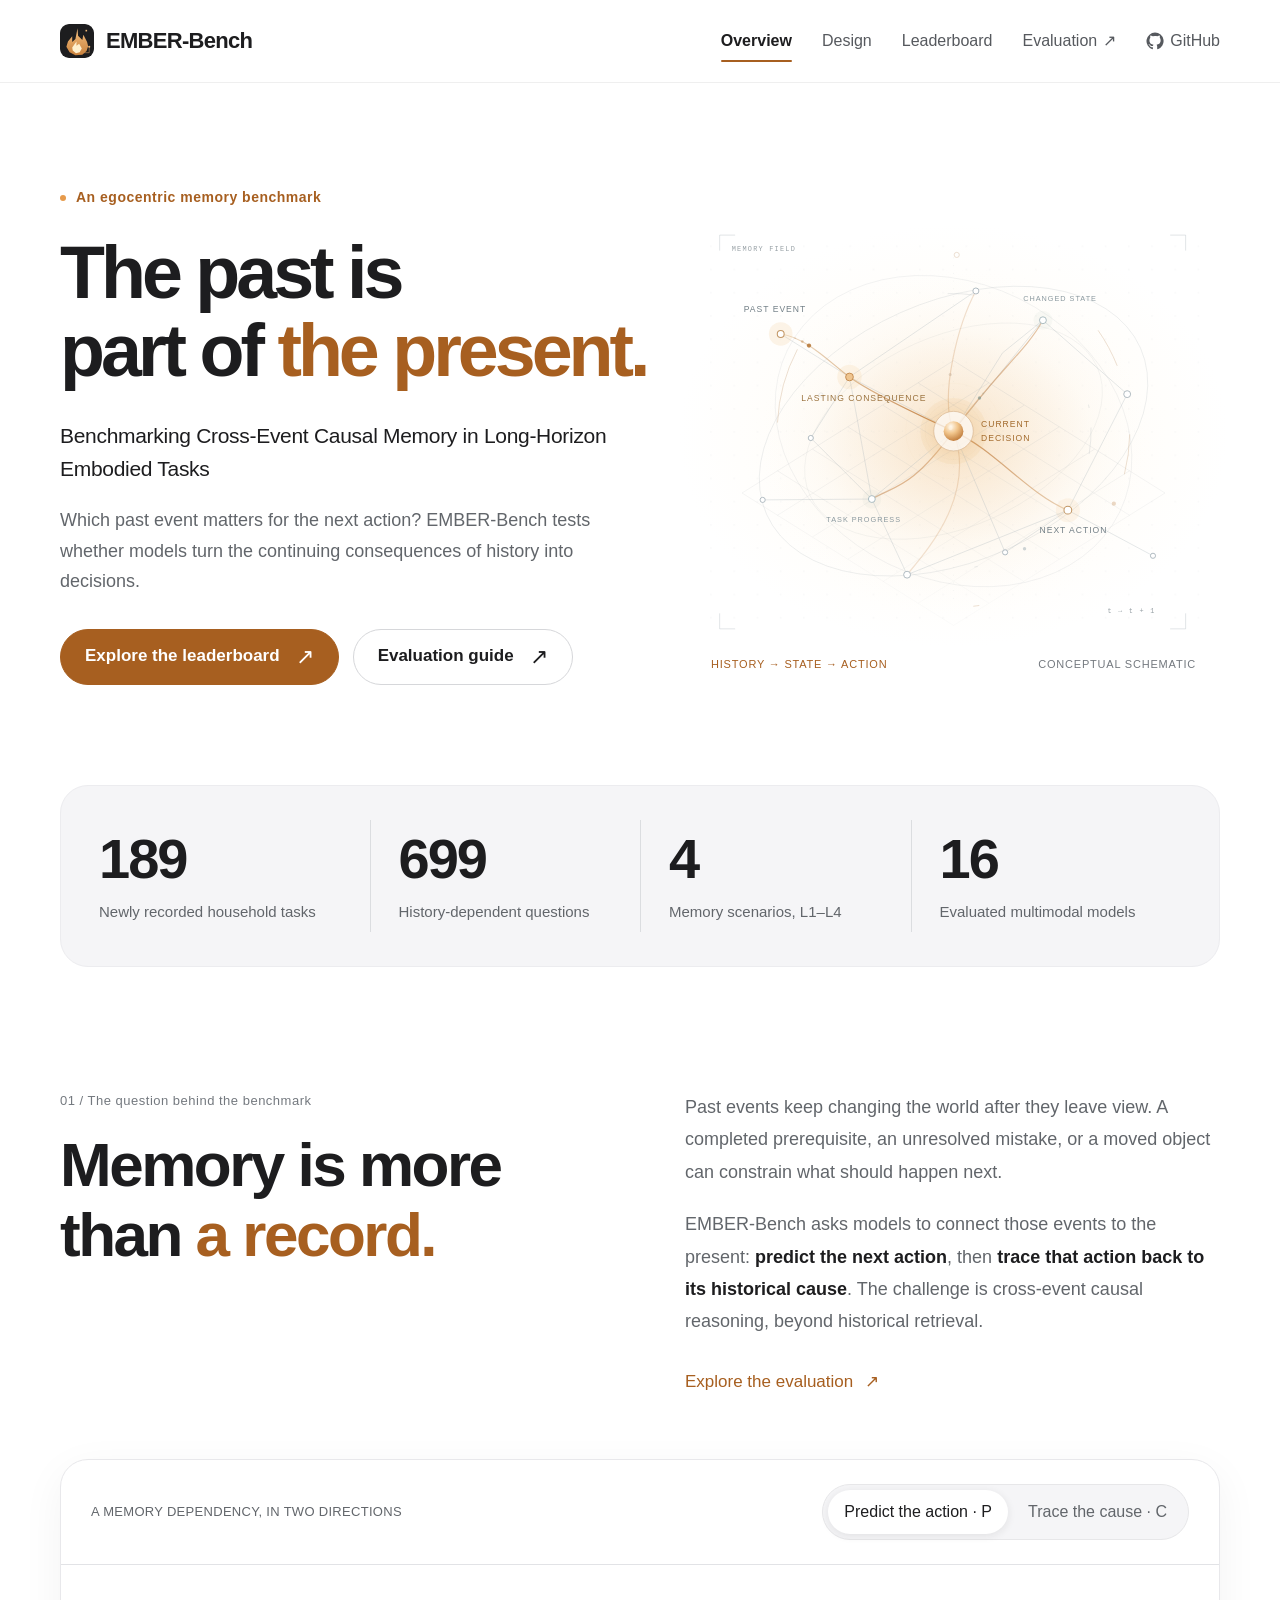
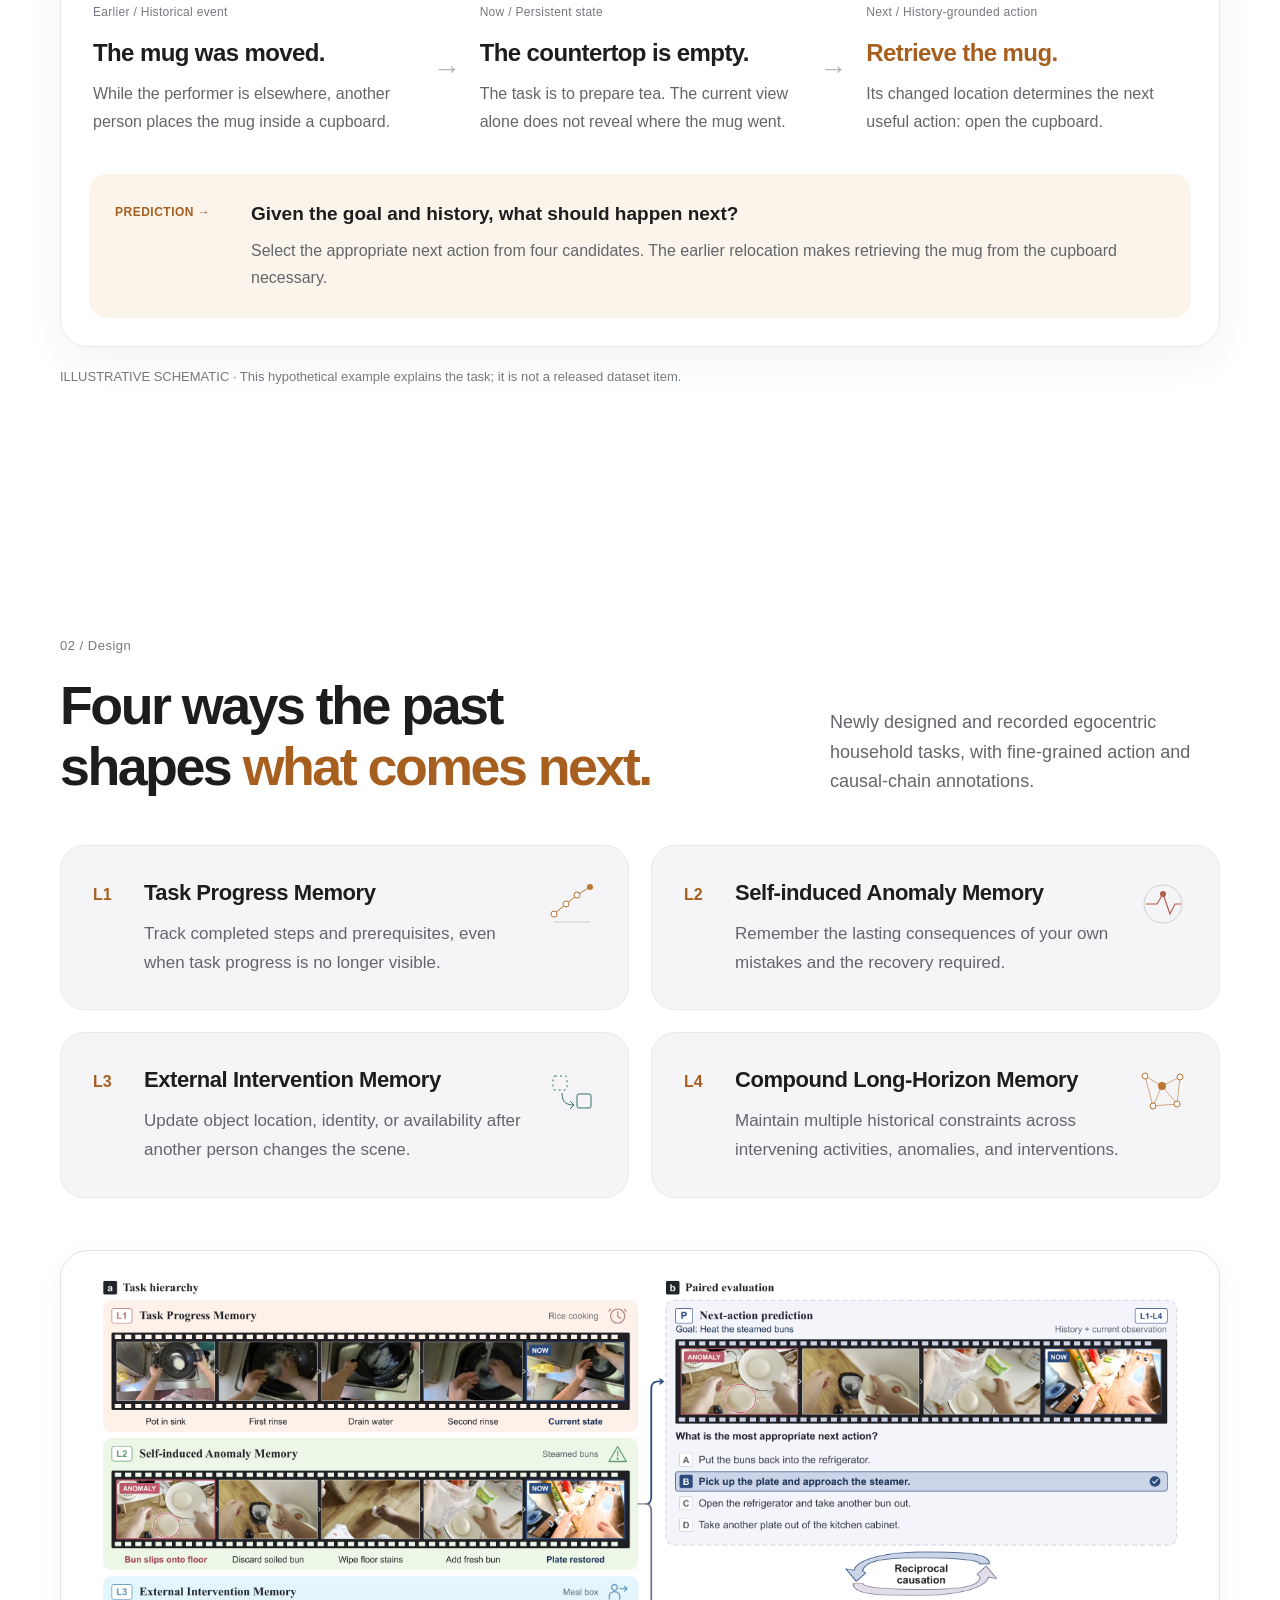
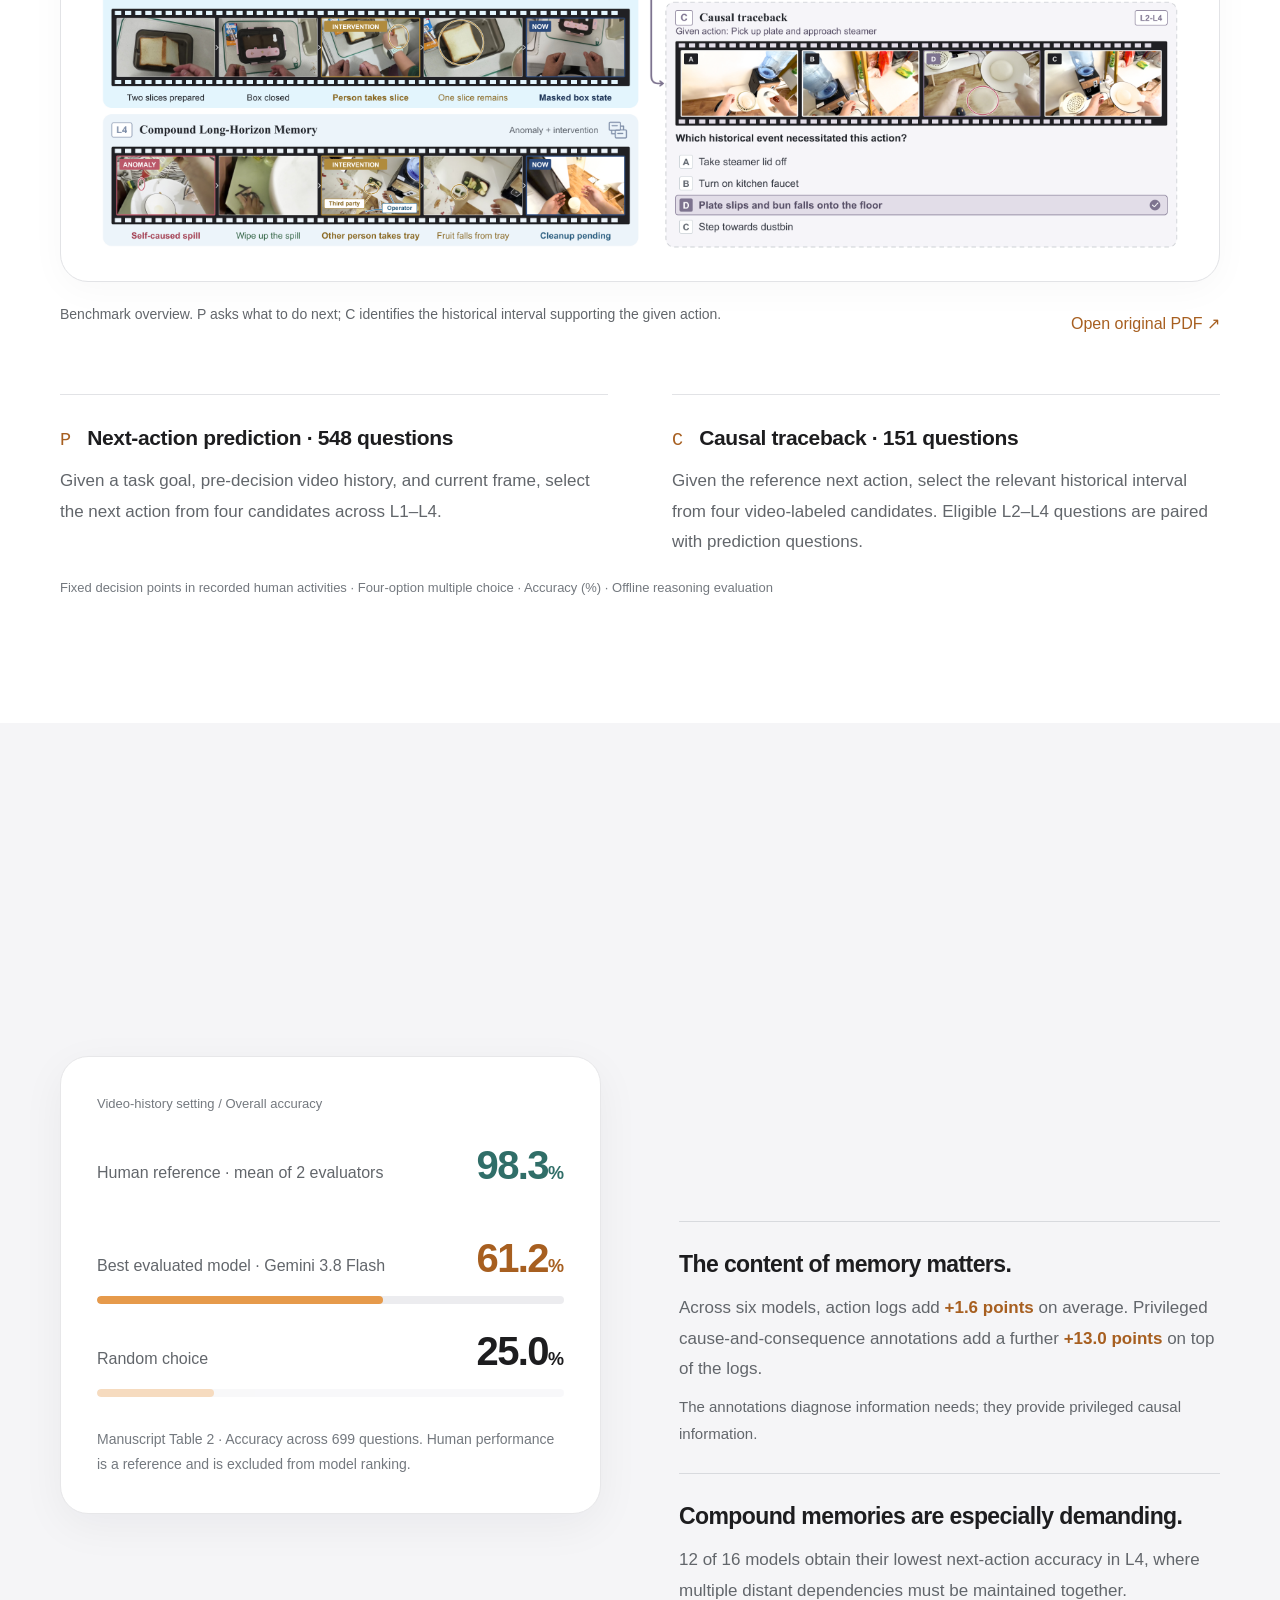
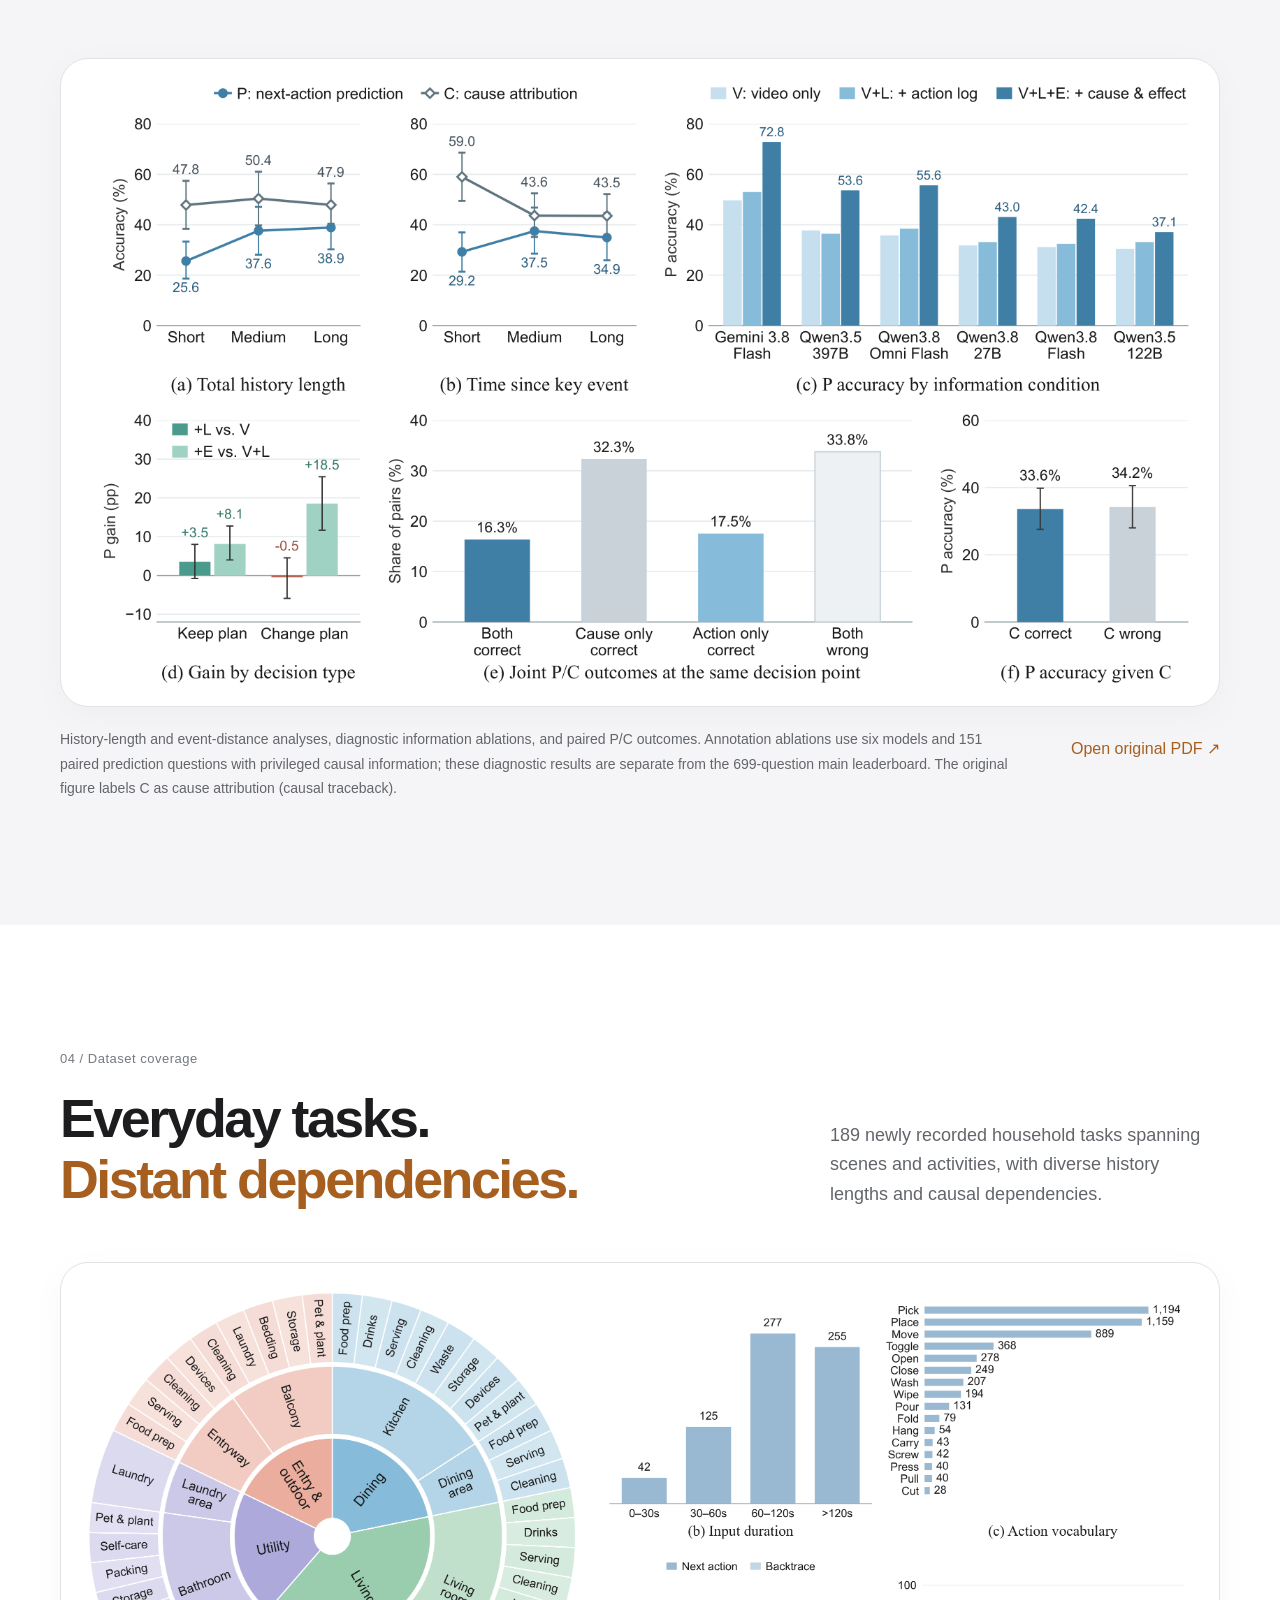
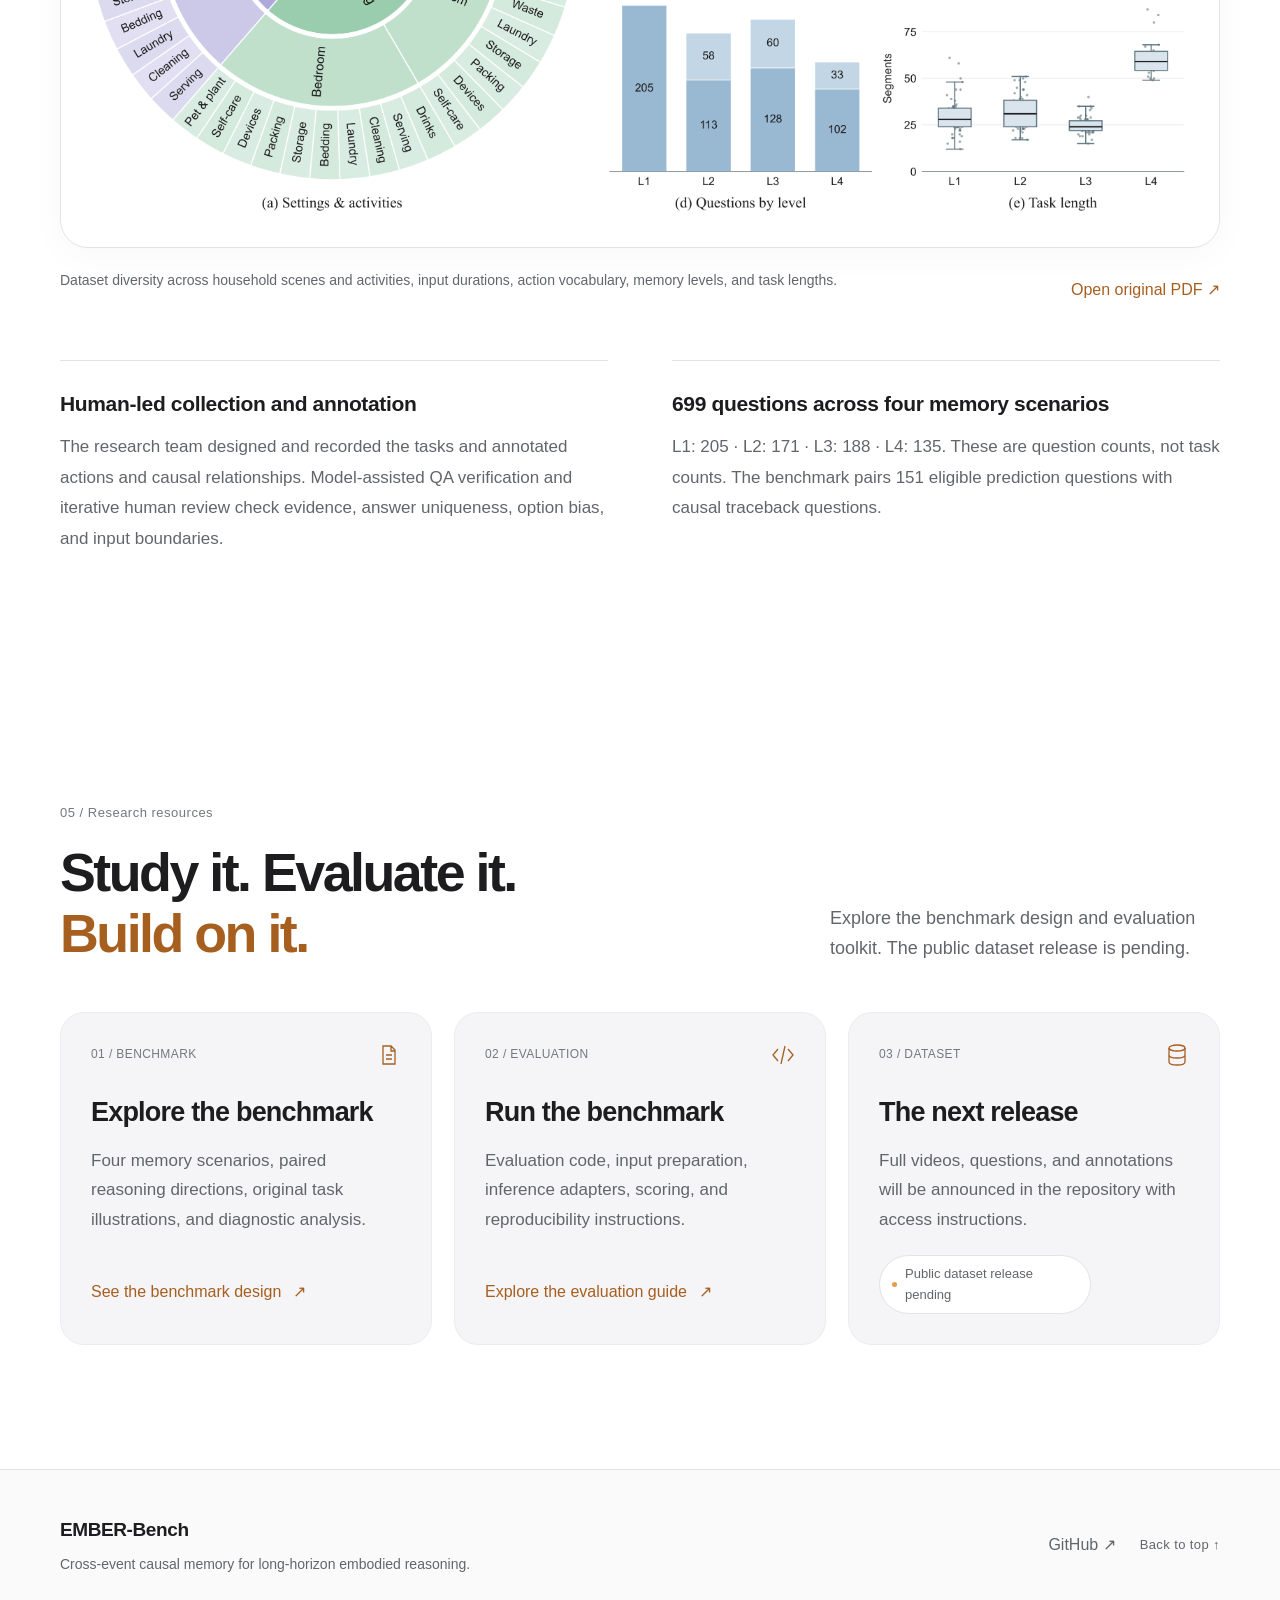
==== docs/index.html @ cc082e30 "Restore geometric ember flame and synchronize Design navigation" ====
<!doctype html>
<html lang="en">
<head>
  <meta charset="utf-8">
  <meta name="viewport" content="width=device-width, initial-scale=1">
  <meta name="description" content="EMBER-Bench evaluates cross-event causal memory in long-horizon embodied tasks: 189 household tasks, 699 questions, four memory scenarios, and two reasoning directions.">
  <meta name="theme-color" content="#ffffff">
  <meta property="og:title" content="EMBER-Bench · Cross-event causal memory">
  <meta property="og:description" content="Which past event matters for the next action? An egocentric benchmark for long-horizon embodied reasoning.">
  <meta property="og:type" content="website">
  <title>EMBER-Bench · Cross-event causal memory</title>
  <link rel="icon" type="image/svg+xml" href="assets/favicon.svg?v=ember-flame-1">
  <link rel="stylesheet" href="assets/css/style.css?v=light-memory-2">
  <script src="assets/js/common.js?v=design-nav-1" defer></script>
  <script src="assets/js/home.js?v=light-memory-1" defer></script>
  <noscript><style>.nav-links{display:flex!important;position:static!important;padding:0!important;border:0!important;font-size:14px!important;gap:12px!important;background:none!important}.mobile-nav-toggle{display:none!important}.nav{height:auto!important;min-height:67px;flex-wrap:wrap;padding-top:14px!important;padding-bottom:14px!important}.direction-tabs{display:none!important}#panel-traceback{display:block!important}</style></noscript>
</head>
<body id="top">
<a class="skip-link" href="#main">Skip to content</a>
<header class="site-header">
  <nav class="container nav" aria-label="Main navigation">
    <a href="index.html" class="brand" aria-label="EMBER-Bench home"><img src="assets/favicon.svg?v=ember-flame-1" alt="" width="31" height="31"><span class="brand-wordmark">EMBER-Bench</span></a>
    <button class="mobile-nav-toggle" aria-expanded="false" aria-controls="main-navigation">Menu</button>
    <div class="nav-links" id="main-navigation">
      <a href="index.html" aria-current="page">Overview</a>
      <a href="#benchmark" class="home-benchmark">Design</a>
      <a href="leaderboard.html">Leaderboard</a>
      <a href="https://github.com/Alex0605goat/EMBER-Bench/blob/main/evaluation/README.md" data-repo-path="blob/main/evaluation/README.md">Evaluation <span aria-hidden="true">↗</span></a>
      <a href="https://github.com/Alex0605goat/EMBER-Bench" data-repo-path="" class="repo-link"><svg viewBox="0 0 24 24" fill="currentColor" aria-hidden="true"><path d="M12 .8a11.4 11.4 0 0 0-3.6 22.2c.6.1.8-.2.8-.6v-2.2c-3.3.7-4-1.4-4-1.4-.5-1.4-1.3-1.7-1.3-1.7-1.1-.8.1-.8.1-.8 1.2.1 1.8 1.2 1.8 1.2 1 1.8 2.8 1.3 3.5 1 .1-.8.4-1.3.7-1.6-2.6-.3-5.4-1.3-5.4-5.9 0-1.3.5-2.4 1.2-3.2-.1-.3-.5-1.5.1-3.2 0 0 1-.3 3.3 1.2A11.5 11.5 0 0 1 12 5.4c1 0 2 .1 2.9.4 2.3-1.5 3.3-1.2 3.3-1.2.6 1.7.2 2.9.1 3.2.8.8 1.2 1.9 1.2 3.2 0 4.6-2.8 5.6-5.4 5.9.4.4.8 1.1.8 2.2v3.3c0 .4.2.7.8.6A11.4 11.4 0 0 0 12 .8Z"/></svg>GitHub</a>
    </div>
  </nav>
</header>
<main id="main">
  <section class="hero container" aria-labelledby="hero-title">
    <div class="hero-grid">
      <div class="hero-copy">
        <div class="eyebrow">An egocentric memory benchmark</div>
        <h1 id="hero-title">The past is<br>part of <em>the present.</em></h1>
        <p class="full-name">Benchmarking Cross-Event Causal Memory in Long-Horizon Embodied Tasks</p>
        <p>Which past event matters for the next action? EMBER-Bench tests whether models turn the continuing consequences of history into decisions.</p>
        <div class="hero-actions">
          <a href="leaderboard.html" class="button button-primary">Explore the leaderboard <span class="arrow" aria-hidden="true">↗</span></a>
          <a href="https://github.com/Alex0605goat/EMBER-Bench/blob/main/evaluation/README.md" data-repo-path="blob/main/evaluation/README.md" class="button">Evaluation guide <span class="arrow" aria-hidden="true">↗</span></a>
        </div>
      </div>
      <div class="hero-visual memory-scene" data-memory-scene>
        <svg viewBox="0 0 620 540" role="img" aria-labelledby="memory-title memory-desc">
          <title id="memory-title">An unfolding field of causal memory</title>
          <desc id="memory-desc">Conceptual schematic. Signals move between past events, lasting consequences, a current decision, and the next action. This is an illustration, not benchmark data.</desc>
          <defs>
            <radialGradient id="memory-atmosphere"><stop offset="0" stop-color="#f2c993" stop-opacity=".34"/><stop offset=".52" stop-color="#f6dec0" stop-opacity=".16"/><stop offset="1" stop-color="#fff" stop-opacity="0"/></radialGradient>
            <radialGradient id="memory-pearl" cx=".36" cy=".26" r=".8"><stop stop-color="#fff9ef"/><stop offset=".45" stop-color="#f1c58b"/><stop offset="1" stop-color="#bc7635"/></radialGradient>
            <linearGradient id="memory-thread" x1="106" y1="139" x2="452" y2="368" gradientUnits="userSpaceOnUse"><stop stop-color="#d2ab7a" stop-opacity=".38"/><stop offset=".55" stop-color="#bf793a" stop-opacity=".9"/><stop offset="1" stop-color="#d9b184" stop-opacity=".54"/></linearGradient>
            <linearGradient id="memory-fade" x1="0" y1="80" x2="0" y2="510" gradientUnits="userSpaceOnUse"><stop stop-color="#a7adb2" stop-opacity="0"/><stop offset=".3" stop-color="#a7adb2" stop-opacity=".32"/><stop offset=".9" stop-color="#a7adb2" stop-opacity=".08"/></linearGradient>
            <filter id="memory-soft-glow" x="-100%" y="-100%" width="300%" height="300%"><feGaussianBlur stdDeviation="8"/></filter>
            <pattern id="memory-dots" width="27" height="27" patternUnits="userSpaceOnUse"><circle cx="1" cy="1" r=".65" fill="#bec3c7" opacity=".45"/></pattern>
            <mask id="memory-grid-mask"><rect width="620" height="540" fill="url(#memory-atmosphere)"/></mask>
          </defs>
          <rect x="24" y="32" width="572" height="470" fill="url(#memory-dots)" opacity=".55"/>
          <ellipse cx="310" cy="283" rx="240" ry="213" fill="url(#memory-atmosphere)"/>
          <g data-memory-depth fill="none" stroke="url(#memory-fade)" stroke-width=".7">
            <path d="M64 342 310 188 556 342 310 496Z M105 368 351 214 M146 393 392 240 M187 419 433 265 M228 445 474 291 M269 470 515 316 M105 316 351 470 M146 291 392 445 M187 265 433 419 M228 240 474 393 M269 214 515 368"/>
          </g>
          <g data-memory-field>
            <g fill="none" stroke="#a2aaaf" stroke-width=".65">
              <ellipse cx="310" cy="270" rx="238" ry="151" transform="rotate(-24 310 270)" opacity=".31"/>
              <ellipse cx="310" cy="270" rx="215" ry="172" transform="rotate(26 310 270)" opacity=".23"/>
              <ellipse cx="310" cy="270" rx="183" ry="111" transform="rotate(-24 310 270)" opacity=".2"/>
              <path d="M97 270h426M310 68v404" stroke-dasharray="1 8" opacity=".21"/>
            </g>
            <g data-memory-orbit="1" fill="none" stroke="#c7a17a" stroke-width=".8" opacity=".48">
              <circle cx="310" cy="270" r="205" stroke-dasharray="47 241 7 355 89 420"/>
              <circle cx="310" cy="65" r="3" fill="#fff"/><circle cx="498" cy="351" r="2.5" fill="#d6b08a" stroke="none"/>
            </g>
            <g data-memory-orbit="-1" fill="none" stroke="#b9c0c4" stroke-width=".6" opacity=".58">
              <circle cx="310" cy="270" r="160" stroke-dasharray="31 196 4 520"/>
              <circle cx="157" cy="224" r="2.5" fill="#fff"/><circle cx="389" cy="409" r="2" fill="#acb8bd" stroke="none"/>
            </g>
            <g fill="none" stroke="#a8b3b9" stroke-width=".8" opacity=".44">
              <path d="M109 157 189 207 215 349 310 270 414 141 512 227 443 362 370 411 310 270 189 207 336 107"/>
              <path d="M88 350 215 349 256 437 443 362 542 415M189 207l-45 71 71 71M310 270l57-91 47-38"/>
            </g>
            <g fill="none" stroke="url(#memory-thread)" stroke-width="1.4" stroke-linecap="round">
              <path data-memory-path="history" d="M109 157 C139 161 167 191 189 207 S262 248 310 270 S398 344 443 362"/>
              <path data-memory-path="recall" d="M414 141 C394 177 360 202 310 270 S242 333 215 349" opacity=".55"/>
              <path data-memory-path="state" d="M256 437 C279 409 337 345 310 270 C293 228 316 144 336 107" opacity=".31"/>
            </g>
            <g fill="#fff" stroke="#a6b2b8" stroke-width="1">
              <circle cx="512" cy="227" r="4"/><circle cx="336" cy="107" r="3.5"/><circle cx="144" cy="278" r="3"/><circle cx="88" cy="350" r="3"/><circle cx="256" cy="437" r="4"/><circle cx="370" cy="411" r="3"/><circle cx="542" cy="415" r="3"/>
            </g>
            <g data-memory-node="0" data-x="109" data-y="157"><circle data-node-halo cx="109" cy="157" r="12" fill="#f1c58b" opacity=".12"/><circle cx="109" cy="157" r="4" fill="#fff" stroke="#c29664" stroke-width="1.2"/></g>
            <g data-memory-node="1" data-x="189" data-y="207"><circle data-node-halo cx="189" cy="207" r="14" fill="#f1c58b" opacity=".15"/><circle cx="189" cy="207" r="4.5" fill="#efc58f" stroke="#bf8447" stroke-width="1"/></g>
            <g data-memory-node="2" data-x="310" data-y="270"><circle data-node-halo cx="310" cy="270" r="38" fill="#e5b674" opacity=".1"/></g>
            <g data-memory-node="3" data-x="443" data-y="362"><circle data-node-halo cx="443" cy="362" r="14" fill="#f1c58b" opacity=".14"/><circle cx="443" cy="362" r="4.5" fill="#fff" stroke="#c29664" stroke-width="1.2"/></g>
            <g data-memory-node="4" data-x="414" data-y="141"><circle data-node-halo cx="414" cy="141" r="11" fill="#a0b9b4" opacity=".08"/><circle cx="414" cy="141" r="4" fill="#fff" stroke="#9fb3b7" stroke-width="1"/></g>
            <g data-memory-node="5" data-x="215" data-y="349"><circle data-node-halo cx="215" cy="349" r="11" fill="#a0b9b4" opacity=".08"/><circle cx="215" cy="349" r="4" fill="#fff" stroke="#9fb3b7" stroke-width="1"/></g>
            <g fill="none" stroke="#cf9b61" stroke-width=".7"><circle data-memory-ripple="0" cx="310" cy="270" r="32" opacity=".12"/><circle data-memory-ripple="1" cx="310" cy="270" r="53" opacity=".08"/></g>
            <circle cx="310" cy="270" r="28" fill="#e9b673" opacity=".2" filter="url(#memory-soft-glow)"/>
            <circle cx="310" cy="270" r="23" fill="#fff" fill-opacity=".72" stroke="#d5b18b" stroke-width=".75"/>
            <circle data-memory-core cx="310" cy="270" r="11.5" fill="url(#memory-pearl)"/>
            <circle cx="306.5" cy="266.5" r="2.4" fill="#fff5e4" opacity=".66"/>
            <g data-memory-signal="history" fill="#b87a3a"><circle data-signal-tail="2" cx="173" cy="196" r="1.1" opacity=".22"/><circle data-signal-tail="1" cx="180" cy="202" r="1.6" opacity=".45"/><circle data-signal-head cx="189" cy="207" r="2.5"/></g>
            <g data-memory-signal="recall" fill="#73908a" opacity=".65"><circle data-signal-tail="1" cx="373" cy="196" r="1.2" opacity=".35"/><circle data-signal-head cx="366" cy="205" r="2"/></g>
            <g data-memory-signal="state" fill="#b6a18a" opacity=".45"><circle data-signal-head cx="295" cy="315" r="1.8"/></g>
          </g>
          <g font-family="-apple-system,BlinkMacSystemFont,Segoe UI,sans-serif" font-size="10" letter-spacing="1.15" fill="#727f86">
            <text x="66" y="132">PAST EVENT</text><text x="133" y="235" fill="#9b733f">LASTING CONSEQUENCE</text>
            <text x="342" y="265" fill="#a36b2d">CURRENT</text><text x="342" y="281" fill="#a36b2d">DECISION</text>
            <text x="410" y="389">NEXT ACTION</text><text x="391" y="119" font-size="8.5" fill="#8b999f">CHANGED STATE</text><text x="162" y="376" font-size="8.5" fill="#8b999f">TASK PROGRESS</text>
          </g>
          <g fill="none" stroke="#b3bdc2" stroke-width=".65" opacity=".7"><path d="M38 60V42h18M562 42h18v18M38 482v18h18M562 500h18v-18"/></g>
          <g font-family="ui-monospace,Consolas,monospace" font-size="8" letter-spacing="1.45" fill="#98a1a6"><text x="52" y="61">MEMORY FIELD</text><text x="489" y="481">t → t + 1</text></g>
        </svg>
        <div class="visual-caption"><span>HISTORY → STATE → ACTION</span><span>CONCEPTUAL SCHEMATIC</span></div>
        <script src="assets/js/memory-scene.js?v=light-memory-1" defer></script>
      </div>
    </div>
  </section>
  <div class="container">
    <div class="metrics" aria-label="Benchmark at a glance">
      <div class="metric"><div class="metric-number">189</div><div class="metric-label">Newly recorded household tasks</div></div>
      <div class="metric"><div class="metric-number">699</div><div class="metric-label">History-dependent questions</div></div>
      <div class="metric"><div class="metric-number">4</div><div class="metric-label">Memory scenarios, L1–L4</div></div>
      <div class="metric"><div class="metric-number">16</div><div class="metric-label">Evaluated multimodal models</div></div>
    </div>
  </div>
  <section class="section container" id="memory" aria-labelledby="memory-heading">
    <div class="intro-grid">
      <div><div class="section-index">01 / The question behind the benchmark</div><h2 id="memory-heading">Memory is more<br>than <em>a record.</em></h2></div>
      <div class="intro-copy"><p>Past events keep changing the world after they leave view. A completed prerequisite, an unresolved mistake, or a moved object can constrain what should happen next.</p><p>EMBER-Bench asks models to connect those events to the present: <strong>predict the next action</strong>, then <strong>trace that action back to its historical cause</strong>. The challenge is cross-event causal reasoning, beyond historical retrieval.</p><a href="https://github.com/Alex0605goat/EMBER-Bench/blob/main/evaluation/README.md" data-repo-path="blob/main/evaluation/README.md" class="inline-link">Explore the evaluation <span aria-hidden="true">↗</span></a></div>
    </div>
    <div class="schematic">
      <div class="schematic-top"><span class="schematic-label">A MEMORY DEPENDENCY, IN TWO DIRECTIONS</span><div class="direction-tabs" role="tablist" aria-label="Reasoning direction"><button id="tab-prediction" role="tab" aria-selected="true" aria-controls="panel-prediction">Predict the action · P</button><button id="tab-traceback" role="tab" aria-selected="false" aria-controls="panel-traceback" tabindex="-1">Trace the cause · C</button></div></div>
      <div class="event-chain">
        <div class="event-cell"><div class="event-tag">Earlier / Historical event</div><h3>The mug was moved.</h3><p>While the performer is elsewhere, another person places the mug inside a cupboard.</p></div>
        <span class="chain-arrow" aria-hidden="true">→</span>
        <div class="event-cell"><div class="event-tag">Now / Persistent state</div><h3>The countertop is empty.</h3><p>The task is to prepare tea. The current view alone does not reveal where the mug went.</p></div>
        <span class="chain-arrow" aria-hidden="true">→</span>
        <div class="event-cell ember"><div class="event-tag">Next / History-grounded action</div><h3>Retrieve the mug.</h3><p>Its changed location determines the next useful action: open the cupboard.</p></div>
      </div>
      <div class="direction-answer" id="panel-prediction" role="tabpanel" aria-labelledby="tab-prediction" tabindex="0"><div class="answer-tag">PREDICTION →</div><div><h4>Given the goal and history, what should happen next?</h4><p>Select the appropriate next action from four candidates. The earlier relocation makes retrieving the mug from the cupboard necessary.</p></div></div>
      <div class="direction-answer" id="panel-traceback" role="tabpanel" aria-labelledby="tab-traceback" tabindex="0" hidden><div class="answer-tag">← TRACEBACK</div><div><h4>Given the reference action, which past event makes it necessary?</h4><p>Select the video interval containing the relevant historical event from four labeled intervals. Here, it is the mug’s relocation.</p></div></div>
    </div>
    <p class="schematic-note">ILLUSTRATIVE SCHEMATIC · This hypothetical example explains the task; it is not a released dataset item.</p>
  </section>
  <section class="section container" id="benchmark" aria-labelledby="benchmark-heading">
    <div class="section-heading"><div><div class="section-index">02 / Design</div><h2 id="benchmark-heading">Four ways the past<br>shapes <em>what comes next.</em></h2></div><p>Newly designed and recorded egocentric household tasks, with fine-grained action and causal-chain annotations.</p></div>
    <div class="scenario-list">
      <article class="scenario"><div class="scenario-level">L1</div><div><h3>Task Progress Memory</h3><p>Track completed steps and prerequisites, even when task progress is no longer visible.</p></div><svg class="scenario-glyph" viewBox="0 0 48 48" aria-hidden="true"><path d="M6 34 18 24 29 15 42 7" fill="none" stroke="#efad79" stroke-width="1"/><g fill="#101316" stroke="#efad79"><circle cx="6" cy="34" r="3"/><circle cx="18" cy="24" r="3"/><circle cx="29" cy="15" r="3"/></g><circle cx="42" cy="7" r="3" fill="#efad79"/><path d="M6 42h36" stroke="#30363a"/></svg></article>
      <article class="scenario"><div class="scenario-level">L2</div><div><h3>Self-induced Anomaly Memory</h3><p>Remember the lasting consequences of your own mistakes and the recovery required.</p></div><svg class="scenario-glyph" viewBox="0 0 48 48" aria-hidden="true"><path d="M7 24h11l6-10 7 20 5-10h6" fill="none" stroke="#e78775" stroke-width="1.2"/><circle cx="24" cy="24" r="19" fill="none" stroke="#30363a"/><circle cx="24" cy="14" r="3" fill="#e78775"/></svg></article>
      <article class="scenario"><div class="scenario-level">L3</div><div><h3>External Intervention Memory</h3><p>Update object location, identity, or availability after another person changes the scene.</p></div><svg class="scenario-glyph" viewBox="0 0 48 48" aria-hidden="true"><rect x="5" y="9" width="14" height="14" rx="2" fill="none" stroke="#a2c9bd" stroke-dasharray="2 3"/><rect x="29" y="27" width="14" height="14" rx="2" fill="none" stroke="#a2c9bd"/><path d="M14 26c0 10 5 12 12 12m-4-4 4 4-4 4" fill="none" stroke="#a2c9bd"/></svg></article>
      <article class="scenario"><div class="scenario-level">L4</div><div><h3>Compound Long-Horizon Memory</h3><p>Maintain multiple historical constraints across intervening activities, anomalies, and interventions.</p></div><svg class="scenario-glyph" viewBox="0 0 48 48" aria-hidden="true"><path d="m6 9 17 10 18-9M23 19l-9 20m9-20 15 18M6 9l8 30 24-2 3-27" fill="none" stroke="#efad79" opacity=".6"/><g fill="#101316" stroke="#efad79"><circle cx="6" cy="9" r="3"/><circle cx="41" cy="10" r="3"/><circle cx="14" cy="39" r="3"/><circle cx="38" cy="37" r="3"/></g><circle cx="23" cy="19" r="4" fill="#efad79"/></svg></article>
    </div>
    <a href="assets/figures/benchmark_overview_film.pdf" class="figure-box original-figure" aria-label="Open the original benchmark overview PDF"><img src="assets/figures/benchmark_overview_film.png" alt="Original benchmark overview showing task filmstrips for four memory scenarios and the paired next-action prediction and causal traceback questions." loading="lazy" width="3200" height="1688"></a>
    <div class="figure-caption"><span>Benchmark overview. P asks what to do next; C identifies the historical interval supporting the given action.</span><a href="assets/figures/benchmark_overview_film.pdf">Open original PDF ↗</a></div>
    <div class="protocol-grid">
      <div class="protocol-item"><h3><code>P</code> &nbsp; Next-action prediction · 548 questions</h3><p>Given a task goal, pre-decision video history, and current frame, select the next action from four candidates across L1–L4.</p></div>
      <div class="protocol-item"><h3><code>C</code> &nbsp; Causal traceback · 151 questions</h3><p>Given the reference next action, select the relevant historical interval from four video-labeled candidates. Eligible L2–L4 questions are paired with prediction questions.</p></div>
    </div>
    <p class="schematic-note">Fixed decision points in recorded human activities · Four-option multiple choice · Accuracy (%) · Offline reasoning evaluation</p>
  </section>
  <section class="section results-section" aria-labelledby="findings-heading"><div class="container">
    <div class="section-heading"><div><div class="section-index">03 / What the results reveal</div><h2 id="findings-heading">A visible gap.<br>An <em>unresolved challenge.</em></h2></div><a href="leaderboard.html" class="button">See all 16 models <span class="arrow" aria-hidden="true">↗</span></a></div>
    <div class="findings-grid">
      <div class="score-comparison"><header>Video-history setting / Overall accuracy</header><div class="score-row human"><span class="score-label">Human reference · mean of 2 evaluators</span><strong>98.3<span>%</span></strong><div class="score-bar" style="--value:98.3%"><span></span></div></div><div class="score-row model"><span class="score-label">Best evaluated model · Gemini 3.8 Flash</span><strong>61.2<span>%</span></strong><div class="score-bar" style="--value:61.2%"><span></span></div></div><div class="score-row"><span class="score-label">Random choice</span><strong>25.0<span>%</span></strong><div class="score-bar" style="--value:25%;opacity:.35"><span></span></div></div><p class="comparison-note">Manuscript Table 2 · Accuracy across 699 questions. Human performance is a reference and is excluded from model ranking.</p></div>
      <div><article class="finding"><h3>Remembering the cause does not ensure the right next action.</h3><p>At matched decision points, correct traceback is not associated with correct next-action prediction in the reported analysis.</p></article><article class="finding"><h3>The content of memory matters.</h3><p>Across six models, action logs add <span class="gain">+1.6 points</span> on average. Privileged cause-and-consequence annotations add a further <span class="gain">+13.0 points</span> on top of the logs.</p><p style="margin-top:8px;font-size:10px">The annotations diagnose information needs; they provide privileged causal information.</p></article><article class="finding"><h3>Compound memories are especially demanding.</h3><p>12 of 16 models obtain their lowest next-action accuracy in L4, where multiple distant dependencies must be maintained together.</p></article></div>
    </div>
    <a href="assets/figures/section4_analysis.pdf" class="figure-box original-figure" aria-label="Open the original six-panel experimental analysis PDF"><img src="assets/figures/section4_analysis.png" alt="Original six-panel analysis figure showing history-length and event-distance breakdowns, diagnostic information ablations, and paired prediction and traceback outcomes." loading="lazy" width="3200" height="1738"></a>
    <div class="figure-caption"><span>History-length and event-distance analyses, diagnostic information ablations, and paired P/C outcomes. Annotation ablations use six models and 151 paired prediction questions with privileged causal information; these diagnostic results are separate from the 699-question main leaderboard. The original figure labels C as cause attribution (causal traceback).</span><a href="assets/figures/section4_analysis.pdf">Open original PDF ↗</a></div>
  </div></section>
  <section class="section container" id="construction" aria-labelledby="construction-heading">
    <div class="section-heading"><div><div class="section-index">04 / Dataset coverage</div><h2 id="construction-heading">Everyday tasks.<br><em>Distant dependencies.</em></h2></div><p>189 newly recorded household tasks spanning scenes and activities, with diverse history lengths and causal dependencies.</p></div>
    <a href="assets/figures/benchmark_diversity.pdf" class="figure-box original-figure" aria-label="Open the original benchmark diversity PDF"><img src="assets/figures/benchmark_diversity.png" alt="Original dataset diversity figure showing household scenes and activities, input durations, action vocabulary, questions per memory level, and task lengths." loading="lazy" width="3200" height="1557"></a>
    <div class="figure-caption"><span>Dataset diversity across household scenes and activities, input durations, action vocabulary, memory levels, and task lengths.</span><a href="assets/figures/benchmark_diversity.pdf">Open original PDF ↗</a></div>
    <div class="protocol-grid">
      <div class="protocol-item"><h3>Human-led collection and annotation</h3><p>The research team designed and recorded the tasks and annotated actions and causal relationships. Model-assisted QA verification and iterative human review check evidence, answer uniqueness, option bias, and input boundaries.</p></div>
      <div class="protocol-item"><h3>699 questions across four memory scenarios</h3><p>L1: 205 · L2: 171 · L3: 188 · L4: 135. These are question counts, not task counts. The benchmark pairs 151 eligible prediction questions with causal traceback questions.</p></div>
    </div>
  </section>
  <section class="section container" id="resources" aria-labelledby="resources-heading">
    <div class="section-heading"><div><div class="section-index">05 / Research resources</div><h2 id="resources-heading">Study it. Evaluate it.<br><em>Build on it.</em></h2></div><p>Explore the benchmark design and evaluation toolkit. The public dataset release is pending.</p></div>
    <div class="resources-grid">
      <article class="resource"><div class="resource-top"><span>01 / BENCHMARK</span><svg viewBox="0 0 24 24" fill="none" stroke-width="1.3" aria-hidden="true"><path d="M6 3h8l4 4v14H6ZM14 3v5h4M9 12h6m-6 4h6"/></svg></div><h3>Explore the benchmark</h3><p>Four memory scenarios, paired reasoning directions, original task illustrations, and diagnostic analysis.</p><a href="#benchmark">See the benchmark design <span aria-hidden="true">↗</span></a></article>
      <article class="resource"><div class="resource-top"><span>02 / EVALUATION</span><svg viewBox="0 0 24 24" fill="none" stroke-width="1.3" aria-hidden="true"><path d="m7 6-5 6 5 6m10-12 5 6-5 6M14 3l-4 18"/></svg></div><h3>Run the benchmark</h3><p>Evaluation code, input preparation, inference adapters, scoring, and reproducibility instructions.</p><a href="https://github.com/Alex0605goat/EMBER-Bench/blob/main/evaluation/README.md" data-repo-path="blob/main/evaluation/README.md">Explore the evaluation guide <span aria-hidden="true">↗</span></a></article>
      <article class="resource"><div class="resource-top"><span>03 / DATASET</span><svg viewBox="0 0 24 24" fill="none" stroke-width="1.3" aria-hidden="true"><ellipse cx="12" cy="5" rx="8" ry="3"/><path d="M4 5v7c0 4 16 4 16 0V5M4 12v7c0 4 16 4 16 0v-7"/></svg></div><h3>The next release</h3><p>Full videos, questions, and annotations will be announced in the repository with access instructions.</p><span class="pending-badge">Public dataset release pending</span></article>
    </div>
  </section>
</main>
<footer class="site-footer"><div class="container footer-inner"><div class="footer-brand">EMBER-Bench<p>Cross-event causal memory for long-horizon embodied reasoning.</p></div><div class="footer-links"><a href="https://github.com/Alex0605goat/EMBER-Bench" data-repo-path="">GitHub ↗</a><a href="#top" class="back-to-top">Back to top ↑</a></div></div></footer>
</body>
</html>
---- docs/assets/css/style.css ----
@charset "UTF-8";
/* Warm light, generous type, restrained depth. */
:root {
 color-scheme:light; --bg:#fff; --surface:#f5f5f7; --surface-2:#ececef;
 --ink:#1d1d1f; --muted:#62666b; --dim:#74797f; --line:#e2e3e6;
 --ember:#a75f20; --ember-glow:#e69a4b; --coral:#b35f50; --mint:#306e68;
 --sans:-apple-system,BlinkMacSystemFont,"Segoe UI",Arial,sans-serif;
 --mono:ui-monospace,SFMono-Regular,Consolas,monospace; --serif:var(--sans);
 --gutter:60px; --radius:28px; --nav-height:82px; --shadow:0 12px 44px rgb(29 29 31 / 5%);
}
*{box-sizing:border-box}
html{scroll-behavior:smooth;scroll-padding-top:110px}
body{margin:0;color:var(--ink);background:var(--bg);font:17px/1.65 var(--sans);-webkit-font-smoothing:antialiased}
a{color:inherit;text-decoration:none}
button,input,select{font:inherit}
button{color:inherit;cursor:pointer}button:disabled{cursor:default}
img,svg{display:block;max-width:100%}
p,h1,h2,h3,h4{margin:0}p+p{margin-top:20px}
h1,h2,h3,strong{font-weight:650}
em{font-family:inherit;font-style:normal;font-weight:inherit}sup{font-size:.58em}code{font:.88em var(--mono)}
::selection{color:#3a230f;background:#f2d4b1}
:where(a,button,input,select,summary,[tabindex]):focus-visible{outline:3px solid #bb7534;outline-offset:5px}
[hidden]{display:none!important}
.container{width:100%;max-width:1440px;margin:0 auto;padding:0 var(--gutter)}
.visually-hidden{position:absolute!important;width:1px;height:1px;margin:-1px;padding:0;overflow:hidden;clip:rect(0,0,0,0);white-space:nowrap;border:0}
.skip-link{position:fixed;z-index:100;top:12px;left:12px;padding:12px 20px;border-radius:12px;color:#fff;background:var(--ink);transform:translateY(-160%)}
.skip-link:focus{transform:none}

/* Translucent navigation; uninterrupted wordmark. */
.site-header{position:sticky;top:0;z-index:30;border-bottom:1px solid rgb(29 29 31 / 7%);background:rgb(255 255 255 / 86%);backdrop-filter:saturate(160%) blur(22px)}
.nav{display:flex;align-items:center;justify-content:space-between;gap:24px;min-height:var(--nav-height)}
.brand{display:inline-flex;align-items:center;gap:12px;font-size:22px;font-weight:680;line-height:1;letter-spacing:-.7px;white-space:nowrap}
.brand img{flex:0 0 auto;width:34px;height:34px;border-radius:9px}
.brand .brand-wordmark{color:var(--ink);font:inherit;letter-spacing:inherit}
.nav-links{display:flex;align-items:center;gap:30px;color:#56595e;font-size:16px}
.nav-links a{display:inline-flex;align-items:center;gap:6px;min-height:44px;font-size:16px;transition:color .2s}
.nav-links a:hover,.nav-links a:is([aria-current=page],[aria-current=location]){color:var(--ink)}
.nav-links a:is([aria-current=page],[aria-current=location]){position:relative;font-weight:600}
.nav-links a:is([aria-current=page],[aria-current=location]):after{content:"";position:absolute;left:0;right:0;bottom:1px;height:2px;border-radius:2px;background:var(--ember)}
.repo-link svg{width:18px;height:18px}
.mobile-nav-toggle{display:none;min-height:44px;padding:8px 14px;border:1px solid var(--line);border-radius:999px;background:#fff;font-size:16px}

/* Shared type, controls, and page rhythm. */
.eyebrow{display:flex;align-items:center;gap:10px;color:var(--ember);font:600 14px/1.5 var(--sans);letter-spacing:.5px}
.eyebrow:before{content:"";width:6px;height:6px;border-radius:50%;background:var(--ember-glow)}
.section-index{color:var(--dim);font:500 13px/1.5 var(--sans);letter-spacing:.5px}
.section{padding:124px 0}
.section.container{padding-right:var(--gutter);padding-left:var(--gutter)}
.section-heading{display:flex;align-items:flex-end;justify-content:space-between;gap:48px;margin-bottom:48px}
.section-heading h2{margin-top:20px;font-size:clamp(42px,4.2vw,60px);line-height:1.13;letter-spacing:-2.5px}
.section-heading h2 em,.intro-grid h2 em{color:var(--ember)}
.section-heading>p{max-width:390px;color:var(--muted);font-size:18px;line-height:1.65}
.button{display:inline-flex;align-items:center;justify-content:center;gap:16px;min-height:52px;max-width:100%;padding:12px 24px;border:1px solid #d6d7da;border-radius:999px;color:var(--ink);background:#fff;font-size:16px;font-weight:550;line-height:1.35;text-align:center;white-space:normal;transition:background .25s,border-color .25s,box-shadow .25s,transform .25s}
.button:hover{background:#f5f5f7;border-color:#bfc1c6;box-shadow:0 5px 18px rgb(29 29 31 / 5%);transform:translateY(-1px)}
.button-primary{color:#fff;background:var(--ember);border-color:var(--ember)}
.button-primary:hover{color:#fff;background:#8f501a;border-color:#8f501a;box-shadow:0 8px 24px rgb(167 95 32 / 18%)}
.button .arrow{flex:0 0 auto;font-size:22px;font-weight:400;line-height:1}
.inline-link{display:inline-flex;align-items:center;gap:12px;min-height:44px;margin-top:23px;color:var(--ember);font-size:17px;font-weight:500}
.inline-link:hover{text-decoration:underline;text-underline-offset:5px}

/* Hero: bold thought and luminous memory field. */
.hero{position:relative;padding-top:104px;padding-bottom:100px;overflow:hidden}
.hero-grid{position:relative;display:grid;grid-template-columns:1.12fr 1fr;gap:30px;align-items:center}
.hero h1{margin:26px 0 30px;font-size:clamp(62px,5.75vw,83px);line-height:1.06;font-weight:700;letter-spacing:-4px}
.hero h1 em{color:var(--ember)}
.hero .full-name{max-width:570px;margin-bottom:16px;color:var(--ink);font-size:21px;font-weight:500;line-height:1.55;letter-spacing:-.3px}
.hero-copy>p{max-width:540px;color:var(--muted);font-size:18px;line-height:1.7}
.hero-actions{display:flex;flex-wrap:wrap;align-items:center;gap:14px;margin-top:32px}
.hero-actions .button{min-height:56px;font-size:17px}
.status-line{display:flex;align-items:center;gap:9px;margin-top:25px;color:var(--dim);font-size:14px}
.status-line i{width:5px;height:5px;border-radius:50%;background:var(--mint)}
.hero-visual{position:relative;min-width:0;isolation:isolate}
.hero-visual:before{content:"";position:absolute;z-index:-1;inset:5% -2%;pointer-events:none;border-radius:50%;background:radial-gradient(ellipse,#f6debf80 0%,#fff9ee66 35%,transparent 70%)}
.hero-visual svg{width:100%;height:auto;overflow:visible}
.visual-caption{display:flex;justify-content:space-between;gap:12px;padding:0 24px;margin-top:-8px;color:var(--dim);font-size:11px;letter-spacing:.8px}
.visual-caption span:first-child{color:var(--ember)}
.hero-visual [fill="#101316"],.scenario-glyph [fill="#101316"]{fill:#fff}
.hero-visual [stroke="#efad79"],.scenario-glyph [stroke="#efad79"]{stroke:#bb7534}
.scenario-glyph [stroke="#a2c9bd"]{stroke:var(--mint)}
.scenario-glyph [stroke="#e78775"]{stroke:var(--coral)}
.scenario-glyph [stroke="#30363a"]{stroke:#c9cdd0}
.scenario-glyph [fill="#efad79"]{fill:#bb7534}
.scenario-glyph [fill="#e78775"]{fill:var(--coral)}

/* Metrics and the reasoning demonstration. */
.metrics{display:grid;grid-template-columns:repeat(4,1fr);padding:34px 38px;border:1px solid #ececef;border-radius:var(--radius);background:var(--surface)}
.metric{padding:8px 28px}.metric:first-child{padding-left:0}.metric+.metric{border-left:1px solid #dbdde0}
.metric-number{font-size:56px;font-weight:650;line-height:1.1;letter-spacing:-2px}
.metric-number span{margin-left:8px;color:var(--dim);font-size:13px}
.metric-label{margin-top:12px;color:var(--muted);font-size:15px;line-height:1.5}
.intro-grid{display:grid;grid-template-columns:1fr 1fr;align-items:start;gap:90px}
.intro-grid h2{margin-top:20px;font-size:62px;line-height:1.12;letter-spacing:-2.5px}
.intro-copy{color:var(--muted);font-size:18px;line-height:1.8}.intro-copy strong{color:var(--ink)}
.schematic{margin-top:54px;overflow:hidden;border:1px solid #e8e8eb;border-radius:var(--radius);background:#fff;box-shadow:var(--shadow)}
.schematic-top{display:flex;align-items:center;justify-content:space-between;gap:20px;padding:24px 30px;border-bottom:1px solid var(--line)}
.schematic-label{color:var(--muted);font-size:13px;font-weight:500;letter-spacing:.3px}
.direction-tabs{display:flex;gap:4px;padding:5px;border:1px solid #e7e7e9;border-radius:999px;background:var(--surface)}
.direction-tabs button{min-height:44px;padding:9px 16px;border:0;border-radius:999px;color:var(--muted);background:transparent;font-size:16px;line-height:1.4}
.direction-tabs button[aria-selected=true]{color:var(--ink);background:#fff;box-shadow:0 2px 9px rgb(29 29 31 / 9%)}
.event-chain{display:grid;grid-template-columns:1fr 34px 1fr 34px 1fr;gap:16px;padding:38px 32px}
.event-cell{min-width:0}.event-tag{color:var(--dim);font-size:12px;font-weight:500;letter-spacing:.3px}
.event-cell h3{margin:14px 0 12px;font-size:24px;font-weight:600;line-height:1.3;letter-spacing:-.6px}
.event-cell p{color:var(--muted);font-size:16px;line-height:1.75}.event-cell.ember h3{color:var(--ember)}
.chain-arrow{display:flex;align-items:center;justify-content:center;color:#b1b4b8;font-size:28px}
.direction-answer{display:flex;align-items:flex-start;gap:24px;margin:0 28px 28px;padding:26px;border-radius:18px;background:#fbf4eb}
.answer-tag{flex:0 0 112px;padding-top:3px;color:var(--ember);font-size:12px;font-weight:600;letter-spacing:.5px}
.direction-answer h4{font-size:19px;font-weight:600;line-height:1.5}
.direction-answer p{margin-top:9px;color:var(--muted);font-size:16px;line-height:1.7}
.schematic-note{margin-top:18px;color:var(--dim);font-size:13px;line-height:1.8}

/* Scenarios and original scientific figure content. */
.scenario-list{display:grid;grid-template-columns:repeat(2,1fr);gap:22px}
.scenario{display:grid;grid-template-columns:34px 1fr 48px;align-items:start;gap:17px;padding:32px;border:1px solid #e9e9ec;border-radius:24px;background:var(--surface)}
.scenario-level{padding-top:4px;color:var(--ember);font-size:16px;font-weight:600}
.scenario h3{margin-bottom:12px;font-size:22px;line-height:1.35;letter-spacing:-.45px}
.scenario p{color:var(--muted);font-size:17px;line-height:1.7}
.scenario-glyph{width:48px;height:48px;margin-top:2px}
.figure-box{display:block;margin-top:52px;padding:20px;overflow:hidden;border:1px solid var(--line);border-radius:var(--radius);background:#fff;box-shadow:0 8px 36px rgb(29 29 31 / 3%)}
.figure-box.original-figure{background:#fff}.figure-box img{width:100%;height:auto}
.figure-caption{display:flex;justify-content:space-between;align-items:flex-start;gap:30px;margin-top:20px;color:var(--muted);font-size:14px;line-height:1.75}
.figure-caption span{max-width:950px}
.figure-caption a{display:inline-flex;align-items:center;flex:0 0 auto;min-height:44px;color:var(--ember);font-size:16px;font-weight:500;white-space:nowrap}
.figure-caption a:hover{text-decoration:underline;text-underline-offset:5px}
.protocol-grid{display:grid;grid-template-columns:1fr 1fr;gap:64px;margin-top:48px}
.protocol-item{padding-top:28px;border-top:1px solid var(--line)}
.protocol-item h3{margin-bottom:13px;font-size:21px;line-height:1.45;letter-spacing:-.35px}
.protocol-item p{color:var(--muted);font-size:17px;line-height:1.8}.protocol-item code{color:var(--ember)}

/* Results alternate ground, clear data hierarchy. */
.results-section{background:var(--surface)}
.findings-grid{display:grid;grid-template-columns:1fr 1fr;gap:78px;align-items:start}
.score-comparison{padding:36px;border:1px solid #e7e7e9;border-radius:var(--radius);background:#fff;box-shadow:var(--shadow)}
.score-comparison header{margin-bottom:30px;color:var(--dim);font-size:13px;font-weight:500}
.score-row{display:grid;grid-template-columns:1fr auto;gap:12px;align-items:end;margin-top:27px}
.score-label{color:var(--muted);font-size:16px;line-height:1.5}
.score-row strong{font-size:40px;font-weight:600;line-height:1;letter-spacing:-1.6px}
.score-row strong span{font-size:18px;letter-spacing:0}
.score-bar{grid-column:1/-1;height:8px;margin-top:6px;overflow:hidden;border-radius:999px;background:var(--surface-2)}
.score-bar span{display:block;width:var(--value);height:100%;border-radius:inherit;background:var(--ember-glow);transform-origin:left}
.score-row.human strong{color:var(--mint)}.score-row.human .score-bar span{background:#72aaa0}.score-row.model strong{color:var(--ember)}
.comparison-note{margin-top:30px;color:var(--dim);font-size:14px;line-height:1.8}
.finding{padding:26px 0;border-top:1px solid #d8dade}
.finding:first-child{padding-top:0;border-top:0}.finding:last-child{padding-bottom:0}
.finding h3{margin-bottom:13px;font-size:23px;line-height:1.4;letter-spacing:-.6px}
.finding p{color:var(--muted);font-size:17px;line-height:1.8}
.finding p[style]{font-size:15px!important}
.gain{color:var(--ember);font-size:inherit;font-weight:600}
.resources-grid{display:grid;grid-template-columns:repeat(3,1fr);gap:22px}
.resource{display:flex;flex-direction:column;align-items:flex-start;padding:30px;border:1px solid #ececef;border-radius:24px;background:var(--surface)}
.resource-top{display:flex;align-items:center;justify-content:space-between;width:100%;gap:15px;margin-bottom:28px;color:var(--dim);font-size:12px;font-weight:500;letter-spacing:.4px}
.resource-top svg{width:24px;height:24px;stroke:var(--ember)}
.resource h3{font-size:27px;line-height:1.3;letter-spacing:-.8px}
.resource p{flex:1;margin:16px 0 20px;color:var(--muted);font-size:17px;line-height:1.75}
.resource a{display:inline-flex;align-items:center;gap:12px;min-height:44px;color:var(--ember);font-size:16px;font-weight:500}
.resource a:hover{text-decoration:underline;text-underline-offset:5px}
.pending-badge{display:inline-flex;align-items:center;gap:8px;min-height:36px;padding:7px 12px;border:1px solid var(--line);border-radius:999px;color:var(--muted);background:#fff;font-size:13px}
.pending-badge:before{content:"";flex:0 0 5px;height:5px;border-radius:50%;background:var(--ember-glow)}
.site-footer{padding:44px 0;border-top:1px solid var(--line);background:#fafafa}
.footer-inner{display:flex;align-items:center;justify-content:space-between;gap:32px}
.footer-brand{font-size:19px;font-weight:600;letter-spacing:-.4px}
.footer-brand p{margin-top:8px;color:var(--muted);font-size:14px;font-weight:400;letter-spacing:0}
.footer-links{display:flex;flex-wrap:wrap;align-items:center;justify-content:flex-end;gap:24px;color:var(--muted);font-size:16px}
.footer-links a{display:inline-flex;align-items:center;min-height:44px}.footer-links a:hover{color:var(--ember)}
.footer-links>span{font-size:13px}.back-to-top{font-size:13px;letter-spacing:.4px}

/* Leaderboard: high contrast, readable controls, sticky model identity. */
.page-top{padding:70px 0 32px}
.leaderboard-heading{display:flex;align-items:flex-end;justify-content:space-between;gap:40px;margin-top:20px}
.leaderboard-heading h1{font-size:65px;line-height:1.1;letter-spacing:-2.8px}
.leaderboard-heading h1 em{color:var(--ember)}
.leaderboard-heading p{max-width:760px;margin-top:19px;color:var(--muted);font-size:18px;line-height:1.7}
.leaderboard-summary{display:flex;flex-wrap:wrap;align-items:center;gap:26px;padding:27px 0;border-bottom:1px solid var(--line);color:var(--muted);font-size:15px}
.leaderboard-summary strong{margin-right:5px;color:var(--ink);font-size:22px;font-weight:600;letter-spacing:-.6px}
.leaderboard-summary .summary-note{margin-left:auto;font-size:13px}
.board-panel{margin-bottom:44px}
.board-toolbar{display:flex;align-items:center;justify-content:space-between;gap:22px;margin:30px 0 22px}
.search-field{position:relative;flex:1;max-width:350px}
.search-field input{width:100%;min-height:54px;padding:13px 17px 13px 46px;border:1px solid #dcdde1;border-radius:14px;color:var(--ink);background:#fff;font-size:16px;appearance:none;box-shadow:0 2px 6px rgb(29 29 31 / 2%)}
.search-field input::placeholder{color:#777c82;opacity:1}
.search-icon{position:absolute;left:18px;top:50%;width:16px;height:16px;color:var(--dim);transform:translateY(-50%);pointer-events:none}
.filter-group{display:flex;gap:4px;padding:5px;border:1px solid #e3e3e6;border-radius:16px;background:var(--surface)}
.filter-group button{min-height:44px;padding:9px 15px;border:0;border-radius:11px;color:var(--muted);background:transparent;font-size:16px;line-height:1.4;white-space:nowrap}
.filter-group button[aria-pressed=true]{color:var(--ink);background:#fff;box-shadow:0 2px 8px rgb(29 29 31 / 10%)}
.toolbar-status{color:var(--dim);font-size:14px;white-space:nowrap}
.table-wrap{overflow-x:auto;border:1px solid #dfe1e5;border-radius:20px;background:#fff;scrollbar-color:#cbd0d6 #f5f5f7;box-shadow:0 8px 32px rgb(29 29 31 / 3%)}
.leaderboard-table{width:100%;min-width:1240px;table-layout:fixed;border-collapse:separate;border-spacing:0;text-align:right;font-size:16px;font-variant-numeric:tabular-nums}
.leaderboard-table thead th{padding:12px;border-bottom:1px solid #dfe1e5;color:#4d535a;background:#f5f5f7;font-weight:500;white-space:nowrap}
.leaderboard-table .column-groups th{padding:17px 12px;font-size:13px;font-weight:550;letter-spacing:.2px}
.leaderboard-table .column-groups .p-group{width:455px;border-left:1px solid var(--line);color:var(--ember)}
.leaderboard-table .column-groups .c-group{width:355px;border-left:1px solid var(--line);color:var(--mint)}
.leaderboard-table th.rank-cell{position:sticky;left:0;z-index:3;width:42px;text-align:center;color:var(--dim)}
.leaderboard-table th.model-cell{position:sticky;left:42px;z-index:2;width:266px;border-right:1px solid var(--line);text-align:left}
.leaderboard-table th[data-column=overall]{width:116px}
.leaderboard-table thead th.rank-cell,.leaderboard-table thead th.model-cell{z-index:5}
.leaderboard-table th button{display:inline-flex;align-items:center;justify-content:flex-end;gap:5px;min-height:44px;padding:0;border:0;color:inherit;background:transparent;font-size:16px;line-height:1.3}
.leaderboard-table .sort-mark{color:#858b92;font-size:13px}
.leaderboard-table th[aria-sort=descending] button,.leaderboard-table th[aria-sort=ascending] button,.leaderboard-table th[aria-sort=descending] .sort-mark,.leaderboard-table th[aria-sort=ascending] .sort-mark{color:var(--ember)}
.leaderboard-table tbody td,.leaderboard-table tbody th{padding:17px 12px;border-bottom:1px solid #ececef;color:#4b5158;background:#fff;font-weight:400}
.leaderboard-table tbody tr:nth-child(even) td,.leaderboard-table tbody tr:nth-child(even) th{background:#fafafb}
.leaderboard-table tbody tr:hover td,.leaderboard-table tbody tr:hover th{background:#fff6e9}
.leaderboard-table tbody tr:last-child td,.leaderboard-table tbody tr:last-child th{border-bottom:0}
.leaderboard-table tbody th.model-cell{color:var(--ink);font-size:16px;font-weight:600;line-height:1.45;overflow-wrap:anywhere}
.leaderboard-table .model-class{display:block;margin-top:4px;color:#7b8086;font-size:10px;font-weight:450;line-height:1.4;letter-spacing:.4px}
.leaderboard-table .overall-cell{color:var(--ink);font-weight:650}
.leaderboard-table .p-start,.leaderboard-table .c-start{border-left:1px solid var(--line)}
.leaderboard-table .best{color:var(--ember);font-weight:700}
.leaderboard-table tbody tr.human-row td,.leaderboard-table tbody tr.human-row th{border-bottom:1px solid #c5dcd5;color:var(--mint);background:#edf6f2}
.leaderboard-table .human-row .model-class{color:#5b8278}
.table-notes{display:flex;justify-content:space-between;align-items:flex-start;gap:36px;margin-top:22px;color:var(--muted);font-size:14px;line-height:1.8}
.table-notes p{max-width:890px}.table-notes .best-key{color:var(--ember);font-weight:600}.table-notes .rank-note{max-width:270px;color:var(--dim);font-size:13px}
.table-empty{padding:32px 24px;border:1px solid var(--line);border-radius:0 0 18px 18px;color:var(--muted);background:#fafafa;font-size:16px;text-align:center}
.noscript-note{margin:22px 0;padding:18px 24px;border-radius:16px;color:var(--muted);background:var(--surface);font-size:16px}
.submission-banner{display:flex;justify-content:space-between;align-items:center;gap:36px;padding:34px 0 42px;border-top:1px solid var(--line)}
.submission-banner h3{font-size:23px;line-height:1.4;letter-spacing:-.5px}
.submission-banner p{max-width:840px;margin-top:12px;color:var(--muted);font-size:16px;line-height:1.8}
.board-details{padding:70px 0 100px;border-top:1px solid var(--line)}
.board-details .section-heading h2{font-size:46px}
.detail-grid{display:grid;grid-template-columns:1fr 1fr;gap:70px}
.detail-grid h3{margin-bottom:18px;font-size:22px;letter-spacing:-.4px}
.detail-grid p{color:var(--muted);font-size:17px;line-height:1.8}
.legend-list{display:grid;grid-template-columns:repeat(2,1fr);gap:24px;margin-top:25px}
.legend-item{padding-top:20px;border-top:1px solid var(--line);color:var(--muted);font-size:15px;line-height:1.7}
.legend-item strong{display:block;margin-bottom:10px;color:var(--ember);font-size:13px;font-weight:600}

/* Progressive motion: no-JS and reduced-motion stay fully visible. */
.reveal{opacity:1;transform:none;transition:opacity .9s ease,transform .9s cubic-bezier(.16,1,.3,1)}
.js-motion .reveal:not(.is-visible){opacity:0;transform:translateY(28px)}
.js-motion .reveal.is-visible{opacity:1;transform:none}
.js-motion .score-reveal{transform:scaleX(0);transition:transform 1.4s cubic-bezier(.16,1,.3,1)}
.js-motion .score-reveal.score-visible{transform:scaleX(1)}

@media(max-width:1150px){
 :root{--gutter:38px}.nav-links{gap:21px}
 .hero{padding-top:82px;padding-bottom:82px}.hero h1{font-size:65px;letter-spacing:-3px}.hero-grid{gap:22px}
 .hero .full-name{font-size:19px}.hero-copy>p{font-size:17px}
 .hero-actions{gap:10px}.hero-actions .button{padding:12px 19px;font-size:16px}
 .section{padding:104px 0}.intro-grid,.findings-grid,.detail-grid{gap:48px}.intro-grid h2{font-size:53px}
 .scenario{grid-template-columns:28px 1fr;gap:14px;padding:28px}.scenario-glyph{display:none}
 .section-heading{gap:32px}.section-heading>p{max-width:330px;font-size:17px}
 .resource{padding:25px}.resource h3{font-size:25px}.resource p{font-size:16px}
 .board-toolbar{flex-wrap:wrap}.search-field{max-width:none;min-width:230px}.toolbar-status{flex-basis:100%}
}
@media(max-width:850px){
 :root{--gutter:30px;--nav-height:76px}.brand{font-size:21px}.mobile-nav-toggle{display:block}
 .nav-links{display:none;position:absolute;left:0;right:0;top:var(--nav-height);flex-wrap:wrap;justify-content:center;padding:18px 24px;border-bottom:1px solid var(--line);background:rgb(255 255 255 / 98%);box-shadow:0 12px 24px rgb(29 29 31 / 5%)}
 .nav-links.is-open{display:flex}.nav-links a:is([aria-current=page],[aria-current=location]):after{bottom:2px}
 .hero{padding-top:70px;padding-bottom:72px}.hero-grid{grid-template-columns:1fr;gap:34px}.hero-copy{max-width:650px}
 .hero h1{font-size:74px}.hero .full-name{max-width:630px;font-size:21px}.hero-copy>p{max-width:590px;font-size:18px}
 .hero-visual{width:min(100%,580px);margin:0 auto}.hero-actions .button{font-size:17px}
 .metric{padding:7px 19px}.metrics{padding:28px}.metric-number{font-size:46px}.metric-label{font-size:14px}
 .section{padding:92px 0}.intro-grid{grid-template-columns:1fr;gap:32px}.intro-grid h2{font-size:55px}.intro-copy{max-width:680px}
 .section-heading{display:block}.section-heading h2{font-size:49px}.section-heading>p{max-width:650px;margin-top:26px;font-size:18px}
 .section-heading>.button,.section-heading>.inline-link{margin-top:28px}
 .schematic-top{display:block}.direction-tabs{display:inline-flex;margin-top:20px}
 .event-chain{grid-template-columns:1fr;gap:25px;padding:32px}.event-cell{padding-bottom:24px;border-bottom:1px solid var(--line)}
 .event-cell:last-child{padding-bottom:0;border-bottom:0}.chain-arrow{display:none}
 .scenario{padding:25px}.scenario h3{font-size:21px}.scenario p{font-size:16px}.protocol-grid{gap:38px}
 .findings-grid{grid-template-columns:1fr;gap:36px}.score-comparison{max-width:620px}
 .resources-grid{grid-template-columns:1fr;gap:22px}.resource{padding:32px}.resource p{font-size:17px}.resource-top{margin-bottom:22px}
 .figure-caption{display:block}.figure-caption a{margin-top:12px}
 .footer-inner{display:block}.footer-links{justify-content:flex-start;margin-top:22px}
 .leaderboard-heading{display:block}.leaderboard-heading h1{font-size:58px}.leaderboard-heading .button{margin-top:25px}
 .board-toolbar{gap:15px}.search-field{flex-basis:100%}.filter-group{width:100%}.filter-group button{flex:1}
 .table-notes{display:block}.table-notes .rank-note{max-width:none;margin-top:12px}
 .submission-banner{display:block}.submission-banner .button{margin-top:24px}.detail-grid{grid-template-columns:1fr;gap:38px}
}
@media(max-width:600px){
 :root{--gutter:21px;--radius:22px;--nav-height:74px}html{scroll-padding-top:94px}
 .nav{gap:12px}.brand{gap:10px;font-size:19px;letter-spacing:-.6px}.brand img{width:32px;height:32px}
 .mobile-nav-toggle{padding:8px 12px}.nav-links{gap:9px 24px;padding:18px 20px}.eyebrow{font-size:13px}
 .hero{padding-top:58px;padding-bottom:64px}.hero h1{margin:23px 0 26px;font-size:54px;letter-spacing:-2.3px;line-height:1.08}
 .hero .full-name{font-size:19px}.hero-copy>p{font-size:17px}.hero-grid{gap:30px}
 .hero-actions{display:grid;grid-template-columns:1fr;gap:12px}.hero-actions .button{width:100%;min-height:54px;padding:12px 17px;font-size:16px}
 .hero-visual{width:100%}.visual-caption{gap:10px;padding:0 5px;font-size:9px;letter-spacing:.5px}.status-line{font-size:13px}
 .metrics{grid-template-columns:repeat(2,1fr);padding:8px 20px}.metric{padding:24px 0}.metric:first-child{padding-left:0}
 .metric+.metric{border-left:0}.metric:nth-child(even){padding-left:22px;border-left:1px solid #dedfe2}.metric:nth-child(n+3){border-top:1px solid #dedfe2}
 .metric-number{font-size:48px}.metric-label{font-size:14px}
 .section{padding:78px 0}.section-index{font-size:12px}.section-heading{margin-bottom:34px}
 .section-heading h2,.intro-grid h2{font-size:43px;letter-spacing:-1.8px}.section-heading>p,.intro-copy{font-size:17px}
 .schematic{margin-top:34px}.schematic-top{padding:23px 21px}.schematic-label{font-size:12px;line-height:1.7}
 .direction-tabs{display:grid;grid-template-columns:1fr;width:100%;border-radius:16px}.direction-tabs button{min-height:46px;border-radius:11px;font-size:16px}
 .event-chain{gap:24px;padding:25px 22px}.event-cell h3{font-size:23px}.event-cell p{font-size:16px}
 .direction-answer{display:block;margin:0 16px 18px;padding:23px 20px}.answer-tag{margin-bottom:13px;padding:0}
 .direction-answer h4{font-size:18px}.direction-answer p{font-size:16px}.schematic-note{font-size:12px}
 .scenario-list{grid-template-columns:1fr;gap:16px}.scenario{grid-template-columns:27px 1fr;gap:14px;padding:26px 23px;border-radius:20px}
 .scenario h3{font-size:22px}.scenario p{font-size:16px}.scenario-level{font-size:15px}
 .figure-box{margin-top:34px;padding:10px;border-radius:20px}.figure-caption{margin-top:18px;font-size:13px}.figure-caption a{font-size:16px}
 .protocol-grid{grid-template-columns:1fr;gap:29px;margin-top:33px}.protocol-item{padding-top:22px}.protocol-item h3{font-size:20px}.protocol-item p{font-size:16px}
 .score-comparison{padding:28px 23px}.score-comparison header{font-size:12px}.score-label{font-size:15px}.score-row strong{font-size:34px}.comparison-note{font-size:13px}
 .finding h3{font-size:22px}.finding p{font-size:16px}.resource{padding:28px 24px;border-radius:22px}.resource h3{font-size:27px}.resource p{font-size:16px}.resource a{font-size:16px}
 .pending-badge{font-size:12px}.site-footer{padding:36px 0}.footer-links{gap:13px 22px}.footer-brand p{font-size:13px}
 .page-top{padding-top:48px;padding-bottom:27px}.leaderboard-heading{margin-top:20px}.leaderboard-heading h1{font-size:47px;letter-spacing:-2px}.leaderboard-heading p{font-size:17px}
 .leaderboard-summary{gap:16px 21px;padding:22px 0;font-size:14px}.leaderboard-summary strong{font-size:20px}.leaderboard-summary .summary-note{width:100%;margin-left:0}
 .board-toolbar{margin:23px 0 18px;gap:13px}.filter-group{display:grid;grid-template-columns:1fr 1fr;gap:4px}
 .filter-group button{min-width:0;padding:9px 8px;font-size:16px}.filter-group button:first-child{grid-column:1/-1}.toolbar-status{font-size:13px}
 .table-wrap{border-radius:16px}.leaderboard-table{width:1080px;min-width:1080px}
 .leaderboard-table th.rank-cell{width:28px}.leaderboard-table th.model-cell{left:28px;width:150px}.leaderboard-table th[data-column=overall]{width:95px}
 .leaderboard-table .column-groups .p-group{width:450px}.leaderboard-table .column-groups .c-group{width:357px}
 .leaderboard-table tbody td,.leaderboard-table tbody th{padding:16px 9px}.leaderboard-table thead th{padding:12px 9px}
 .leaderboard-table .column-groups th{padding:15px 9px;font-size:12px}.leaderboard-table tbody th.model-cell{font-size:14px}
 .leaderboard-table .model-class{font-size:9px}.leaderboard-table th button{font-size:16px}
 .table-notes{font-size:13px}.table-notes .rank-note{font-size:12px}.board-panel{margin-bottom:34px}
 .submission-banner{padding:26px 0 34px}.submission-banner h3{font-size:22px}.submission-banner p{font-size:16px}
 .board-details{padding-top:52px;padding-bottom:70px}.board-details .section-heading h2{font-size:39px}
 .detail-grid h3{font-size:21px}.detail-grid p{font-size:16px}.legend-list{gap:19px}.legend-item{font-size:14px}.legend-item strong{font-size:12px}
}
@media(max-width:360px){
 :root{--gutter:20px}.brand{gap:8px;font-size:18px}.brand img{width:30px;height:30px}
 .hero h1{font-size:46px;letter-spacing:-1.9px}.section-heading h2,.intro-grid h2{font-size:38px}.leaderboard-heading h1{font-size:40px;letter-spacing:-1.7px}
 .metric-number{font-size:42px}.metrics{padding:6px 16px}.metric:nth-child(even){padding-left:17px}.metric-label{font-size:13px}
 .scenario{padding:25px 19px}.scenario h3{font-size:20px}.score-comparison{padding:26px 20px}.score-row strong{font-size:30px}
 .filter-group button{padding-right:5px;padding-left:5px}
}
@media(prefers-reduced-motion:reduce){
 html{scroll-behavior:auto}*,*:before,*:after{animation:none!important;transition:none!important}
 .reveal,.js-motion .reveal,.js-motion .reveal:not(.is-visible),.js-motion .score-reveal{opacity:1!important;transform:none!important}
}
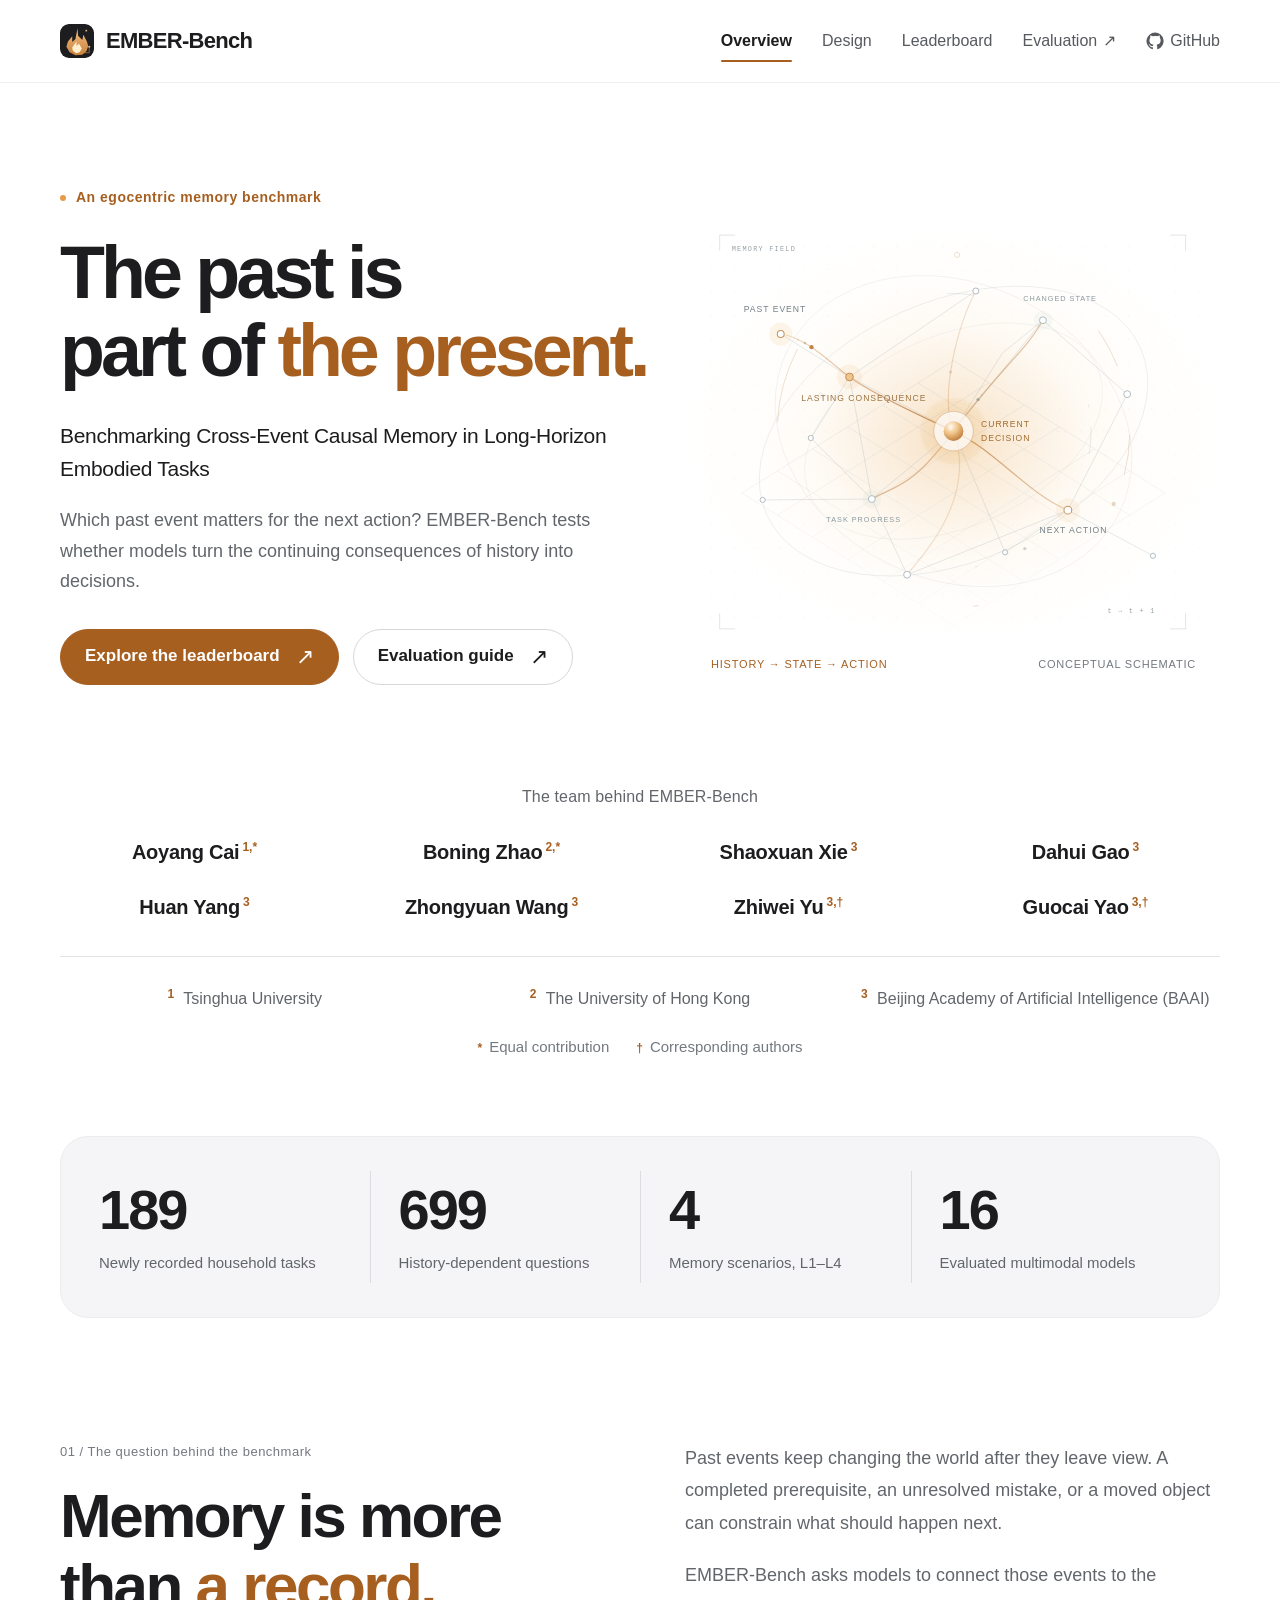
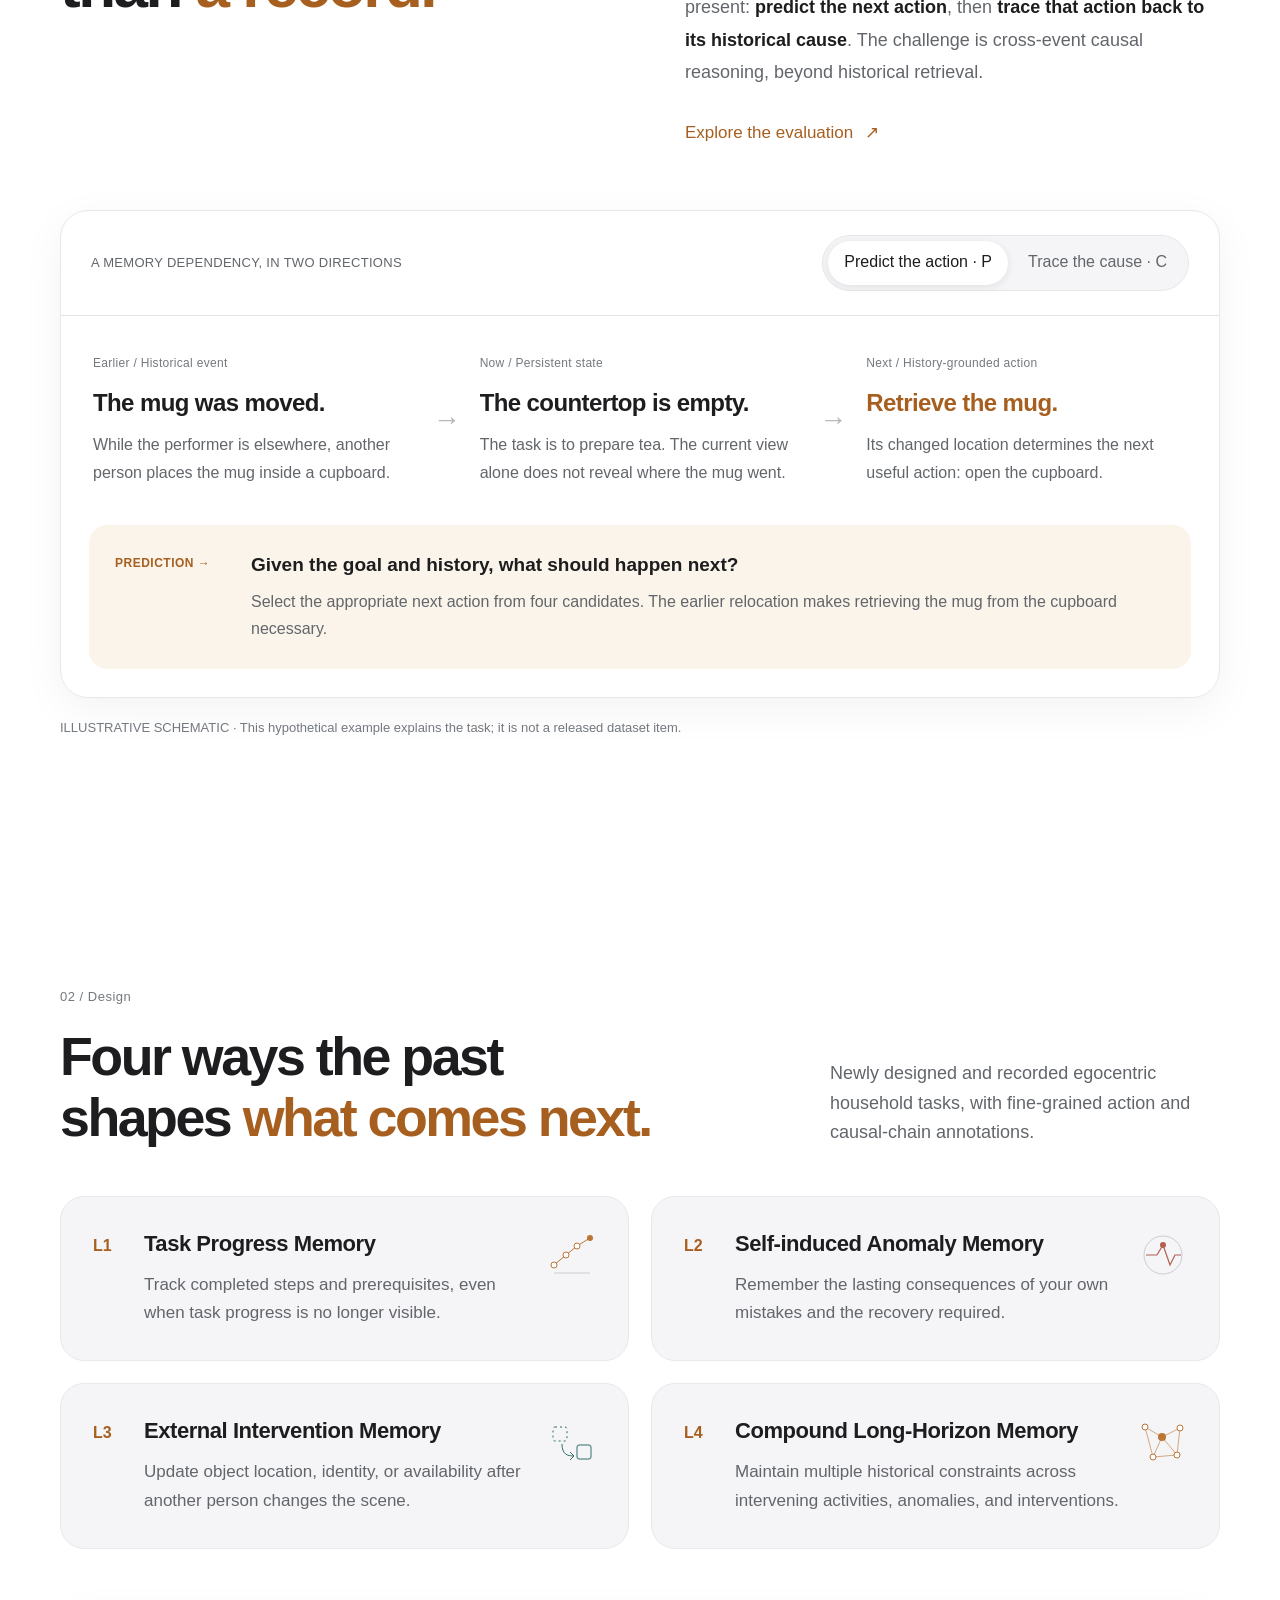
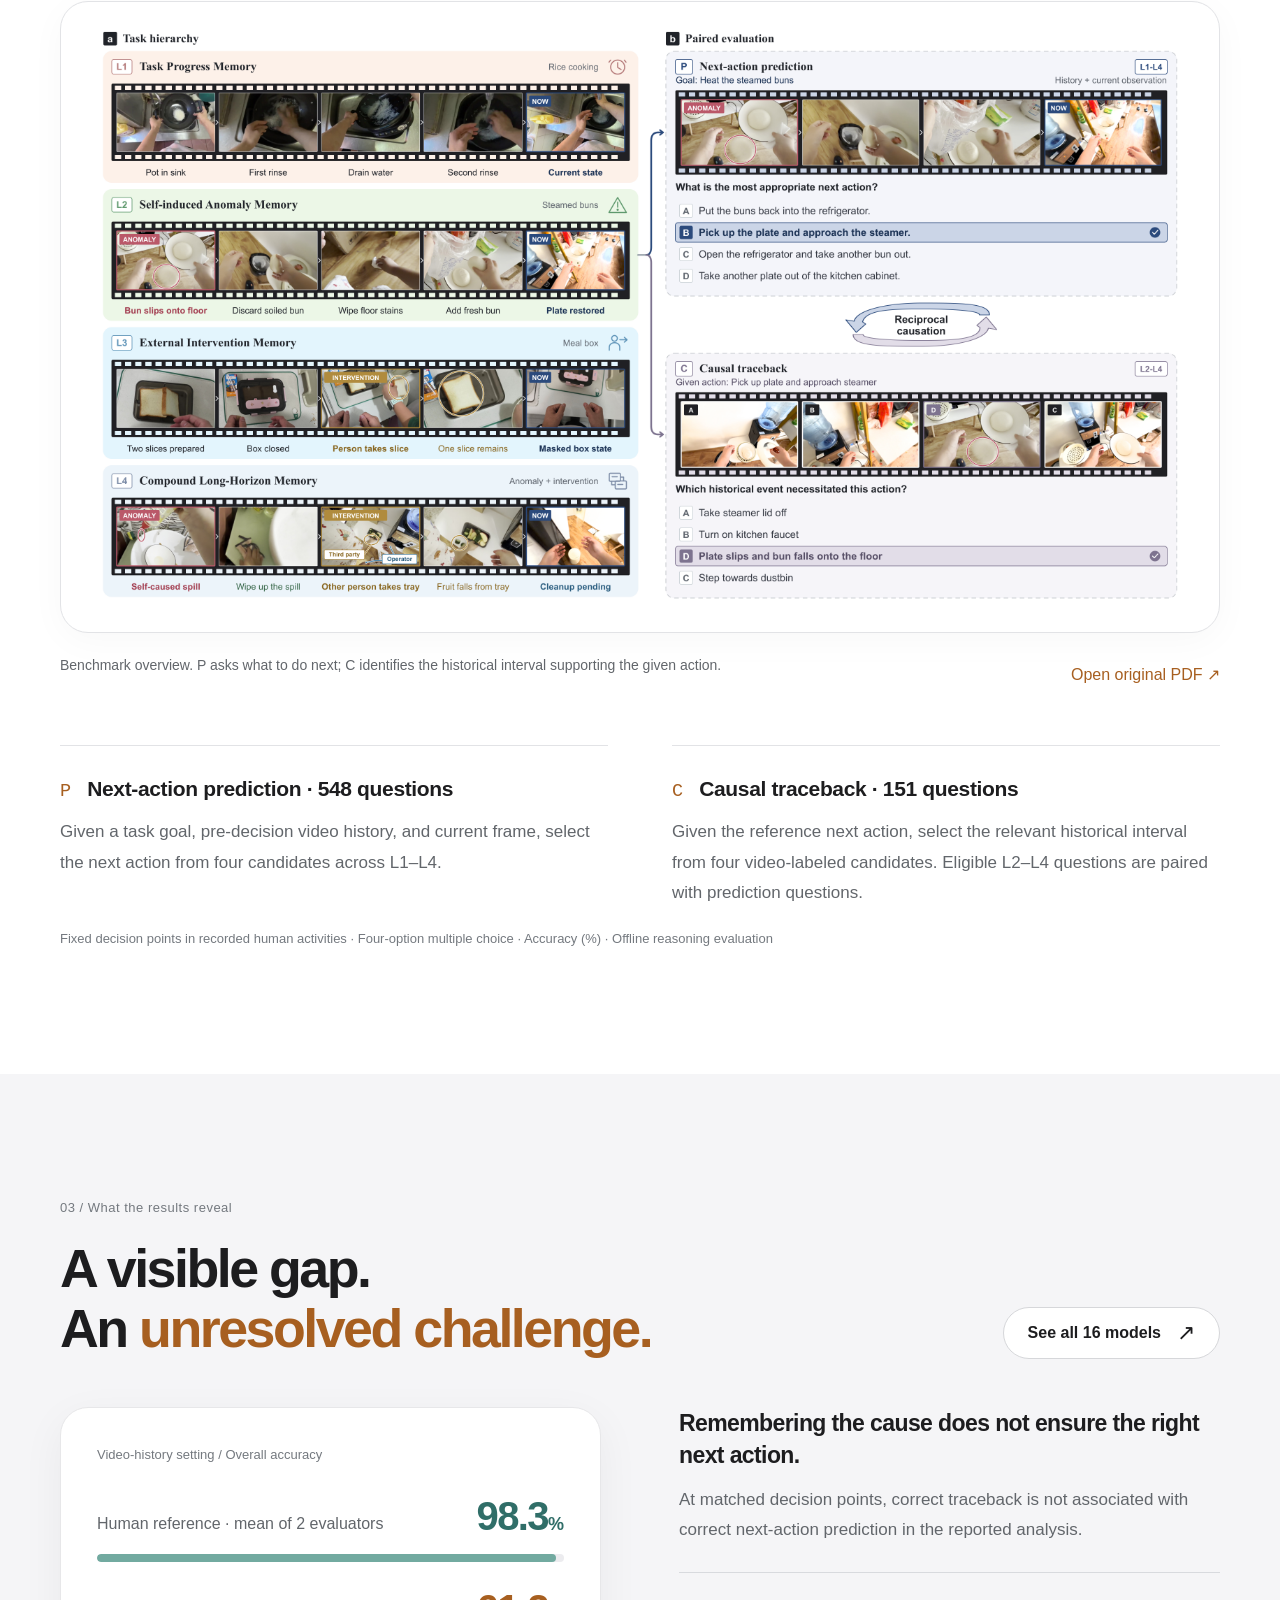
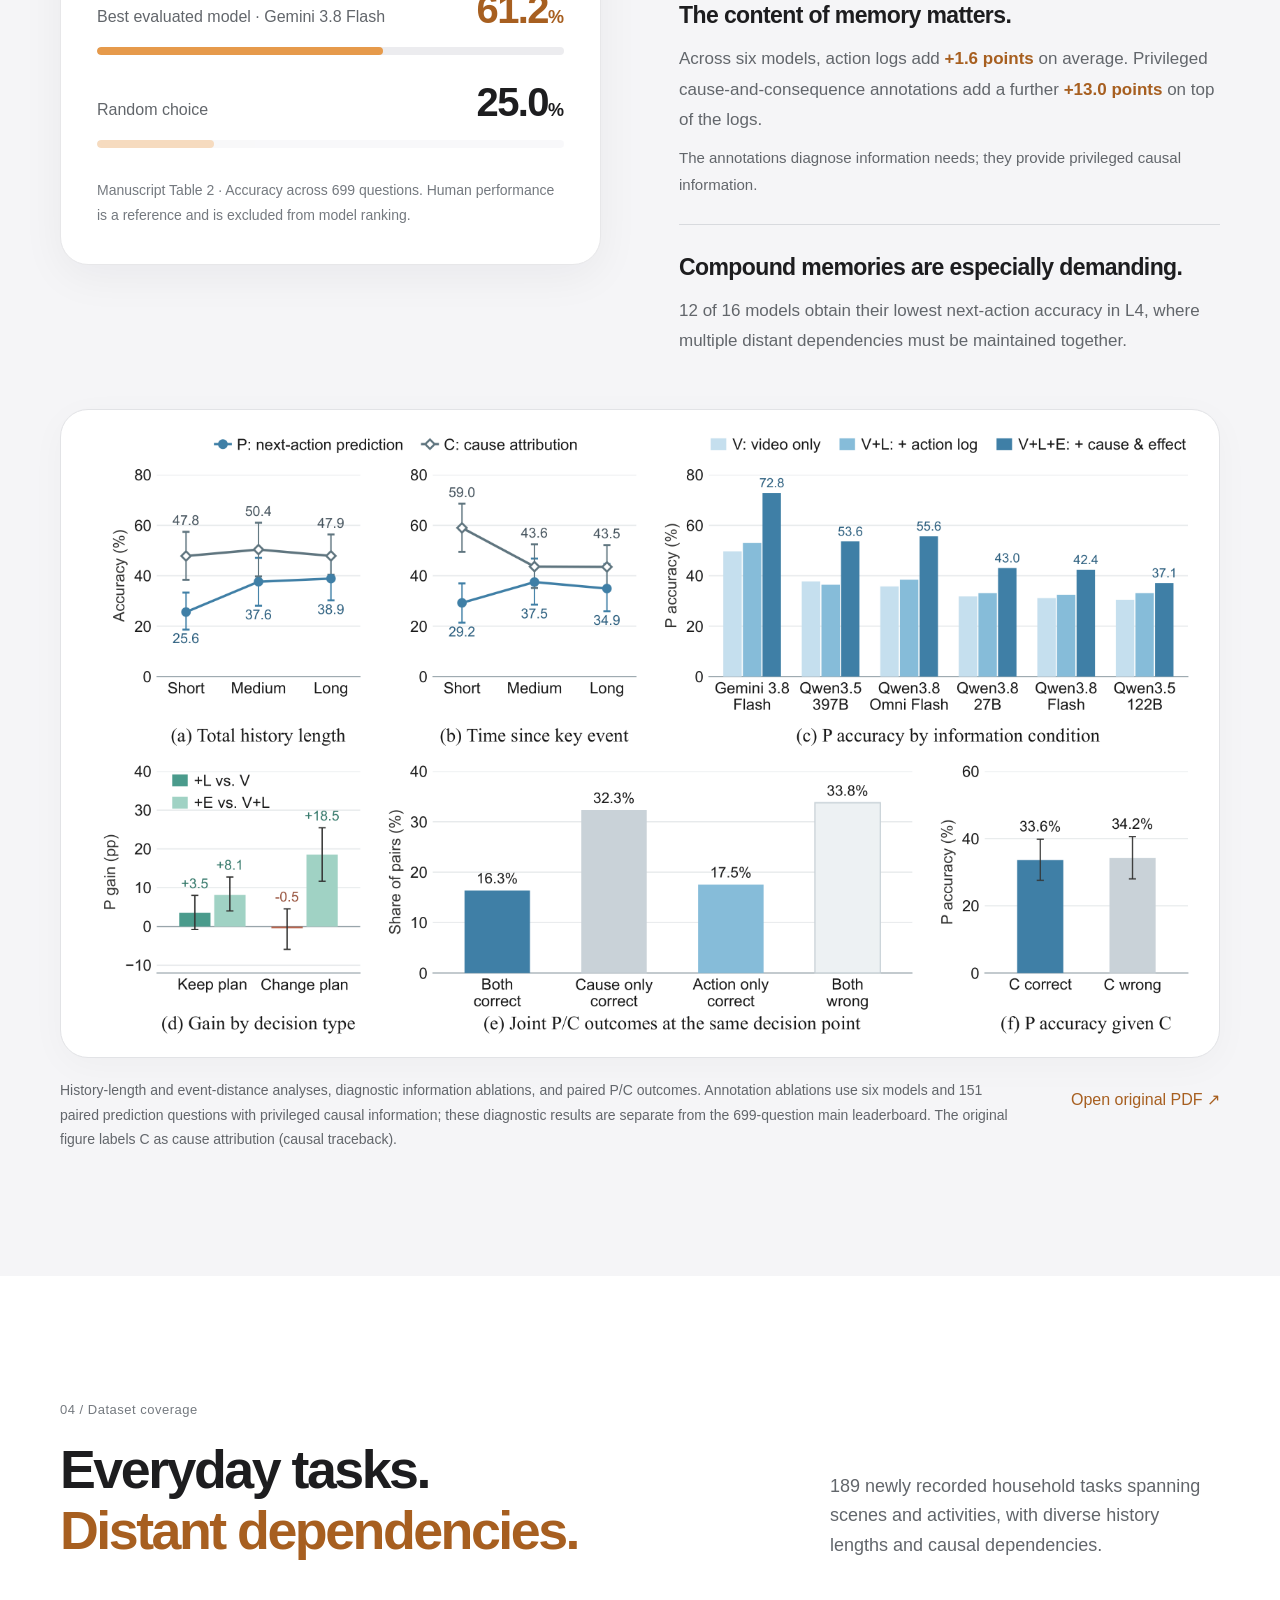
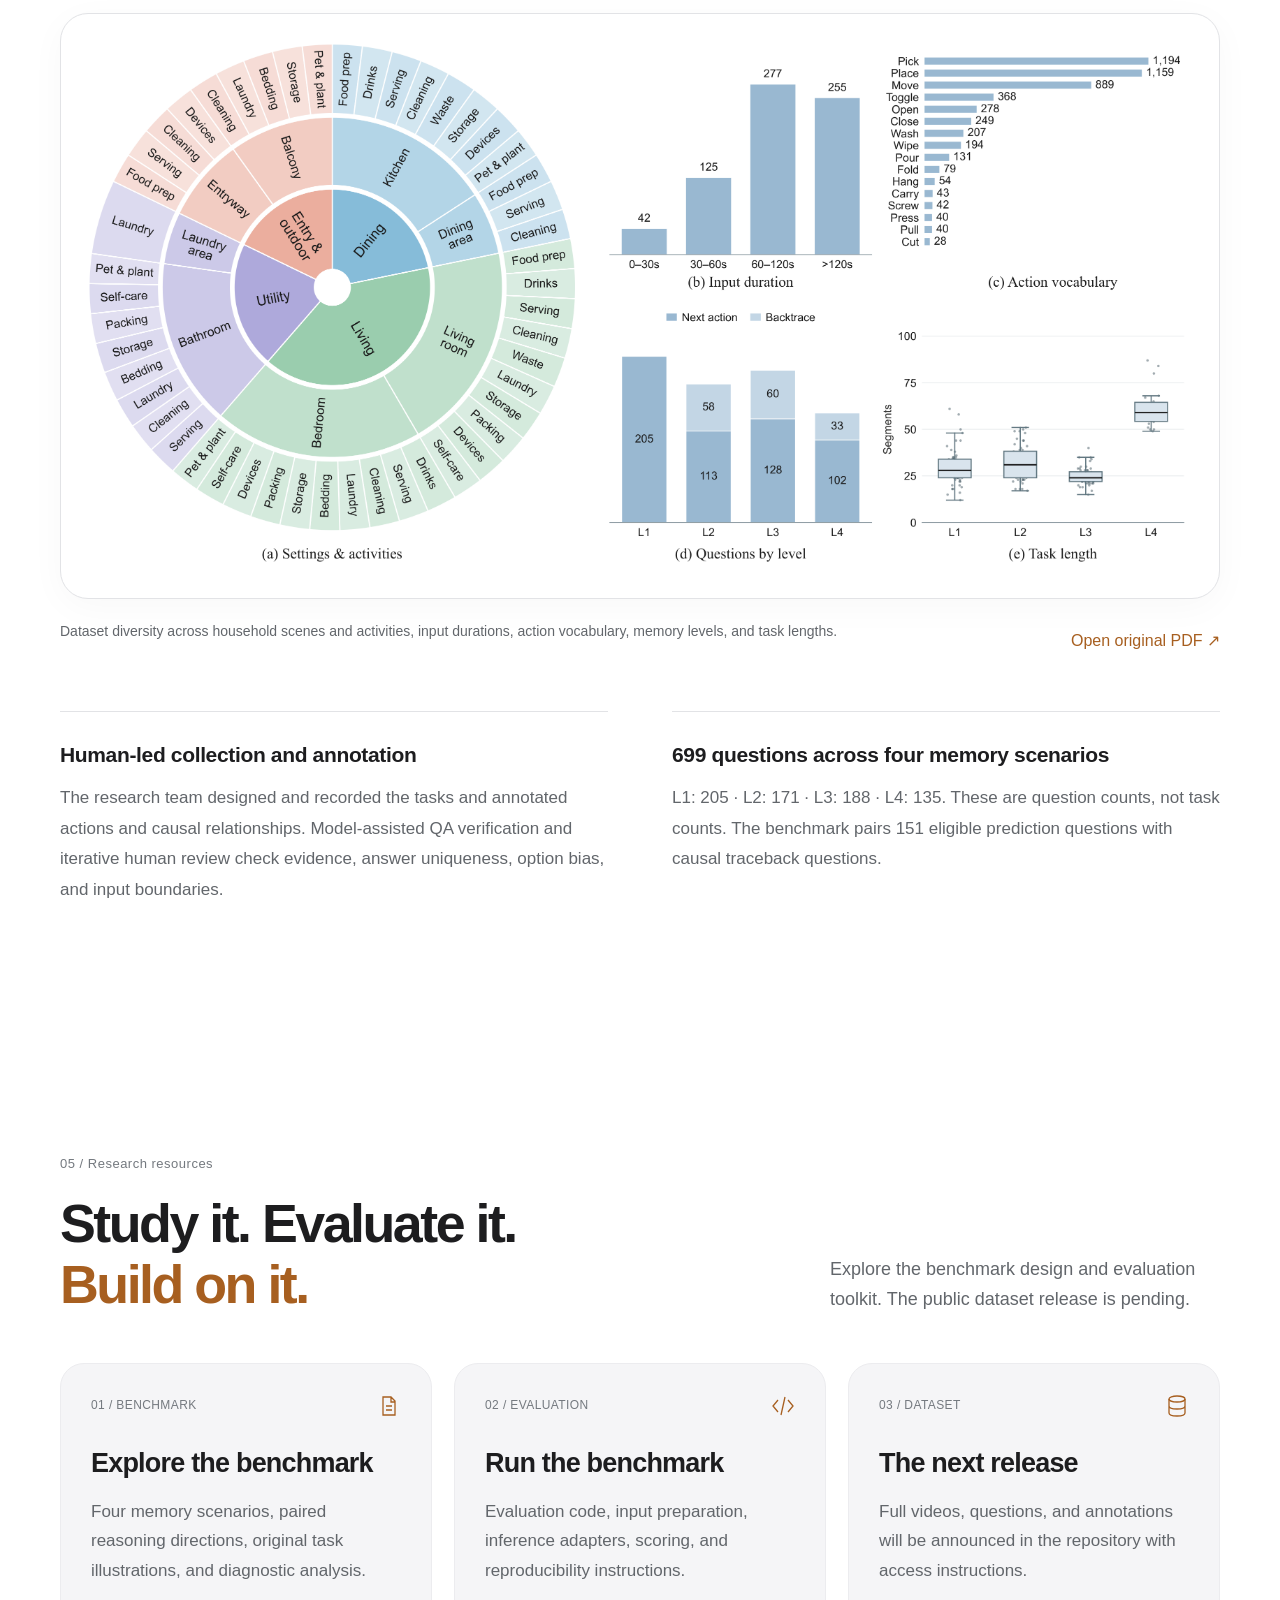
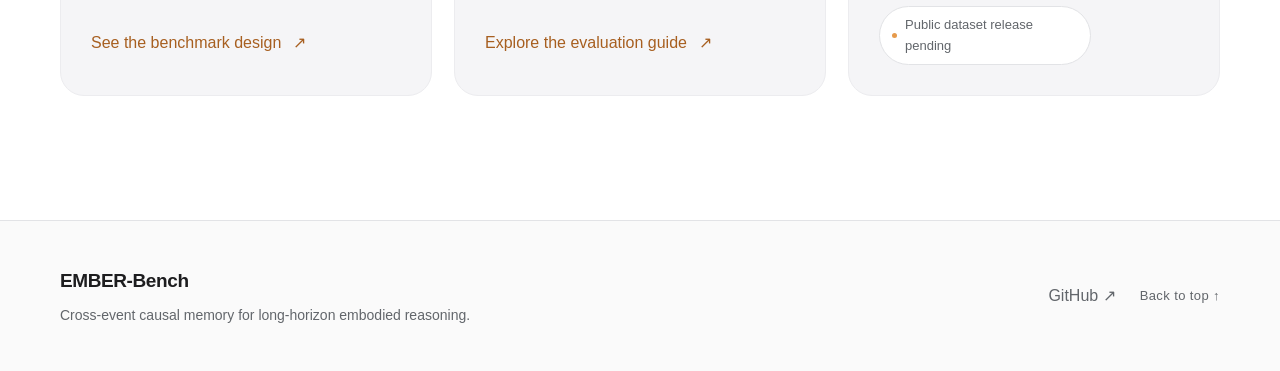
==== commit ba3ed53a: "Add author affiliations and contribution markers to overview" ====
--- a/docs/index.html
+++ b/docs/index.html
@@ -10,7 +10,7 @@
   <meta property="og:type" content="website">
   <title>EMBER-Bench · Cross-event causal memory</title>
   <link rel="icon" type="image/svg+xml" href="assets/favicon.svg?v=ember-flame-1">
-  <link rel="stylesheet" href="assets/css/style.css?v=light-memory-2">
+  <link rel="stylesheet" href="assets/css/style.css?v=authors-1">
   <script src="assets/js/common.js?v=design-nav-1" defer></script>
   <script src="assets/js/home.js?v=light-memory-1" defer></script>
   <noscript><style>.nav-links{display:flex!important;position:static!important;padding:0!important;border:0!important;font-size:14px!important;gap:12px!important;background:none!important}.mobile-nav-toggle{display:none!important}.nav{height:auto!important;min-height:67px;flex-wrap:wrap;padding-top:14px!important;padding-bottom:14px!important}.direction-tabs{display:none!important}#panel-traceback{display:block!important}</style></noscript>
@@ -116,6 +116,28 @@
       </div>
     </div>
   </section>
+  <section class="research-team container" id="authors" aria-labelledby="team-heading">
+    <header>
+      <p class="team-kicker">The team behind EMBER-Bench</p>
+      <h2 id="team-heading">Authors &amp; affiliations</h2>
+    </header>
+    <ul class="author-list">
+      <li><span class="author-name">Aoyang Cai</span><sup aria-label="Tsinghua University; equal contribution">1,*</sup></li>
+      <li><span class="author-name">Boning Zhao</span><sup aria-label="The University of Hong Kong; equal contribution">2,*</sup></li>
+      <li><span class="author-name">Shaoxuan Xie</span><sup aria-label="Beijing Academy of Artificial Intelligence">3</sup></li>
+      <li><span class="author-name">Dahui Gao</span><sup aria-label="Beijing Academy of Artificial Intelligence">3</sup></li>
+      <li><span class="author-name">Huan Yang</span><sup aria-label="Beijing Academy of Artificial Intelligence">3</sup></li>
+      <li><span class="author-name">Zhongyuan Wang</span><sup aria-label="Beijing Academy of Artificial Intelligence">3</sup></li>
+      <li><span class="author-name">Zhiwei Yu</span><sup aria-label="Beijing Academy of Artificial Intelligence; corresponding author">3,†</sup></li>
+      <li><span class="author-name">Guocai Yao</span><sup aria-label="Beijing Academy of Artificial Intelligence; corresponding author">3,†</sup></li>
+    </ul>
+    <div class="affiliation-list">
+      <p><sup>1</sup> Tsinghua University</p>
+      <p><sup>2</sup> The University of Hong Kong</p>
+      <p><sup>3</sup> Beijing Academy of Artificial Intelligence (BAAI)</p>
+    </div>
+    <p class="author-notes"><span><sup>*</sup> Equal contribution</span><span><sup>†</sup> Corresponding authors</span></p>
+  </section>
   <div class="container">
     <div class="metrics" aria-label="Benchmark at a glance">
       <div class="metric"><div class="metric-number">189</div><div class="metric-label">Newly recorded household tasks</div></div>
--- a/docs/assets/css/style.css
+++ b/docs/assets/css/style.css
@@ -315,3 +315,39 @@
  html{scroll-behavior:auto}*,*:before,*:after{animation:none!important;transition:none!important}
  .reveal,.js-motion .reveal,.js-motion .reveal:not(.is-visible),.js-motion .score-reveal{opacity:1!important;transform:none!important}
 }
+
+/* Academic byline: quiet, readable, and aligned with the overview. */
+.research-team{padding-top:0;padding-bottom:76px;text-align:center}
+.research-team header{margin-bottom:27px}
+.team-kicker{color:var(--muted);font-size:16px;font-weight:500;line-height:1.5;letter-spacing:.15px}
+.research-team #team-heading{position:absolute;width:1px;height:1px;margin:-1px;padding:0;overflow:hidden;clip:rect(0,0,0,0);white-space:nowrap;border:0}
+.author-list{display:grid;grid-template-columns:repeat(4,minmax(0,1fr));gap:22px 28px;margin:0;padding:0;list-style:none}
+.author-list li{min-width:0;padding:0 4px;font-size:20px;line-height:1.65}
+.author-name{color:var(--ink);font-weight:550;letter-spacing:-.25px}
+.author-list sup{margin-left:3px;color:var(--ember);font-size:12px;font-weight:600;line-height:0}
+.affiliation-list{display:grid;grid-template-columns:repeat(3,minmax(0,1fr));gap:26px;margin-top:32px;padding-top:28px;border-top:1px solid var(--line)}
+.affiliation-list p{margin:0;color:var(--muted);font-size:16px;line-height:1.7}
+.affiliation-list sup{margin-right:5px;color:var(--ember);font-size:12px;font-weight:600;line-height:0}
+.author-notes{display:flex;flex-wrap:wrap;align-items:center;justify-content:center;gap:8px 27px;margin-top:23px;color:var(--dim);font-size:15px;line-height:1.65}
+.author-notes span{display:inline-flex;align-items:baseline;gap:7px}
+.author-notes sup{color:var(--ember);font-size:12px;font-weight:600}
+@media(max-width:850px){
+ .research-team{padding-bottom:64px}
+ .author-list{gap:19px 15px}
+ .author-list li{font-size:18px}
+ .affiliation-list{gap:20px;margin-top:28px;padding-top:25px}
+}
+@media(max-width:600px){
+ .research-team{padding-bottom:60px}
+ .research-team header{margin-bottom:23px}
+ .team-kicker{font-size:15px}
+ .author-list{grid-template-columns:repeat(2,minmax(0,1fr));gap:19px 16px}
+ .author-list li{font-size:18px;line-height:1.6}
+ .affiliation-list{grid-template-columns:1fr;gap:13px;margin-top:27px;padding-top:24px}
+ .affiliation-list p{font-size:16px}
+ .author-notes{margin-top:21px;font-size:15px}
+}
+@media(max-width:360px){
+ .author-list{gap:17px 12px}
+ .author-list li{padding:0;font-size:18px}
+}
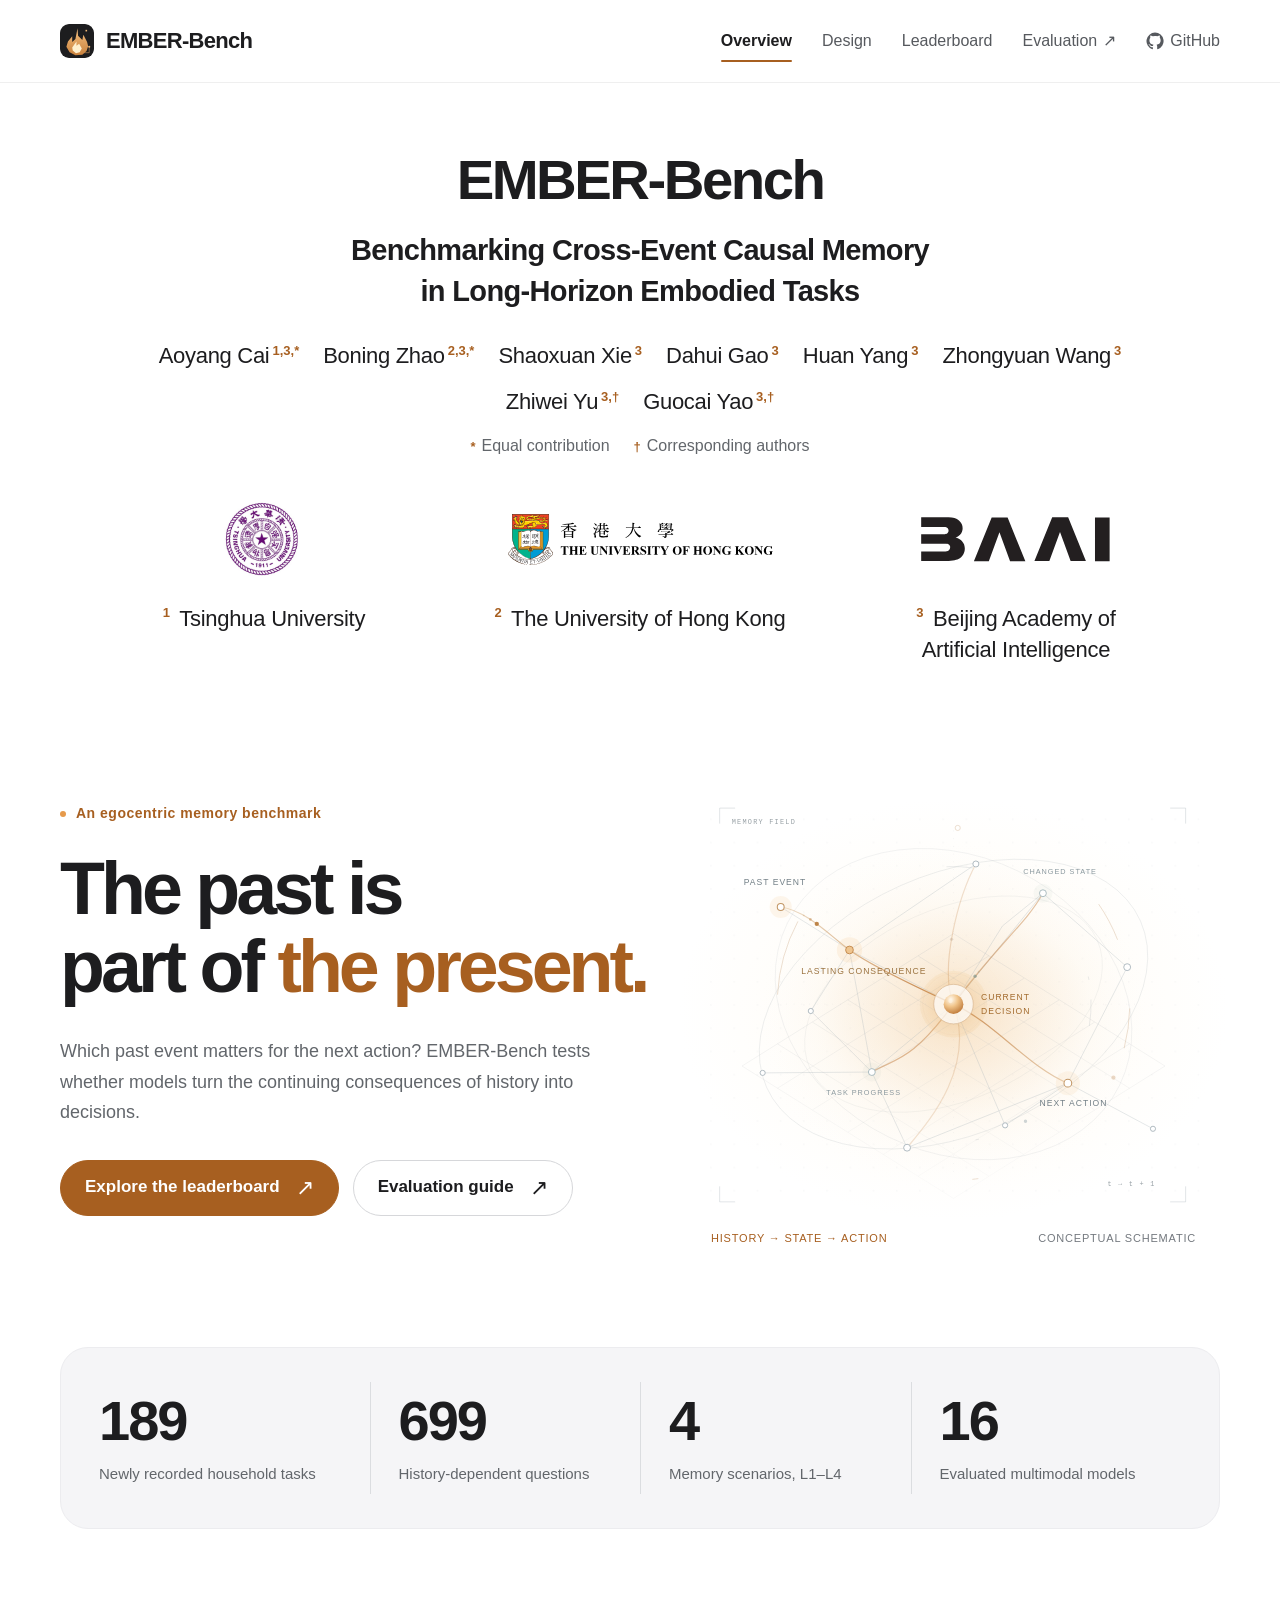
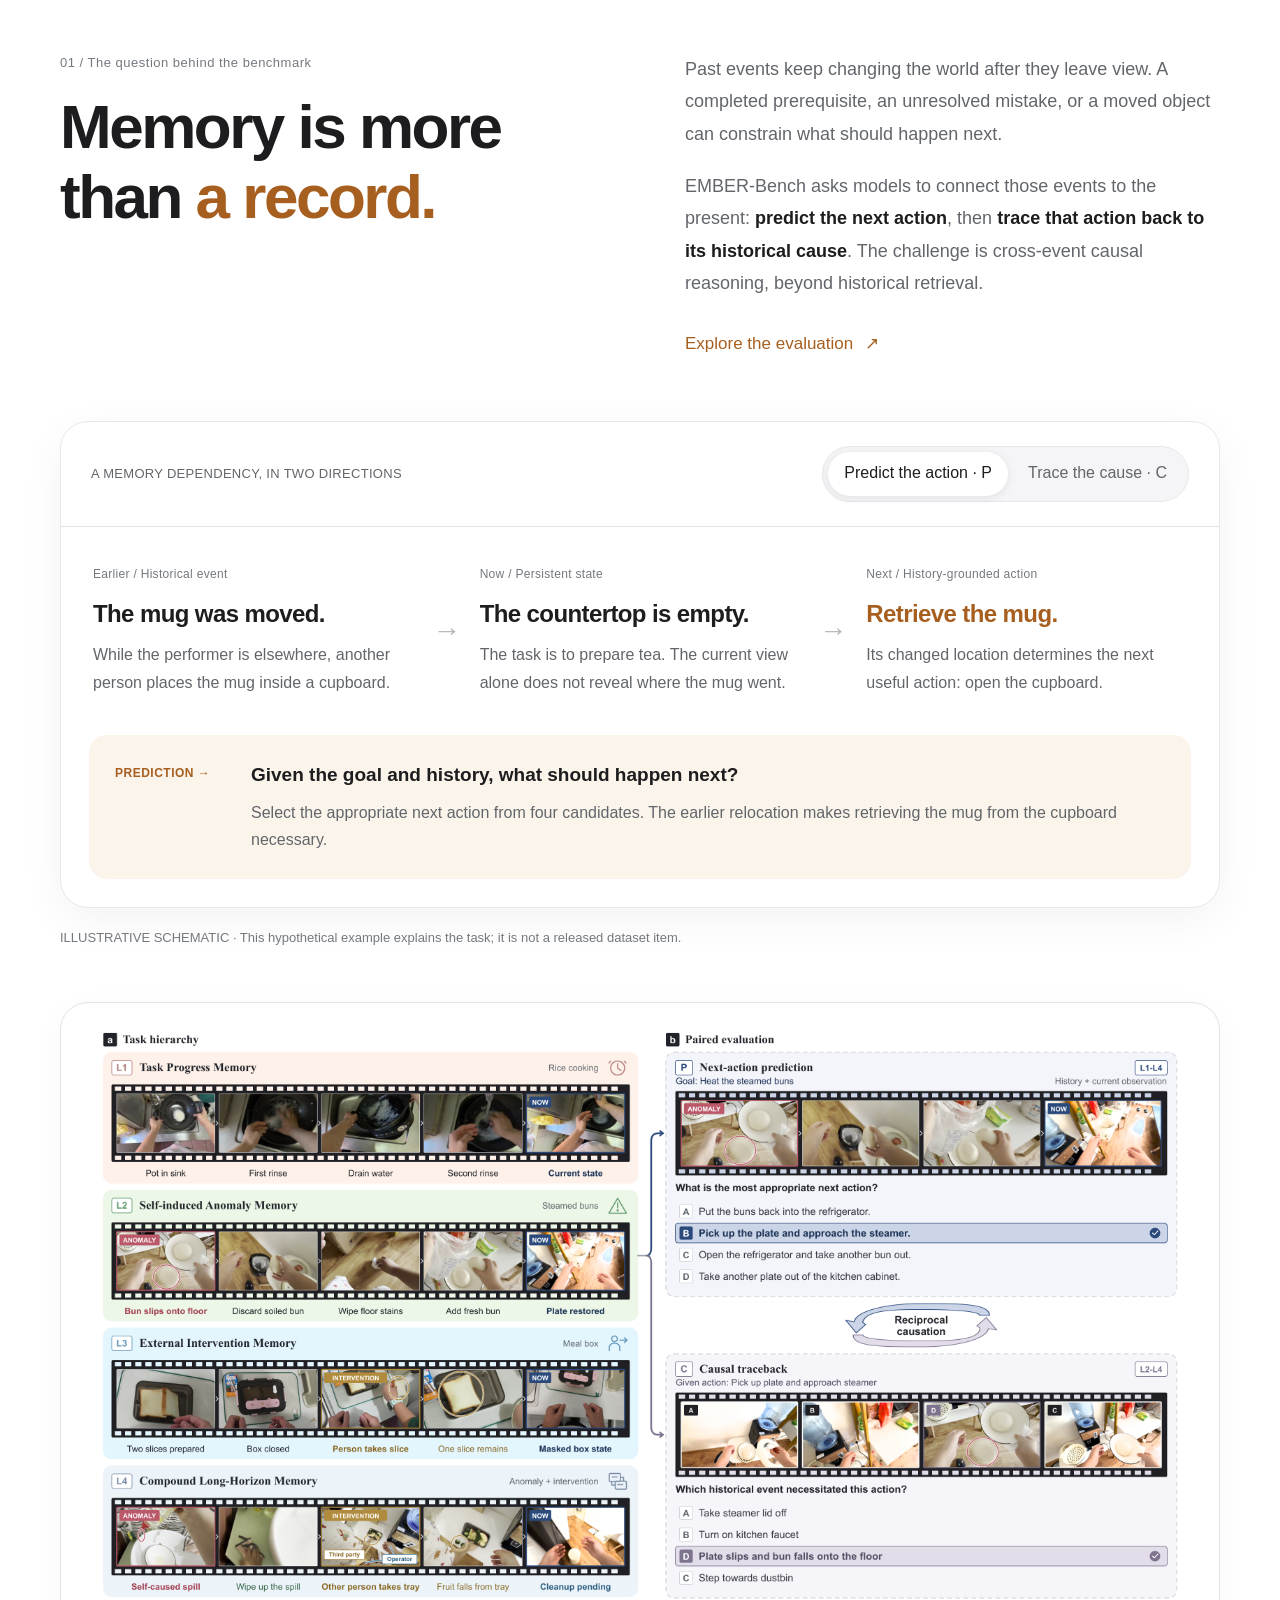
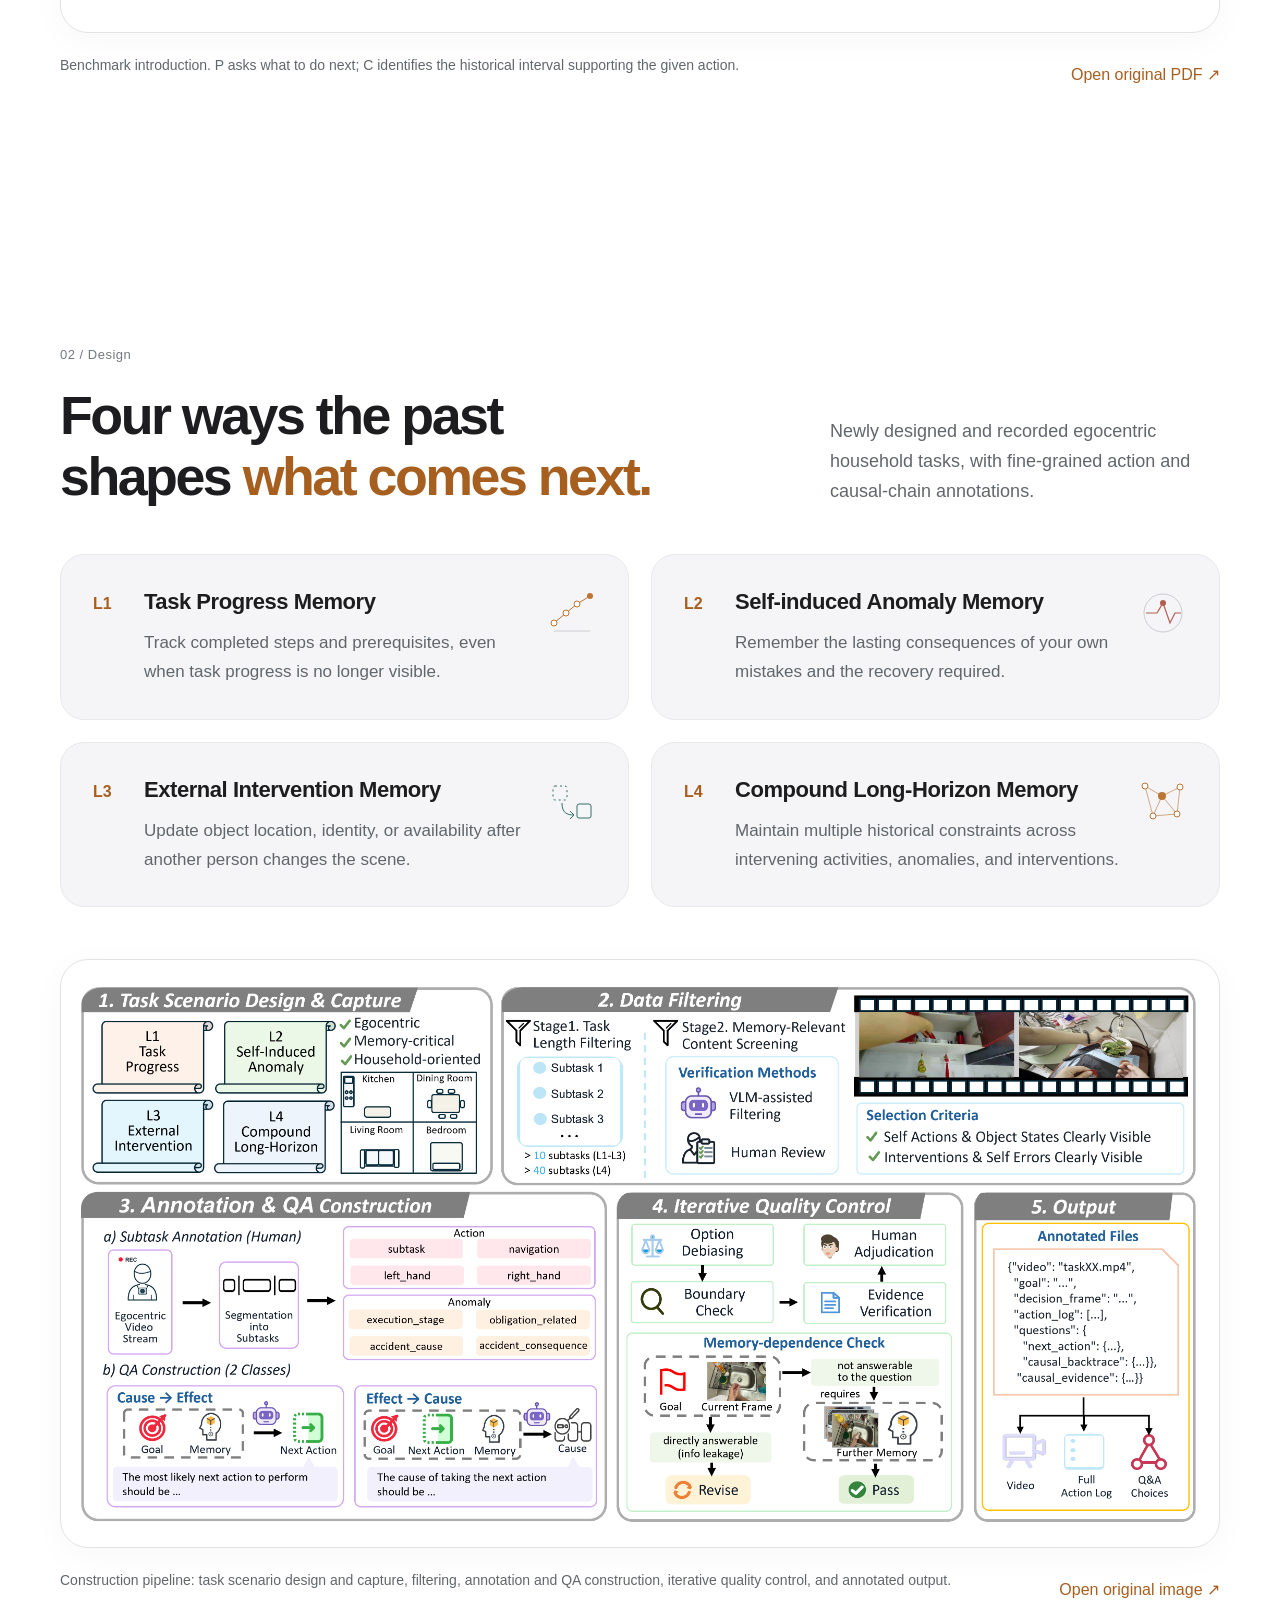
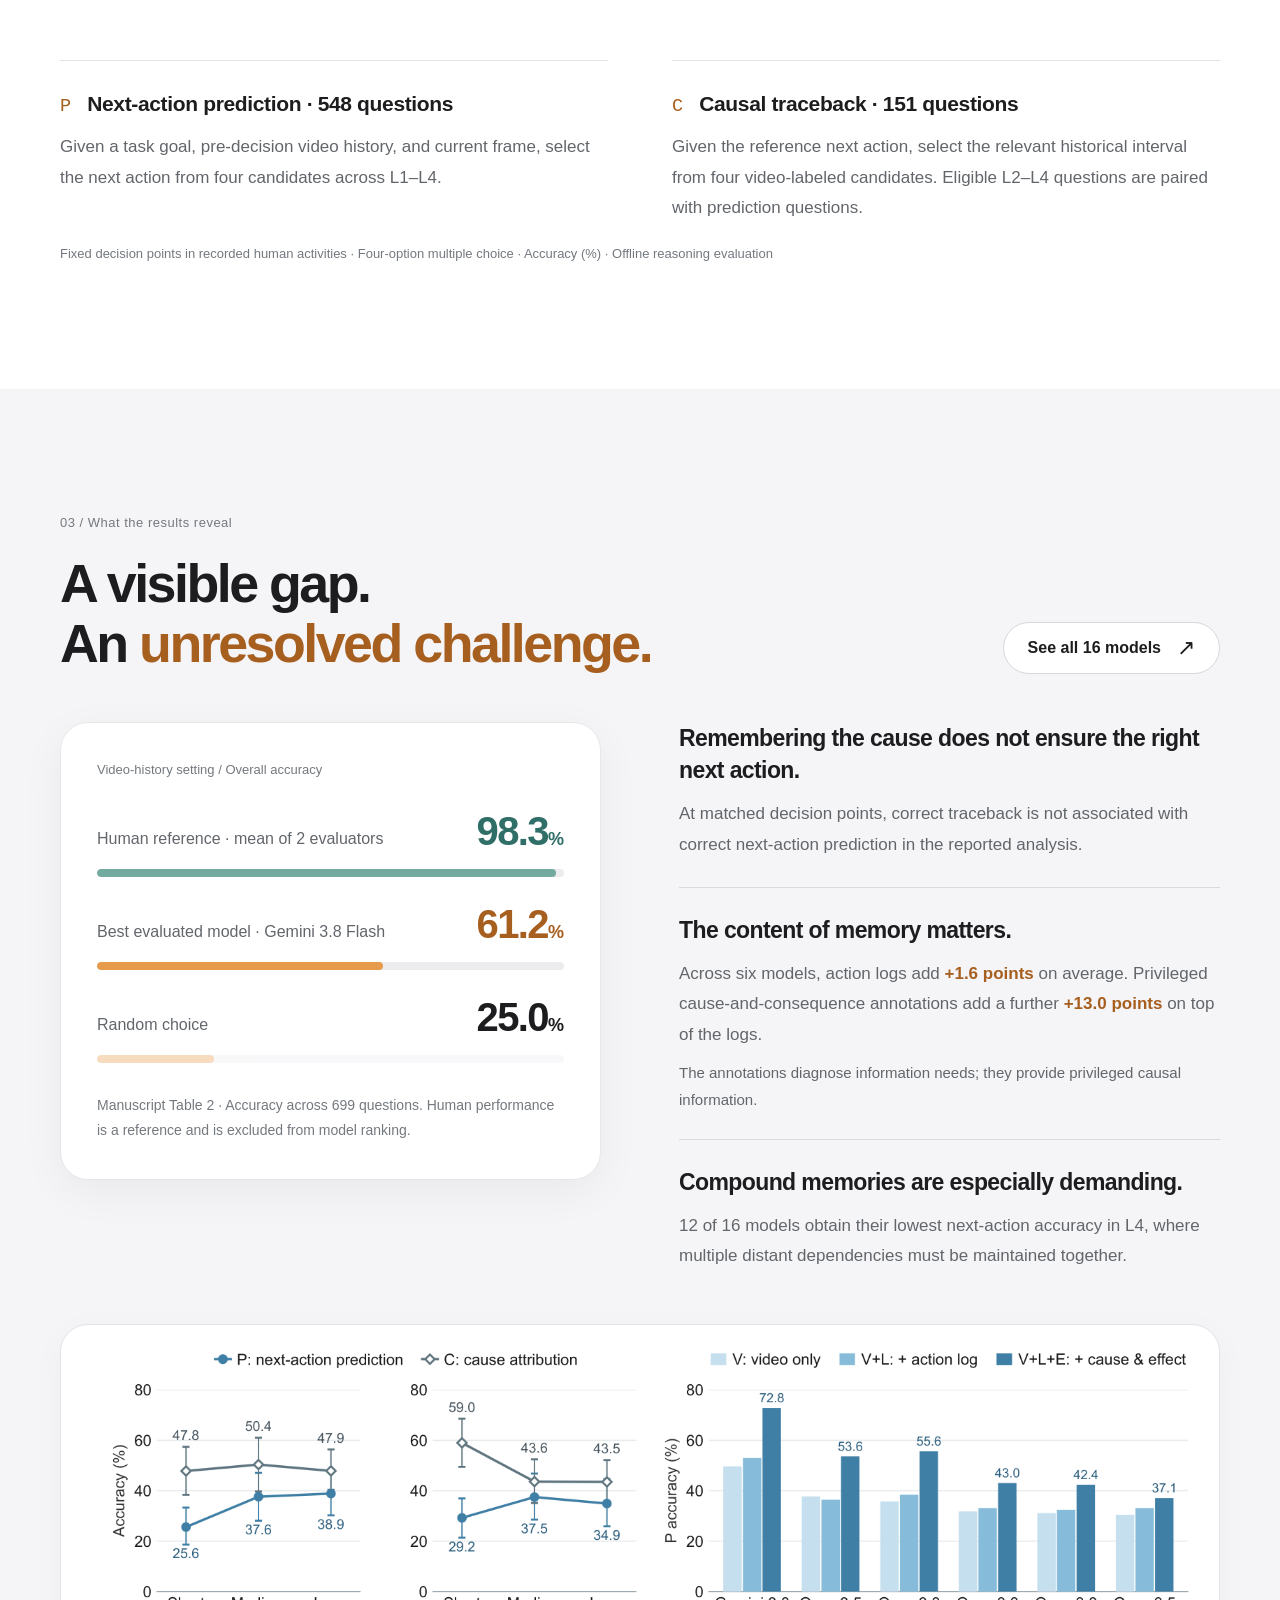
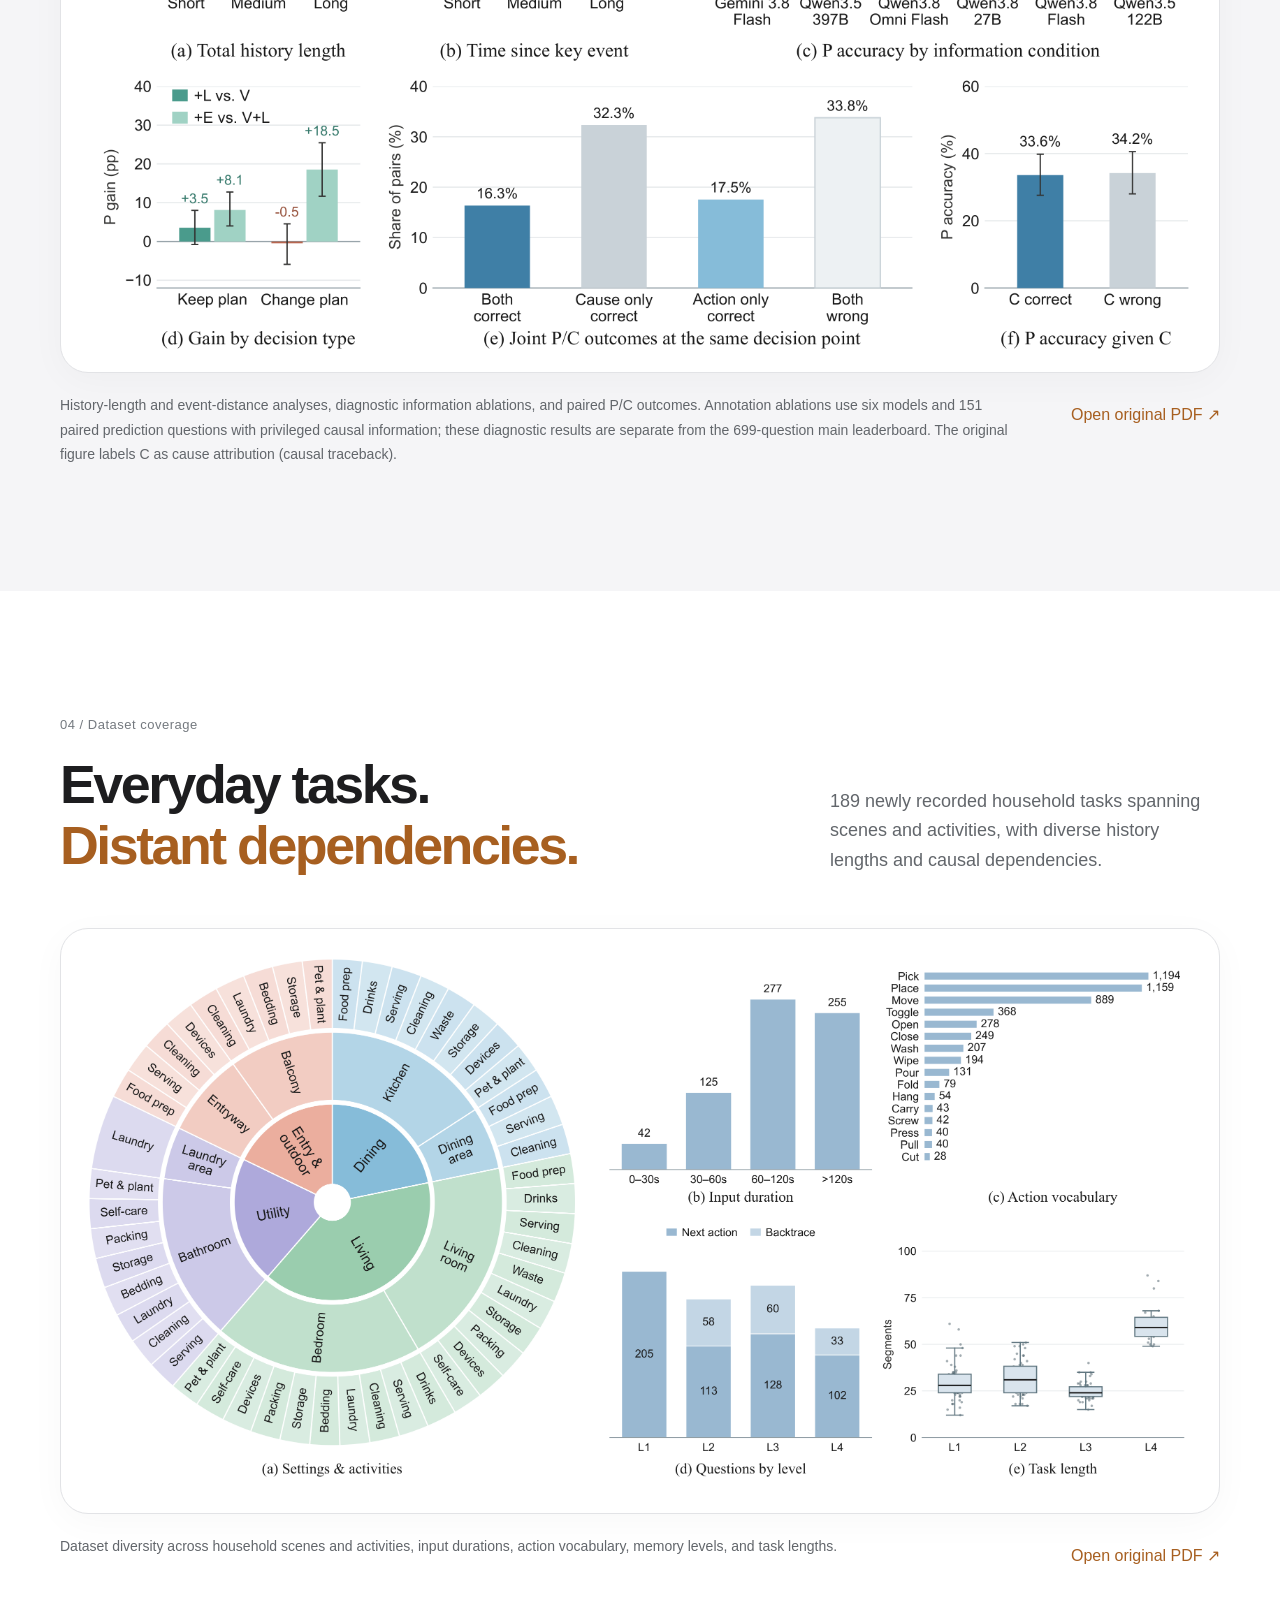
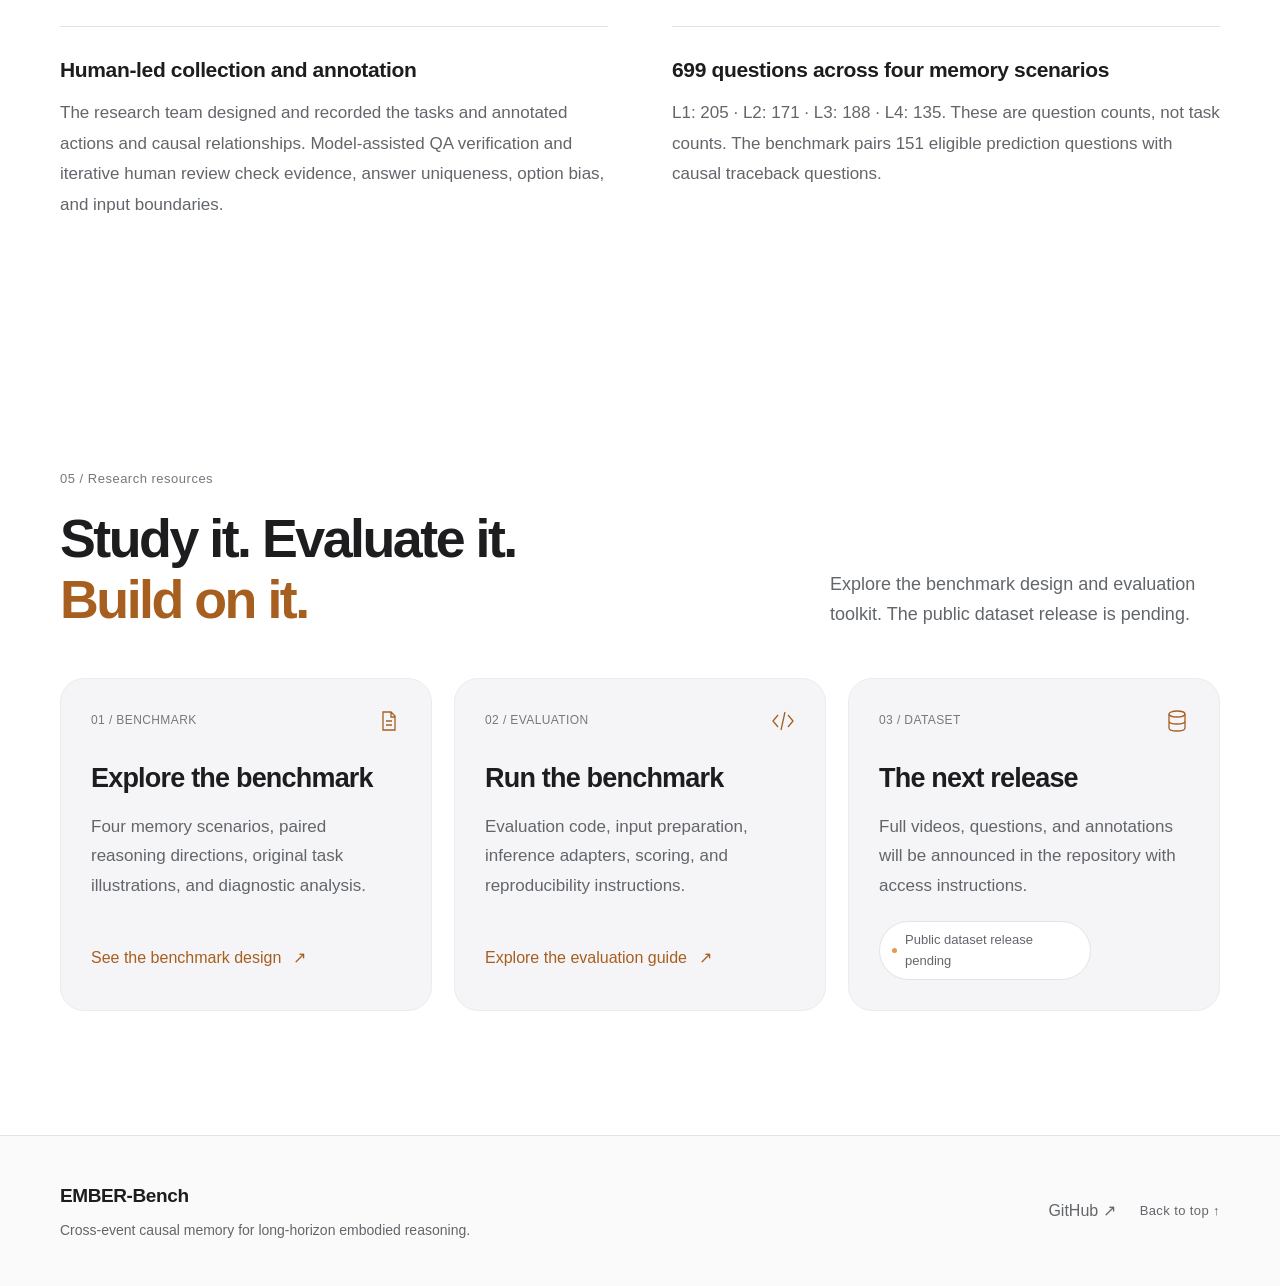
==== commit 1fad9b74: "Refine research masthead and use original construction figure" ====
--- a/docs/index.html
+++ b/docs/index.html
@@ -10,7 +10,7 @@
   <meta property="og:type" content="website">
   <title>EMBER-Bench · Cross-event causal memory</title>
   <link rel="icon" type="image/svg+xml" href="assets/favicon.svg?v=ember-flame-1">
-  <link rel="stylesheet" href="assets/css/style.css?v=authors-1">
+  <link rel="stylesheet" href="assets/css/style.css?v=research-masthead-2">
   <script src="assets/js/common.js?v=design-nav-1" defer></script>
   <script src="assets/js/home.js?v=light-memory-1" defer></script>
   <noscript><style>.nav-links{display:flex!important;position:static!important;padding:0!important;border:0!important;font-size:14px!important;gap:12px!important;background:none!important}.mobile-nav-toggle{display:none!important}.nav{height:auto!important;min-height:67px;flex-wrap:wrap;padding-top:14px!important;padding-bottom:14px!important}.direction-tabs{display:none!important}#panel-traceback{display:block!important}</style></noscript>
@@ -31,12 +31,42 @@
   </nav>
 </header>
 <main id="main">
+  <section class="research-team container" id="authors" aria-labelledby="team-heading">
+    <header>
+      <p class="research-name">EMBER-Bench</p>
+      <h2 id="team-heading">Benchmarking Cross-Event Causal Memory<br class="research-title-break"> in Long-Horizon Embodied Tasks</h2>
+    </header>
+    <ul class="author-list" aria-label="Authors in contribution order">
+      <li><span class="author-name">Aoyang Cai</span><sup aria-label="Tsinghua University and Beijing Academy of Artificial Intelligence; equal contribution">1,3,*</sup></li>
+      <li><span class="author-name">Boning Zhao</span><sup aria-label="The University of Hong Kong and Beijing Academy of Artificial Intelligence; equal contribution">2,3,*</sup></li>
+      <li><span class="author-name">Shaoxuan Xie</span><sup aria-label="Beijing Academy of Artificial Intelligence">3</sup></li>
+      <li><span class="author-name">Dahui Gao</span><sup aria-label="Beijing Academy of Artificial Intelligence">3</sup></li>
+      <li><span class="author-name">Huan Yang</span><sup aria-label="Beijing Academy of Artificial Intelligence">3</sup></li>
+      <li><span class="author-name">Zhongyuan Wang</span><sup aria-label="Beijing Academy of Artificial Intelligence">3</sup></li>
+      <li><span class="author-name">Zhiwei Yu</span><sup aria-label="Beijing Academy of Artificial Intelligence; corresponding author">3,†</sup></li>
+      <li><span class="author-name">Guocai Yao</span><sup aria-label="Beijing Academy of Artificial Intelligence; corresponding author">3,†</sup></li>
+    </ul>
+    <p class="author-notes"><span><sup>*</sup> Equal contribution</span><span><sup>†</sup> Corresponding authors</span></p>
+    <div class="affiliation-list" aria-label="Author affiliations">
+      <a class="institution institution-tsinghua" href="https://www.tsinghua.edu.cn/en/">
+        <div class="institution-mark"><img src="assets/institutions/tsinghua.jpg" alt="" width="1400" height="600"></div>
+        <p><sup>1</sup> Tsinghua University</p>
+      </a>
+      <a class="institution institution-hku" href="https://www.hku.hk/">
+        <div class="institution-mark"><picture><source media="(max-width:600px)" srcset="assets/institutions/hku-crest.png"><img src="assets/institutions/hku.svg" alt="" width="208" height="40"></picture></div>
+        <p><sup>2</sup> The University of Hong Kong</p>
+      </a>
+      <a class="institution institution-baai" href="https://www.baai.ac.cn/">
+        <div class="institution-mark"><img src="assets/institutions/baai.svg" alt="" width="135" height="32"></div>
+        <p><sup>3</sup> Beijing Academy of<br>Artificial Intelligence</p>
+      </a>
+    </div>
+  </section>
   <section class="hero container" aria-labelledby="hero-title">
     <div class="hero-grid">
       <div class="hero-copy">
         <div class="eyebrow">An egocentric memory benchmark</div>
         <h1 id="hero-title">The past is<br>part of <em>the present.</em></h1>
-        <p class="full-name">Benchmarking Cross-Event Causal Memory in Long-Horizon Embodied Tasks</p>
         <p>Which past event matters for the next action? EMBER-Bench tests whether models turn the continuing consequences of history into decisions.</p>
         <div class="hero-actions">
           <a href="leaderboard.html" class="button button-primary">Explore the leaderboard <span class="arrow" aria-hidden="true">↗</span></a>
@@ -116,28 +146,6 @@
       </div>
     </div>
   </section>
-  <section class="research-team container" id="authors" aria-labelledby="team-heading">
-    <header>
-      <p class="team-kicker">The team behind EMBER-Bench</p>
-      <h2 id="team-heading">Authors &amp; affiliations</h2>
-    </header>
-    <ul class="author-list">
-      <li><span class="author-name">Aoyang Cai</span><sup aria-label="Tsinghua University; equal contribution">1,*</sup></li>
-      <li><span class="author-name">Boning Zhao</span><sup aria-label="The University of Hong Kong; equal contribution">2,*</sup></li>
-      <li><span class="author-name">Shaoxuan Xie</span><sup aria-label="Beijing Academy of Artificial Intelligence">3</sup></li>
-      <li><span class="author-name">Dahui Gao</span><sup aria-label="Beijing Academy of Artificial Intelligence">3</sup></li>
-      <li><span class="author-name">Huan Yang</span><sup aria-label="Beijing Academy of Artificial Intelligence">3</sup></li>
-      <li><span class="author-name">Zhongyuan Wang</span><sup aria-label="Beijing Academy of Artificial Intelligence">3</sup></li>
-      <li><span class="author-name">Zhiwei Yu</span><sup aria-label="Beijing Academy of Artificial Intelligence; corresponding author">3,†</sup></li>
-      <li><span class="author-name">Guocai Yao</span><sup aria-label="Beijing Academy of Artificial Intelligence; corresponding author">3,†</sup></li>
-    </ul>
-    <div class="affiliation-list">
-      <p><sup>1</sup> Tsinghua University</p>
-      <p><sup>2</sup> The University of Hong Kong</p>
-      <p><sup>3</sup> Beijing Academy of Artificial Intelligence (BAAI)</p>
-    </div>
-    <p class="author-notes"><span><sup>*</sup> Equal contribution</span><span><sup>†</sup> Corresponding authors</span></p>
-  </section>
   <div class="container">
     <div class="metrics" aria-label="Benchmark at a glance">
       <div class="metric"><div class="metric-number">189</div><div class="metric-label">Newly recorded household tasks</div></div>
@@ -164,6 +172,8 @@
       <div class="direction-answer" id="panel-traceback" role="tabpanel" aria-labelledby="tab-traceback" tabindex="0" hidden><div class="answer-tag">← TRACEBACK</div><div><h4>Given the reference action, which past event makes it necessary?</h4><p>Select the video interval containing the relevant historical event from four labeled intervals. Here, it is the mug’s relocation.</p></div></div>
     </div>
     <p class="schematic-note">ILLUSTRATIVE SCHEMATIC · This hypothetical example explains the task; it is not a released dataset item.</p>
+    <a href="assets/figures/benchmark_overview_film.pdf" class="figure-box original-figure" aria-label="Open the original benchmark introduction PDF"><img src="assets/figures/benchmark_overview_film.png" alt="Original benchmark introduction showing task filmstrips for four memory scenarios and the paired next-action prediction and causal traceback questions." loading="lazy" width="3200" height="1688"></a>
+    <div class="figure-caption"><span>Benchmark introduction. P asks what to do next; C identifies the historical interval supporting the given action.</span><a href="assets/figures/benchmark_overview_film.pdf">Open original PDF ↗</a></div>
   </section>
   <section class="section container" id="benchmark" aria-labelledby="benchmark-heading">
     <div class="section-heading"><div><div class="section-index">02 / Design</div><h2 id="benchmark-heading">Four ways the past<br>shapes <em>what comes next.</em></h2></div><p>Newly designed and recorded egocentric household tasks, with fine-grained action and causal-chain annotations.</p></div>
@@ -173,8 +183,8 @@
       <article class="scenario"><div class="scenario-level">L3</div><div><h3>External Intervention Memory</h3><p>Update object location, identity, or availability after another person changes the scene.</p></div><svg class="scenario-glyph" viewBox="0 0 48 48" aria-hidden="true"><rect x="5" y="9" width="14" height="14" rx="2" fill="none" stroke="#a2c9bd" stroke-dasharray="2 3"/><rect x="29" y="27" width="14" height="14" rx="2" fill="none" stroke="#a2c9bd"/><path d="M14 26c0 10 5 12 12 12m-4-4 4 4-4 4" fill="none" stroke="#a2c9bd"/></svg></article>
       <article class="scenario"><div class="scenario-level">L4</div><div><h3>Compound Long-Horizon Memory</h3><p>Maintain multiple historical constraints across intervening activities, anomalies, and interventions.</p></div><svg class="scenario-glyph" viewBox="0 0 48 48" aria-hidden="true"><path d="m6 9 17 10 18-9M23 19l-9 20m9-20 15 18M6 9l8 30 24-2 3-27" fill="none" stroke="#efad79" opacity=".6"/><g fill="#101316" stroke="#efad79"><circle cx="6" cy="9" r="3"/><circle cx="41" cy="10" r="3"/><circle cx="14" cy="39" r="3"/><circle cx="38" cy="37" r="3"/></g><circle cx="23" cy="19" r="4" fill="#efad79"/></svg></article>
     </div>
-    <a href="assets/figures/benchmark_overview_film.pdf" class="figure-box original-figure" aria-label="Open the original benchmark overview PDF"><img src="assets/figures/benchmark_overview_film.png" alt="Original benchmark overview showing task filmstrips for four memory scenarios and the paired next-action prediction and causal traceback questions." loading="lazy" width="3200" height="1688"></a>
-    <div class="figure-caption"><span>Benchmark overview. P asks what to do next; C identifies the historical interval supporting the given action.</span><a href="assets/figures/benchmark_overview_film.pdf">Open original PDF ↗</a></div>
+    <a href="assets/figures/benchmark_design.png" class="figure-box original-figure" aria-label="Open the original benchmark design image"><img src="assets/figures/benchmark_design.png" alt="Original five-stage construction pipeline: task scenario design and capture, data filtering, annotation and QA construction, iterative quality control, and annotated output." loading="lazy" width="4287" height="2094"></a>
+    <div class="figure-caption"><span>Construction pipeline: task scenario design and capture, filtering, annotation and QA construction, iterative quality control, and annotated output.</span><a href="assets/figures/benchmark_design.png">Open original image ↗</a></div>
     <div class="protocol-grid">
       <div class="protocol-item"><h3><code>P</code> &nbsp; Next-action prediction · 548 questions</h3><p>Given a task goal, pre-decision video history, and current frame, select the next action from four candidates across L1–L4.</p></div>
       <div class="protocol-item"><h3><code>C</code> &nbsp; Causal traceback · 151 questions</h3><p>Given the reference next action, select the relevant historical interval from four video-labeled candidates. Eligible L2–L4 questions are paired with prediction questions.</p></div>
--- a/docs/assets/css/style.css
+++ b/docs/assets/css/style.css
@@ -316,38 +316,56 @@
  .reveal,.js-motion .reveal,.js-motion .reveal:not(.is-visible),.js-motion .score-reveal{opacity:1!important;transform:none!important}
 }
 
-/* Academic byline: quiet, readable, and aligned with the overview. */
-.research-team{padding-top:0;padding-bottom:76px;text-align:center}
+/* Research masthead: title, compact byline, and official institution marks. */
+.research-team{padding-top:66px;padding-bottom:58px;text-align:center}
 .research-team header{margin-bottom:27px}
-.team-kicker{color:var(--muted);font-size:16px;font-weight:500;line-height:1.5;letter-spacing:.15px}
-.research-team #team-heading{position:absolute;width:1px;height:1px;margin:-1px;padding:0;overflow:hidden;clip:rect(0,0,0,0);white-space:nowrap;border:0}
-.author-list{display:grid;grid-template-columns:repeat(4,minmax(0,1fr));gap:22px 28px;margin:0;padding:0;list-style:none}
-.author-list li{min-width:0;padding:0 4px;font-size:20px;line-height:1.65}
-.author-name{color:var(--ink);font-weight:550;letter-spacing:-.25px}
-.author-list sup{margin-left:3px;color:var(--ember);font-size:12px;font-weight:600;line-height:0}
-.affiliation-list{display:grid;grid-template-columns:repeat(3,minmax(0,1fr));gap:26px;margin-top:32px;padding-top:28px;border-top:1px solid var(--line)}
-.affiliation-list p{margin:0;color:var(--muted);font-size:16px;line-height:1.7}
-.affiliation-list sup{margin-right:5px;color:var(--ember);font-size:12px;font-weight:600;line-height:0}
-.author-notes{display:flex;flex-wrap:wrap;align-items:center;justify-content:center;gap:8px 27px;margin-top:23px;color:var(--dim);font-size:15px;line-height:1.65}
-.author-notes span{display:inline-flex;align-items:baseline;gap:7px}
-.author-notes sup{color:var(--ember);font-size:12px;font-weight:600}
+.research-name{margin:0 0 19px;font-size:clamp(42px,4.4vw,62px);font-weight:700;line-height:1.1;letter-spacing:-2.5px;color:var(--ink)}
+.research-team #team-heading{max-width:1000px;margin:0 auto;font-size:29px;font-weight:550;line-height:1.4;letter-spacing:-.65px;color:var(--ink)}
+.author-list{display:flex;flex-wrap:wrap;align-items:baseline;justify-content:center;gap:11px 24px;max-width:1050px;margin:0 auto;padding:0;list-style:none}
+.author-list li{white-space:nowrap;font-size:22px;line-height:1.6}
+.author-name{color:var(--ink);font-weight:500;letter-spacing:-.3px}
+.author-list sup{margin-left:3px;color:var(--ember);font-size:13px;font-weight:600;line-height:0}
+.affiliation-list{display:grid;grid-template-columns:repeat(3,minmax(0,1fr));gap:28px;max-width:1100px;margin:32px auto 0}
+.institution{display:flex;flex-direction:column;align-items:center;gap:13px;padding:0 10px;color:var(--ink);text-decoration:none}
+.institution-mark{display:flex;align-items:center;justify-content:center;width:100%;height:100px}
+.institution-mark picture{display:contents}
+.institution-mark img{width:auto;max-width:100%;height:auto;max-height:100%;object-fit:contain}
+.institution-tsinghua .institution-mark img{width:240px}
+.institution-hku .institution-mark img{width:265px}
+.institution-baai .institution-mark img{width:190px}
+.affiliation-list p{margin:0;color:var(--ink);font-size:22px;font-weight:500;line-height:1.45;letter-spacing:-.25px}
+.affiliation-list sup{margin-right:4px;color:var(--ember);font-size:13px;font-weight:600;line-height:0}
+.institution:hover p{color:var(--ember)}
+.author-notes{display:flex;flex-wrap:wrap;align-items:center;justify-content:center;gap:8px 24px;margin-top:14px;color:var(--muted);font-size:16px;line-height:1.5}
+.author-notes span{display:inline-flex;align-items:baseline;gap:6px}
+.author-notes sup{color:var(--ember);font-size:13px;font-weight:600}
+.research-team+.hero{padding-top:48px}
 @media(max-width:850px){
- .research-team{padding-bottom:64px}
- .author-list{gap:19px 15px}
- .author-list li{font-size:18px}
- .affiliation-list{gap:20px;margin-top:28px;padding-top:25px}
+ .research-team{padding-top:50px;padding-bottom:42px}
+ .research-team #team-heading{font-size:25px}.research-title-break{display:none}
+ .author-list{max-width:670px;gap:10px 22px}.author-list li{font-size:21px}
+ .affiliation-list{gap:14px;margin-top:25px}.institution{padding:0 3px}
+ .affiliation-list p{font-size:19px}.institution-mark{height:85px}
+ .institution-baai .institution-mark img{width:150px}
+ .research-team+.hero{padding-top:38px}
 }
 @media(max-width:600px){
- .research-team{padding-bottom:60px}
- .research-team header{margin-bottom:23px}
- .team-kicker{font-size:15px}
- .author-list{grid-template-columns:repeat(2,minmax(0,1fr));gap:19px 16px}
- .author-list li{font-size:18px;line-height:1.6}
- .affiliation-list{grid-template-columns:1fr;gap:13px;margin-top:27px;padding-top:24px}
- .affiliation-list p{font-size:16px}
- .author-notes{margin-top:21px;font-size:15px}
+ .research-team{padding-top:40px;padding-bottom:32px}.research-name{font-size:42px;letter-spacing:-1.8px;margin-bottom:17px}
+ .research-team header{margin-bottom:24px}.research-team #team-heading{font-size:23px;line-height:1.45;letter-spacing:-.4px}
+ .author-list{gap:9px 19px}.author-list li{font-size:19px;line-height:1.65}.author-list sup{font-size:12px}
+ .author-notes{gap:7px 19px;margin-top:17px;font-size:15px}
+ .affiliation-list{grid-template-columns:1fr;gap:21px;max-width:340px;margin-top:30px}
+ .institution{flex-direction:row;justify-content:flex-start;gap:19px;padding:0;text-align:left}
+ .institution-mark{width:112px;height:65px;flex:0 0 112px}
+ .institution-tsinghua .institution-mark img{width:154px;max-width:none}
+ .institution-hku .institution-mark img{width:52px}.institution-baai .institution-mark img{width:100px}
+ .affiliation-list p{font-size:18px;font-weight:550;line-height:1.4}.affiliation-list sup{font-size:12px}
+ .research-team+.hero{padding-top:36px}
 }
 @media(max-width:360px){
- .author-list{gap:17px 12px}
- .author-list li{padding:0;font-size:18px}
-}
+ .research-team #team-heading{font-size:21px}.research-name{font-size:37px}
+ .author-list{gap:9px 13px}.author-list li{font-size:18px}
+ .institution{gap:15px}.institution-mark{width:92px;flex-basis:92px}
+ .institution-baai .institution-mark img{width:90px}
+ .affiliation-list p{font-size:18px}
+}
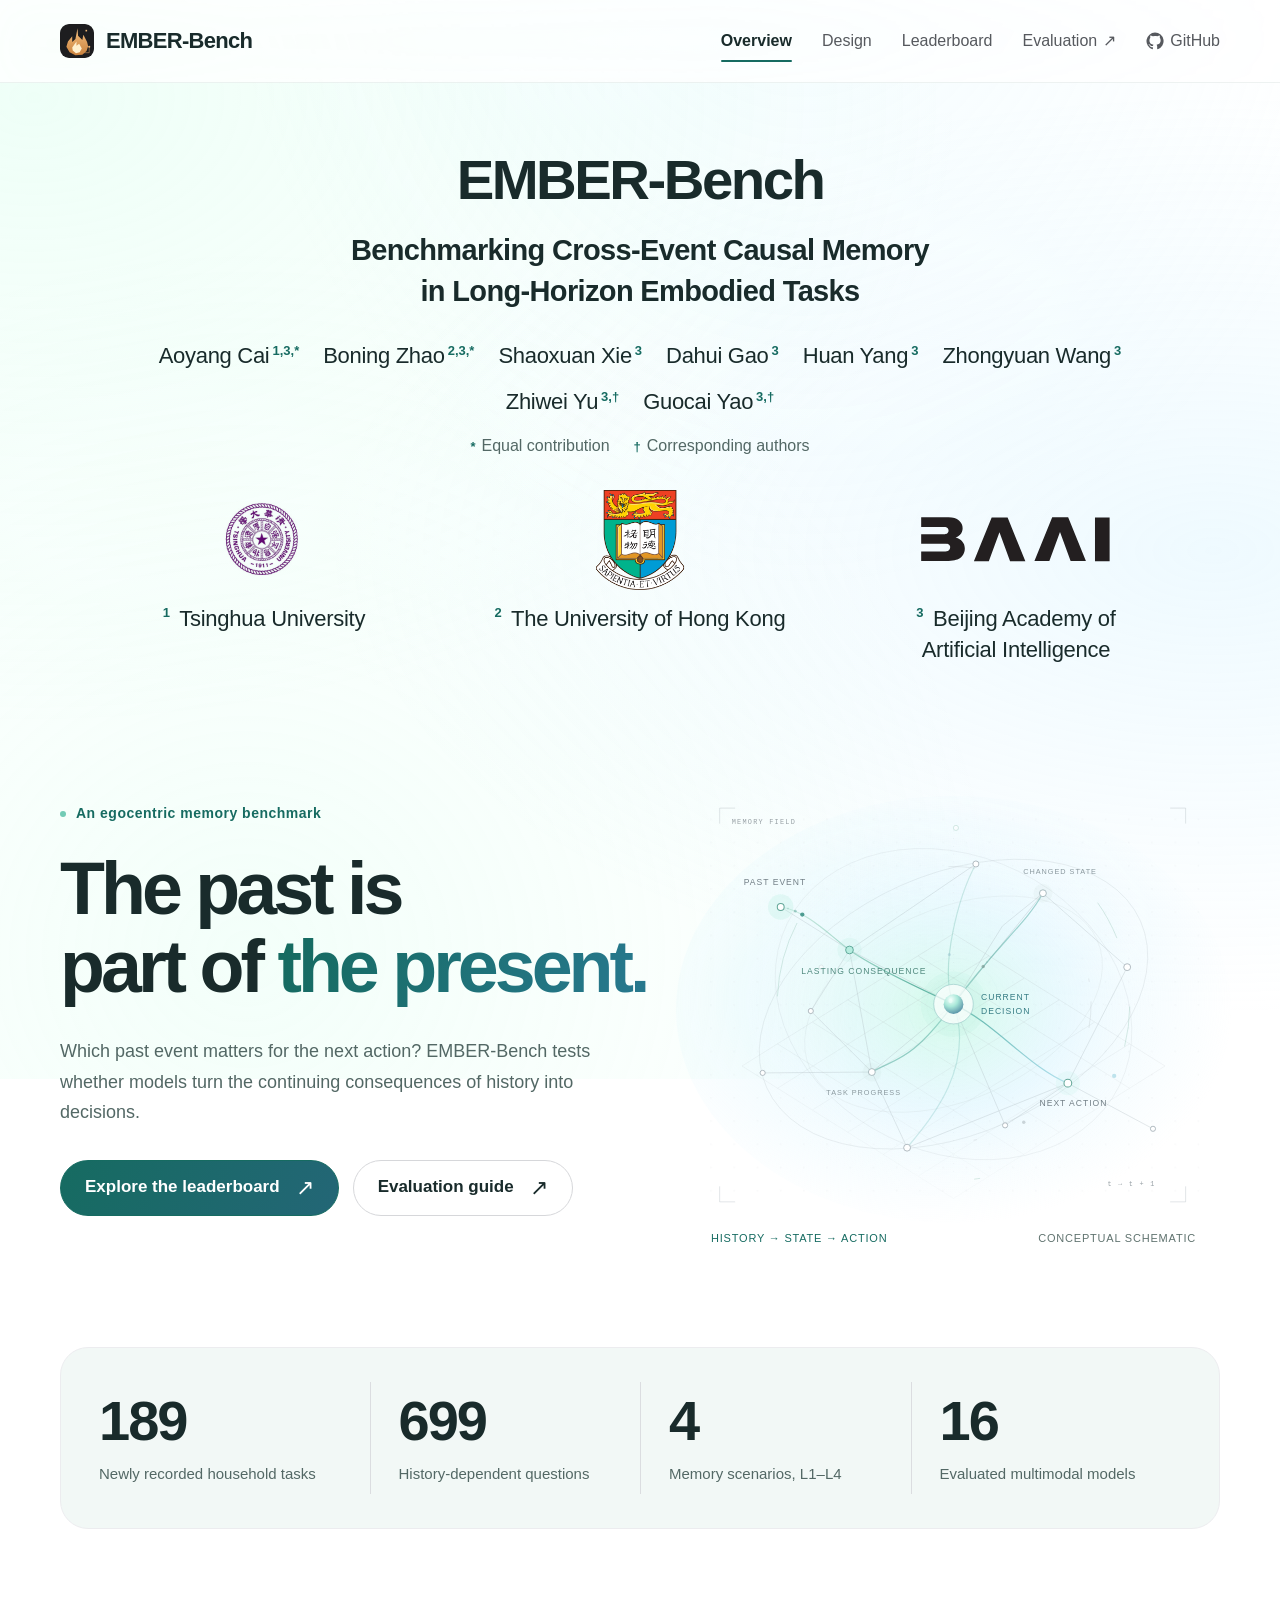
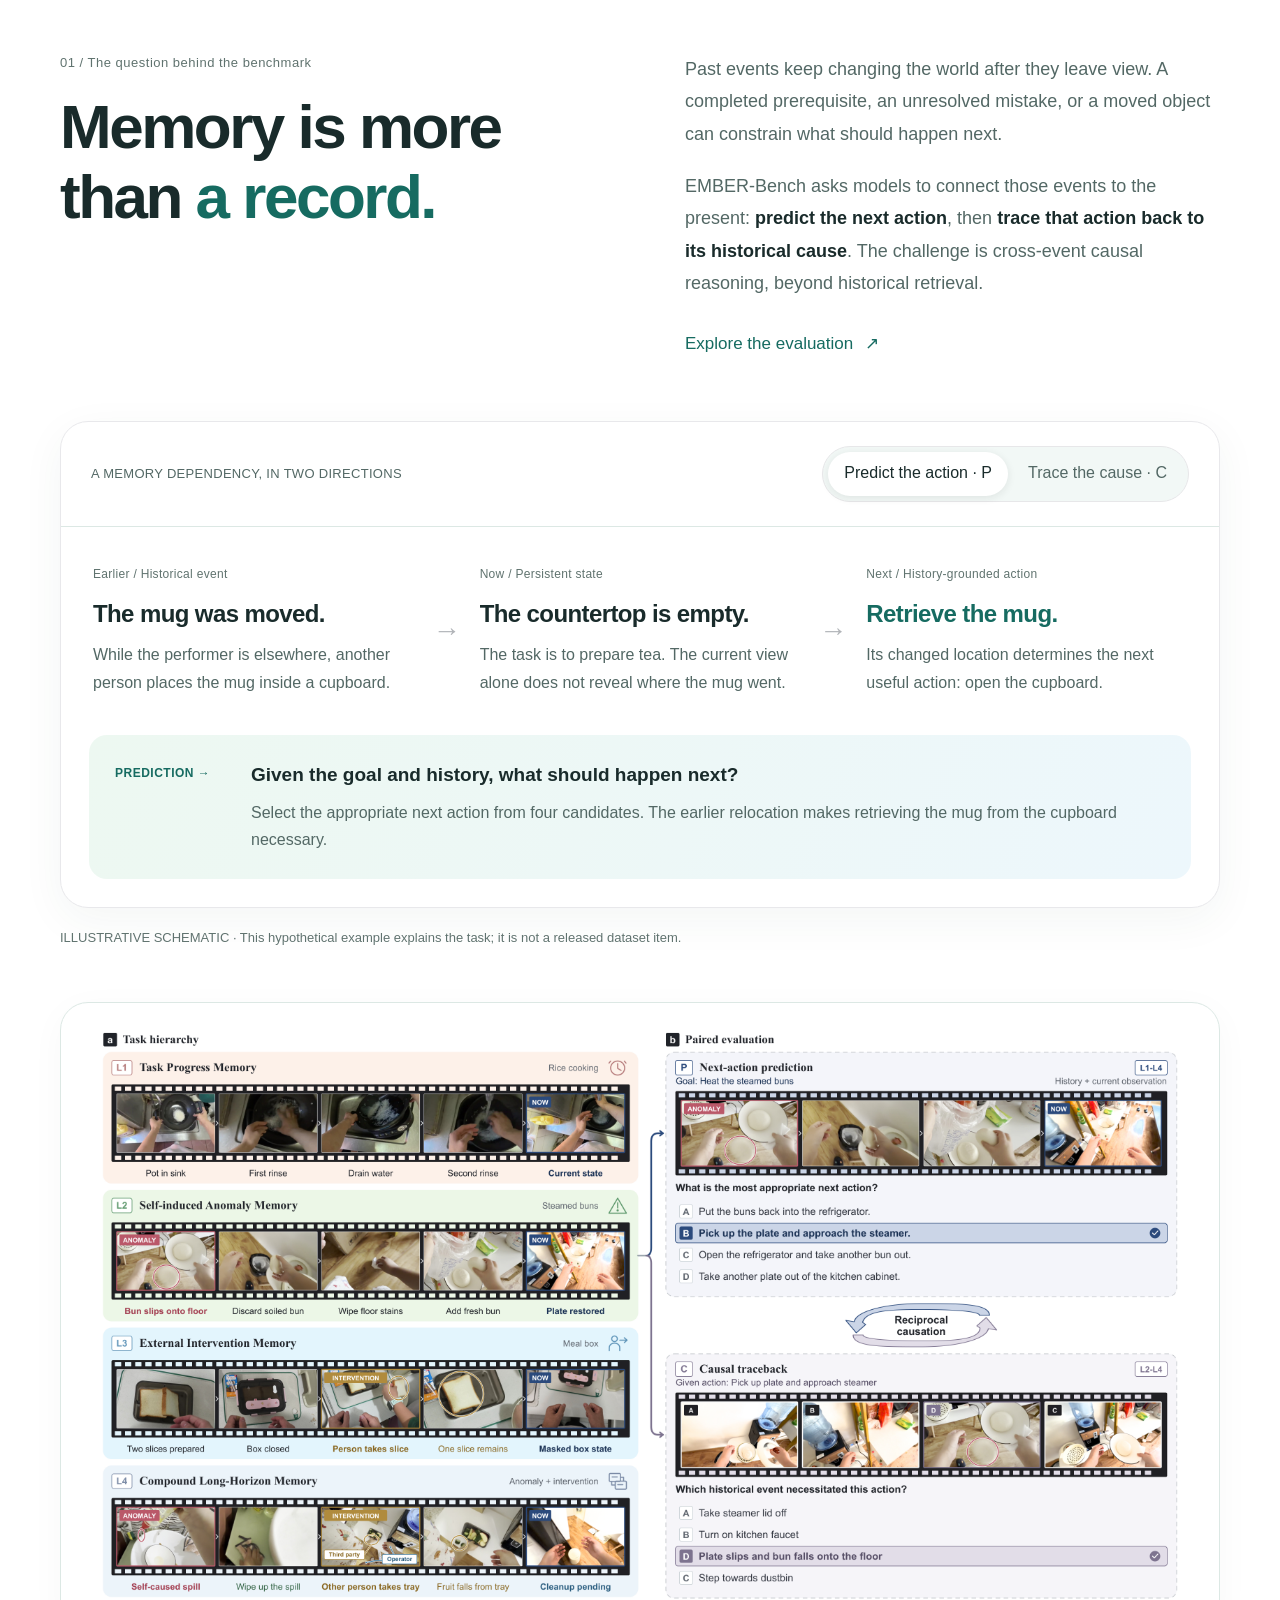
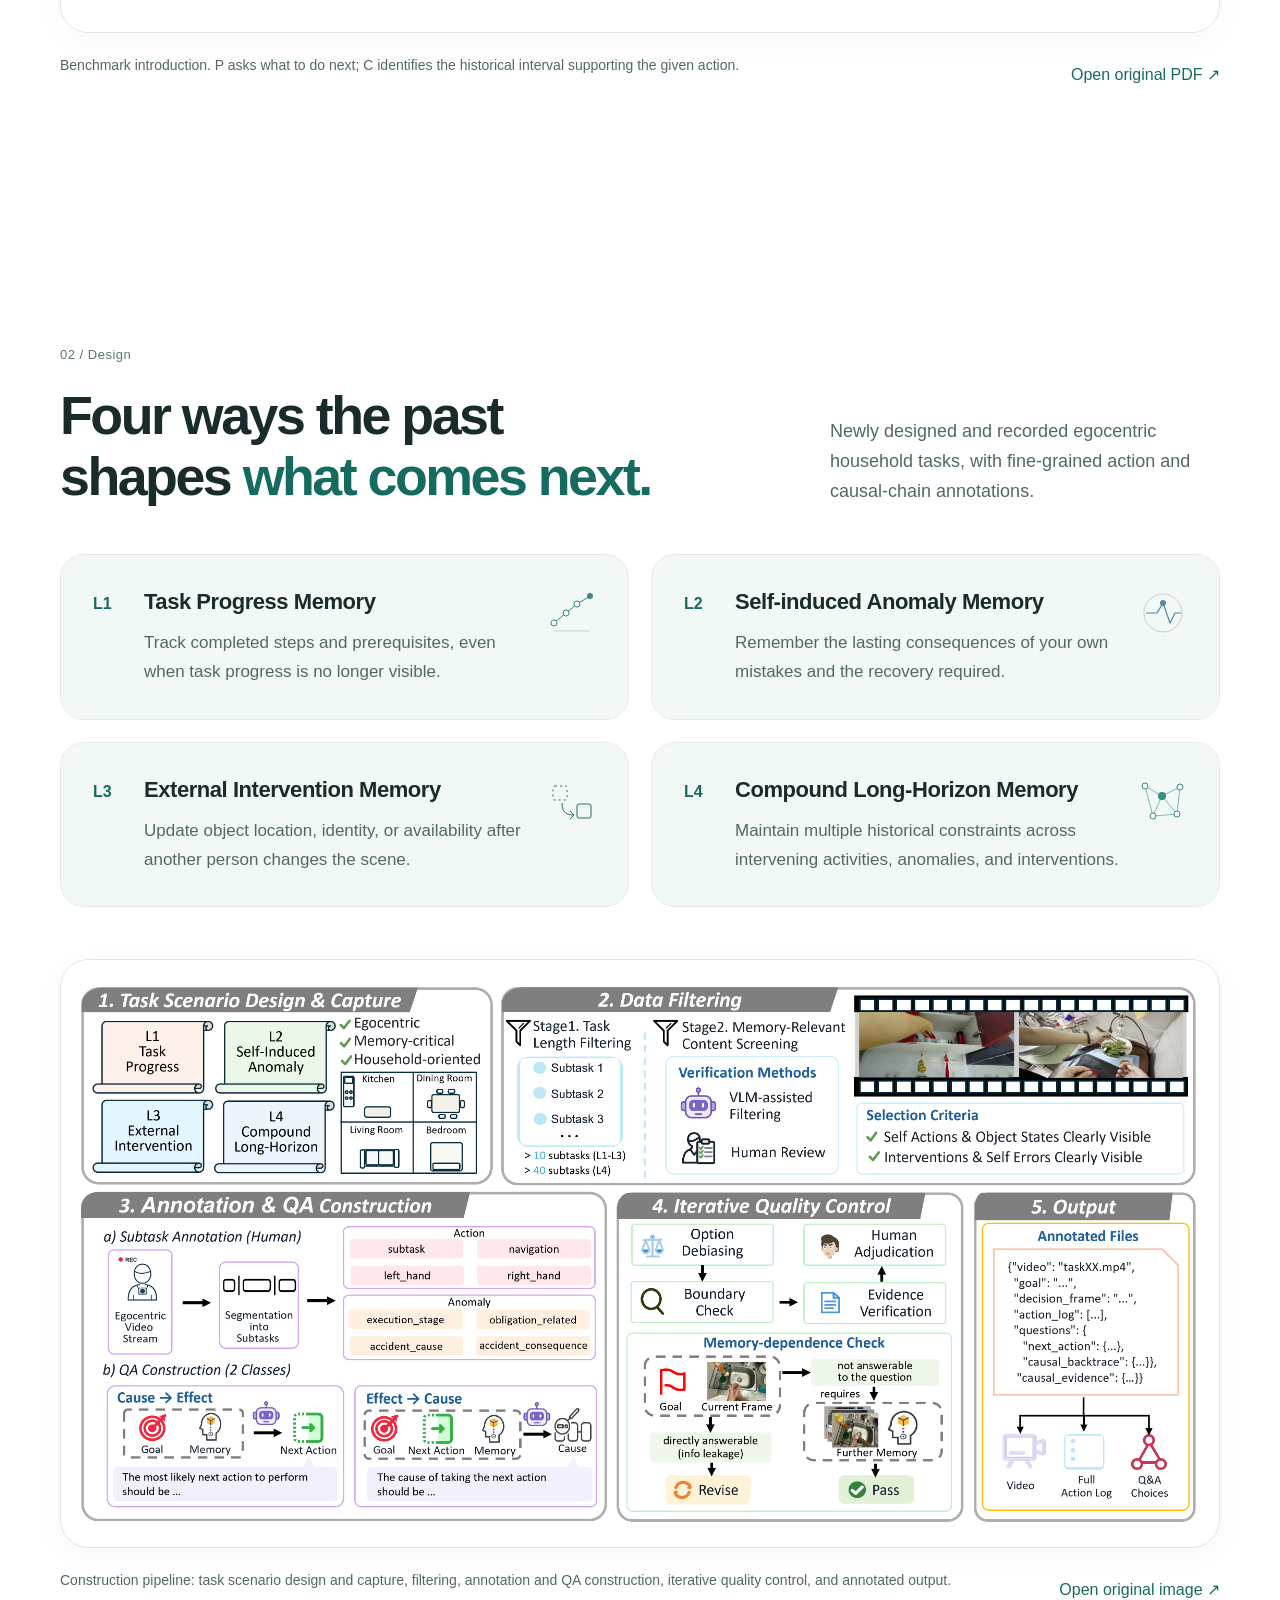
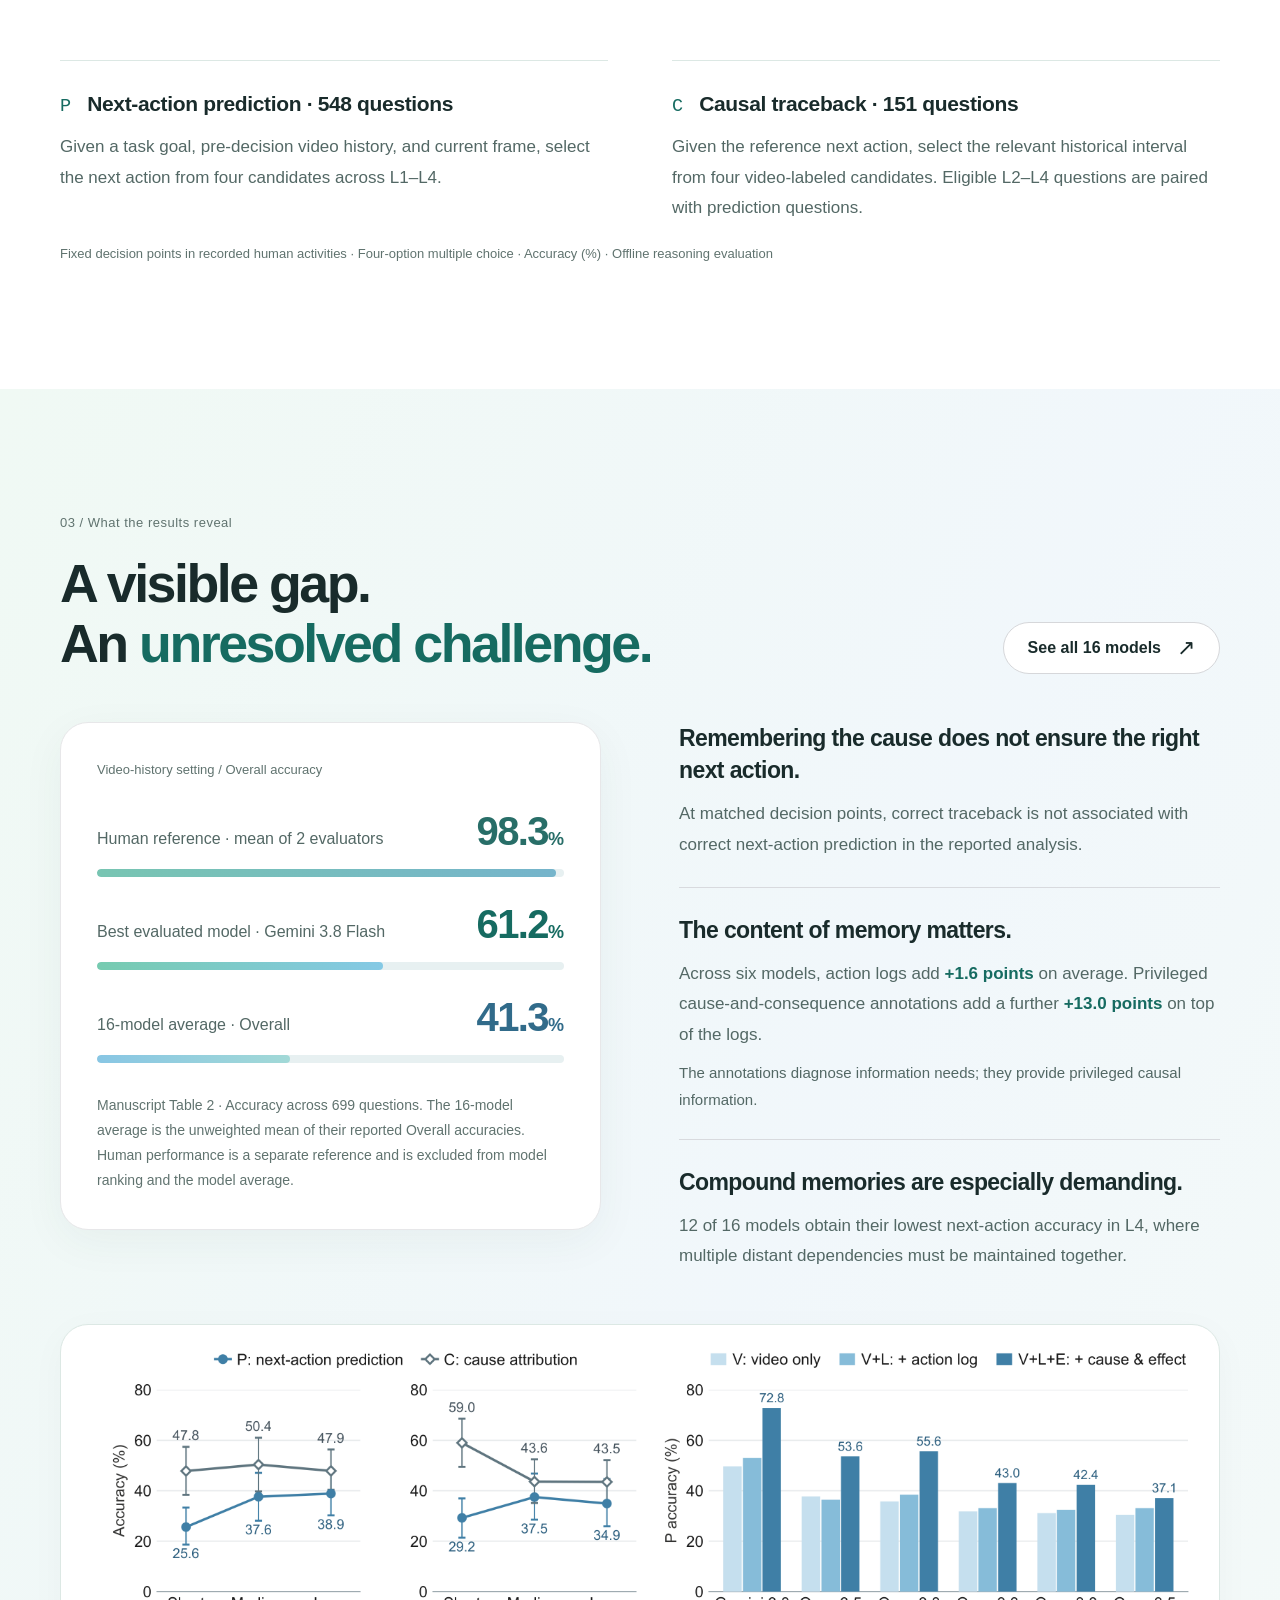
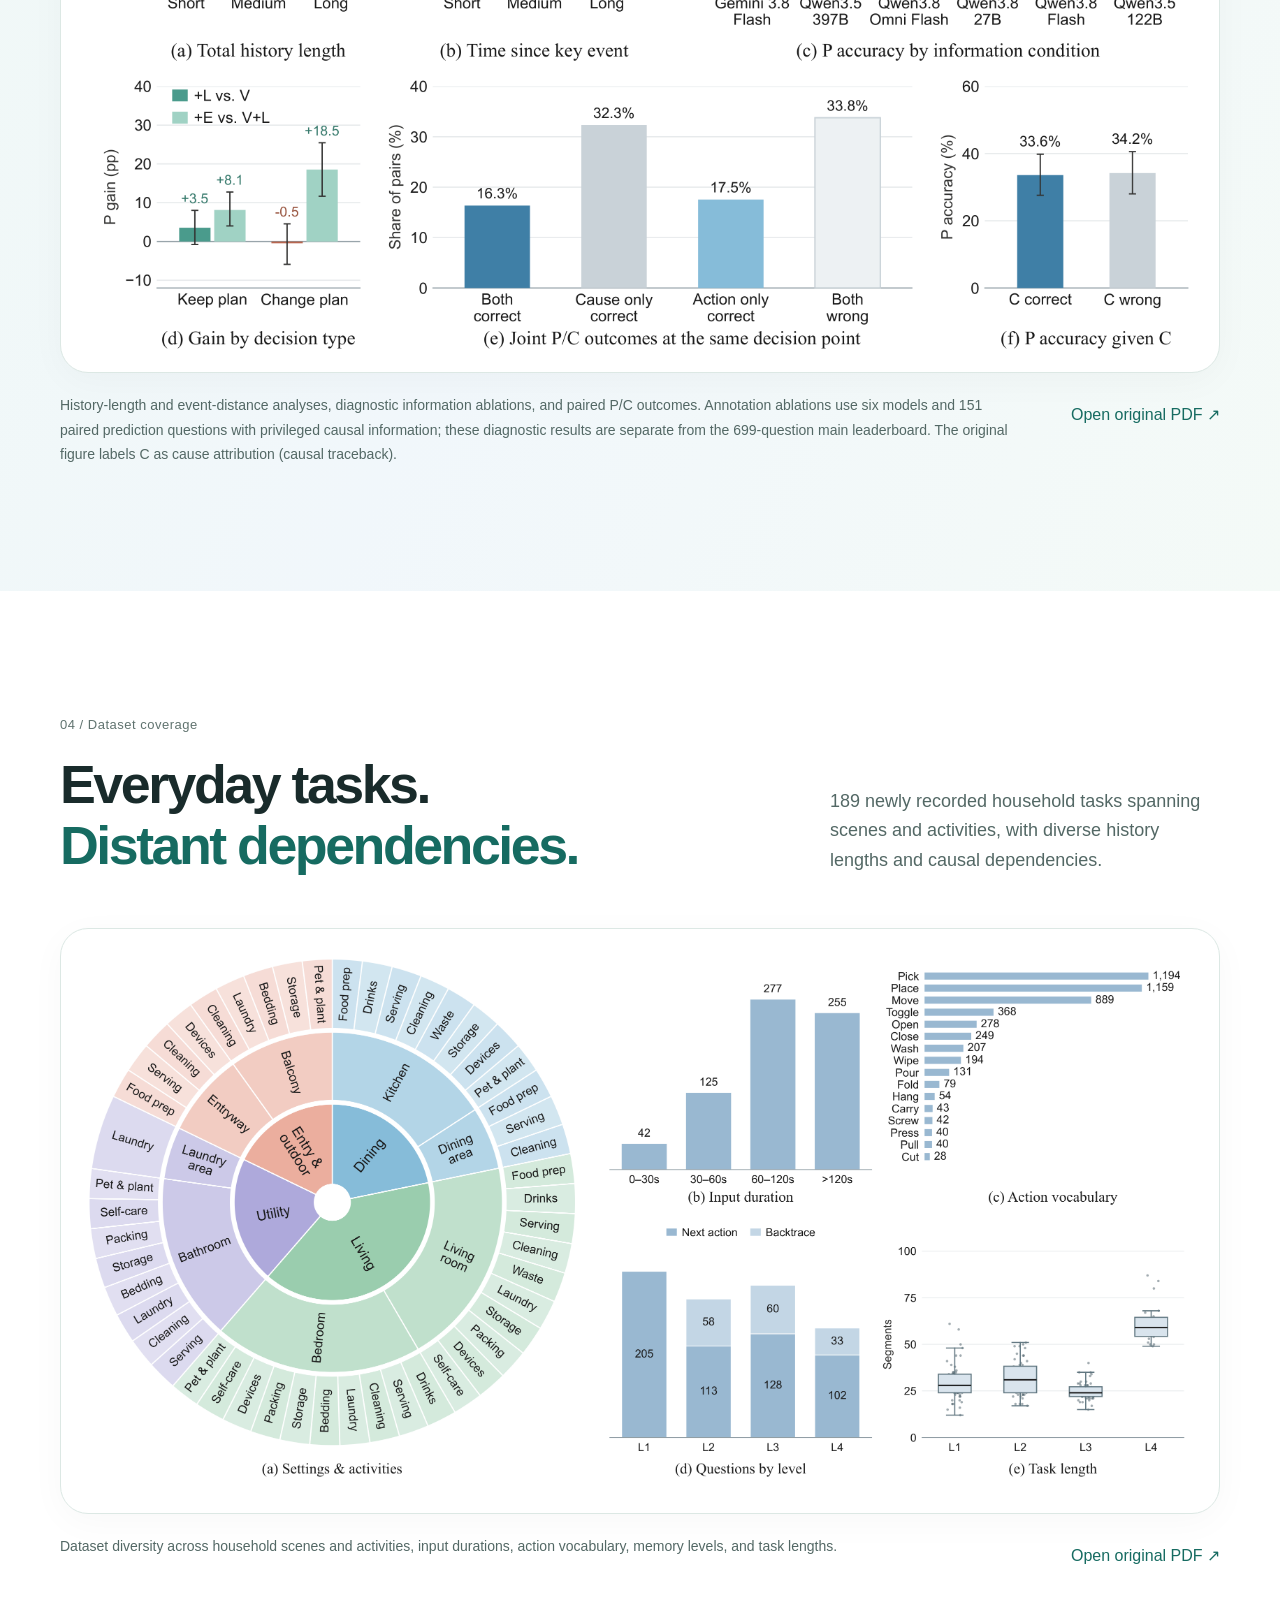
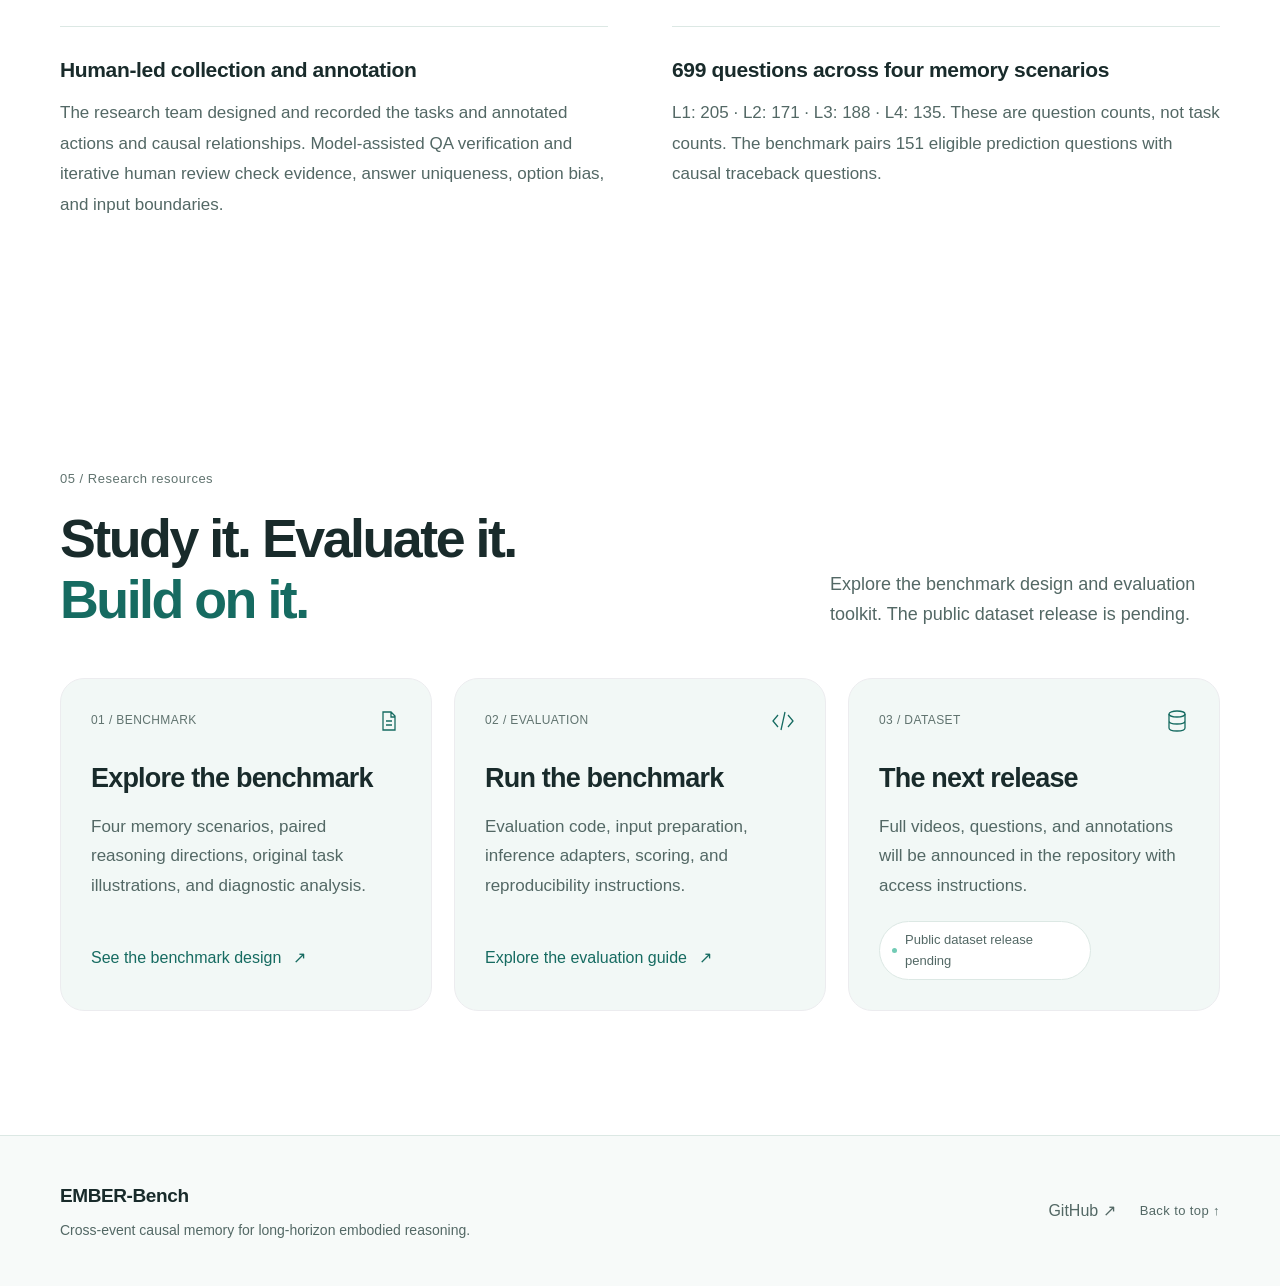
==== commit 5eea5ed2: "Add mint-blue flow and sequential model comparison bars" ====
--- a/docs/index.html
+++ b/docs/index.html
@@ -10,9 +10,9 @@
   <meta property="og:type" content="website">
   <title>EMBER-Bench · Cross-event causal memory</title>
   <link rel="icon" type="image/svg+xml" href="assets/favicon.svg?v=ember-flame-1">
-  <link rel="stylesheet" href="assets/css/style.css?v=research-masthead-2">
+  <link rel="stylesheet" href="assets/css/style.css?v=mint-memory-1">
   <script src="assets/js/common.js?v=design-nav-1" defer></script>
-  <script src="assets/js/home.js?v=light-memory-1" defer></script>
+  <script src="assets/js/home.js?v=mint-memory-1" defer></script>
   <noscript><style>.nav-links{display:flex!important;position:static!important;padding:0!important;border:0!important;font-size:14px!important;gap:12px!important;background:none!important}.mobile-nav-toggle{display:none!important}.nav{height:auto!important;min-height:67px;flex-wrap:wrap;padding-top:14px!important;padding-bottom:14px!important}.direction-tabs{display:none!important}#panel-traceback{display:block!important}</style></noscript>
 </head>
 <body id="top">
@@ -78,9 +78,9 @@
           <title id="memory-title">An unfolding field of causal memory</title>
           <desc id="memory-desc">Conceptual schematic. Signals move between past events, lasting consequences, a current decision, and the next action. This is an illustration, not benchmark data.</desc>
           <defs>
-            <radialGradient id="memory-atmosphere"><stop offset="0" stop-color="#f2c993" stop-opacity=".34"/><stop offset=".52" stop-color="#f6dec0" stop-opacity=".16"/><stop offset="1" stop-color="#fff" stop-opacity="0"/></radialGradient>
-            <radialGradient id="memory-pearl" cx=".36" cy=".26" r=".8"><stop stop-color="#fff9ef"/><stop offset=".45" stop-color="#f1c58b"/><stop offset="1" stop-color="#bc7635"/></radialGradient>
-            <linearGradient id="memory-thread" x1="106" y1="139" x2="452" y2="368" gradientUnits="userSpaceOnUse"><stop stop-color="#d2ab7a" stop-opacity=".38"/><stop offset=".55" stop-color="#bf793a" stop-opacity=".9"/><stop offset="1" stop-color="#d9b184" stop-opacity=".54"/></linearGradient>
+            <radialGradient id="memory-atmosphere"><stop offset="0" stop-color="#b4f8d9" stop-opacity=".34"/><stop offset=".52" stop-color="#c8eeff" stop-opacity=".16"/><stop offset="1" stop-color="#fff" stop-opacity="0"/></radialGradient>
+            <radialGradient id="memory-pearl" cx=".36" cy=".26" r=".8"><stop stop-color="#f4fffc"/><stop offset=".45" stop-color="#a9e8d9"/><stop offset="1" stop-color="#538ca4"/></radialGradient>
+            <linearGradient id="memory-thread" x1="106" y1="139" x2="452" y2="368" gradientUnits="userSpaceOnUse"><stop stop-color="#a3d8be" stop-opacity=".38"/><stop offset=".55" stop-color="#3c9e8d" stop-opacity=".9"/><stop offset="1" stop-color="#87cfe4" stop-opacity=".54"/></linearGradient>
             <linearGradient id="memory-fade" x1="0" y1="80" x2="0" y2="510" gradientUnits="userSpaceOnUse"><stop stop-color="#a7adb2" stop-opacity="0"/><stop offset=".3" stop-color="#a7adb2" stop-opacity=".32"/><stop offset=".9" stop-color="#a7adb2" stop-opacity=".08"/></linearGradient>
             <filter id="memory-soft-glow" x="-100%" y="-100%" width="300%" height="300%"><feGaussianBlur stdDeviation="8"/></filter>
             <pattern id="memory-dots" width="27" height="27" patternUnits="userSpaceOnUse"><circle cx="1" cy="1" r=".65" fill="#bec3c7" opacity=".45"/></pattern>
@@ -98,9 +98,9 @@
               <ellipse cx="310" cy="270" rx="183" ry="111" transform="rotate(-24 310 270)" opacity=".2"/>
               <path d="M97 270h426M310 68v404" stroke-dasharray="1 8" opacity=".21"/>
             </g>
-            <g data-memory-orbit="1" fill="none" stroke="#c7a17a" stroke-width=".8" opacity=".48">
+            <g data-memory-orbit="1" fill="none" stroke="#8bbfae" stroke-width=".8" opacity=".48">
               <circle cx="310" cy="270" r="205" stroke-dasharray="47 241 7 355 89 420"/>
-              <circle cx="310" cy="65" r="3" fill="#fff"/><circle cx="498" cy="351" r="2.5" fill="#d6b08a" stroke="none"/>
+              <circle cx="310" cy="65" r="3" fill="#fff"/><circle cx="498" cy="351" r="2.5" fill="#80c7d8" stroke="none"/>
             </g>
             <g data-memory-orbit="-1" fill="none" stroke="#b9c0c4" stroke-width=".6" opacity=".58">
               <circle cx="310" cy="270" r="160" stroke-dasharray="31 196 4 520"/>
@@ -118,24 +118,24 @@
             <g fill="#fff" stroke="#a6b2b8" stroke-width="1">
               <circle cx="512" cy="227" r="4"/><circle cx="336" cy="107" r="3.5"/><circle cx="144" cy="278" r="3"/><circle cx="88" cy="350" r="3"/><circle cx="256" cy="437" r="4"/><circle cx="370" cy="411" r="3"/><circle cx="542" cy="415" r="3"/>
             </g>
-            <g data-memory-node="0" data-x="109" data-y="157"><circle data-node-halo cx="109" cy="157" r="12" fill="#f1c58b" opacity=".12"/><circle cx="109" cy="157" r="4" fill="#fff" stroke="#c29664" stroke-width="1.2"/></g>
-            <g data-memory-node="1" data-x="189" data-y="207"><circle data-node-halo cx="189" cy="207" r="14" fill="#f1c58b" opacity=".15"/><circle cx="189" cy="207" r="4.5" fill="#efc58f" stroke="#bf8447" stroke-width="1"/></g>
-            <g data-memory-node="2" data-x="310" data-y="270"><circle data-node-halo cx="310" cy="270" r="38" fill="#e5b674" opacity=".1"/></g>
-            <g data-memory-node="3" data-x="443" data-y="362"><circle data-node-halo cx="443" cy="362" r="14" fill="#f1c58b" opacity=".14"/><circle cx="443" cy="362" r="4.5" fill="#fff" stroke="#c29664" stroke-width="1.2"/></g>
+            <g data-memory-node="0" data-x="109" data-y="157"><circle data-node-halo cx="109" cy="157" r="12" fill="#a9e8d9" opacity=".12"/><circle cx="109" cy="157" r="4" fill="#fff" stroke="#63a799" stroke-width="1.2"/></g>
+            <g data-memory-node="1" data-x="189" data-y="207"><circle data-node-halo cx="189" cy="207" r="14" fill="#a9e8d9" opacity=".15"/><circle cx="189" cy="207" r="4.5" fill="#b5eddf" stroke="#549f91" stroke-width="1"/></g>
+            <g data-memory-node="2" data-x="310" data-y="270"><circle data-node-halo cx="310" cy="270" r="38" fill="#a3ddcf" opacity=".1"/></g>
+            <g data-memory-node="3" data-x="443" data-y="362"><circle data-node-halo cx="443" cy="362" r="14" fill="#a9e8d9" opacity=".14"/><circle cx="443" cy="362" r="4.5" fill="#fff" stroke="#63a799" stroke-width="1.2"/></g>
             <g data-memory-node="4" data-x="414" data-y="141"><circle data-node-halo cx="414" cy="141" r="11" fill="#a0b9b4" opacity=".08"/><circle cx="414" cy="141" r="4" fill="#fff" stroke="#9fb3b7" stroke-width="1"/></g>
             <g data-memory-node="5" data-x="215" data-y="349"><circle data-node-halo cx="215" cy="349" r="11" fill="#a0b9b4" opacity=".08"/><circle cx="215" cy="349" r="4" fill="#fff" stroke="#9fb3b7" stroke-width="1"/></g>
-            <g fill="none" stroke="#cf9b61" stroke-width=".7"><circle data-memory-ripple="0" cx="310" cy="270" r="32" opacity=".12"/><circle data-memory-ripple="1" cx="310" cy="270" r="53" opacity=".08"/></g>
-            <circle cx="310" cy="270" r="28" fill="#e9b673" opacity=".2" filter="url(#memory-soft-glow)"/>
-            <circle cx="310" cy="270" r="23" fill="#fff" fill-opacity=".72" stroke="#d5b18b" stroke-width=".75"/>
+            <g fill="none" stroke="#74baa9" stroke-width=".7"><circle data-memory-ripple="0" cx="310" cy="270" r="32" opacity=".12"/><circle data-memory-ripple="1" cx="310" cy="270" r="53" opacity=".08"/></g>
+            <circle cx="310" cy="270" r="28" fill="#b5eddf" opacity=".2" filter="url(#memory-soft-glow)"/>
+            <circle cx="310" cy="270" r="23" fill="#fff" fill-opacity=".72" stroke="#98c9c8" stroke-width=".75"/>
             <circle data-memory-core cx="310" cy="270" r="11.5" fill="url(#memory-pearl)"/>
-            <circle cx="306.5" cy="266.5" r="2.4" fill="#fff5e4" opacity=".66"/>
-            <g data-memory-signal="history" fill="#b87a3a"><circle data-signal-tail="2" cx="173" cy="196" r="1.1" opacity=".22"/><circle data-signal-tail="1" cx="180" cy="202" r="1.6" opacity=".45"/><circle data-signal-head cx="189" cy="207" r="2.5"/></g>
+            <circle cx="306.5" cy="266.5" r="2.4" fill="#f0fffa" opacity=".66"/>
+            <g data-memory-signal="history" fill="#358d81"><circle data-signal-tail="2" cx="173" cy="196" r="1.1" opacity=".22"/><circle data-signal-tail="1" cx="180" cy="202" r="1.6" opacity=".45"/><circle data-signal-head cx="189" cy="207" r="2.5"/></g>
             <g data-memory-signal="recall" fill="#73908a" opacity=".65"><circle data-signal-tail="1" cx="373" cy="196" r="1.2" opacity=".35"/><circle data-signal-head cx="366" cy="205" r="2"/></g>
-            <g data-memory-signal="state" fill="#b6a18a" opacity=".45"><circle data-signal-head cx="295" cy="315" r="1.8"/></g>
+            <g data-memory-signal="state" fill="#86b1c4" opacity=".45"><circle data-signal-head cx="295" cy="315" r="1.8"/></g>
           </g>
           <g font-family="-apple-system,BlinkMacSystemFont,Segoe UI,sans-serif" font-size="10" letter-spacing="1.15" fill="#727f86">
-            <text x="66" y="132">PAST EVENT</text><text x="133" y="235" fill="#9b733f">LASTING CONSEQUENCE</text>
-            <text x="342" y="265" fill="#a36b2d">CURRENT</text><text x="342" y="281" fill="#a36b2d">DECISION</text>
+            <text x="66" y="132">PAST EVENT</text><text x="133" y="235" fill="#518a7f">LASTING CONSEQUENCE</text>
+            <text x="342" y="265" fill="#377d85">CURRENT</text><text x="342" y="281" fill="#377d85">DECISION</text>
             <text x="410" y="389">NEXT ACTION</text><text x="391" y="119" font-size="8.5" fill="#8b999f">CHANGED STATE</text><text x="162" y="376" font-size="8.5" fill="#8b999f">TASK PROGRESS</text>
           </g>
           <g fill="none" stroke="#b3bdc2" stroke-width=".65" opacity=".7"><path d="M38 60V42h18M562 42h18v18M38 482v18h18M562 500h18v-18"/></g>
@@ -194,7 +194,7 @@
   <section class="section results-section" aria-labelledby="findings-heading"><div class="container">
     <div class="section-heading"><div><div class="section-index">03 / What the results reveal</div><h2 id="findings-heading">A visible gap.<br>An <em>unresolved challenge.</em></h2></div><a href="leaderboard.html" class="button">See all 16 models <span class="arrow" aria-hidden="true">↗</span></a></div>
     <div class="findings-grid">
-      <div class="score-comparison"><header>Video-history setting / Overall accuracy</header><div class="score-row human"><span class="score-label">Human reference · mean of 2 evaluators</span><strong>98.3<span>%</span></strong><div class="score-bar" style="--value:98.3%"><span></span></div></div><div class="score-row model"><span class="score-label">Best evaluated model · Gemini 3.8 Flash</span><strong>61.2<span>%</span></strong><div class="score-bar" style="--value:61.2%"><span></span></div></div><div class="score-row"><span class="score-label">Random choice</span><strong>25.0<span>%</span></strong><div class="score-bar" style="--value:25%;opacity:.35"><span></span></div></div><p class="comparison-note">Manuscript Table 2 · Accuracy across 699 questions. Human performance is a reference and is excluded from model ranking.</p></div>
+      <div class="score-comparison"><header>Video-history setting / Overall accuracy</header><div class="score-row human"><span class="score-label">Human reference · mean of 2 evaluators</span><strong>98.3<span>%</span></strong><div class="score-bar" style="--value:98.3%"><span></span></div></div><div class="score-row model"><span class="score-label">Best evaluated model · Gemini 3.8 Flash</span><strong>61.2<span>%</span></strong><div class="score-bar" style="--value:61.2%"><span></span></div></div><div class="score-row average"><span class="score-label">16-model average · Overall</span><strong id="model-average">41.3<span>%</span></strong><div class="score-bar" style="--value:41.26875%"><span></span></div></div><p class="comparison-note">Manuscript Table 2 · Accuracy across 699 questions. The 16-model average is the unweighted mean of their reported Overall accuracies. Human performance is a separate reference and is excluded from model ranking and the model average.</p></div>
       <div><article class="finding"><h3>Remembering the cause does not ensure the right next action.</h3><p>At matched decision points, correct traceback is not associated with correct next-action prediction in the reported analysis.</p></article><article class="finding"><h3>The content of memory matters.</h3><p>Across six models, action logs add <span class="gain">+1.6 points</span> on average. Privileged cause-and-consequence annotations add a further <span class="gain">+13.0 points</span> on top of the logs.</p><p style="margin-top:8px;font-size:10px">The annotations diagnose information needs; they provide privileged causal information.</p></article><article class="finding"><h3>Compound memories are especially demanding.</h3><p>12 of 16 models obtain their lowest next-action accuracy in L4, where multiple distant dependencies must be maintained together.</p></article></div>
     </div>
     <a href="assets/figures/section4_analysis.pdf" class="figure-box original-figure" aria-label="Open the original six-panel experimental analysis PDF"><img src="assets/figures/section4_analysis.png" alt="Original six-panel analysis figure showing history-length and event-distance breakdowns, diagnostic information ablations, and paired prediction and traceback outcomes." loading="lazy" width="3200" height="1738"></a>
--- a/docs/assets/css/style.css
+++ b/docs/assets/css/style.css
@@ -1,16 +1,22 @@
 @charset "UTF-8";
-/* Warm light, generous type, restrained depth. */
+/* Pale mint and ice blue, generous type, restrained depth. */
 :root {
- color-scheme:light; --bg:#fff; --surface:#f5f5f7; --surface-2:#ececef;
- --ink:#1d1d1f; --muted:#62666b; --dim:#74797f; --line:#e2e3e6;
- --ember:#a75f20; --ember-glow:#e69a4b; --coral:#b35f50; --mint:#306e68;
+ color-scheme:light; --bg:#fff; --surface:#f2f8f6; --surface-2:#e7f0f1;
+ --ink:#192b2b; --muted:#536865; --dim:#60736f; --line:#dce8e4;
+ --ember:#166b61; --ember-glow:#72cbb5; --coral:#5488a8; --mint:#286e68;
  --sans:-apple-system,BlinkMacSystemFont,"Segoe UI",Arial,sans-serif;
  --mono:ui-monospace,SFMono-Regular,Consolas,monospace; --serif:var(--sans);
- --gutter:60px; --radius:28px; --nav-height:82px; --shadow:0 12px 44px rgb(29 29 31 / 5%);
+ --gutter:60px; --radius:28px; --nav-height:82px; --shadow:0 12px 44px rgb(31 78 67 / 5%);
 }
 *{box-sizing:border-box}
 html{scroll-behavior:smooth;scroll-padding-top:110px}
-body{margin:0;color:var(--ink);background:var(--bg);font:17px/1.65 var(--sans);-webkit-font-smoothing:antialiased}
+body{position:relative;isolation:isolate;margin:0;color:var(--ink);background:var(--bg);font:17px/1.65 var(--sans);-webkit-font-smoothing:antialiased}
+/* Two slow, soft light fields drift behind the content; no animated filters. */
+body:before,body:after{content:"";position:fixed;z-index:-1;inset:-14vmax;pointer-events:none}
+body:before{background:radial-gradient(ellipse at 13% 22%,rgb(179 255 220 / 22%) 0%,transparent 46%),radial-gradient(ellipse at 85% 58%,rgb(173 230 255 / 20%) 0%,transparent 45%);animation:memory-light-mint 32s ease-in-out infinite alternate}
+body:after{background:radial-gradient(ellipse at 60% 4%,rgb(190 240 255 / 18%) 0%,transparent 42%),radial-gradient(ellipse at 26% 90%,rgb(188 255 225 / 18%) 0%,transparent 44%);animation:memory-light-blue 39s ease-in-out infinite alternate}
+@keyframes memory-light-mint{from{transform:translate3d(-1.5%,1%,0) scale(1)}to{transform:translate3d(2.5%,-2%,0) scale(1.04)}}
+@keyframes memory-light-blue{from{transform:translate3d(1%,2%,0) scale(1.03)}to{transform:translate3d(-2%,-1.5%,0) scale(1)}}
 a{color:inherit;text-decoration:none}
 button,input,select{font:inherit}
 button{color:inherit;cursor:pointer}button:disabled{cursor:default}
@@ -18,8 +24,8 @@
 p,h1,h2,h3,h4{margin:0}p+p{margin-top:20px}
 h1,h2,h3,strong{font-weight:650}
 em{font-family:inherit;font-style:normal;font-weight:inherit}sup{font-size:.58em}code{font:.88em var(--mono)}
-::selection{color:#3a230f;background:#f2d4b1}
-:where(a,button,input,select,summary,[tabindex]):focus-visible{outline:3px solid #bb7534;outline-offset:5px}
+::selection{color:#164b44;background:#c6f1e3}
+:where(a,button,input,select,summary,[tabindex]):focus-visible{outline:3px solid #388d82;outline-offset:5px}
 [hidden]{display:none!important}
 .container{width:100%;max-width:1440px;margin:0 auto;padding:0 var(--gutter)}
 .visually-hidden{position:absolute!important;width:1px;height:1px;margin:-1px;padding:0;overflow:hidden;clip:rect(0,0,0,0);white-space:nowrap;border:0}
@@ -27,7 +33,7 @@
 .skip-link:focus{transform:none}
 
 /* Translucent navigation; uninterrupted wordmark. */
-.site-header{position:sticky;top:0;z-index:30;border-bottom:1px solid rgb(29 29 31 / 7%);background:rgb(255 255 255 / 86%);backdrop-filter:saturate(160%) blur(22px)}
+.site-header{position:sticky;top:0;z-index:30;border-bottom:1px solid rgb(37 93 77 / 8%);background:rgb(255 255 255 / 86%);backdrop-filter:saturate(140%) blur(22px)}
 .nav{display:flex;align-items:center;justify-content:space-between;gap:24px;min-height:var(--nav-height)}
 .brand{display:inline-flex;align-items:center;gap:12px;font-size:22px;font-weight:680;line-height:1;letter-spacing:-.7px;white-space:nowrap}
 .brand img{flex:0 0 auto;width:34px;height:34px;border-radius:9px}
@@ -51,9 +57,9 @@
 .section-heading h2 em,.intro-grid h2 em{color:var(--ember)}
 .section-heading>p{max-width:390px;color:var(--muted);font-size:18px;line-height:1.65}
 .button{display:inline-flex;align-items:center;justify-content:center;gap:16px;min-height:52px;max-width:100%;padding:12px 24px;border:1px solid #d6d7da;border-radius:999px;color:var(--ink);background:#fff;font-size:16px;font-weight:550;line-height:1.35;text-align:center;white-space:normal;transition:background .25s,border-color .25s,box-shadow .25s,transform .25s}
-.button:hover{background:#f5f5f7;border-color:#bfc1c6;box-shadow:0 5px 18px rgb(29 29 31 / 5%);transform:translateY(-1px)}
-.button-primary{color:#fff;background:var(--ember);border-color:var(--ember)}
-.button-primary:hover{color:#fff;background:#8f501a;border-color:#8f501a;box-shadow:0 8px 24px rgb(167 95 32 / 18%)}
+.button:hover{background:#f1faf6;border-color:#aecbc1;box-shadow:0 5px 18px rgb(26 84 70 / 6%);transform:translateY(-1px)}
+.button-primary{color:#fff;background:linear-gradient(115deg,#166b61,#236676);border-color:var(--ember)}
+.button-primary:hover{color:#fff;background:linear-gradient(115deg,#10584e,#1d5668);border-color:#10584e;box-shadow:0 8px 24px rgb(30 107 93 / 18%)}
 .button .arrow{flex:0 0 auto;font-size:22px;font-weight:400;line-height:1}
 .inline-link{display:inline-flex;align-items:center;gap:12px;min-height:44px;margin-top:23px;color:var(--ember);font-size:17px;font-weight:500}
 .inline-link:hover{text-decoration:underline;text-underline-offset:5px}
@@ -62,7 +68,7 @@
 .hero{position:relative;padding-top:104px;padding-bottom:100px;overflow:hidden}
 .hero-grid{position:relative;display:grid;grid-template-columns:1.12fr 1fr;gap:30px;align-items:center}
 .hero h1{margin:26px 0 30px;font-size:clamp(62px,5.75vw,83px);line-height:1.06;font-weight:700;letter-spacing:-4px}
-.hero h1 em{color:var(--ember)}
+.hero h1 em{color:var(--ember);background:linear-gradient(110deg,#166b61 5%,#27788d 96%);background-clip:text;-webkit-background-clip:text;-webkit-text-fill-color:transparent}
 .hero .full-name{max-width:570px;margin-bottom:16px;color:var(--ink);font-size:21px;font-weight:500;line-height:1.55;letter-spacing:-.3px}
 .hero-copy>p{max-width:540px;color:var(--muted);font-size:18px;line-height:1.7}
 .hero-actions{display:flex;flex-wrap:wrap;align-items:center;gap:14px;margin-top:32px}
@@ -70,16 +76,16 @@
 .status-line{display:flex;align-items:center;gap:9px;margin-top:25px;color:var(--dim);font-size:14px}
 .status-line i{width:5px;height:5px;border-radius:50%;background:var(--mint)}
 .hero-visual{position:relative;min-width:0;isolation:isolate}
-.hero-visual:before{content:"";position:absolute;z-index:-1;inset:5% -2%;pointer-events:none;border-radius:50%;background:radial-gradient(ellipse,#f6debf80 0%,#fff9ee66 35%,transparent 70%)}
+.hero-visual:before{content:"";position:absolute;z-index:-1;inset:5% -2%;pointer-events:none;border-radius:50%;background:radial-gradient(ellipse at 45% 48%,rgb(184 248 221 / 34%) 0%,rgb(194 238 255 / 24%) 36%,transparent 72%)}
 .hero-visual svg{width:100%;height:auto;overflow:visible}
 .visual-caption{display:flex;justify-content:space-between;gap:12px;padding:0 24px;margin-top:-8px;color:var(--dim);font-size:11px;letter-spacing:.8px}
 .visual-caption span:first-child{color:var(--ember)}
 .hero-visual [fill="#101316"],.scenario-glyph [fill="#101316"]{fill:#fff}
-.hero-visual [stroke="#efad79"],.scenario-glyph [stroke="#efad79"]{stroke:#bb7534}
+.hero-visual [stroke="#efad79"],.scenario-glyph [stroke="#efad79"]{stroke:#388d82}
 .scenario-glyph [stroke="#a2c9bd"]{stroke:var(--mint)}
 .scenario-glyph [stroke="#e78775"]{stroke:var(--coral)}
 .scenario-glyph [stroke="#30363a"]{stroke:#c9cdd0}
-.scenario-glyph [fill="#efad79"]{fill:#bb7534}
+.scenario-glyph [fill="#efad79"]{fill:#388d82}
 .scenario-glyph [fill="#e78775"]{fill:var(--coral)}
 
 /* Metrics and the reasoning demonstration. */
@@ -102,7 +108,7 @@
 .event-cell h3{margin:14px 0 12px;font-size:24px;font-weight:600;line-height:1.3;letter-spacing:-.6px}
 .event-cell p{color:var(--muted);font-size:16px;line-height:1.75}.event-cell.ember h3{color:var(--ember)}
 .chain-arrow{display:flex;align-items:center;justify-content:center;color:#b1b4b8;font-size:28px}
-.direction-answer{display:flex;align-items:flex-start;gap:24px;margin:0 28px 28px;padding:26px;border-radius:18px;background:#fbf4eb}
+.direction-answer{display:flex;align-items:flex-start;gap:24px;margin:0 28px 28px;padding:26px;border-radius:18px;background:linear-gradient(115deg,#edf8f1,#edf7fc)}
 .answer-tag{flex:0 0 112px;padding-top:3px;color:var(--ember);font-size:12px;font-weight:600;letter-spacing:.5px}
 .direction-answer h4{font-size:19px;font-weight:600;line-height:1.5}
 .direction-answer p{margin-top:9px;color:var(--muted);font-size:16px;line-height:1.7}
@@ -127,7 +133,7 @@
 .protocol-item p{color:var(--muted);font-size:17px;line-height:1.8}.protocol-item code{color:var(--ember)}
 
 /* Results alternate ground, clear data hierarchy. */
-.results-section{background:var(--surface)}
+.results-section{background:linear-gradient(115deg,#f0f9f4,#f1f7fb 55%,#f4faf7)}
 .findings-grid{display:grid;grid-template-columns:1fr 1fr;gap:78px;align-items:start}
 .score-comparison{padding:36px;border:1px solid #e7e7e9;border-radius:var(--radius);background:#fff;box-shadow:var(--shadow)}
 .score-comparison header{margin-bottom:30px;color:var(--dim);font-size:13px;font-weight:500}
@@ -136,8 +142,9 @@
 .score-row strong{font-size:40px;font-weight:600;line-height:1;letter-spacing:-1.6px}
 .score-row strong span{font-size:18px;letter-spacing:0}
 .score-bar{grid-column:1/-1;height:8px;margin-top:6px;overflow:hidden;border-radius:999px;background:var(--surface-2)}
-.score-bar span{display:block;width:var(--value);height:100%;border-radius:inherit;background:var(--ember-glow);transform-origin:left}
-.score-row.human strong{color:var(--mint)}.score-row.human .score-bar span{background:#72aaa0}.score-row.model strong{color:var(--ember)}
+.score-bar span{display:block;width:var(--value);height:100%;border-radius:inherit;background:linear-gradient(90deg,#76cbb0,#85c9e5);transform-origin:left center}
+.score-row.human strong{color:var(--mint)}.score-row.human .score-bar span{background:linear-gradient(90deg,#78c5b2,#75b4cb)}.score-row.model strong{color:var(--ember)}
+.score-row.average strong{color:#316b8a}.score-row.average .score-bar span{background:linear-gradient(90deg,#88c6e4,#a2d9d7)}
 .comparison-note{margin-top:30px;color:var(--dim);font-size:14px;line-height:1.8}
 .finding{padding:26px 0;border-top:1px solid #d8dade}
 .finding:first-child{padding-top:0;border-top:0}.finding:last-child{padding-bottom:0}
@@ -155,7 +162,7 @@
 .resource a:hover{text-decoration:underline;text-underline-offset:5px}
 .pending-badge{display:inline-flex;align-items:center;gap:8px;min-height:36px;padding:7px 12px;border:1px solid var(--line);border-radius:999px;color:var(--muted);background:#fff;font-size:13px}
 .pending-badge:before{content:"";flex:0 0 5px;height:5px;border-radius:50%;background:var(--ember-glow)}
-.site-footer{padding:44px 0;border-top:1px solid var(--line);background:#fafafa}
+.site-footer{padding:44px 0;border-top:1px solid var(--line);background:#f7faf9}
 .footer-inner{display:flex;align-items:center;justify-content:space-between;gap:32px}
 .footer-brand{font-size:19px;font-weight:600;letter-spacing:-.4px}
 .footer-brand p{margin-top:8px;color:var(--muted);font-size:14px;font-weight:400;letter-spacing:0}
@@ -182,9 +189,9 @@
 .filter-group button{min-height:44px;padding:9px 15px;border:0;border-radius:11px;color:var(--muted);background:transparent;font-size:16px;line-height:1.4;white-space:nowrap}
 .filter-group button[aria-pressed=true]{color:var(--ink);background:#fff;box-shadow:0 2px 8px rgb(29 29 31 / 10%)}
 .toolbar-status{color:var(--dim);font-size:14px;white-space:nowrap}
-.table-wrap{overflow-x:auto;border:1px solid #dfe1e5;border-radius:20px;background:#fff;scrollbar-color:#cbd0d6 #f5f5f7;box-shadow:0 8px 32px rgb(29 29 31 / 3%)}
+.table-wrap{overflow-x:auto;border:1px solid #dce6e3;border-radius:20px;background:#fff;scrollbar-color:#b9d3ca #f1f7f4;box-shadow:0 8px 32px rgb(29 75 62 / 4%)}
 .leaderboard-table{width:100%;min-width:1240px;table-layout:fixed;border-collapse:separate;border-spacing:0;text-align:right;font-size:16px;font-variant-numeric:tabular-nums}
-.leaderboard-table thead th{padding:12px;border-bottom:1px solid #dfe1e5;color:#4d535a;background:#f5f5f7;font-weight:500;white-space:nowrap}
+.leaderboard-table thead th{padding:12px;border-bottom:1px solid #dce6e3;color:#4c625d;background:#f2f8f6;font-weight:500;white-space:nowrap}
 .leaderboard-table .column-groups th{padding:17px 12px;font-size:13px;font-weight:550;letter-spacing:.2px}
 .leaderboard-table .column-groups .p-group{width:455px;border-left:1px solid var(--line);color:var(--ember)}
 .leaderboard-table .column-groups .c-group{width:355px;border-left:1px solid var(--line);color:var(--mint)}
@@ -196,15 +203,15 @@
 .leaderboard-table .sort-mark{color:#858b92;font-size:13px}
 .leaderboard-table th[aria-sort=descending] button,.leaderboard-table th[aria-sort=ascending] button,.leaderboard-table th[aria-sort=descending] .sort-mark,.leaderboard-table th[aria-sort=ascending] .sort-mark{color:var(--ember)}
 .leaderboard-table tbody td,.leaderboard-table tbody th{padding:17px 12px;border-bottom:1px solid #ececef;color:#4b5158;background:#fff;font-weight:400}
-.leaderboard-table tbody tr:nth-child(even) td,.leaderboard-table tbody tr:nth-child(even) th{background:#fafafb}
-.leaderboard-table tbody tr:hover td,.leaderboard-table tbody tr:hover th{background:#fff6e9}
+.leaderboard-table tbody tr:nth-child(even) td,.leaderboard-table tbody tr:nth-child(even) th{background:#f8fbfa}
+.leaderboard-table tbody tr:hover td,.leaderboard-table tbody tr:hover th{background:#edf9f6}
 .leaderboard-table tbody tr:last-child td,.leaderboard-table tbody tr:last-child th{border-bottom:0}
 .leaderboard-table tbody th.model-cell{color:var(--ink);font-size:16px;font-weight:600;line-height:1.45;overflow-wrap:anywhere}
 .leaderboard-table .model-class{display:block;margin-top:4px;color:#7b8086;font-size:10px;font-weight:450;line-height:1.4;letter-spacing:.4px}
 .leaderboard-table .overall-cell{color:var(--ink);font-weight:650}
 .leaderboard-table .p-start,.leaderboard-table .c-start{border-left:1px solid var(--line)}
 .leaderboard-table .best{color:var(--ember);font-weight:700}
-.leaderboard-table tbody tr.human-row td,.leaderboard-table tbody tr.human-row th{border-bottom:1px solid #c5dcd5;color:var(--mint);background:#edf6f2}
+.leaderboard-table tbody tr.human-row td,.leaderboard-table tbody tr.human-row th{border-bottom:1px solid #c2ded2;color:var(--mint);background:#eaf7f0}
 .leaderboard-table .human-row .model-class{color:#5b8278}
 .table-notes{display:flex;justify-content:space-between;align-items:flex-start;gap:36px;margin-top:22px;color:var(--muted);font-size:14px;line-height:1.8}
 .table-notes p{max-width:890px}.table-notes .best-key{color:var(--ember);font-weight:600}.table-notes .rank-note{max-width:270px;color:var(--dim);font-size:13px}
@@ -226,8 +233,8 @@
 .reveal{opacity:1;transform:none;transition:opacity .9s ease,transform .9s cubic-bezier(.16,1,.3,1)}
 .js-motion .reveal:not(.is-visible){opacity:0;transform:translateY(28px)}
 .js-motion .reveal.is-visible{opacity:1;transform:none}
-.js-motion .score-reveal{transform:scaleX(0);transition:transform 1.4s cubic-bezier(.16,1,.3,1)}
-.js-motion .score-reveal.score-visible{transform:scaleX(1)}
+.js-motion .score-reveal span{transform:scaleX(0);transition:none}
+.js-motion .score-reveal.score-visible span{transform:scaleX(1);transition:transform .95s cubic-bezier(.22,1,.36,1);transition-delay:var(--score-delay,0s)}
 
 @media(max-width:1150px){
  :root{--gutter:38px}.nav-links{gap:21px}
@@ -314,6 +321,7 @@
 @media(prefers-reduced-motion:reduce){
  html{scroll-behavior:auto}*,*:before,*:after{animation:none!important;transition:none!important}
  .reveal,.js-motion .reveal,.js-motion .reveal:not(.is-visible),.js-motion .score-reveal{opacity:1!important;transform:none!important}
+ .js-motion .score-reveal span{transform:none!important}
 }
 
 /* Research masthead: title, compact byline, and official institution marks. */
@@ -331,6 +339,7 @@
 .institution-mark picture{display:contents}
 .institution-mark img{width:auto;max-width:100%;height:auto;max-height:100%;object-fit:contain}
 .institution-tsinghua .institution-mark img{width:240px}
+.institution-tsinghua .institution-mark{mix-blend-mode:multiply}
 .institution-hku .institution-mark img{width:265px}
 .institution-baai .institution-mark img{width:190px}
 .affiliation-list p{margin:0;color:var(--ink);font-size:22px;font-weight:500;line-height:1.45;letter-spacing:-.25px}
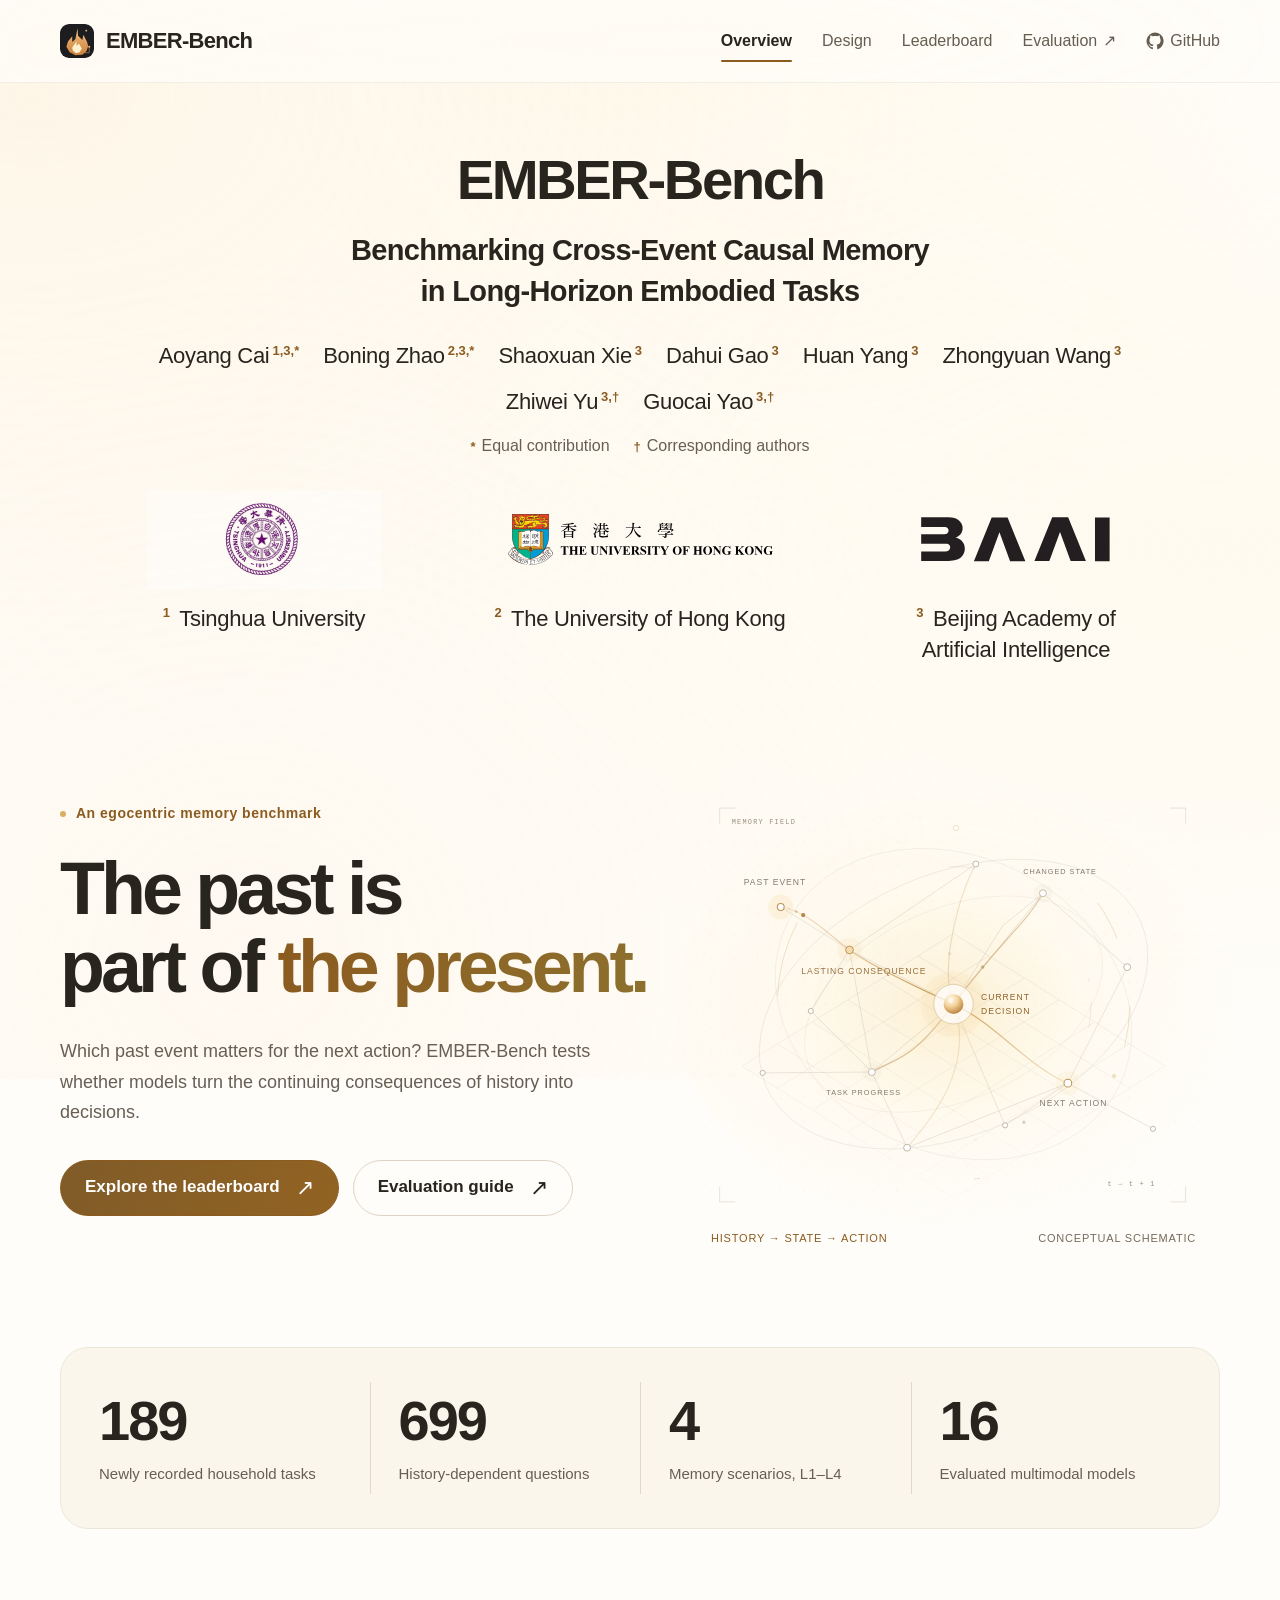
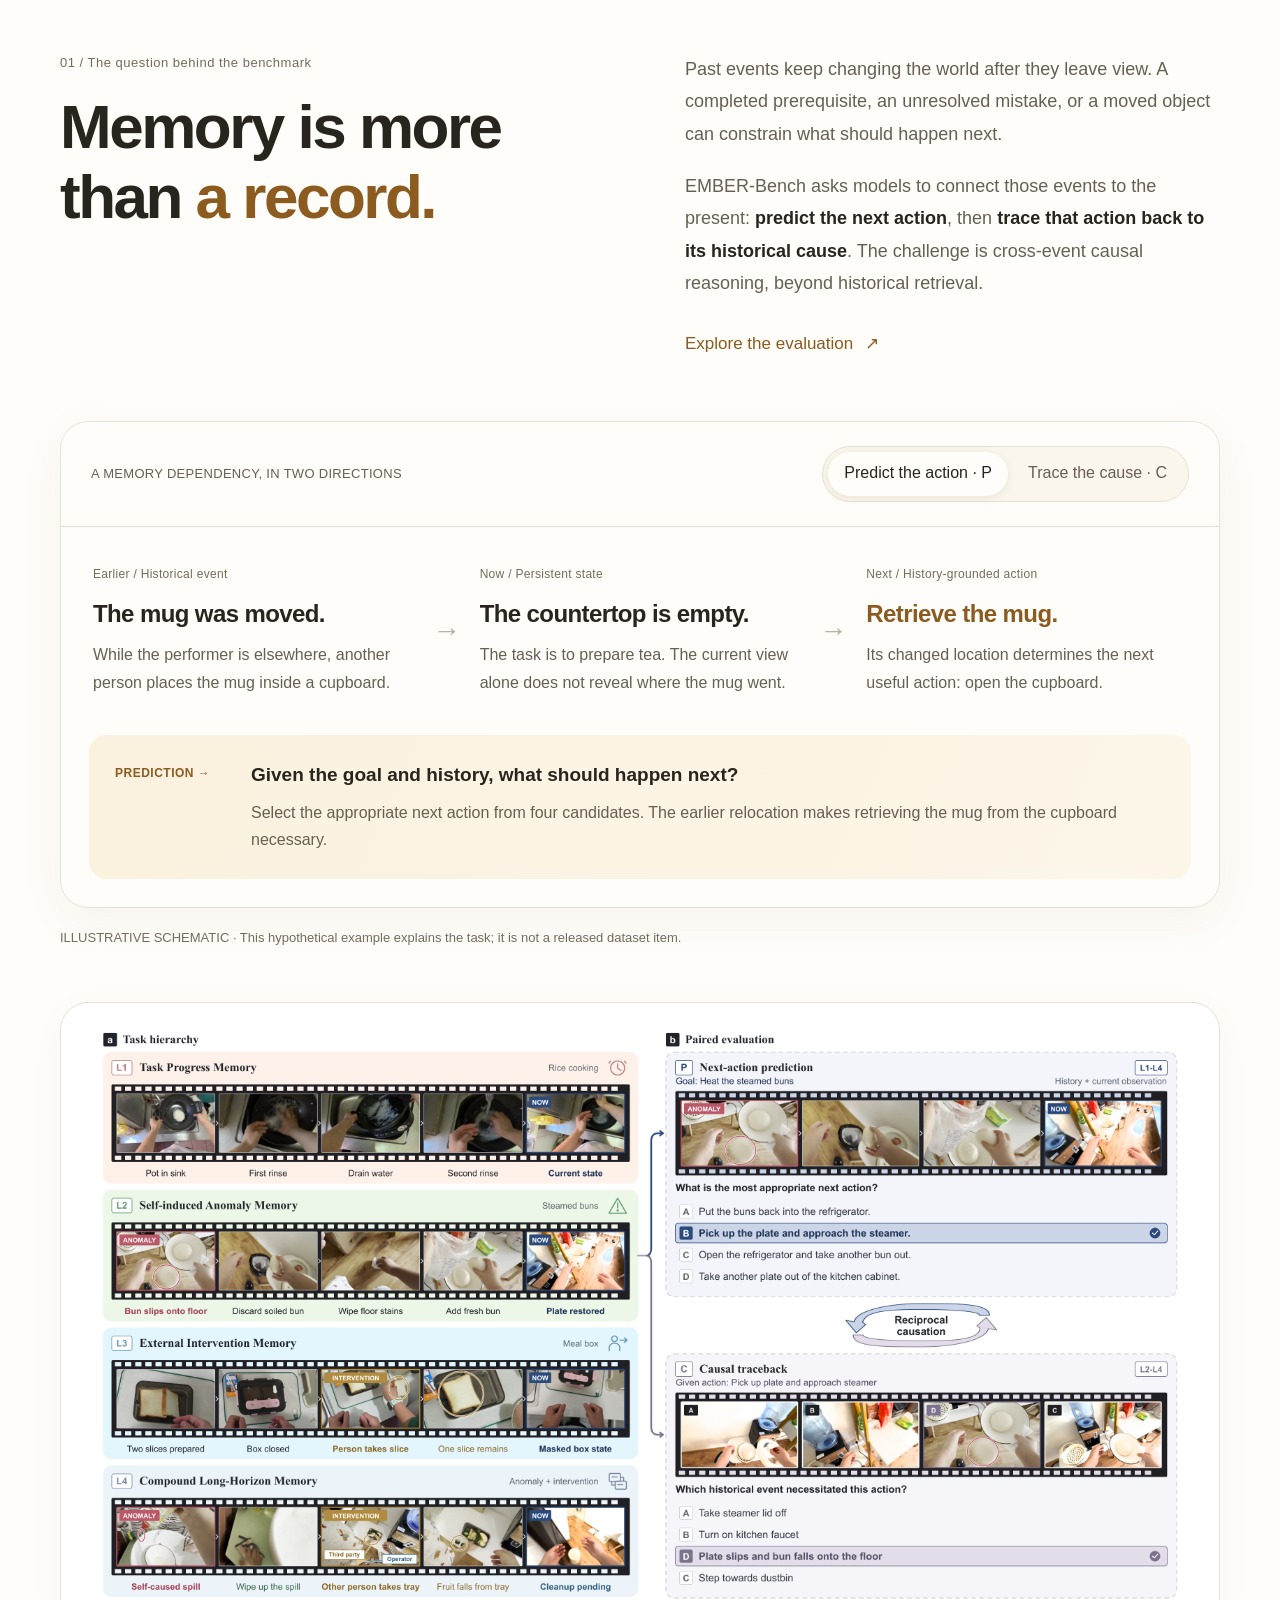
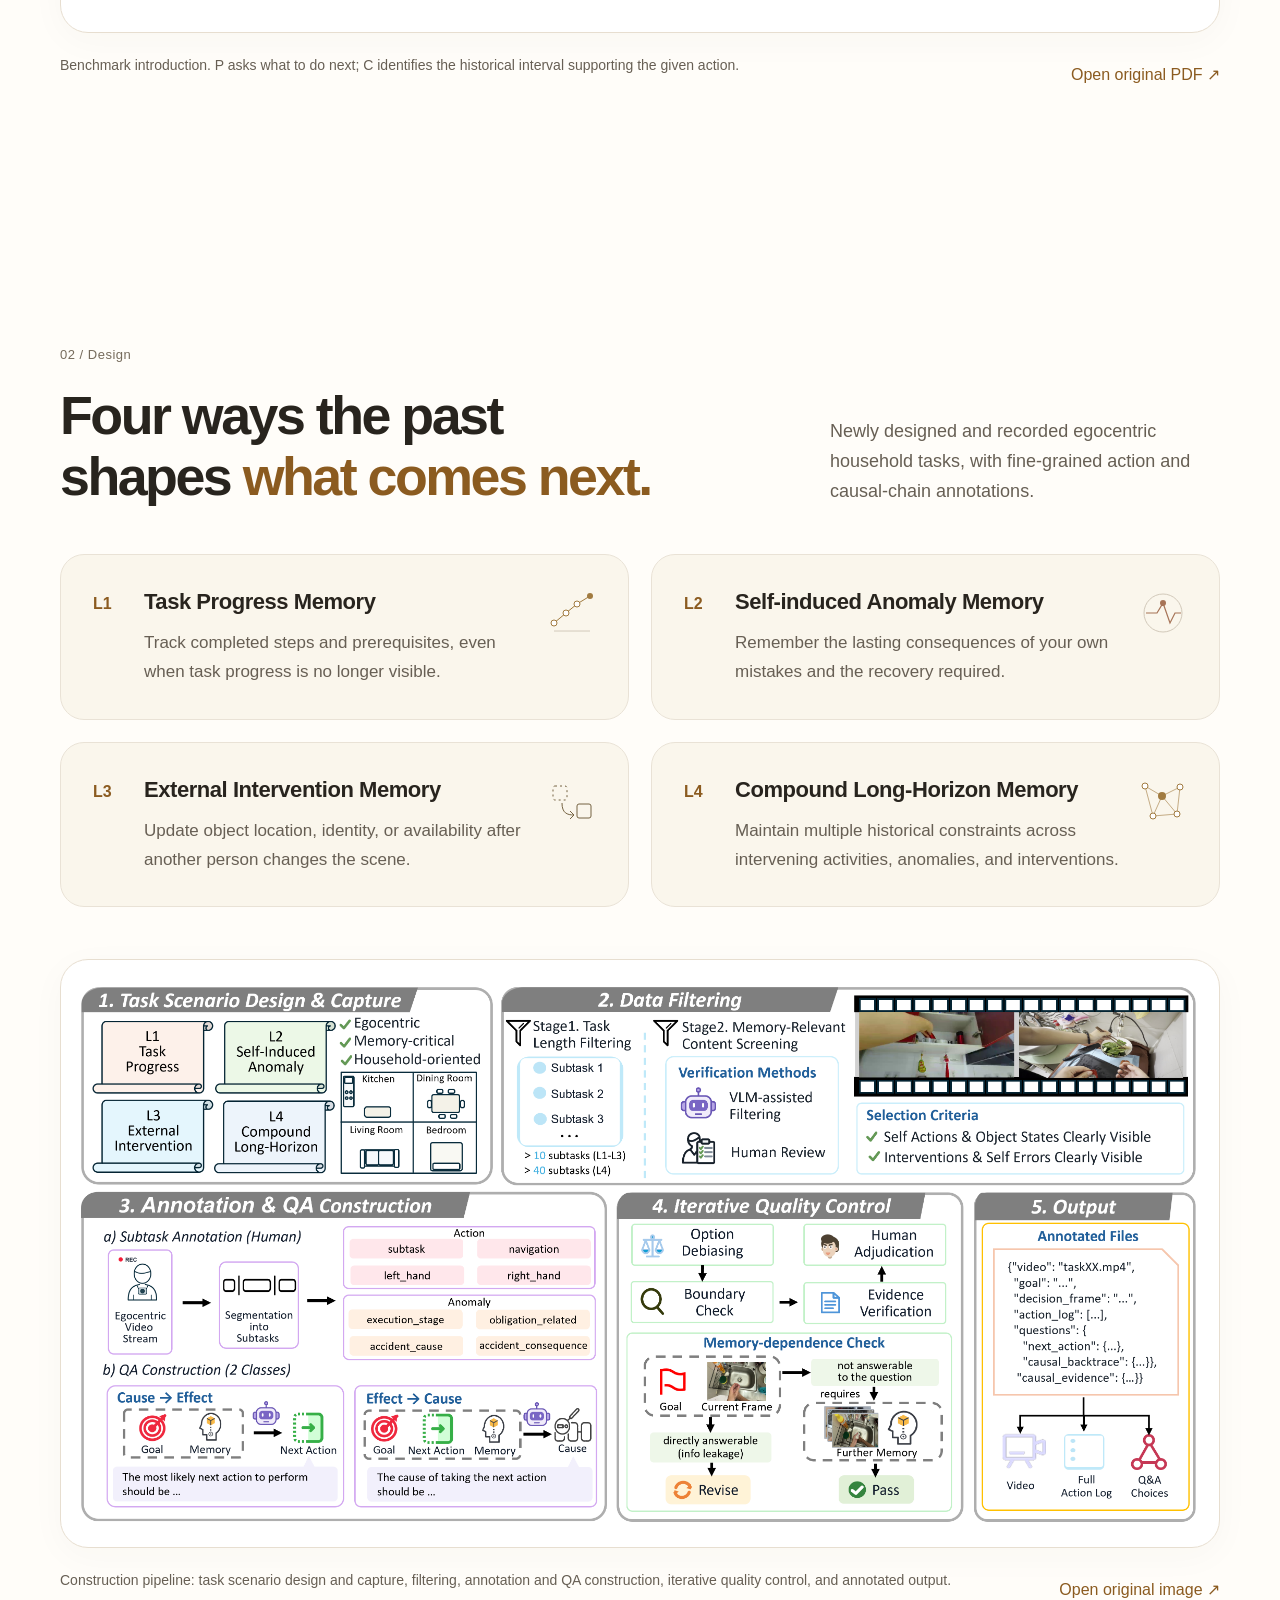
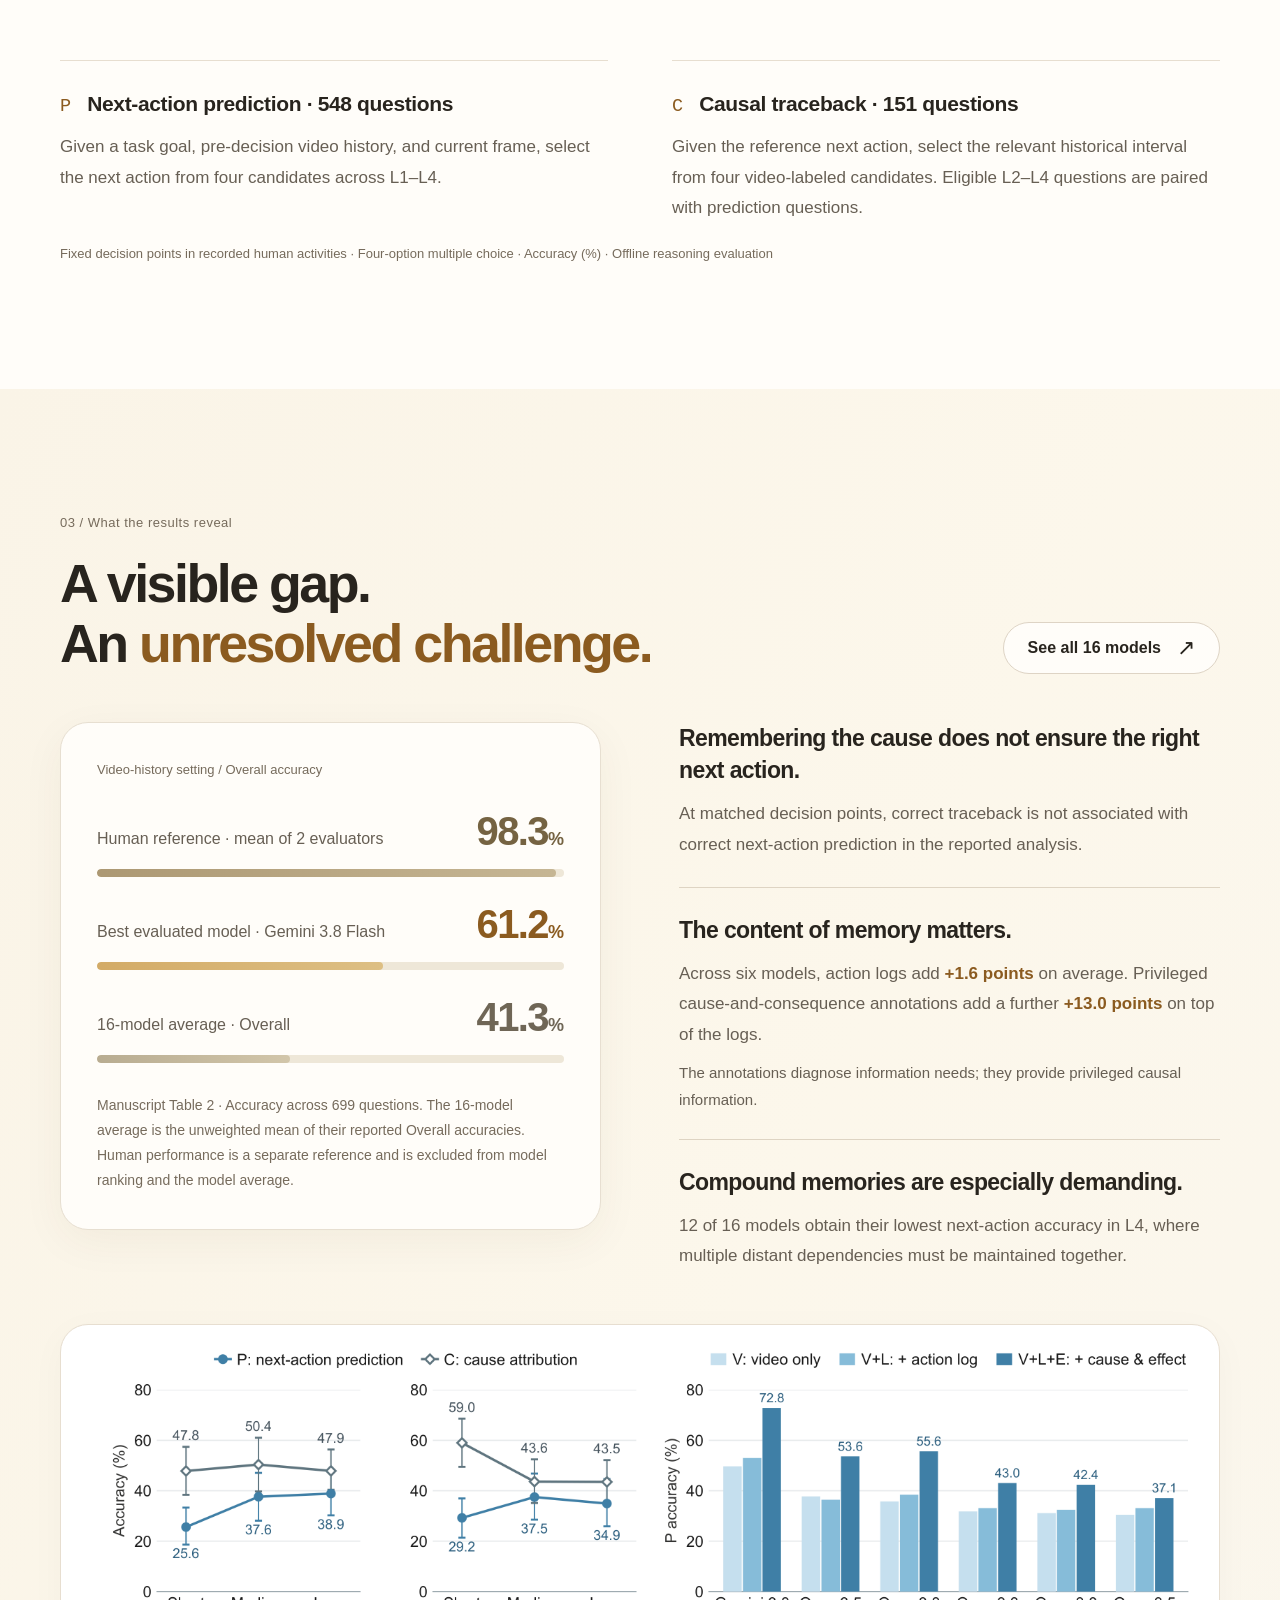
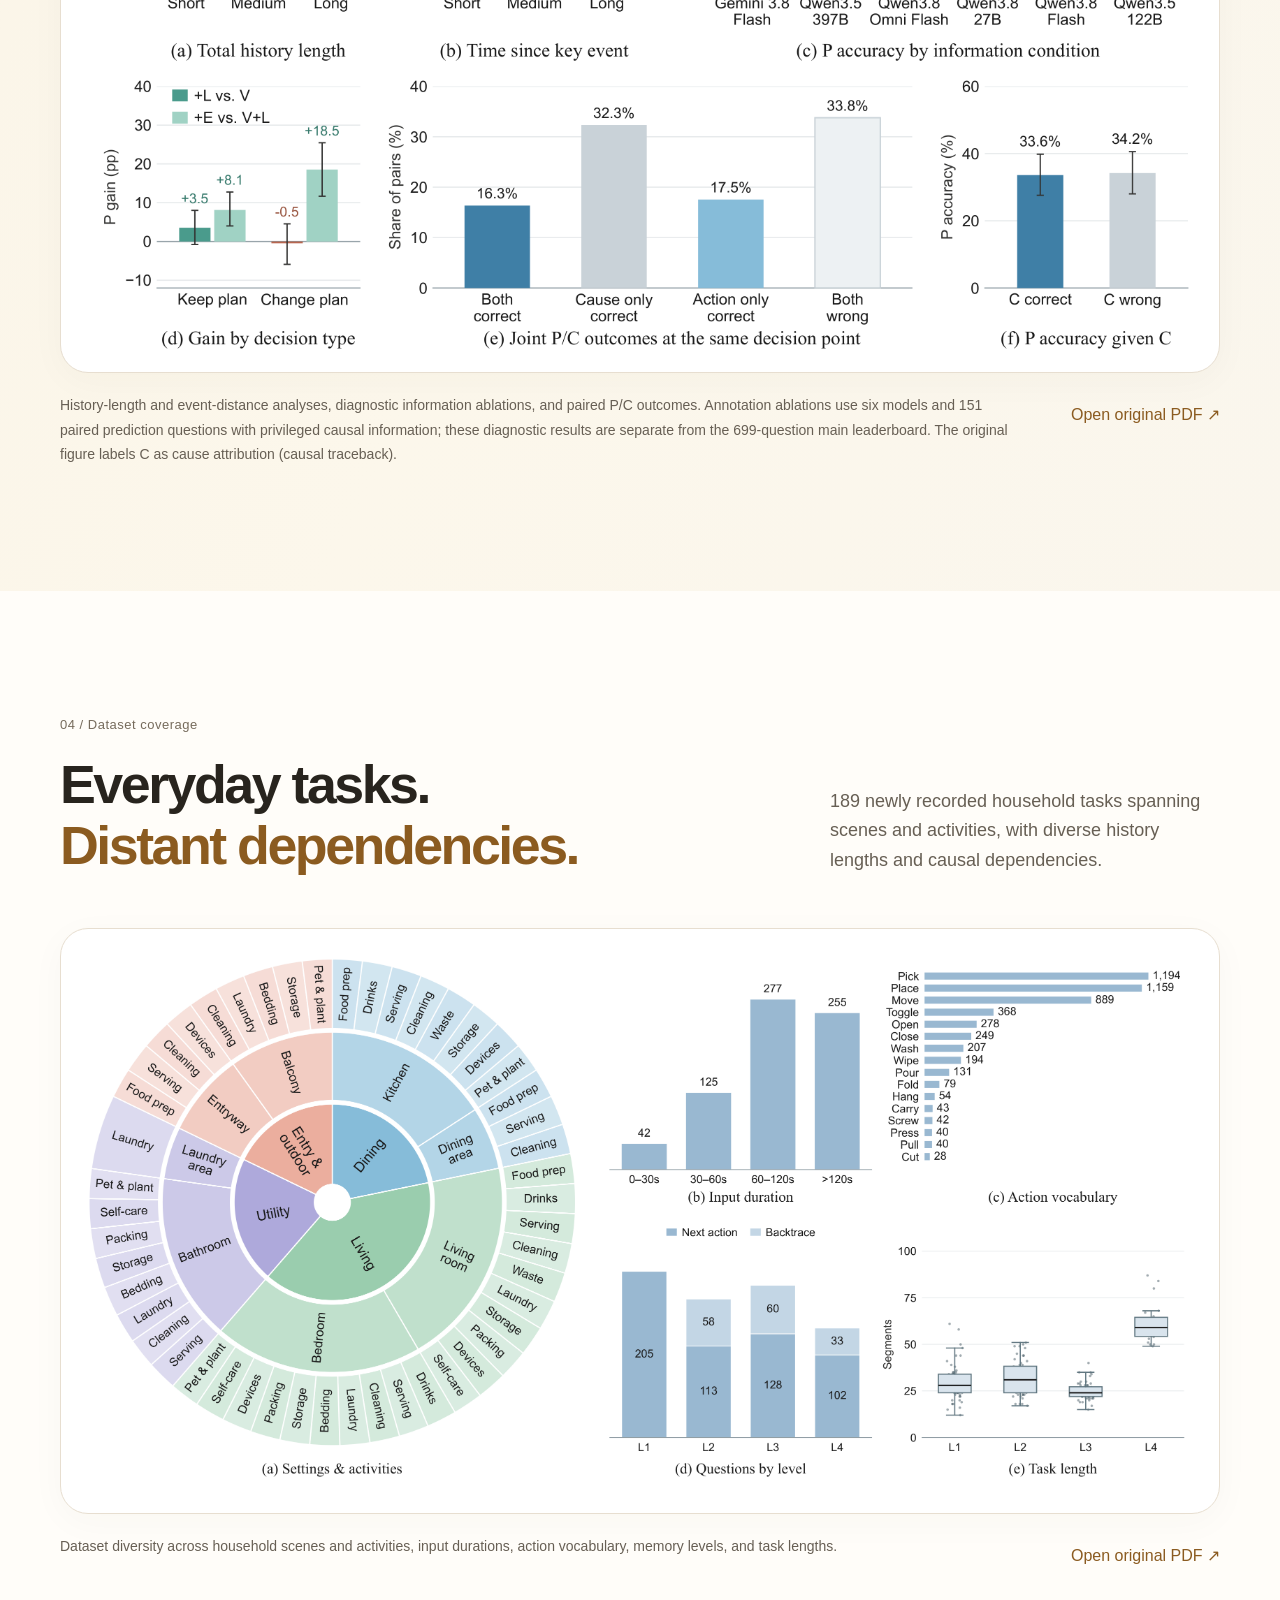
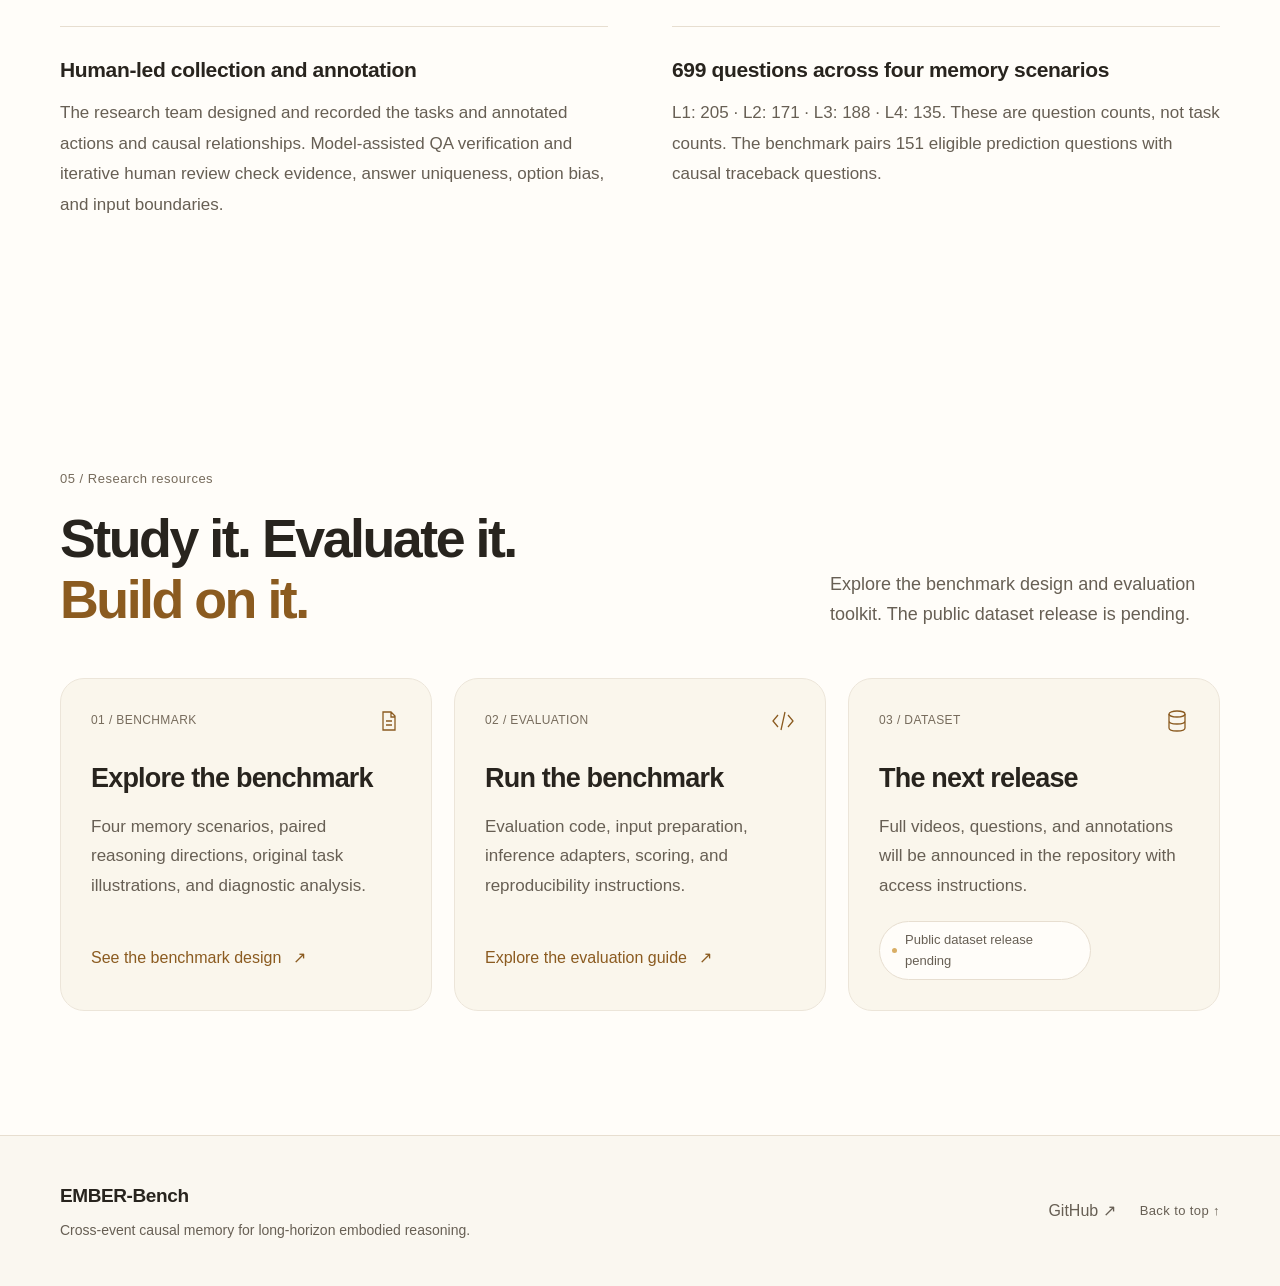
==== commit be2b7d4e: "Refine site with warm champagne and amber" ====
--- a/docs/index.html
+++ b/docs/index.html
@@ -4,15 +4,15 @@
   <meta charset="utf-8">
   <meta name="viewport" content="width=device-width, initial-scale=1">
   <meta name="description" content="EMBER-Bench evaluates cross-event causal memory in long-horizon embodied tasks: 189 household tasks, 699 questions, four memory scenarios, and two reasoning directions.">
-  <meta name="theme-color" content="#ffffff">
+  <meta name="theme-color" content="#fffdf9">
   <meta property="og:title" content="EMBER-Bench · Cross-event causal memory">
   <meta property="og:description" content="Which past event matters for the next action? An egocentric benchmark for long-horizon embodied reasoning.">
   <meta property="og:type" content="website">
   <title>EMBER-Bench · Cross-event causal memory</title>
   <link rel="icon" type="image/svg+xml" href="assets/favicon.svg?v=ember-flame-1">
-  <link rel="stylesheet" href="assets/css/style.css?v=mint-memory-1">
+  <link rel="stylesheet" href="assets/css/style.css?v=warm-memory-1">
   <script src="assets/js/common.js?v=design-nav-1" defer></script>
-  <script src="assets/js/home.js?v=mint-memory-1" defer></script>
+  <script src="assets/js/home.js?v=memory-bars-1" defer></script>
   <noscript><style>.nav-links{display:flex!important;position:static!important;padding:0!important;border:0!important;font-size:14px!important;gap:12px!important;background:none!important}.mobile-nav-toggle{display:none!important}.nav{height:auto!important;min-height:67px;flex-wrap:wrap;padding-top:14px!important;padding-bottom:14px!important}.direction-tabs{display:none!important}#panel-traceback{display:block!important}</style></noscript>
 </head>
 <body id="top">
@@ -78,12 +78,12 @@
           <title id="memory-title">An unfolding field of causal memory</title>
           <desc id="memory-desc">Conceptual schematic. Signals move between past events, lasting consequences, a current decision, and the next action. This is an illustration, not benchmark data.</desc>
           <defs>
-            <radialGradient id="memory-atmosphere"><stop offset="0" stop-color="#b4f8d9" stop-opacity=".34"/><stop offset=".52" stop-color="#c8eeff" stop-opacity=".16"/><stop offset="1" stop-color="#fff" stop-opacity="0"/></radialGradient>
-            <radialGradient id="memory-pearl" cx=".36" cy=".26" r=".8"><stop stop-color="#f4fffc"/><stop offset=".45" stop-color="#a9e8d9"/><stop offset="1" stop-color="#538ca4"/></radialGradient>
-            <linearGradient id="memory-thread" x1="106" y1="139" x2="452" y2="368" gradientUnits="userSpaceOnUse"><stop stop-color="#a3d8be" stop-opacity=".38"/><stop offset=".55" stop-color="#3c9e8d" stop-opacity=".9"/><stop offset="1" stop-color="#87cfe4" stop-opacity=".54"/></linearGradient>
-            <linearGradient id="memory-fade" x1="0" y1="80" x2="0" y2="510" gradientUnits="userSpaceOnUse"><stop stop-color="#a7adb2" stop-opacity="0"/><stop offset=".3" stop-color="#a7adb2" stop-opacity=".32"/><stop offset=".9" stop-color="#a7adb2" stop-opacity=".08"/></linearGradient>
+            <radialGradient id="memory-atmosphere"><stop offset="0" stop-color="#ffe9b0" stop-opacity=".34"/><stop offset=".52" stop-color="#fff1d7" stop-opacity=".16"/><stop offset="1" stop-color="#fff" stop-opacity="0"/></radialGradient>
+            <radialGradient id="memory-pearl" cx=".36" cy=".26" r=".8"><stop stop-color="#fffdf5"/><stop offset=".45" stop-color="#f4d39a"/><stop offset="1" stop-color="#b67b35"/></radialGradient>
+            <linearGradient id="memory-thread" x1="106" y1="139" x2="452" y2="368" gradientUnits="userSpaceOnUse"><stop stop-color="#e9c995" stop-opacity=".38"/><stop offset=".55" stop-color="#bb883f" stop-opacity=".9"/><stop offset="1" stop-color="#eed5a7" stop-opacity=".54"/></linearGradient>
+            <linearGradient id="memory-fade" x1="0" y1="80" x2="0" y2="510" gradientUnits="userSpaceOnUse"><stop stop-color="#afa99e" stop-opacity="0"/><stop offset=".3" stop-color="#afa99e" stop-opacity=".32"/><stop offset=".9" stop-color="#afa99e" stop-opacity=".08"/></linearGradient>
             <filter id="memory-soft-glow" x="-100%" y="-100%" width="300%" height="300%"><feGaussianBlur stdDeviation="8"/></filter>
-            <pattern id="memory-dots" width="27" height="27" patternUnits="userSpaceOnUse"><circle cx="1" cy="1" r=".65" fill="#bec3c7" opacity=".45"/></pattern>
+            <pattern id="memory-dots" width="27" height="27" patternUnits="userSpaceOnUse"><circle cx="1" cy="1" r=".65" fill="#c9c2b7" opacity=".45"/></pattern>
             <mask id="memory-grid-mask"><rect width="620" height="540" fill="url(#memory-atmosphere)"/></mask>
           </defs>
           <rect x="24" y="32" width="572" height="470" fill="url(#memory-dots)" opacity=".55"/>
@@ -92,21 +92,21 @@
             <path d="M64 342 310 188 556 342 310 496Z M105 368 351 214 M146 393 392 240 M187 419 433 265 M228 445 474 291 M269 470 515 316 M105 316 351 470 M146 291 392 445 M187 265 433 419 M228 240 474 393 M269 214 515 368"/>
           </g>
           <g data-memory-field>
-            <g fill="none" stroke="#a2aaaf" stroke-width=".65">
+            <g fill="none" stroke="#aaa399" stroke-width=".65">
               <ellipse cx="310" cy="270" rx="238" ry="151" transform="rotate(-24 310 270)" opacity=".31"/>
               <ellipse cx="310" cy="270" rx="215" ry="172" transform="rotate(26 310 270)" opacity=".23"/>
               <ellipse cx="310" cy="270" rx="183" ry="111" transform="rotate(-24 310 270)" opacity=".2"/>
               <path d="M97 270h426M310 68v404" stroke-dasharray="1 8" opacity=".21"/>
             </g>
-            <g data-memory-orbit="1" fill="none" stroke="#8bbfae" stroke-width=".8" opacity=".48">
+            <g data-memory-orbit="1" fill="none" stroke="#cbab71" stroke-width=".8" opacity=".48">
               <circle cx="310" cy="270" r="205" stroke-dasharray="47 241 7 355 89 420"/>
-              <circle cx="310" cy="65" r="3" fill="#fff"/><circle cx="498" cy="351" r="2.5" fill="#80c7d8" stroke="none"/>
-            </g>
-            <g data-memory-orbit="-1" fill="none" stroke="#b9c0c4" stroke-width=".6" opacity=".58">
+              <circle cx="310" cy="65" r="3" fill="#fff"/><circle cx="498" cy="351" r="2.5" fill="#dec184" stroke="none"/>
+            </g>
+            <g data-memory-orbit="-1" fill="none" stroke="#c7c0b5" stroke-width=".6" opacity=".58">
               <circle cx="310" cy="270" r="160" stroke-dasharray="31 196 4 520"/>
-              <circle cx="157" cy="224" r="2.5" fill="#fff"/><circle cx="389" cy="409" r="2" fill="#acb8bd" stroke="none"/>
-            </g>
-            <g fill="none" stroke="#a8b3b9" stroke-width=".8" opacity=".44">
+              <circle cx="157" cy="224" r="2.5" fill="#fff"/><circle cx="389" cy="409" r="2" fill="#bab2a6" stroke="none"/>
+            </g>
+            <g fill="none" stroke="#b8b0a3" stroke-width=".8" opacity=".44">
               <path d="M109 157 189 207 215 349 310 270 414 141 512 227 443 362 370 411 310 270 189 207 336 107"/>
               <path d="M88 350 215 349 256 437 443 362 542 415M189 207l-45 71 71 71M310 270l57-91 47-38"/>
             </g>
@@ -115,31 +115,31 @@
               <path data-memory-path="recall" d="M414 141 C394 177 360 202 310 270 S242 333 215 349" opacity=".55"/>
               <path data-memory-path="state" d="M256 437 C279 409 337 345 310 270 C293 228 316 144 336 107" opacity=".31"/>
             </g>
-            <g fill="#fff" stroke="#a6b2b8" stroke-width="1">
+            <g fill="#fff" stroke="#b8ad9b" stroke-width="1">
               <circle cx="512" cy="227" r="4"/><circle cx="336" cy="107" r="3.5"/><circle cx="144" cy="278" r="3"/><circle cx="88" cy="350" r="3"/><circle cx="256" cy="437" r="4"/><circle cx="370" cy="411" r="3"/><circle cx="542" cy="415" r="3"/>
             </g>
-            <g data-memory-node="0" data-x="109" data-y="157"><circle data-node-halo cx="109" cy="157" r="12" fill="#a9e8d9" opacity=".12"/><circle cx="109" cy="157" r="4" fill="#fff" stroke="#63a799" stroke-width="1.2"/></g>
-            <g data-memory-node="1" data-x="189" data-y="207"><circle data-node-halo cx="189" cy="207" r="14" fill="#a9e8d9" opacity=".15"/><circle cx="189" cy="207" r="4.5" fill="#b5eddf" stroke="#549f91" stroke-width="1"/></g>
-            <g data-memory-node="2" data-x="310" data-y="270"><circle data-node-halo cx="310" cy="270" r="38" fill="#a3ddcf" opacity=".1"/></g>
-            <g data-memory-node="3" data-x="443" data-y="362"><circle data-node-halo cx="443" cy="362" r="14" fill="#a9e8d9" opacity=".14"/><circle cx="443" cy="362" r="4.5" fill="#fff" stroke="#63a799" stroke-width="1.2"/></g>
-            <g data-memory-node="4" data-x="414" data-y="141"><circle data-node-halo cx="414" cy="141" r="11" fill="#a0b9b4" opacity=".08"/><circle cx="414" cy="141" r="4" fill="#fff" stroke="#9fb3b7" stroke-width="1"/></g>
-            <g data-memory-node="5" data-x="215" data-y="349"><circle data-node-halo cx="215" cy="349" r="11" fill="#a0b9b4" opacity=".08"/><circle cx="215" cy="349" r="4" fill="#fff" stroke="#9fb3b7" stroke-width="1"/></g>
-            <g fill="none" stroke="#74baa9" stroke-width=".7"><circle data-memory-ripple="0" cx="310" cy="270" r="32" opacity=".12"/><circle data-memory-ripple="1" cx="310" cy="270" r="53" opacity=".08"/></g>
-            <circle cx="310" cy="270" r="28" fill="#b5eddf" opacity=".2" filter="url(#memory-soft-glow)"/>
-            <circle cx="310" cy="270" r="23" fill="#fff" fill-opacity=".72" stroke="#98c9c8" stroke-width=".75"/>
+            <g data-memory-node="0" data-x="109" data-y="157"><circle data-node-halo cx="109" cy="157" r="12" fill="#f4d39a" opacity=".12"/><circle cx="109" cy="157" r="4" fill="#fff" stroke="#bd9253" stroke-width="1.2"/></g>
+            <g data-memory-node="1" data-x="189" data-y="207"><circle data-node-halo cx="189" cy="207" r="14" fill="#f4d39a" opacity=".15"/><circle cx="189" cy="207" r="4.5" fill="#f5dcae" stroke="#b78a47" stroke-width="1"/></g>
+            <g data-memory-node="2" data-x="310" data-y="270"><circle data-node-halo cx="310" cy="270" r="38" fill="#ebc88b" opacity=".1"/></g>
+            <g data-memory-node="3" data-x="443" data-y="362"><circle data-node-halo cx="443" cy="362" r="14" fill="#f4d39a" opacity=".14"/><circle cx="443" cy="362" r="4.5" fill="#fff" stroke="#bd9253" stroke-width="1.2"/></g>
+            <g data-memory-node="4" data-x="414" data-y="141"><circle data-node-halo cx="414" cy="141" r="11" fill="#c0b49a" opacity=".08"/><circle cx="414" cy="141" r="4" fill="#fff" stroke="#c1b59f" stroke-width="1"/></g>
+            <g data-memory-node="5" data-x="215" data-y="349"><circle data-node-halo cx="215" cy="349" r="11" fill="#c0b49a" opacity=".08"/><circle cx="215" cy="349" r="4" fill="#fff" stroke="#c1b59f" stroke-width="1"/></g>
+            <g fill="none" stroke="#c9a76c" stroke-width=".7"><circle data-memory-ripple="0" cx="310" cy="270" r="32" opacity=".12"/><circle data-memory-ripple="1" cx="310" cy="270" r="53" opacity=".08"/></g>
+            <circle cx="310" cy="270" r="28" fill="#f5dcae" opacity=".2" filter="url(#memory-soft-glow)"/>
+            <circle cx="310" cy="270" r="23" fill="#fff" fill-opacity=".72" stroke="#d5ba8c" stroke-width=".75"/>
             <circle data-memory-core cx="310" cy="270" r="11.5" fill="url(#memory-pearl)"/>
-            <circle cx="306.5" cy="266.5" r="2.4" fill="#f0fffa" opacity=".66"/>
-            <g data-memory-signal="history" fill="#358d81"><circle data-signal-tail="2" cx="173" cy="196" r="1.1" opacity=".22"/><circle data-signal-tail="1" cx="180" cy="202" r="1.6" opacity=".45"/><circle data-signal-head cx="189" cy="207" r="2.5"/></g>
-            <g data-memory-signal="recall" fill="#73908a" opacity=".65"><circle data-signal-tail="1" cx="373" cy="196" r="1.2" opacity=".35"/><circle data-signal-head cx="366" cy="205" r="2"/></g>
-            <g data-memory-signal="state" fill="#86b1c4" opacity=".45"><circle data-signal-head cx="295" cy="315" r="1.8"/></g>
+            <circle cx="306.5" cy="266.5" r="2.4" fill="#fffaf0" opacity=".66"/>
+            <g data-memory-signal="history" fill="#ac7b34"><circle data-signal-tail="2" cx="173" cy="196" r="1.1" opacity=".22"/><circle data-signal-tail="1" cx="180" cy="202" r="1.6" opacity=".45"/><circle data-signal-head cx="189" cy="207" r="2.5"/></g>
+            <g data-memory-signal="recall" fill="#a48e67" opacity=".65"><circle data-signal-tail="1" cx="373" cy="196" r="1.2" opacity=".35"/><circle data-signal-head cx="366" cy="205" r="2"/></g>
+            <g data-memory-signal="state" fill="#cfb58c" opacity=".45"><circle data-signal-head cx="295" cy="315" r="1.8"/></g>
           </g>
-          <g font-family="-apple-system,BlinkMacSystemFont,Segoe UI,sans-serif" font-size="10" letter-spacing="1.15" fill="#727f86">
-            <text x="66" y="132">PAST EVENT</text><text x="133" y="235" fill="#518a7f">LASTING CONSEQUENCE</text>
-            <text x="342" y="265" fill="#377d85">CURRENT</text><text x="342" y="281" fill="#377d85">DECISION</text>
-            <text x="410" y="389">NEXT ACTION</text><text x="391" y="119" font-size="8.5" fill="#8b999f">CHANGED STATE</text><text x="162" y="376" font-size="8.5" fill="#8b999f">TASK PROGRESS</text>
+          <g font-family="-apple-system,BlinkMacSystemFont,Segoe UI,sans-serif" font-size="10" letter-spacing="1.15" fill="#817c73">
+            <text x="66" y="132">PAST EVENT</text><text x="133" y="235" fill="#98713d">LASTING CONSEQUENCE</text>
+            <text x="342" y="265" fill="#8f622c">CURRENT</text><text x="342" y="281" fill="#8f622c">DECISION</text>
+            <text x="410" y="389">NEXT ACTION</text><text x="391" y="119" font-size="8.5" fill="#82796b">CHANGED STATE</text><text x="162" y="376" font-size="8.5" fill="#82796b">TASK PROGRESS</text>
           </g>
-          <g fill="none" stroke="#b3bdc2" stroke-width=".65" opacity=".7"><path d="M38 60V42h18M562 42h18v18M38 482v18h18M562 500h18v-18"/></g>
-          <g font-family="ui-monospace,Consolas,monospace" font-size="8" letter-spacing="1.45" fill="#98a1a6"><text x="52" y="61">MEMORY FIELD</text><text x="489" y="481">t → t + 1</text></g>
+          <g fill="none" stroke="#c4bcae" stroke-width=".65" opacity=".7"><path d="M38 60V42h18M562 42h18v18M38 482v18h18M562 500h18v-18"/></g>
+          <g font-family="ui-monospace,Consolas,monospace" font-size="8" letter-spacing="1.45" fill="#998f7f"><text x="52" y="61">MEMORY FIELD</text><text x="489" y="481">t → t + 1</text></g>
         </svg>
         <div class="visual-caption"><span>HISTORY → STATE → ACTION</span><span>CONCEPTUAL SCHEMATIC</span></div>
         <script src="assets/js/memory-scene.js?v=light-memory-1" defer></script>
--- a/docs/assets/css/style.css
+++ b/docs/assets/css/style.css
@@ -1,22 +1,22 @@
 @charset "UTF-8";
-/* Pale mint and ice blue, generous type, restrained depth. */
+/* Warm white and pale champagne, generous type, restrained depth. */
 :root {
- color-scheme:light; --bg:#fff; --surface:#f2f8f6; --surface-2:#e7f0f1;
- --ink:#192b2b; --muted:#536865; --dim:#60736f; --line:#dce8e4;
- --ember:#166b61; --ember-glow:#72cbb5; --coral:#5488a8; --mint:#286e68;
+ color-scheme:light; --bg:#fffdf9; --surface:#faf6ec; --surface-2:#eee7d8;
+ --ink:#28241e; --muted:#675f54; --dim:#766b5c; --line:#e7ded0;
+ --ember:#8b5b20; --ember-glow:#d9ae65; --coral:#a77457; --mint:#756342;
  --sans:-apple-system,BlinkMacSystemFont,"Segoe UI",Arial,sans-serif;
  --mono:ui-monospace,SFMono-Regular,Consolas,monospace; --serif:var(--sans);
- --gutter:60px; --radius:28px; --nav-height:82px; --shadow:0 12px 44px rgb(31 78 67 / 5%);
+ --gutter:60px; --radius:28px; --nav-height:82px; --shadow:0 12px 44px rgb(69 50 27 / 5%);
 }
 *{box-sizing:border-box}
 html{scroll-behavior:smooth;scroll-padding-top:110px}
 body{position:relative;isolation:isolate;margin:0;color:var(--ink);background:var(--bg);font:17px/1.65 var(--sans);-webkit-font-smoothing:antialiased}
 /* Two slow, soft light fields drift behind the content; no animated filters. */
 body:before,body:after{content:"";position:fixed;z-index:-1;inset:-14vmax;pointer-events:none}
-body:before{background:radial-gradient(ellipse at 13% 22%,rgb(179 255 220 / 22%) 0%,transparent 46%),radial-gradient(ellipse at 85% 58%,rgb(173 230 255 / 20%) 0%,transparent 45%);animation:memory-light-mint 32s ease-in-out infinite alternate}
-body:after{background:radial-gradient(ellipse at 60% 4%,rgb(190 240 255 / 18%) 0%,transparent 42%),radial-gradient(ellipse at 26% 90%,rgb(188 255 225 / 18%) 0%,transparent 44%);animation:memory-light-blue 39s ease-in-out infinite alternate}
-@keyframes memory-light-mint{from{transform:translate3d(-1.5%,1%,0) scale(1)}to{transform:translate3d(2.5%,-2%,0) scale(1.04)}}
-@keyframes memory-light-blue{from{transform:translate3d(1%,2%,0) scale(1.03)}to{transform:translate3d(-2%,-1.5%,0) scale(1)}}
+body:before{background:radial-gradient(ellipse at 13% 22%,rgb(248 221 163 / 20%) 0%,transparent 46%),radial-gradient(ellipse at 85% 58%,rgb(255 241 203 / 22%) 0%,transparent 45%);animation:memory-light-champagne 32s ease-in-out infinite alternate}
+body:after{background:radial-gradient(ellipse at 60% 4%,rgb(255 234 178 / 18%) 0%,transparent 42%),radial-gradient(ellipse at 26% 90%,rgb(249 227 193 / 16%) 0%,transparent 44%);animation:memory-light-ivory 39s ease-in-out infinite alternate}
+@keyframes memory-light-champagne{from{transform:translate3d(-1.5%,1%,0) scale(1)}to{transform:translate3d(2.5%,-2%,0) scale(1.04)}}
+@keyframes memory-light-ivory{from{transform:translate3d(1%,2%,0) scale(1.03)}to{transform:translate3d(-2%,-1.5%,0) scale(1)}}
 a{color:inherit;text-decoration:none}
 button,input,select{font:inherit}
 button{color:inherit;cursor:pointer}button:disabled{cursor:default}
@@ -24,8 +24,8 @@
 p,h1,h2,h3,h4{margin:0}p+p{margin-top:20px}
 h1,h2,h3,strong{font-weight:650}
 em{font-family:inherit;font-style:normal;font-weight:inherit}sup{font-size:.58em}code{font:.88em var(--mono)}
-::selection{color:#164b44;background:#c6f1e3}
-:where(a,button,input,select,summary,[tabindex]):focus-visible{outline:3px solid #388d82;outline-offset:5px}
+::selection{color:#563c1c;background:#f3e1b7}
+:where(a,button,input,select,summary,[tabindex]):focus-visible{outline:3px solid #a17b40;outline-offset:5px}
 [hidden]{display:none!important}
 .container{width:100%;max-width:1440px;margin:0 auto;padding:0 var(--gutter)}
 .visually-hidden{position:absolute!important;width:1px;height:1px;margin:-1px;padding:0;overflow:hidden;clip:rect(0,0,0,0);white-space:nowrap;border:0}
@@ -33,18 +33,18 @@
 .skip-link:focus{transform:none}
 
 /* Translucent navigation; uninterrupted wordmark. */
-.site-header{position:sticky;top:0;z-index:30;border-bottom:1px solid rgb(37 93 77 / 8%);background:rgb(255 255 255 / 86%);backdrop-filter:saturate(140%) blur(22px)}
+.site-header{position:sticky;top:0;z-index:30;border-bottom:1px solid rgb(91 70 39 / 8%);background:rgb(255 253 249 / 86%);backdrop-filter:saturate(140%) blur(22px)}
 .nav{display:flex;align-items:center;justify-content:space-between;gap:24px;min-height:var(--nav-height)}
 .brand{display:inline-flex;align-items:center;gap:12px;font-size:22px;font-weight:680;line-height:1;letter-spacing:-.7px;white-space:nowrap}
 .brand img{flex:0 0 auto;width:34px;height:34px;border-radius:9px}
 .brand .brand-wordmark{color:var(--ink);font:inherit;letter-spacing:inherit}
-.nav-links{display:flex;align-items:center;gap:30px;color:#56595e;font-size:16px}
+.nav-links{display:flex;align-items:center;gap:30px;color:#655d51;font-size:16px}
 .nav-links a{display:inline-flex;align-items:center;gap:6px;min-height:44px;font-size:16px;transition:color .2s}
 .nav-links a:hover,.nav-links a:is([aria-current=page],[aria-current=location]){color:var(--ink)}
 .nav-links a:is([aria-current=page],[aria-current=location]){position:relative;font-weight:600}
 .nav-links a:is([aria-current=page],[aria-current=location]):after{content:"";position:absolute;left:0;right:0;bottom:1px;height:2px;border-radius:2px;background:var(--ember)}
 .repo-link svg{width:18px;height:18px}
-.mobile-nav-toggle{display:none;min-height:44px;padding:8px 14px;border:1px solid var(--line);border-radius:999px;background:#fff;font-size:16px}
+.mobile-nav-toggle{display:none;min-height:44px;padding:8px 14px;border:1px solid var(--line);border-radius:999px;background:var(--bg);font-size:16px}
 
 /* Shared type, controls, and page rhythm. */
 .eyebrow{display:flex;align-items:center;gap:10px;color:var(--ember);font:600 14px/1.5 var(--sans);letter-spacing:.5px}
@@ -56,10 +56,10 @@
 .section-heading h2{margin-top:20px;font-size:clamp(42px,4.2vw,60px);line-height:1.13;letter-spacing:-2.5px}
 .section-heading h2 em,.intro-grid h2 em{color:var(--ember)}
 .section-heading>p{max-width:390px;color:var(--muted);font-size:18px;line-height:1.65}
-.button{display:inline-flex;align-items:center;justify-content:center;gap:16px;min-height:52px;max-width:100%;padding:12px 24px;border:1px solid #d6d7da;border-radius:999px;color:var(--ink);background:#fff;font-size:16px;font-weight:550;line-height:1.35;text-align:center;white-space:normal;transition:background .25s,border-color .25s,box-shadow .25s,transform .25s}
-.button:hover{background:#f1faf6;border-color:#aecbc1;box-shadow:0 5px 18px rgb(26 84 70 / 6%);transform:translateY(-1px)}
-.button-primary{color:#fff;background:linear-gradient(115deg,#166b61,#236676);border-color:var(--ember)}
-.button-primary:hover{color:#fff;background:linear-gradient(115deg,#10584e,#1d5668);border-color:#10584e;box-shadow:0 8px 24px rgb(30 107 93 / 18%)}
+.button{display:inline-flex;align-items:center;justify-content:center;gap:16px;min-height:52px;max-width:100%;padding:12px 24px;border:1px solid #ded4c5;border-radius:999px;color:var(--ink);background:var(--bg);font-size:16px;font-weight:550;line-height:1.35;text-align:center;white-space:normal;transition:background .25s,border-color .25s,box-shadow .25s,transform .25s}
+.button:hover{background:#faf2e3;border-color:#cbb58d;box-shadow:0 5px 18px rgb(91 69 37 / 6%);transform:translateY(-1px)}
+.button-primary{color:#fff;background:linear-gradient(115deg,#805b28,#926322);border-color:var(--ember)}
+.button-primary:hover{color:#fff;background:linear-gradient(115deg,#6c4a1f,#785019);border-color:#6c4a1f;box-shadow:0 8px 24px rgb(139 91 32 / 16%)}
 .button .arrow{flex:0 0 auto;font-size:22px;font-weight:400;line-height:1}
 .inline-link{display:inline-flex;align-items:center;gap:12px;min-height:44px;margin-top:23px;color:var(--ember);font-size:17px;font-weight:500}
 .inline-link:hover{text-decoration:underline;text-underline-offset:5px}
@@ -68,7 +68,7 @@
 .hero{position:relative;padding-top:104px;padding-bottom:100px;overflow:hidden}
 .hero-grid{position:relative;display:grid;grid-template-columns:1.12fr 1fr;gap:30px;align-items:center}
 .hero h1{margin:26px 0 30px;font-size:clamp(62px,5.75vw,83px);line-height:1.06;font-weight:700;letter-spacing:-4px}
-.hero h1 em{color:var(--ember);background:linear-gradient(110deg,#166b61 5%,#27788d 96%);background-clip:text;-webkit-background-clip:text;-webkit-text-fill-color:transparent}
+.hero h1 em{color:var(--ember);background:linear-gradient(110deg,#8b5b20 5%,#8d702e 96%);background-clip:text;-webkit-background-clip:text;-webkit-text-fill-color:transparent}
 .hero .full-name{max-width:570px;margin-bottom:16px;color:var(--ink);font-size:21px;font-weight:500;line-height:1.55;letter-spacing:-.3px}
 .hero-copy>p{max-width:540px;color:var(--muted);font-size:18px;line-height:1.7}
 .hero-actions{display:flex;flex-wrap:wrap;align-items:center;gap:14px;margin-top:32px}
@@ -76,39 +76,39 @@
 .status-line{display:flex;align-items:center;gap:9px;margin-top:25px;color:var(--dim);font-size:14px}
 .status-line i{width:5px;height:5px;border-radius:50%;background:var(--mint)}
 .hero-visual{position:relative;min-width:0;isolation:isolate}
-.hero-visual:before{content:"";position:absolute;z-index:-1;inset:5% -2%;pointer-events:none;border-radius:50%;background:radial-gradient(ellipse at 45% 48%,rgb(184 248 221 / 34%) 0%,rgb(194 238 255 / 24%) 36%,transparent 72%)}
+.hero-visual:before{content:"";position:absolute;z-index:-1;inset:5% -2%;pointer-events:none;border-radius:50%;background:radial-gradient(ellipse at 45% 48%,rgb(247 225 176 / 30%) 0%,rgb(255 244 215 / 24%) 36%,transparent 72%)}
 .hero-visual svg{width:100%;height:auto;overflow:visible}
 .visual-caption{display:flex;justify-content:space-between;gap:12px;padding:0 24px;margin-top:-8px;color:var(--dim);font-size:11px;letter-spacing:.8px}
 .visual-caption span:first-child{color:var(--ember)}
 .hero-visual [fill="#101316"],.scenario-glyph [fill="#101316"]{fill:#fff}
-.hero-visual [stroke="#efad79"],.scenario-glyph [stroke="#efad79"]{stroke:#388d82}
+.hero-visual [stroke="#efad79"],.scenario-glyph [stroke="#efad79"]{stroke:#a17b40}
 .scenario-glyph [stroke="#a2c9bd"]{stroke:var(--mint)}
 .scenario-glyph [stroke="#e78775"]{stroke:var(--coral)}
-.scenario-glyph [stroke="#30363a"]{stroke:#c9cdd0}
-.scenario-glyph [fill="#efad79"]{fill:#388d82}
+.scenario-glyph [stroke="#30363a"]{stroke:#d2c9ba}
+.scenario-glyph [fill="#efad79"]{fill:#a17b40}
 .scenario-glyph [fill="#e78775"]{fill:var(--coral)}
 
 /* Metrics and the reasoning demonstration. */
-.metrics{display:grid;grid-template-columns:repeat(4,1fr);padding:34px 38px;border:1px solid #ececef;border-radius:var(--radius);background:var(--surface)}
-.metric{padding:8px 28px}.metric:first-child{padding-left:0}.metric+.metric{border-left:1px solid #dbdde0}
+.metrics{display:grid;grid-template-columns:repeat(4,1fr);padding:34px 38px;border:1px solid #ece5d9;border-radius:var(--radius);background:var(--surface)}
+.metric{padding:8px 28px}.metric:first-child{padding-left:0}.metric+.metric{border-left:1px solid #e1d8c8}
 .metric-number{font-size:56px;font-weight:650;line-height:1.1;letter-spacing:-2px}
 .metric-number span{margin-left:8px;color:var(--dim);font-size:13px}
 .metric-label{margin-top:12px;color:var(--muted);font-size:15px;line-height:1.5}
 .intro-grid{display:grid;grid-template-columns:1fr 1fr;align-items:start;gap:90px}
 .intro-grid h2{margin-top:20px;font-size:62px;line-height:1.12;letter-spacing:-2.5px}
 .intro-copy{color:var(--muted);font-size:18px;line-height:1.8}.intro-copy strong{color:var(--ink)}
-.schematic{margin-top:54px;overflow:hidden;border:1px solid #e8e8eb;border-radius:var(--radius);background:#fff;box-shadow:var(--shadow)}
+.schematic{margin-top:54px;overflow:hidden;border:1px solid #e9e2d6;border-radius:var(--radius);background:var(--bg);box-shadow:var(--shadow)}
 .schematic-top{display:flex;align-items:center;justify-content:space-between;gap:20px;padding:24px 30px;border-bottom:1px solid var(--line)}
 .schematic-label{color:var(--muted);font-size:13px;font-weight:500;letter-spacing:.3px}
-.direction-tabs{display:flex;gap:4px;padding:5px;border:1px solid #e7e7e9;border-radius:999px;background:var(--surface)}
+.direction-tabs{display:flex;gap:4px;padding:5px;border:1px solid #e7dfd1;border-radius:999px;background:var(--surface)}
 .direction-tabs button{min-height:44px;padding:9px 16px;border:0;border-radius:999px;color:var(--muted);background:transparent;font-size:16px;line-height:1.4}
-.direction-tabs button[aria-selected=true]{color:var(--ink);background:#fff;box-shadow:0 2px 9px rgb(29 29 31 / 9%)}
+.direction-tabs button[aria-selected=true]{color:var(--ink);background:var(--bg);box-shadow:0 2px 9px rgb(69 50 27 / 9%)}
 .event-chain{display:grid;grid-template-columns:1fr 34px 1fr 34px 1fr;gap:16px;padding:38px 32px}
 .event-cell{min-width:0}.event-tag{color:var(--dim);font-size:12px;font-weight:500;letter-spacing:.3px}
 .event-cell h3{margin:14px 0 12px;font-size:24px;font-weight:600;line-height:1.3;letter-spacing:-.6px}
 .event-cell p{color:var(--muted);font-size:16px;line-height:1.75}.event-cell.ember h3{color:var(--ember)}
-.chain-arrow{display:flex;align-items:center;justify-content:center;color:#b1b4b8;font-size:28px}
-.direction-answer{display:flex;align-items:flex-start;gap:24px;margin:0 28px 28px;padding:26px;border-radius:18px;background:linear-gradient(115deg,#edf8f1,#edf7fc)}
+.chain-arrow{display:flex;align-items:center;justify-content:center;color:#b9ac95;font-size:28px}
+.direction-answer{display:flex;align-items:flex-start;gap:24px;margin:0 28px 28px;padding:26px;border-radius:18px;background:linear-gradient(115deg,#faf1de,#fcf6e9)}
 .answer-tag{flex:0 0 112px;padding-top:3px;color:var(--ember);font-size:12px;font-weight:600;letter-spacing:.5px}
 .direction-answer h4{font-size:19px;font-weight:600;line-height:1.5}
 .direction-answer p{margin-top:9px;color:var(--muted);font-size:16px;line-height:1.7}
@@ -116,12 +116,12 @@
 
 /* Scenarios and original scientific figure content. */
 .scenario-list{display:grid;grid-template-columns:repeat(2,1fr);gap:22px}
-.scenario{display:grid;grid-template-columns:34px 1fr 48px;align-items:start;gap:17px;padding:32px;border:1px solid #e9e9ec;border-radius:24px;background:var(--surface)}
+.scenario{display:grid;grid-template-columns:34px 1fr 48px;align-items:start;gap:17px;padding:32px;border:1px solid #e9e2d6;border-radius:24px;background:var(--surface)}
 .scenario-level{padding-top:4px;color:var(--ember);font-size:16px;font-weight:600}
 .scenario h3{margin-bottom:12px;font-size:22px;line-height:1.35;letter-spacing:-.45px}
 .scenario p{color:var(--muted);font-size:17px;line-height:1.7}
 .scenario-glyph{width:48px;height:48px;margin-top:2px}
-.figure-box{display:block;margin-top:52px;padding:20px;overflow:hidden;border:1px solid var(--line);border-radius:var(--radius);background:#fff;box-shadow:0 8px 36px rgb(29 29 31 / 3%)}
+.figure-box{display:block;margin-top:52px;padding:20px;overflow:hidden;border:1px solid var(--line);border-radius:var(--radius);background:#fff;box-shadow:0 8px 36px rgb(69 50 27 / 3%)}
 .figure-box.original-figure{background:#fff}.figure-box img{width:100%;height:auto}
 .figure-caption{display:flex;justify-content:space-between;align-items:flex-start;gap:30px;margin-top:20px;color:var(--muted);font-size:14px;line-height:1.75}
 .figure-caption span{max-width:950px}
@@ -133,36 +133,36 @@
 .protocol-item p{color:var(--muted);font-size:17px;line-height:1.8}.protocol-item code{color:var(--ember)}
 
 /* Results alternate ground, clear data hierarchy. */
-.results-section{background:linear-gradient(115deg,#f0f9f4,#f1f7fb 55%,#f4faf7)}
+.results-section{background:linear-gradient(115deg,#faf4e7,#fcf7eb 55%,#faf6ed)}
 .findings-grid{display:grid;grid-template-columns:1fr 1fr;gap:78px;align-items:start}
-.score-comparison{padding:36px;border:1px solid #e7e7e9;border-radius:var(--radius);background:#fff;box-shadow:var(--shadow)}
+.score-comparison{padding:36px;border:1px solid #e7dfd1;border-radius:var(--radius);background:var(--bg);box-shadow:var(--shadow)}
 .score-comparison header{margin-bottom:30px;color:var(--dim);font-size:13px;font-weight:500}
 .score-row{display:grid;grid-template-columns:1fr auto;gap:12px;align-items:end;margin-top:27px}
 .score-label{color:var(--muted);font-size:16px;line-height:1.5}
 .score-row strong{font-size:40px;font-weight:600;line-height:1;letter-spacing:-1.6px}
 .score-row strong span{font-size:18px;letter-spacing:0}
 .score-bar{grid-column:1/-1;height:8px;margin-top:6px;overflow:hidden;border-radius:999px;background:var(--surface-2)}
-.score-bar span{display:block;width:var(--value);height:100%;border-radius:inherit;background:linear-gradient(90deg,#76cbb0,#85c9e5);transform-origin:left center}
-.score-row.human strong{color:var(--mint)}.score-row.human .score-bar span{background:linear-gradient(90deg,#78c5b2,#75b4cb)}.score-row.model strong{color:var(--ember)}
-.score-row.average strong{color:#316b8a}.score-row.average .score-bar span{background:linear-gradient(90deg,#88c6e4,#a2d9d7)}
+.score-bar span{display:block;width:var(--value);height:100%;border-radius:inherit;background:linear-gradient(90deg,#d3ab67,#ddbf84);transform-origin:left center}
+.score-row.human strong{color:var(--mint)}.score-row.human .score-bar span{background:linear-gradient(90deg,#ac9873,#c6b694)}.score-row.model strong{color:var(--ember)}
+.score-row.average strong{color:#6f6656}.score-row.average .score-bar span{background:linear-gradient(90deg,#b8ac91,#d2c6aa)}
 .comparison-note{margin-top:30px;color:var(--dim);font-size:14px;line-height:1.8}
-.finding{padding:26px 0;border-top:1px solid #d8dade}
+.finding{padding:26px 0;border-top:1px solid #ded4c3}
 .finding:first-child{padding-top:0;border-top:0}.finding:last-child{padding-bottom:0}
 .finding h3{margin-bottom:13px;font-size:23px;line-height:1.4;letter-spacing:-.6px}
 .finding p{color:var(--muted);font-size:17px;line-height:1.8}
 .finding p[style]{font-size:15px!important}
 .gain{color:var(--ember);font-size:inherit;font-weight:600}
 .resources-grid{display:grid;grid-template-columns:repeat(3,1fr);gap:22px}
-.resource{display:flex;flex-direction:column;align-items:flex-start;padding:30px;border:1px solid #ececef;border-radius:24px;background:var(--surface)}
+.resource{display:flex;flex-direction:column;align-items:flex-start;padding:30px;border:1px solid #ece5d9;border-radius:24px;background:var(--surface)}
 .resource-top{display:flex;align-items:center;justify-content:space-between;width:100%;gap:15px;margin-bottom:28px;color:var(--dim);font-size:12px;font-weight:500;letter-spacing:.4px}
 .resource-top svg{width:24px;height:24px;stroke:var(--ember)}
 .resource h3{font-size:27px;line-height:1.3;letter-spacing:-.8px}
 .resource p{flex:1;margin:16px 0 20px;color:var(--muted);font-size:17px;line-height:1.75}
 .resource a{display:inline-flex;align-items:center;gap:12px;min-height:44px;color:var(--ember);font-size:16px;font-weight:500}
 .resource a:hover{text-decoration:underline;text-underline-offset:5px}
-.pending-badge{display:inline-flex;align-items:center;gap:8px;min-height:36px;padding:7px 12px;border:1px solid var(--line);border-radius:999px;color:var(--muted);background:#fff;font-size:13px}
+.pending-badge{display:inline-flex;align-items:center;gap:8px;min-height:36px;padding:7px 12px;border:1px solid var(--line);border-radius:999px;color:var(--muted);background:var(--bg);font-size:13px}
 .pending-badge:before{content:"";flex:0 0 5px;height:5px;border-radius:50%;background:var(--ember-glow)}
-.site-footer{padding:44px 0;border-top:1px solid var(--line);background:#f7faf9}
+.site-footer{padding:44px 0;border-top:1px solid var(--line);background:#faf7f0}
 .footer-inner{display:flex;align-items:center;justify-content:space-between;gap:32px}
 .footer-brand{font-size:19px;font-weight:600;letter-spacing:-.4px}
 .footer-brand p{margin-top:8px;color:var(--muted);font-size:14px;font-weight:400;letter-spacing:0}
@@ -182,16 +182,16 @@
 .board-panel{margin-bottom:44px}
 .board-toolbar{display:flex;align-items:center;justify-content:space-between;gap:22px;margin:30px 0 22px}
 .search-field{position:relative;flex:1;max-width:350px}
-.search-field input{width:100%;min-height:54px;padding:13px 17px 13px 46px;border:1px solid #dcdde1;border-radius:14px;color:var(--ink);background:#fff;font-size:16px;appearance:none;box-shadow:0 2px 6px rgb(29 29 31 / 2%)}
-.search-field input::placeholder{color:#777c82;opacity:1}
+.search-field input{width:100%;min-height:54px;padding:13px 17px 13px 46px;border:1px solid #e0d6c6;border-radius:14px;color:var(--ink);background:var(--bg);font-size:16px;appearance:none;box-shadow:0 2px 6px rgb(69 50 27 / 2%)}
+.search-field input::placeholder{color:#766b5c;opacity:1}
 .search-icon{position:absolute;left:18px;top:50%;width:16px;height:16px;color:var(--dim);transform:translateY(-50%);pointer-events:none}
-.filter-group{display:flex;gap:4px;padding:5px;border:1px solid #e3e3e6;border-radius:16px;background:var(--surface)}
+.filter-group{display:flex;gap:4px;padding:5px;border:1px solid #e7ded0;border-radius:16px;background:var(--surface)}
 .filter-group button{min-height:44px;padding:9px 15px;border:0;border-radius:11px;color:var(--muted);background:transparent;font-size:16px;line-height:1.4;white-space:nowrap}
-.filter-group button[aria-pressed=true]{color:var(--ink);background:#fff;box-shadow:0 2px 8px rgb(29 29 31 / 10%)}
+.filter-group button[aria-pressed=true]{color:var(--ink);background:var(--bg);box-shadow:0 2px 8px rgb(69 50 27 / 10%)}
 .toolbar-status{color:var(--dim);font-size:14px;white-space:nowrap}
-.table-wrap{overflow-x:auto;border:1px solid #dce6e3;border-radius:20px;background:#fff;scrollbar-color:#b9d3ca #f1f7f4;box-shadow:0 8px 32px rgb(29 75 62 / 4%)}
+.table-wrap{overflow-x:auto;border:1px solid #e7ded0;border-radius:20px;background:var(--bg);scrollbar-color:#cbbb9d #faf6ec;box-shadow:0 8px 32px rgb(69 50 27 / 4%)}
 .leaderboard-table{width:100%;min-width:1240px;table-layout:fixed;border-collapse:separate;border-spacing:0;text-align:right;font-size:16px;font-variant-numeric:tabular-nums}
-.leaderboard-table thead th{padding:12px;border-bottom:1px solid #dce6e3;color:#4c625d;background:#f2f8f6;font-weight:500;white-space:nowrap}
+.leaderboard-table thead th{padding:12px;border-bottom:1px solid #e7ded0;color:#665c4c;background:#faf6ec;font-weight:500;white-space:nowrap}
 .leaderboard-table .column-groups th{padding:17px 12px;font-size:13px;font-weight:550;letter-spacing:.2px}
 .leaderboard-table .column-groups .p-group{width:455px;border-left:1px solid var(--line);color:var(--ember)}
 .leaderboard-table .column-groups .c-group{width:355px;border-left:1px solid var(--line);color:var(--mint)}
@@ -200,22 +200,22 @@
 .leaderboard-table th[data-column=overall]{width:116px}
 .leaderboard-table thead th.rank-cell,.leaderboard-table thead th.model-cell{z-index:5}
 .leaderboard-table th button{display:inline-flex;align-items:center;justify-content:flex-end;gap:5px;min-height:44px;padding:0;border:0;color:inherit;background:transparent;font-size:16px;line-height:1.3}
-.leaderboard-table .sort-mark{color:#858b92;font-size:13px}
+.leaderboard-table .sort-mark{color:#887b67;font-size:13px}
 .leaderboard-table th[aria-sort=descending] button,.leaderboard-table th[aria-sort=ascending] button,.leaderboard-table th[aria-sort=descending] .sort-mark,.leaderboard-table th[aria-sort=ascending] .sort-mark{color:var(--ember)}
-.leaderboard-table tbody td,.leaderboard-table tbody th{padding:17px 12px;border-bottom:1px solid #ececef;color:#4b5158;background:#fff;font-weight:400}
-.leaderboard-table tbody tr:nth-child(even) td,.leaderboard-table tbody tr:nth-child(even) th{background:#f8fbfa}
-.leaderboard-table tbody tr:hover td,.leaderboard-table tbody tr:hover th{background:#edf9f6}
+.leaderboard-table tbody td,.leaderboard-table tbody th{padding:17px 12px;border-bottom:1px solid #ece5d9;color:#5a5143;background:var(--bg);font-weight:400}
+.leaderboard-table tbody tr:nth-child(even) td,.leaderboard-table tbody tr:nth-child(even) th{background:#fcf9f2}
+.leaderboard-table tbody tr:hover td,.leaderboard-table tbody tr:hover th{background:#faf0db}
 .leaderboard-table tbody tr:last-child td,.leaderboard-table tbody tr:last-child th{border-bottom:0}
 .leaderboard-table tbody th.model-cell{color:var(--ink);font-size:16px;font-weight:600;line-height:1.45;overflow-wrap:anywhere}
-.leaderboard-table .model-class{display:block;margin-top:4px;color:#7b8086;font-size:10px;font-weight:450;line-height:1.4;letter-spacing:.4px}
+.leaderboard-table .model-class{display:block;margin-top:4px;color:#766b5c;font-size:10px;font-weight:450;line-height:1.4;letter-spacing:.4px}
 .leaderboard-table .overall-cell{color:var(--ink);font-weight:650}
 .leaderboard-table .p-start,.leaderboard-table .c-start{border-left:1px solid var(--line)}
 .leaderboard-table .best{color:var(--ember);font-weight:700}
-.leaderboard-table tbody tr.human-row td,.leaderboard-table tbody tr.human-row th{border-bottom:1px solid #c2ded2;color:var(--mint);background:#eaf7f0}
-.leaderboard-table .human-row .model-class{color:#5b8278}
+.leaderboard-table tbody tr.human-row td,.leaderboard-table tbody tr.human-row th{border-bottom:1px solid #dccdb0;color:var(--mint);background:#f8f3e8}
+.leaderboard-table .human-row .model-class{color:#786b52}
 .table-notes{display:flex;justify-content:space-between;align-items:flex-start;gap:36px;margin-top:22px;color:var(--muted);font-size:14px;line-height:1.8}
 .table-notes p{max-width:890px}.table-notes .best-key{color:var(--ember);font-weight:600}.table-notes .rank-note{max-width:270px;color:var(--dim);font-size:13px}
-.table-empty{padding:32px 24px;border:1px solid var(--line);border-radius:0 0 18px 18px;color:var(--muted);background:#fafafa;font-size:16px;text-align:center}
+.table-empty{padding:32px 24px;border:1px solid var(--line);border-radius:0 0 18px 18px;color:var(--muted);background:#faf7f0;font-size:16px;text-align:center}
 .noscript-note{margin:22px 0;padding:18px 24px;border-radius:16px;color:var(--muted);background:var(--surface);font-size:16px}
 .submission-banner{display:flex;justify-content:space-between;align-items:center;gap:36px;padding:34px 0 42px;border-top:1px solid var(--line)}
 .submission-banner h3{font-size:23px;line-height:1.4;letter-spacing:-.5px}
@@ -249,7 +249,7 @@
 }
 @media(max-width:850px){
  :root{--gutter:30px;--nav-height:76px}.brand{font-size:21px}.mobile-nav-toggle{display:block}
- .nav-links{display:none;position:absolute;left:0;right:0;top:var(--nav-height);flex-wrap:wrap;justify-content:center;padding:18px 24px;border-bottom:1px solid var(--line);background:rgb(255 255 255 / 98%);box-shadow:0 12px 24px rgb(29 29 31 / 5%)}
+ .nav-links{display:none;position:absolute;left:0;right:0;top:var(--nav-height);flex-wrap:wrap;justify-content:center;padding:18px 24px;border-bottom:1px solid var(--line);background:rgb(255 253 249 / 98%);box-shadow:0 12px 24px rgb(69 50 27 / 5%)}
  .nav-links.is-open{display:flex}.nav-links a:is([aria-current=page],[aria-current=location]):after{bottom:2px}
  .hero{padding-top:70px;padding-bottom:72px}.hero-grid{grid-template-columns:1fr;gap:34px}.hero-copy{max-width:650px}
  .hero h1{font-size:74px}.hero .full-name{max-width:630px;font-size:21px}.hero-copy>p{max-width:590px;font-size:18px}
@@ -280,7 +280,7 @@
  .hero-actions{display:grid;grid-template-columns:1fr;gap:12px}.hero-actions .button{width:100%;min-height:54px;padding:12px 17px;font-size:16px}
  .hero-visual{width:100%}.visual-caption{gap:10px;padding:0 5px;font-size:9px;letter-spacing:.5px}.status-line{font-size:13px}
  .metrics{grid-template-columns:repeat(2,1fr);padding:8px 20px}.metric{padding:24px 0}.metric:first-child{padding-left:0}
- .metric+.metric{border-left:0}.metric:nth-child(even){padding-left:22px;border-left:1px solid #dedfe2}.metric:nth-child(n+3){border-top:1px solid #dedfe2}
+ .metric+.metric{border-left:0}.metric:nth-child(even){padding-left:22px;border-left:1px solid #e2d9c9}.metric:nth-child(n+3){border-top:1px solid #e2d9c9}
  .metric-number{font-size:48px}.metric-label{font-size:14px}
  .section{padding:78px 0}.section-index{font-size:12px}.section-heading{margin-bottom:34px}
  .section-heading h2,.intro-grid h2{font-size:43px;letter-spacing:-1.8px}.section-heading>p,.intro-copy{font-size:17px}
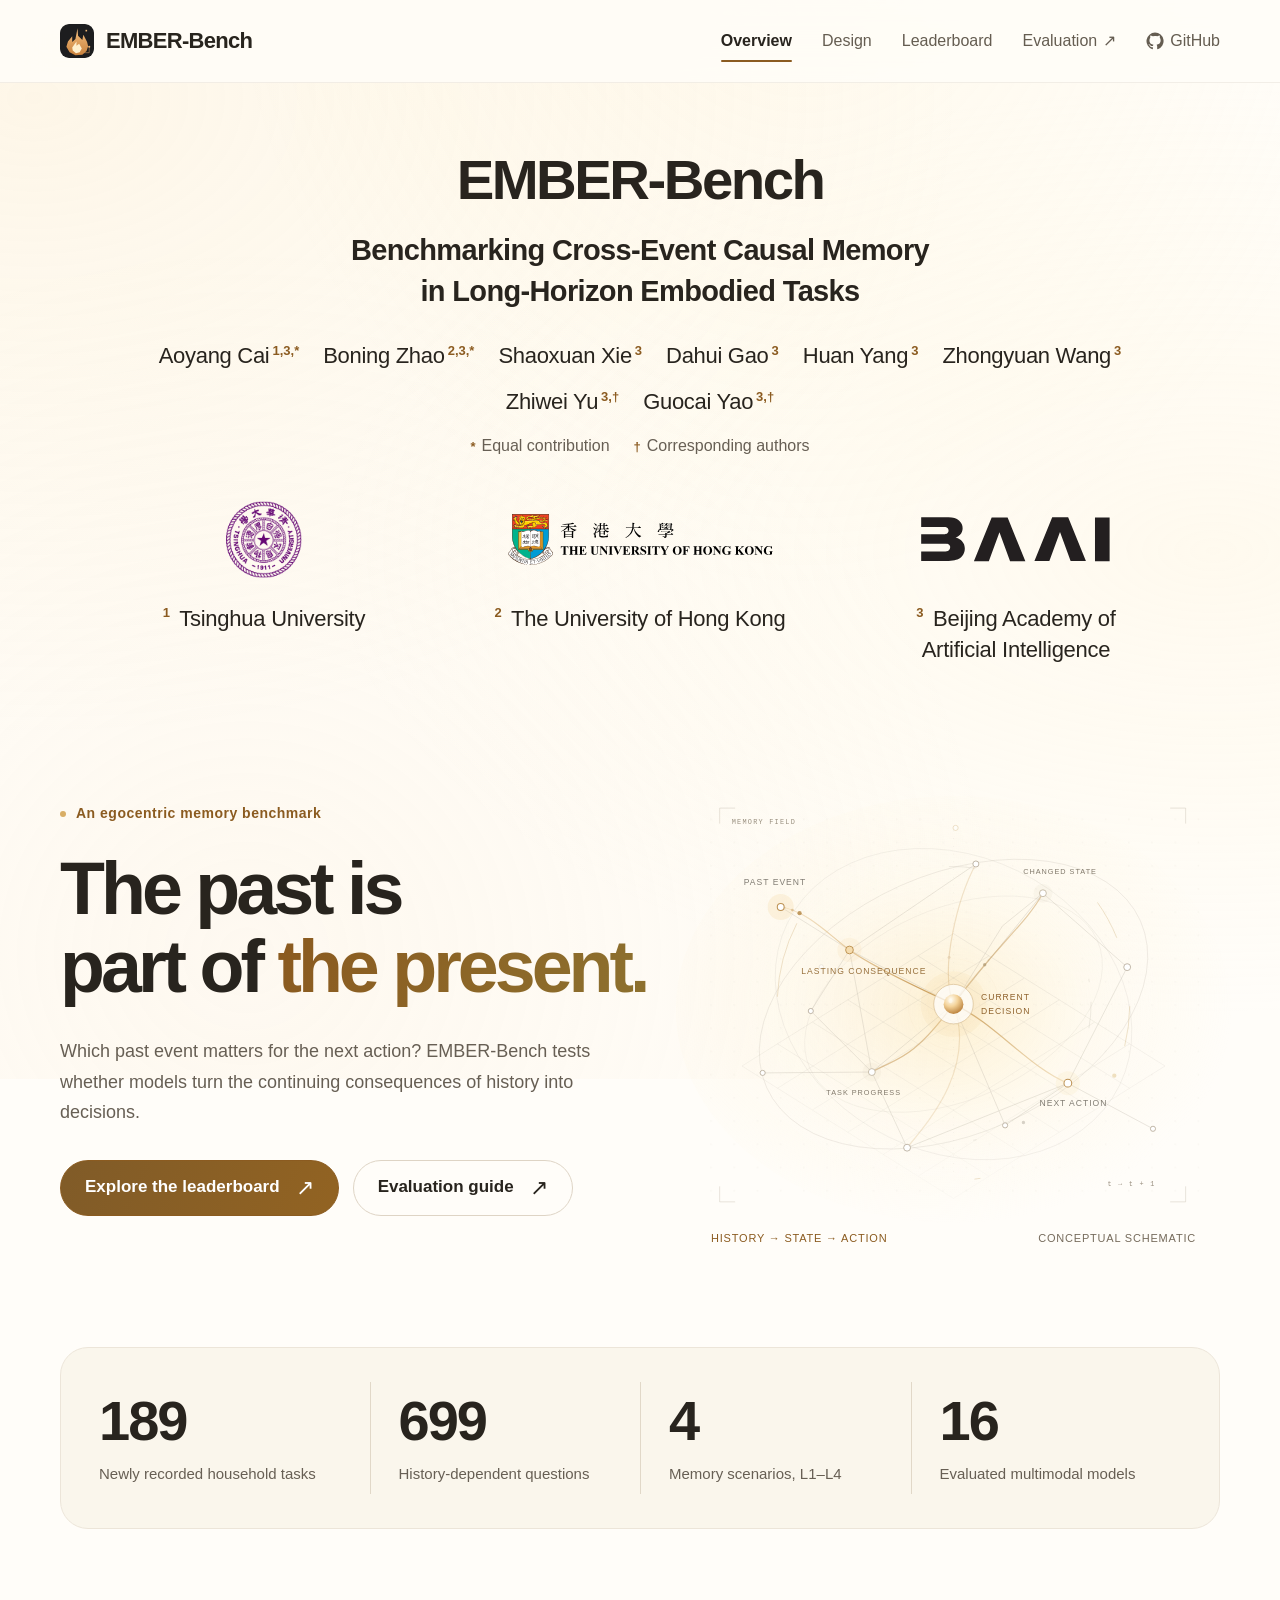
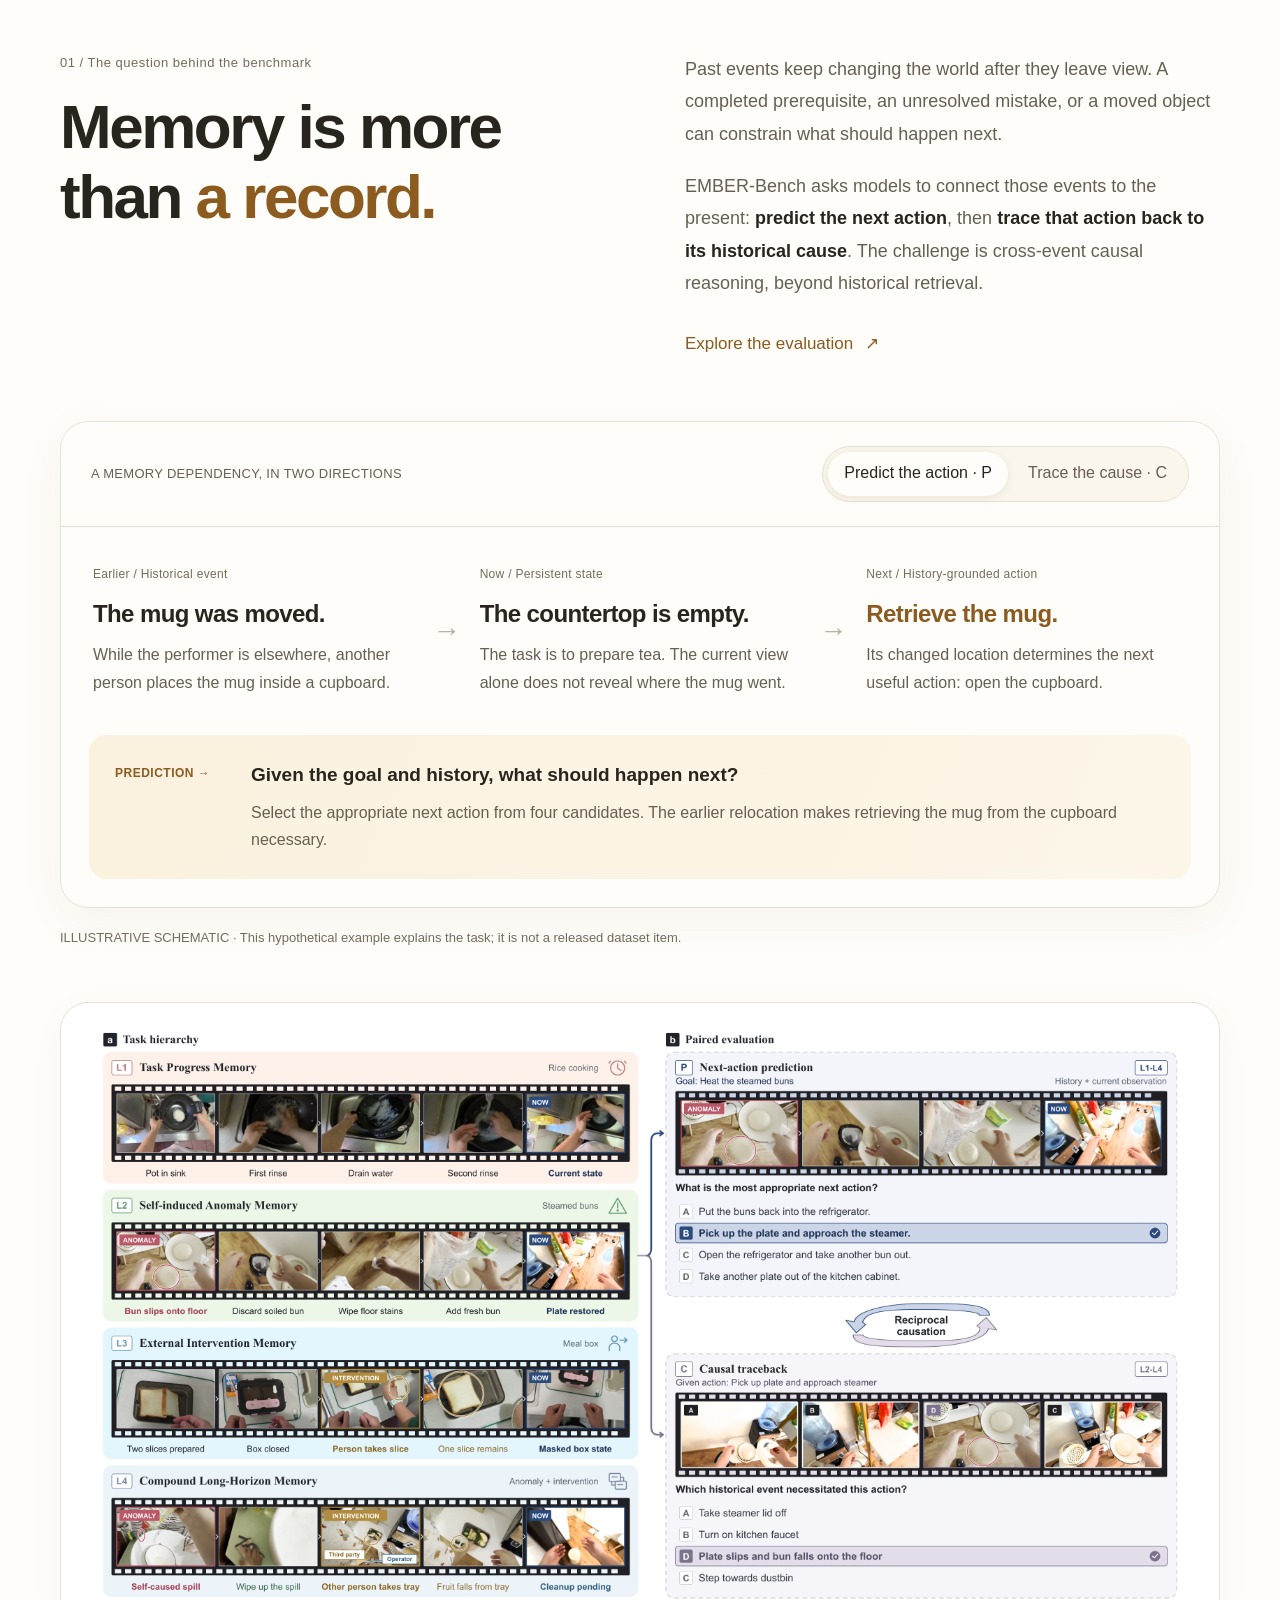
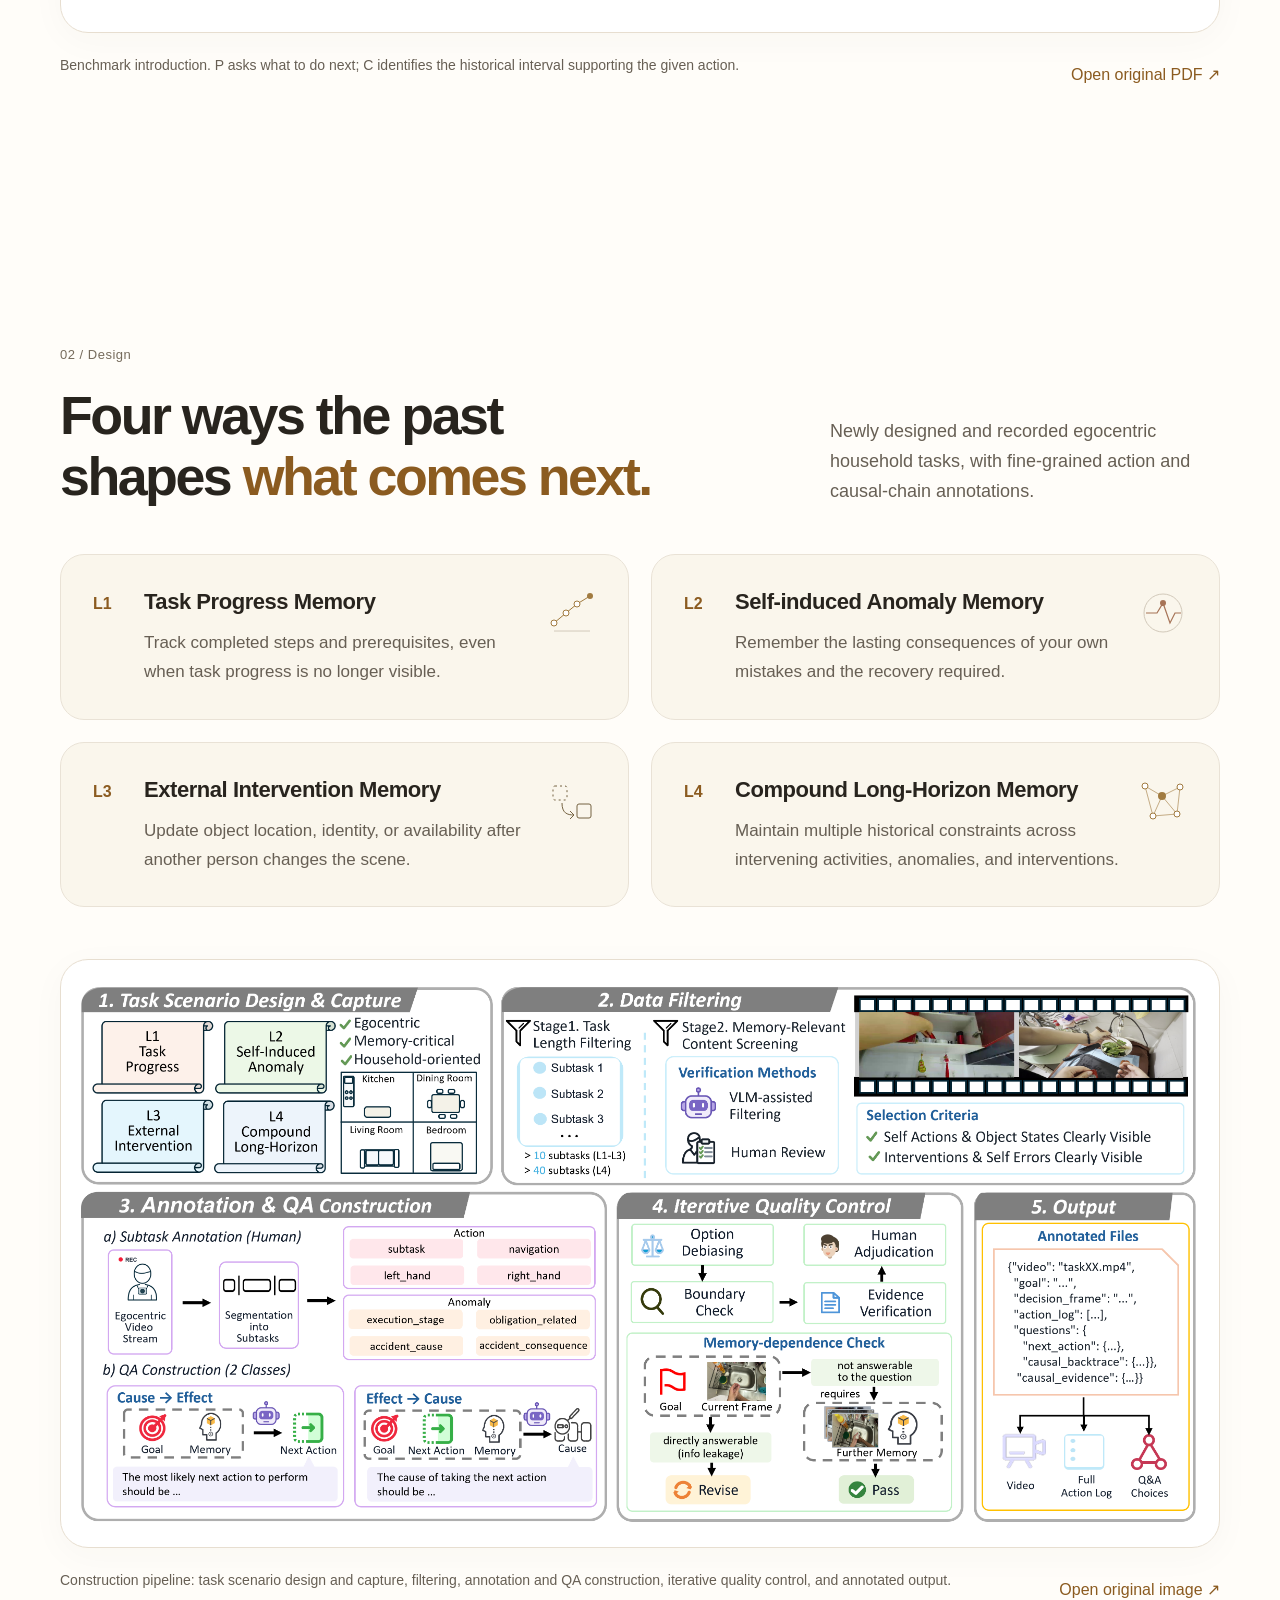
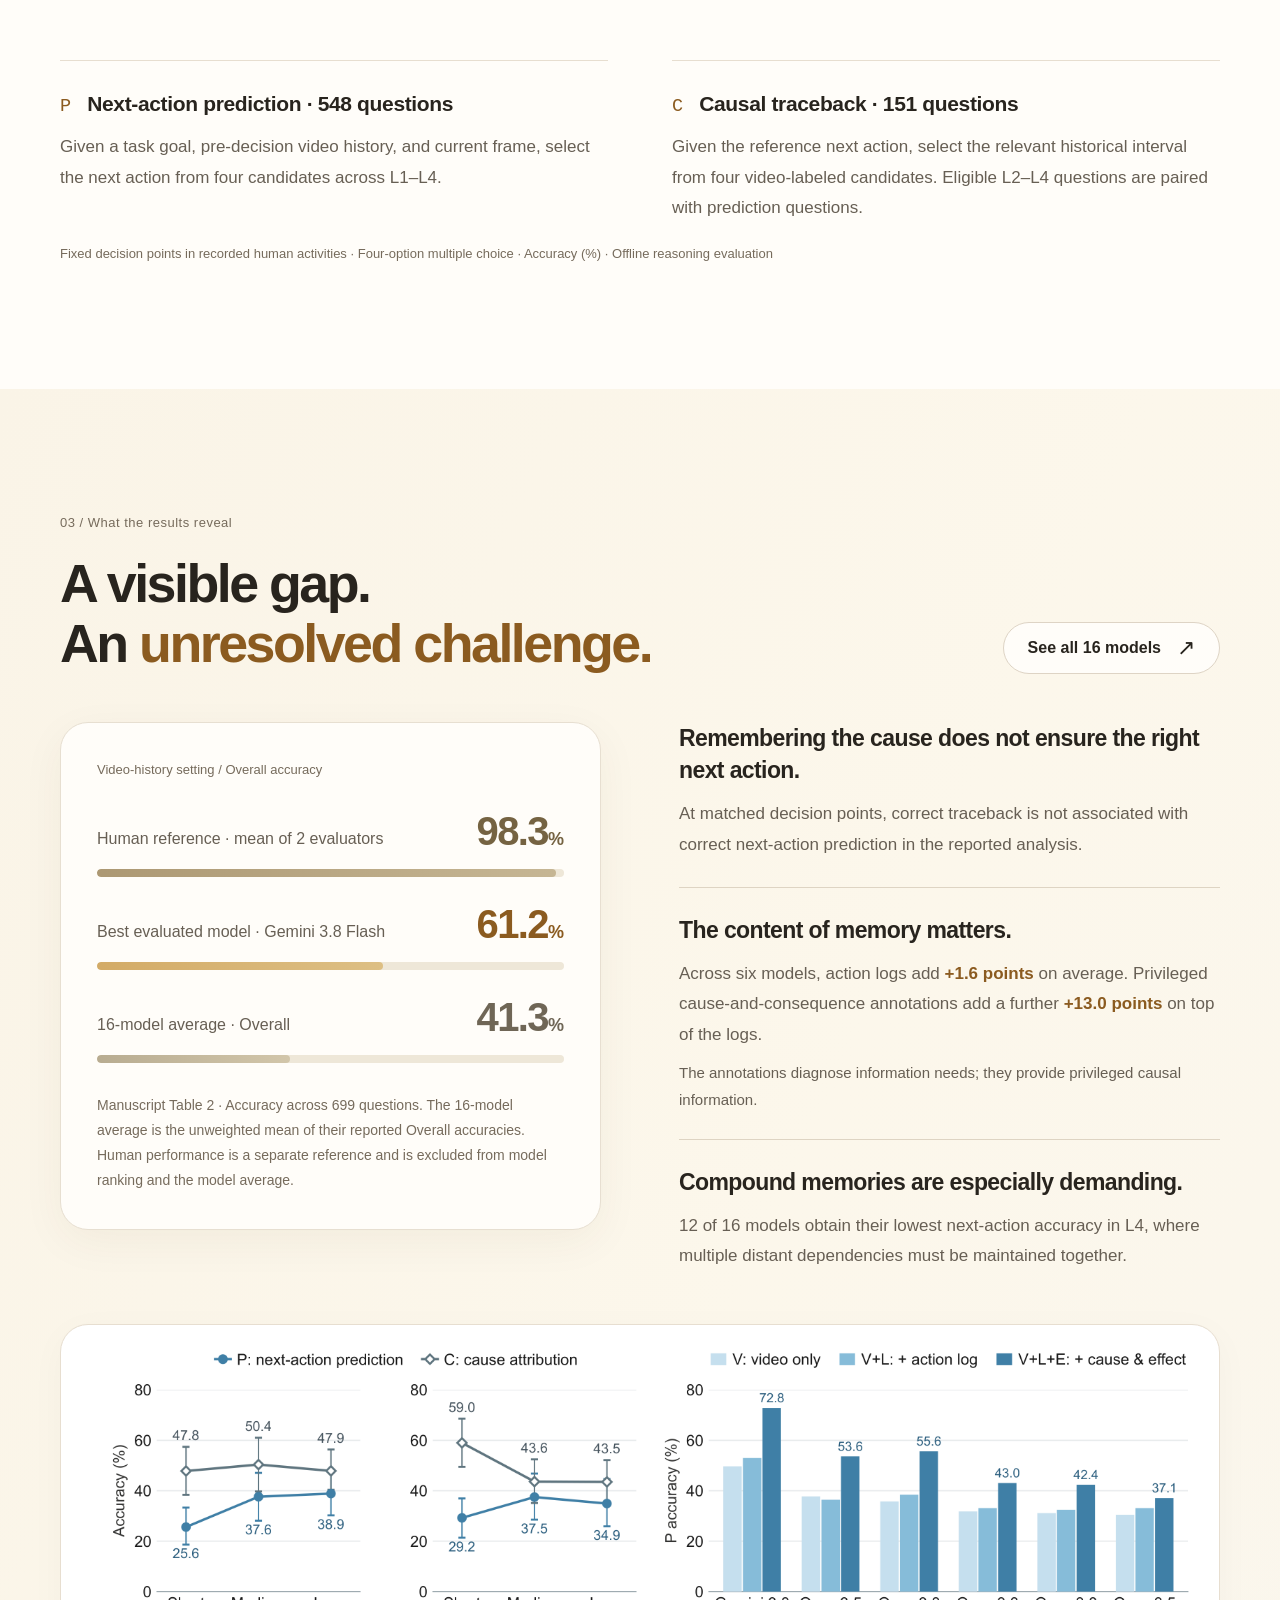
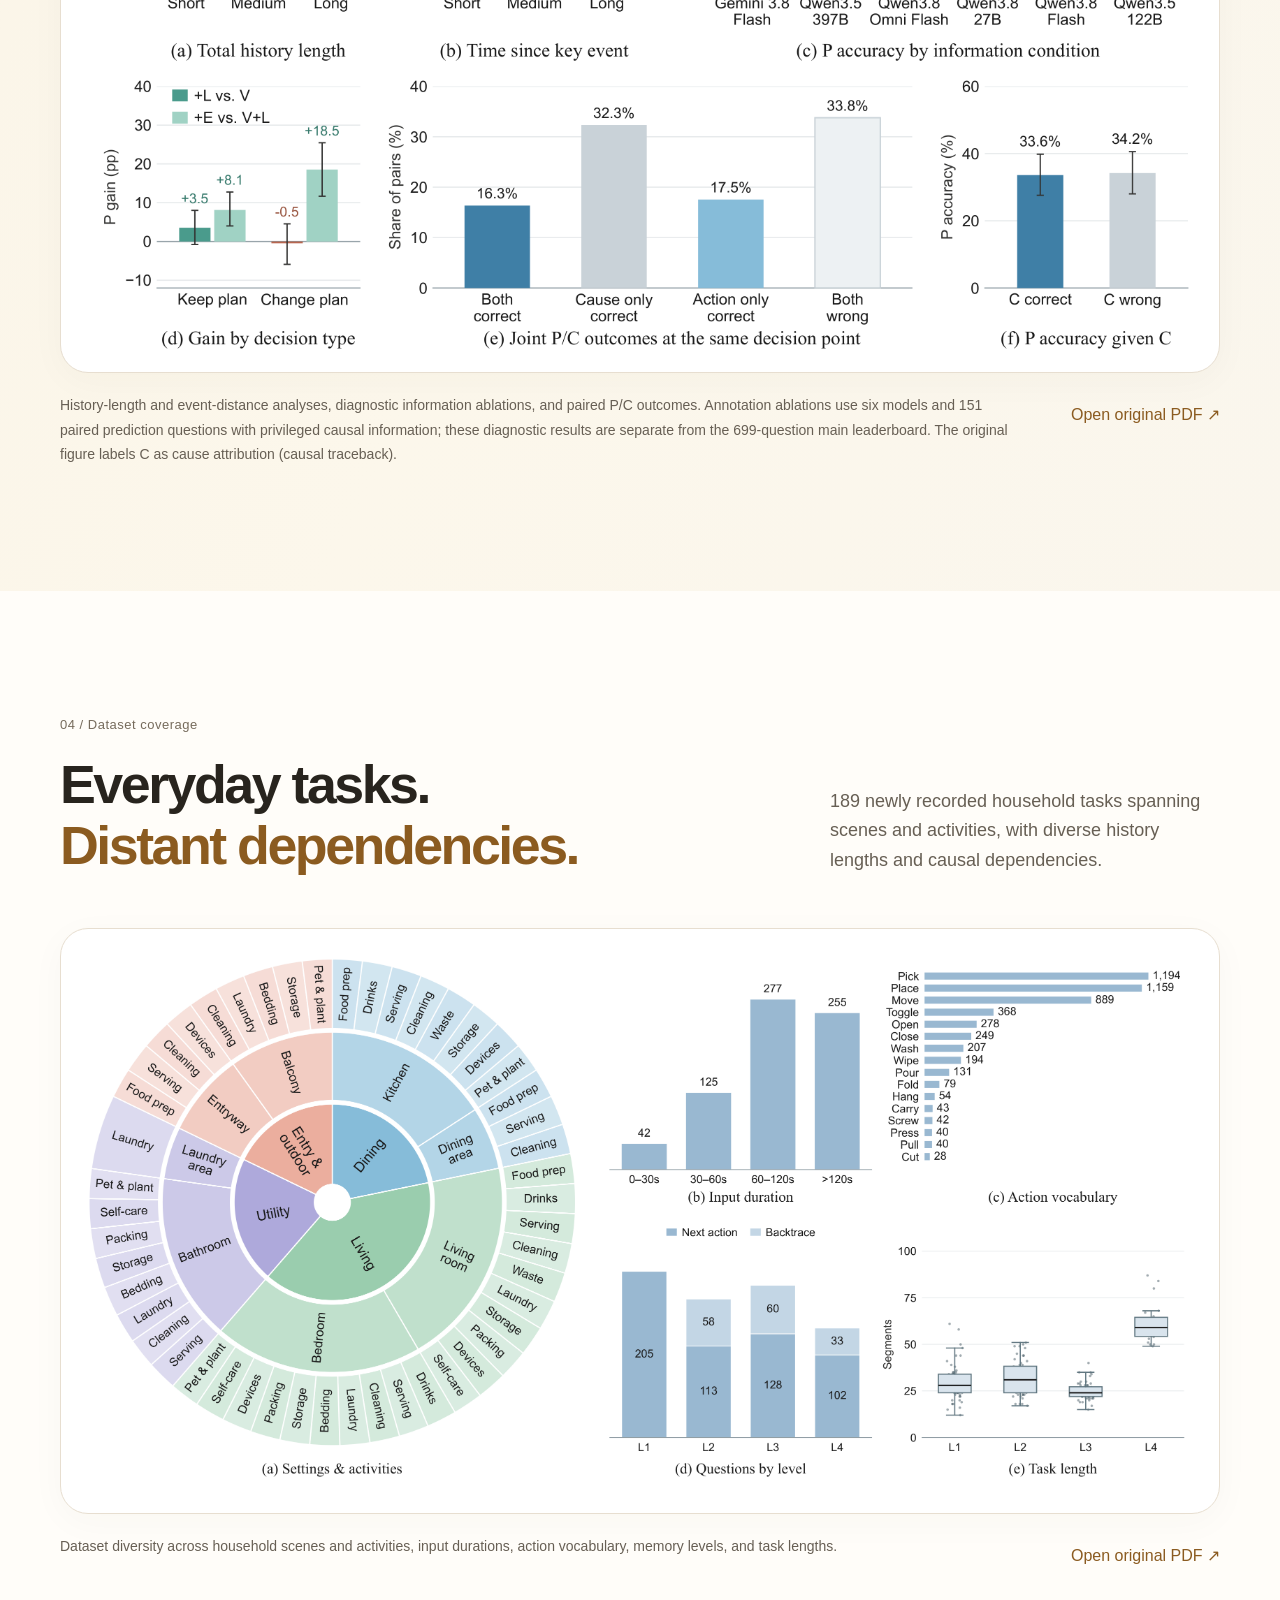
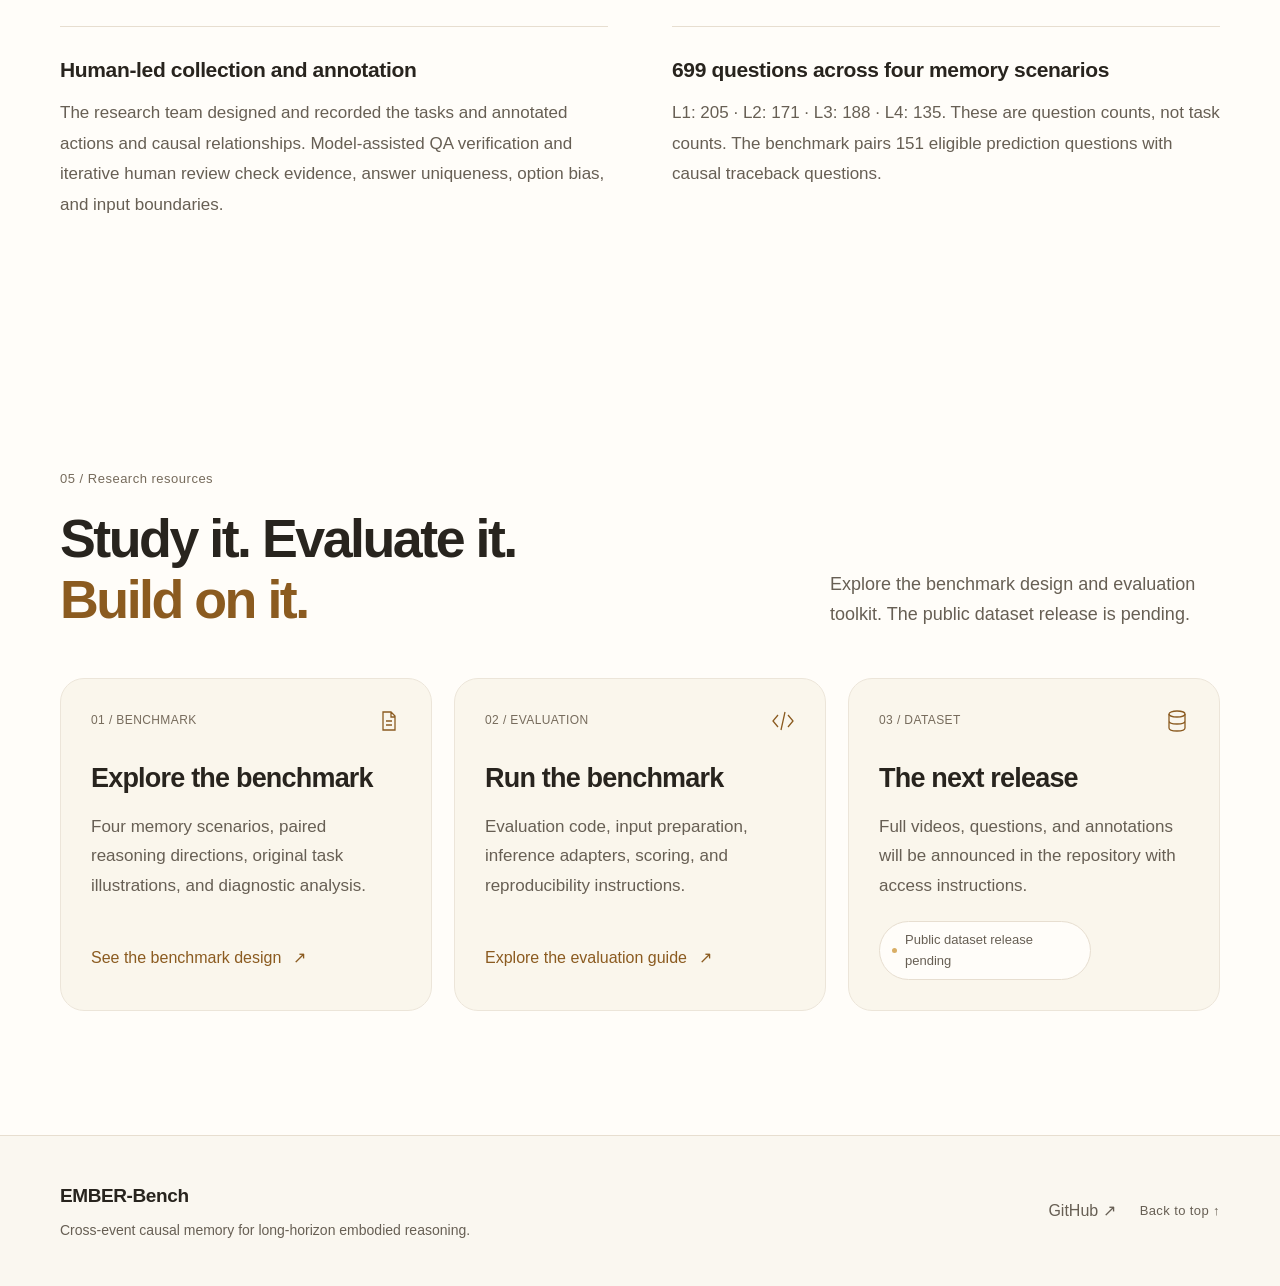
==== commit 7d8fb4fa: "Remove seal background and tighten score animations" ====
--- a/docs/index.html
+++ b/docs/index.html
@@ -10,9 +10,9 @@
   <meta property="og:type" content="website">
   <title>EMBER-Bench · Cross-event causal memory</title>
   <link rel="icon" type="image/svg+xml" href="assets/favicon.svg?v=ember-flame-1">
-  <link rel="stylesheet" href="assets/css/style.css?v=warm-memory-1">
+  <link rel="stylesheet" href="assets/css/style.css?v=warm-memory-2">
   <script src="assets/js/common.js?v=design-nav-1" defer></script>
-  <script src="assets/js/home.js?v=memory-bars-1" defer></script>
+  <script src="assets/js/home.js?v=memory-bars-2" defer></script>
   <noscript><style>.nav-links{display:flex!important;position:static!important;padding:0!important;border:0!important;font-size:14px!important;gap:12px!important;background:none!important}.mobile-nav-toggle{display:none!important}.nav{height:auto!important;min-height:67px;flex-wrap:wrap;padding-top:14px!important;padding-bottom:14px!important}.direction-tabs{display:none!important}#panel-traceback{display:block!important}</style></noscript>
 </head>
 <body id="top">
@@ -49,7 +49,7 @@
     <p class="author-notes"><span><sup>*</sup> Equal contribution</span><span><sup>†</sup> Corresponding authors</span></p>
     <div class="affiliation-list" aria-label="Author affiliations">
       <a class="institution institution-tsinghua" href="https://www.tsinghua.edu.cn/en/">
-        <div class="institution-mark"><img src="assets/institutions/tsinghua.jpg" alt="" width="1400" height="600"></div>
+        <div class="institution-mark"><span class="institution-seal" aria-hidden="true"></span></div>
         <p><sup>1</sup> Tsinghua University</p>
       </a>
       <a class="institution institution-hku" href="https://www.hku.hk/">
--- a/docs/assets/css/style.css
+++ b/docs/assets/css/style.css
@@ -234,7 +234,7 @@
 .js-motion .reveal:not(.is-visible){opacity:0;transform:translateY(28px)}
 .js-motion .reveal.is-visible{opacity:1;transform:none}
 .js-motion .score-reveal span{transform:scaleX(0);transition:none}
-.js-motion .score-reveal.score-visible span{transform:scaleX(1);transition:transform .95s cubic-bezier(.22,1,.36,1);transition-delay:var(--score-delay,0s)}
+.js-motion .score-reveal.score-visible span{transform:scaleX(1);transition:transform .55s cubic-bezier(.22,1,.36,1);transition-delay:var(--score-delay,0s)}
 
 @media(max-width:1150px){
  :root{--gutter:38px}.nav-links{gap:21px}
@@ -338,8 +338,8 @@
 .institution-mark{display:flex;align-items:center;justify-content:center;width:100%;height:100px}
 .institution-mark picture{display:contents}
 .institution-mark img{width:auto;max-width:100%;height:auto;max-height:100%;object-fit:contain}
-.institution-tsinghua .institution-mark img{width:240px}
-.institution-tsinghua .institution-mark{mix-blend-mode:multiply}
+/* Show only the official PNG's 101×102 seal region using its native alpha. */
+.institution-tsinghua .institution-seal{--seal-size:76px;display:block;flex:0 0 auto;width:var(--seal-size);height:calc(var(--seal-size)*1.00990099);background:#660874;-webkit-mask-image:url("../institutions/tsinghua-mask.png");mask-image:url("../institutions/tsinghua-mask.png");-webkit-mask-size:calc(var(--seal-size)*2.98019802) calc(var(--seal-size)*1.88118812);mask-size:calc(var(--seal-size)*2.98019802) calc(var(--seal-size)*1.88118812);-webkit-mask-position:left top;mask-position:left top;-webkit-mask-repeat:no-repeat;mask-repeat:no-repeat}
 .institution-hku .institution-mark img{width:265px}
 .institution-baai .institution-mark img{width:190px}
 .affiliation-list p{margin:0;color:var(--ink);font-size:22px;font-weight:500;line-height:1.45;letter-spacing:-.25px}
@@ -366,7 +366,7 @@
  .affiliation-list{grid-template-columns:1fr;gap:21px;max-width:340px;margin-top:30px}
  .institution{flex-direction:row;justify-content:flex-start;gap:19px;padding:0;text-align:left}
  .institution-mark{width:112px;height:65px;flex:0 0 112px}
- .institution-tsinghua .institution-mark img{width:154px;max-width:none}
+ .institution-tsinghua .institution-seal{--seal-size:49px}
  .institution-hku .institution-mark img{width:52px}.institution-baai .institution-mark img{width:100px}
  .affiliation-list p{font-size:18px;font-weight:550;line-height:1.4}.affiliation-list sup{font-size:12px}
  .research-team+.hero{padding-top:36px}
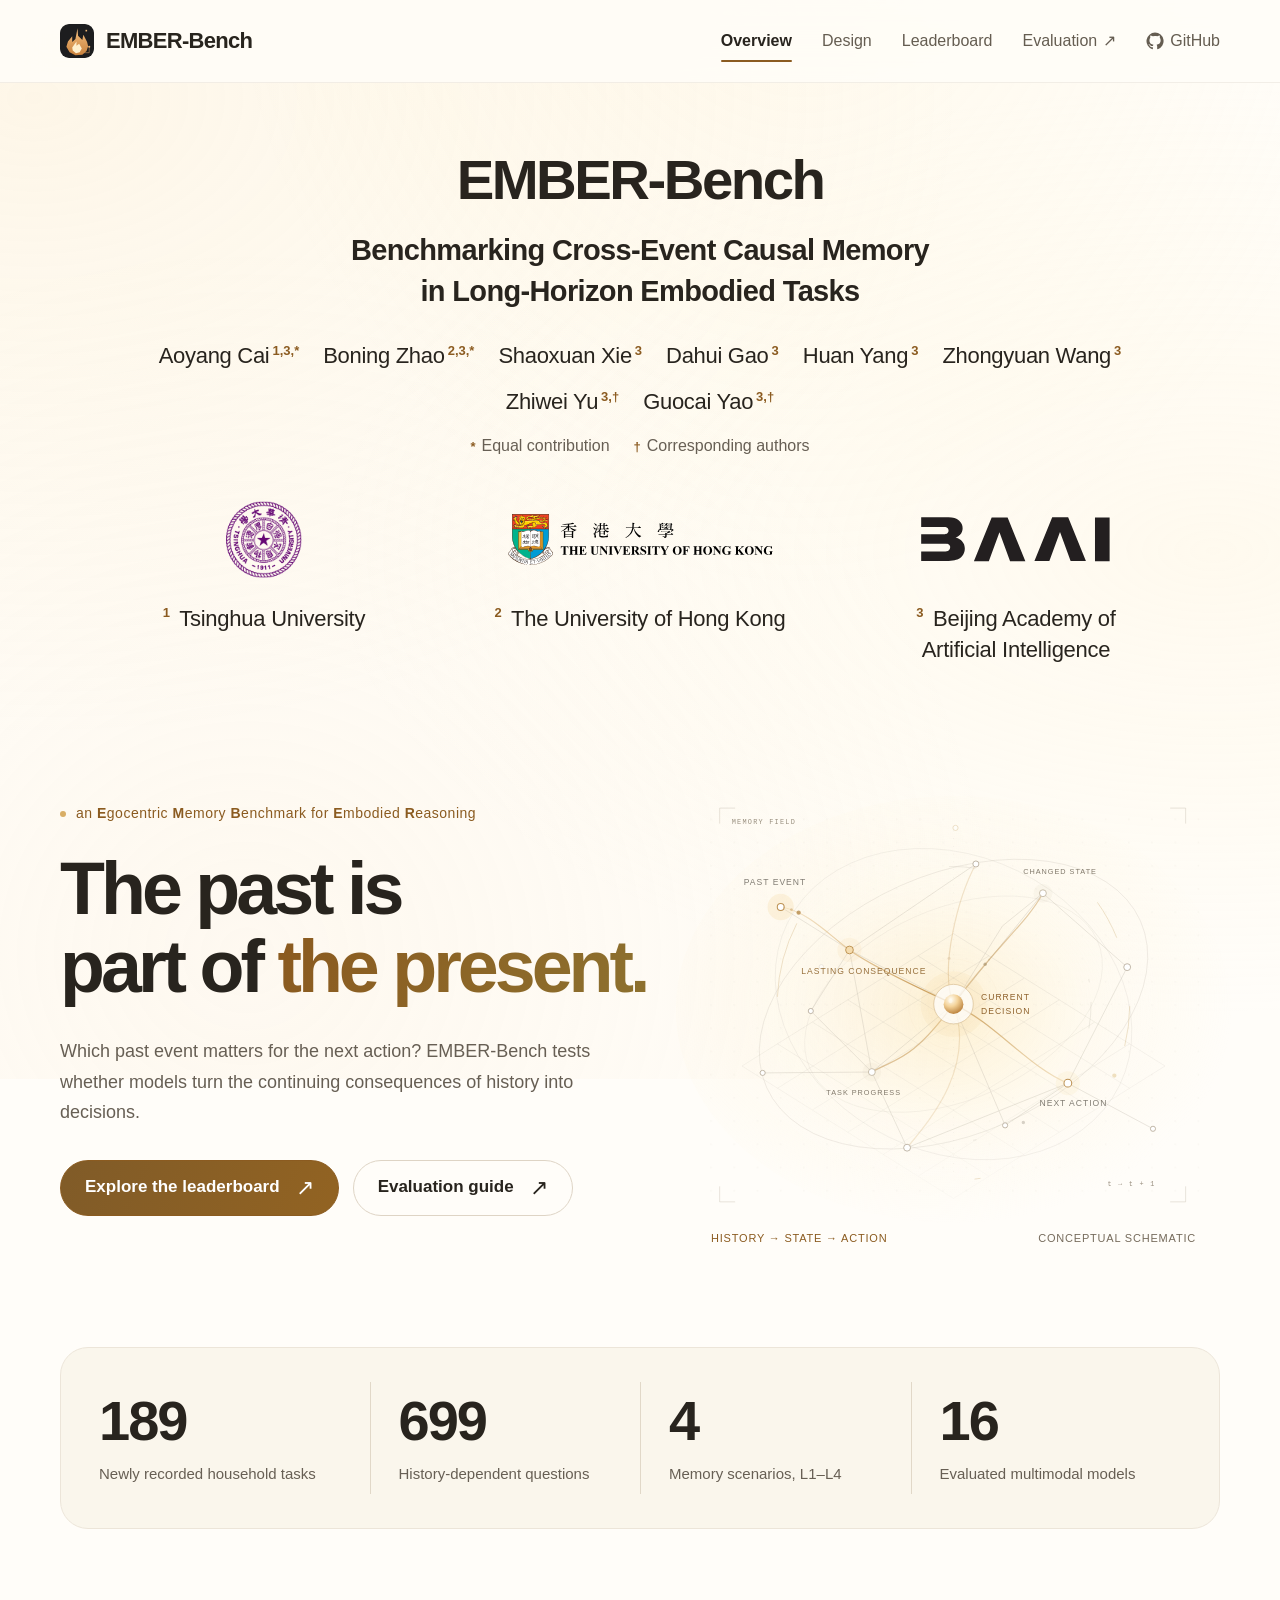
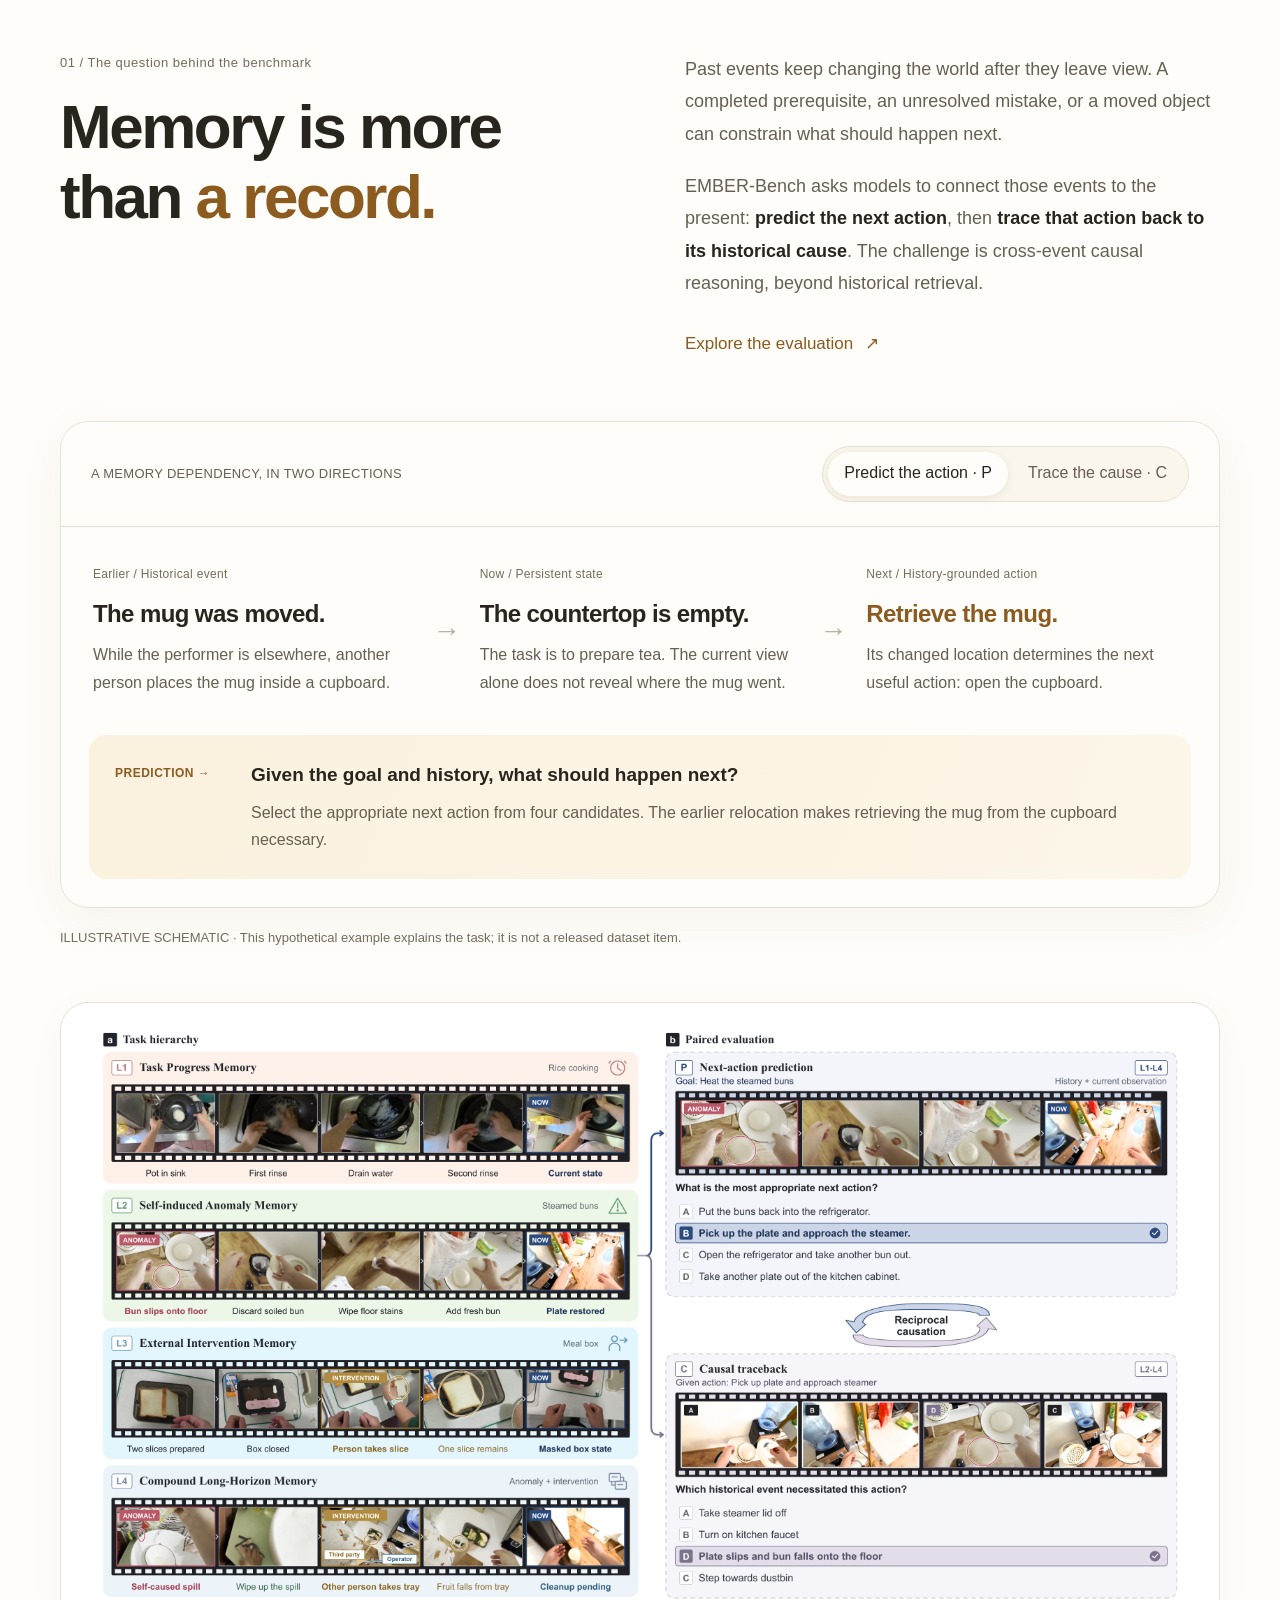
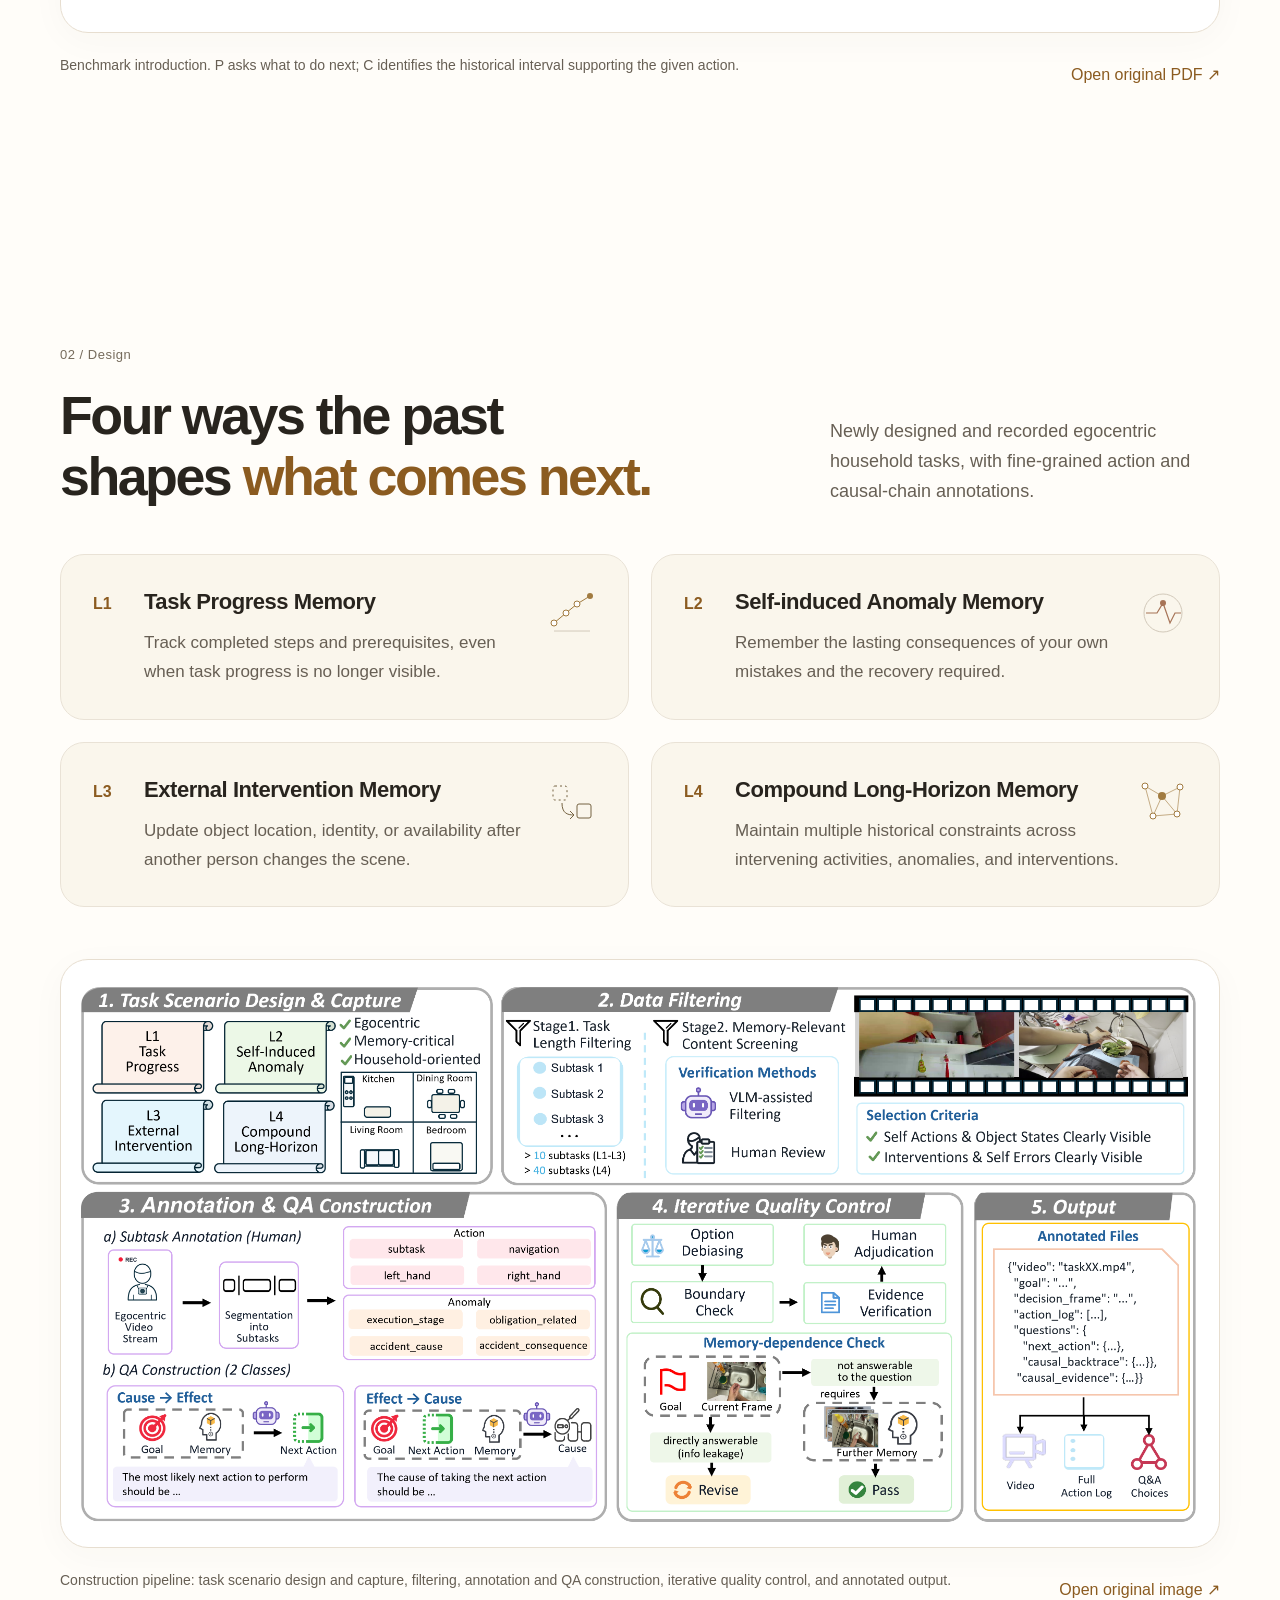
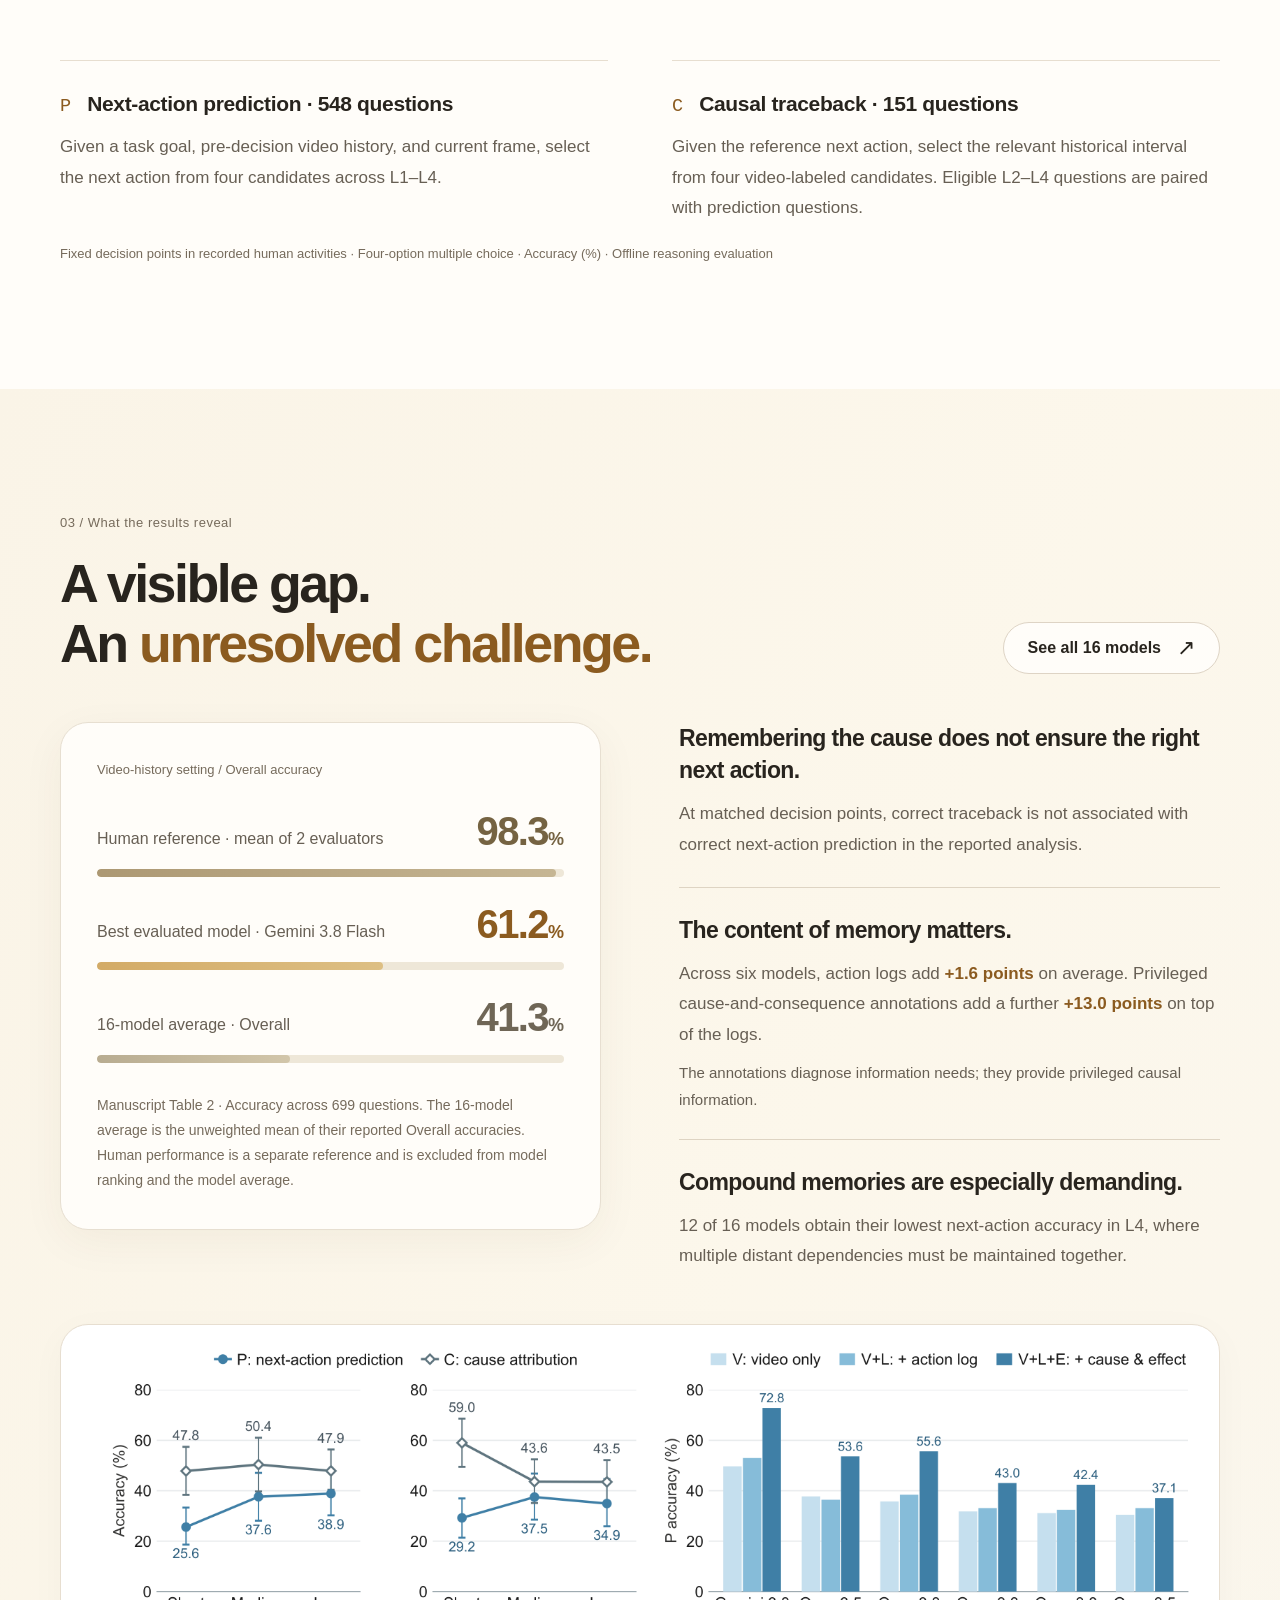
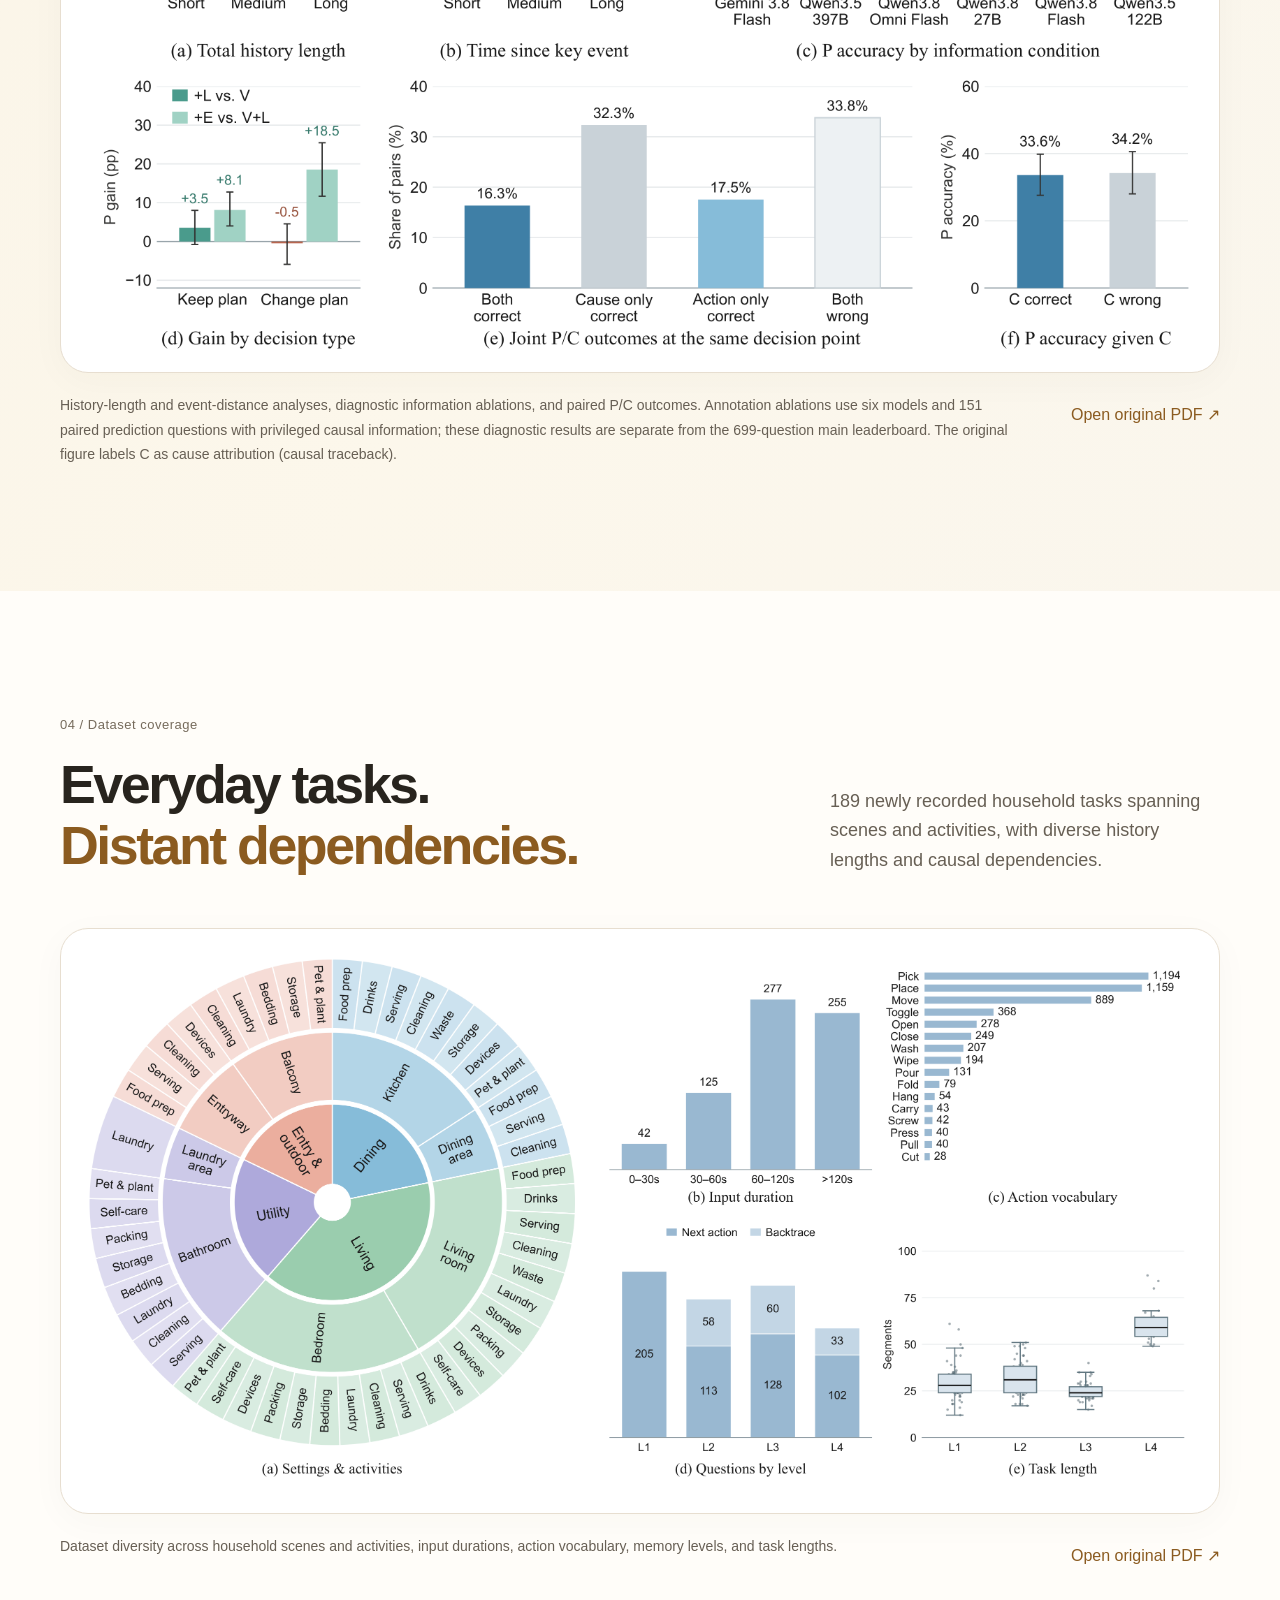
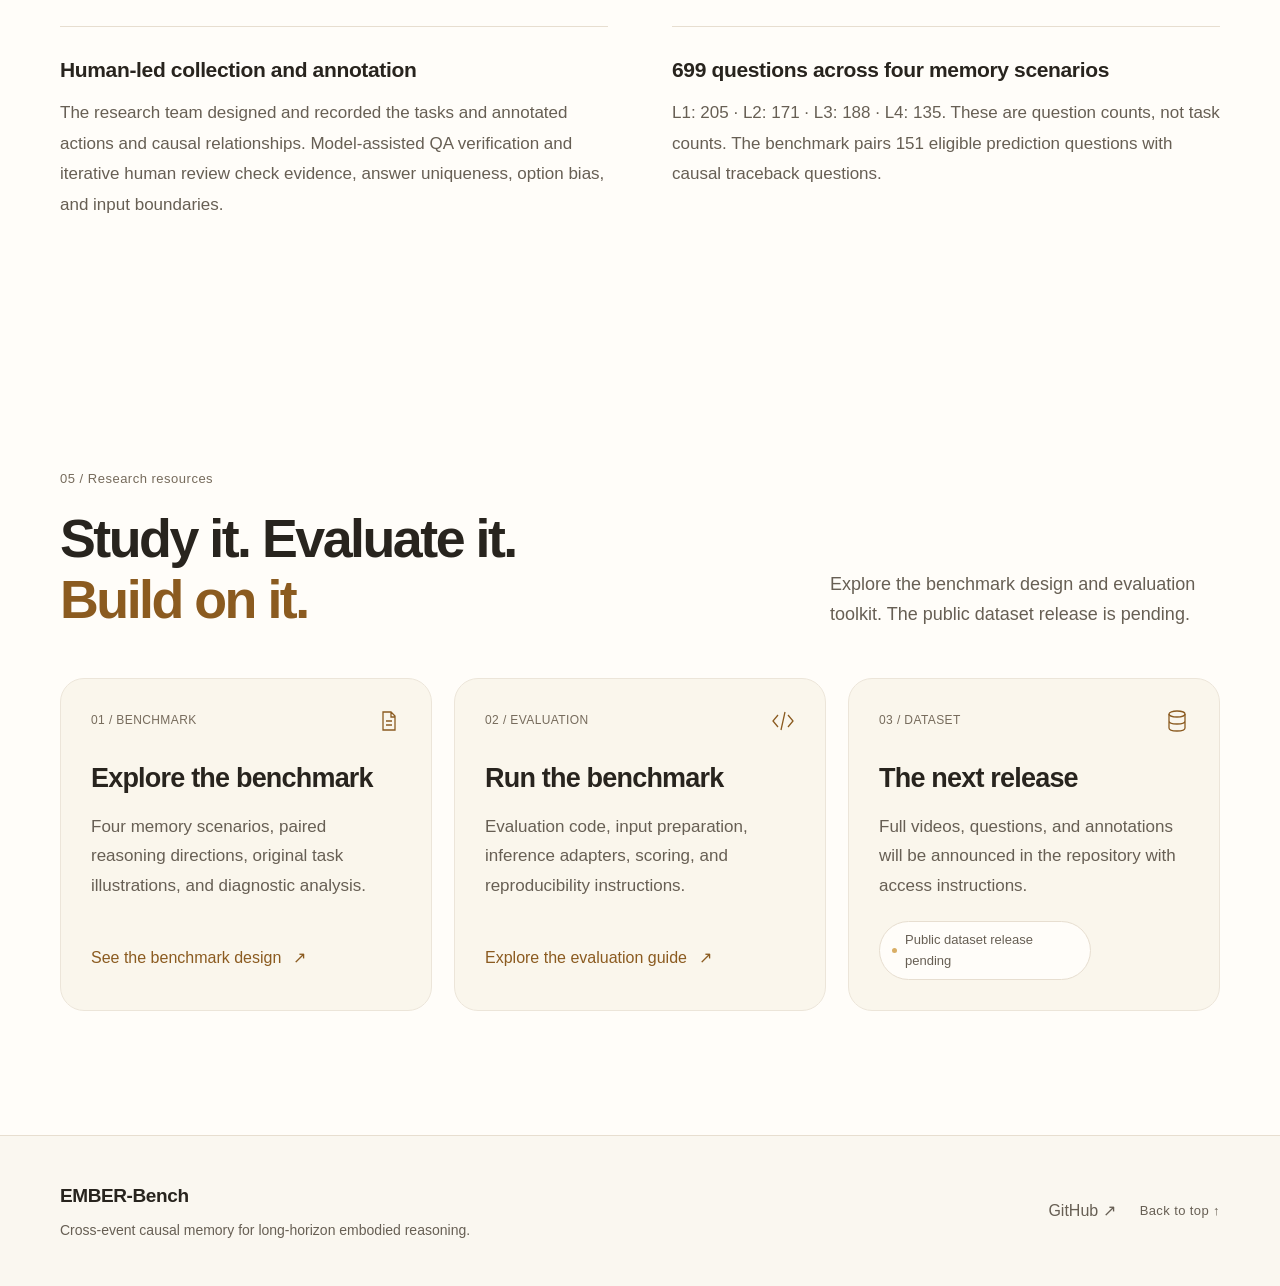
==== commit 524e212b: "Spell out EMBER in the overview caption" ====
--- a/docs/index.html
+++ b/docs/index.html
@@ -10,7 +10,7 @@
   <meta property="og:type" content="website">
   <title>EMBER-Bench · Cross-event causal memory</title>
   <link rel="icon" type="image/svg+xml" href="assets/favicon.svg?v=ember-flame-1">
-  <link rel="stylesheet" href="assets/css/style.css?v=warm-memory-2">
+  <link rel="stylesheet" href="assets/css/style.css?v=warm-memory-3">
   <script src="assets/js/common.js?v=design-nav-1" defer></script>
   <script src="assets/js/home.js?v=memory-bars-2" defer></script>
   <noscript><style>.nav-links{display:flex!important;position:static!important;padding:0!important;border:0!important;font-size:14px!important;gap:12px!important;background:none!important}.mobile-nav-toggle{display:none!important}.nav{height:auto!important;min-height:67px;flex-wrap:wrap;padding-top:14px!important;padding-bottom:14px!important}.direction-tabs{display:none!important}#panel-traceback{display:block!important}</style></noscript>
@@ -65,7 +65,7 @@
   <section class="hero container" aria-labelledby="hero-title">
     <div class="hero-grid">
       <div class="hero-copy">
-        <div class="eyebrow">An egocentric memory benchmark</div>
+        <div class="eyebrow hero-eyebrow"><span>an <strong>E</strong>gocentric <strong>M</strong>emory <strong>B</strong>enchmark for <strong>E</strong>mbodied <strong>R</strong>easoning</span></div>
         <h1 id="hero-title">The past is<br>part of <em>the present.</em></h1>
         <p>Which past event matters for the next action? EMBER-Bench tests whether models turn the continuing consequences of history into decisions.</p>
         <div class="hero-actions">
--- a/docs/assets/css/style.css
+++ b/docs/assets/css/style.css
@@ -49,6 +49,10 @@
 /* Shared type, controls, and page rhythm. */
 .eyebrow{display:flex;align-items:center;gap:10px;color:var(--ember);font:600 14px/1.5 var(--sans);letter-spacing:.5px}
 .eyebrow:before{content:"";width:6px;height:6px;border-radius:50%;background:var(--ember-glow)}
+.hero-eyebrow{font-weight:400}
+.hero-eyebrow:before{flex-shrink:0;align-self:flex-start;margin-top:.55em}
+.hero-eyebrow>span{min-width:0}
+.hero-eyebrow strong{font-weight:700}
 .section-index{color:var(--dim);font:500 13px/1.5 var(--sans);letter-spacing:.5px}
 .section{padding:124px 0}
 .section.container{padding-right:var(--gutter);padding-left:var(--gutter)}
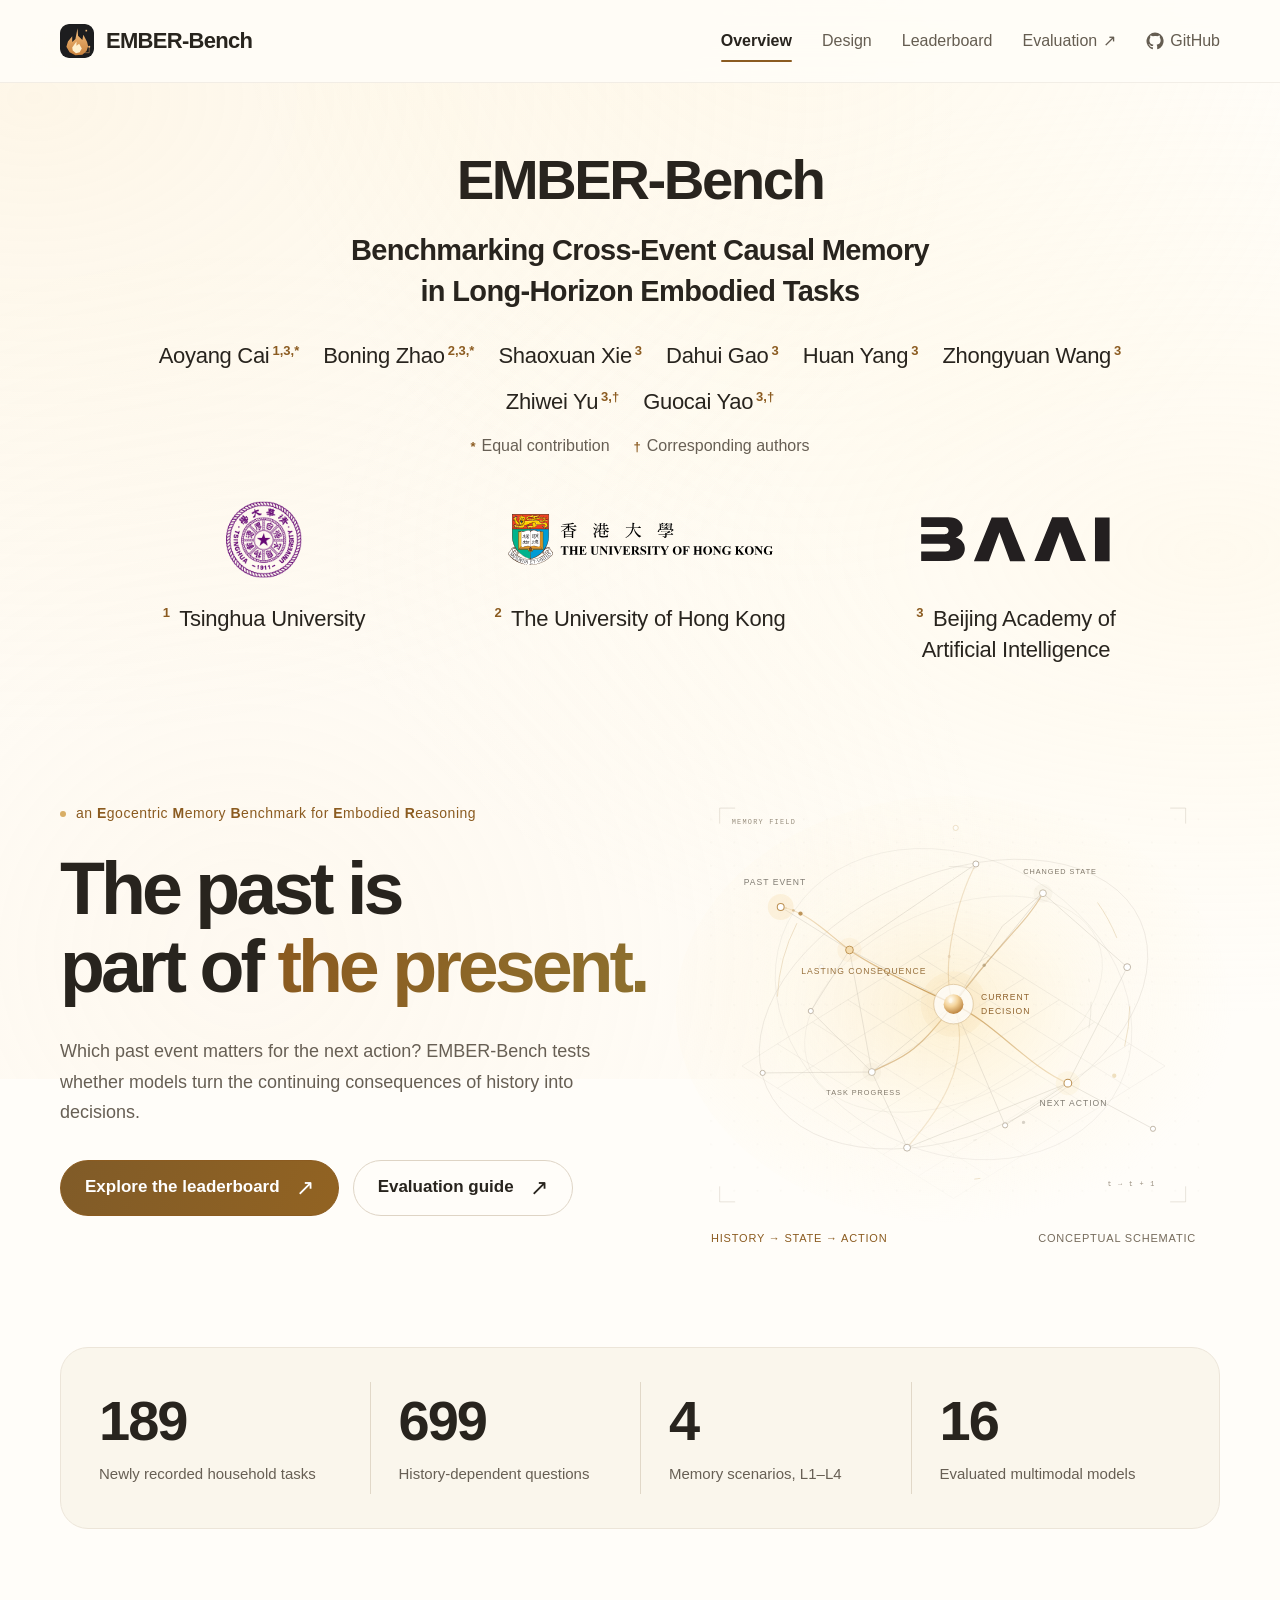
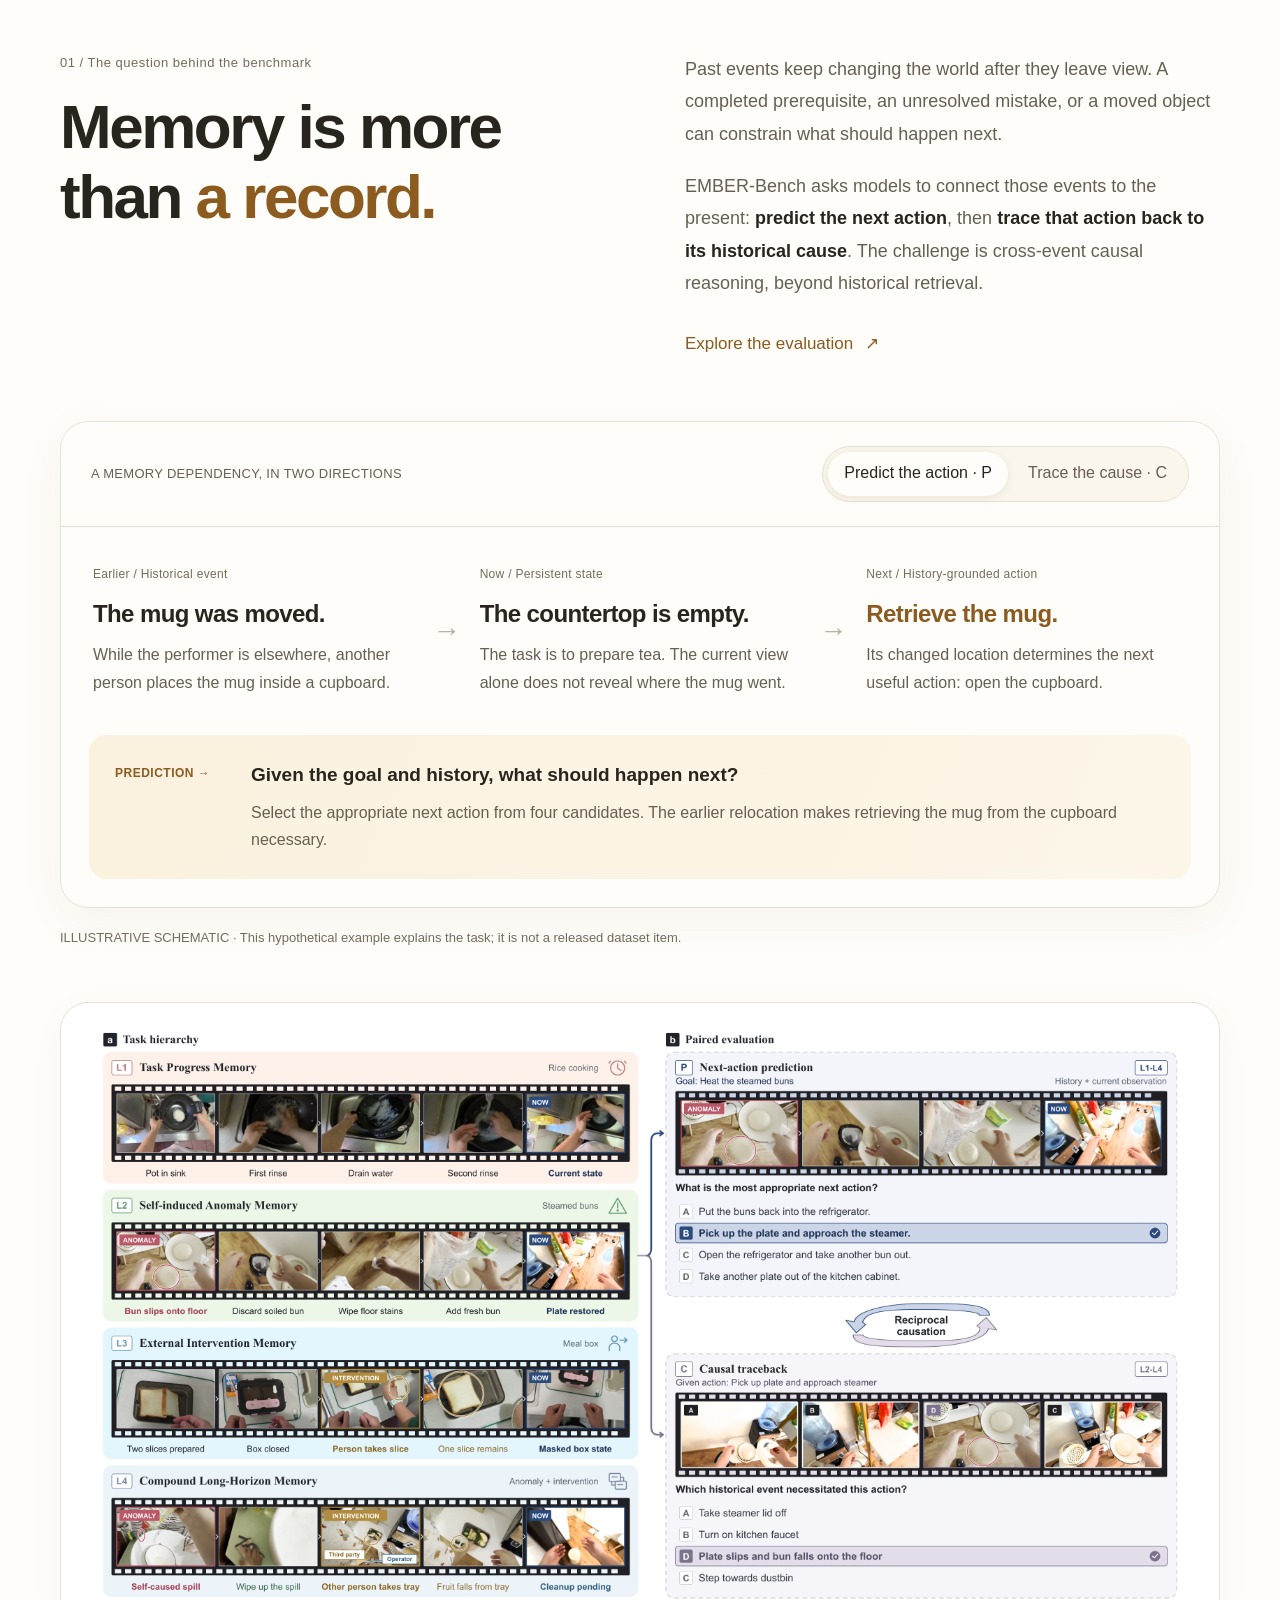
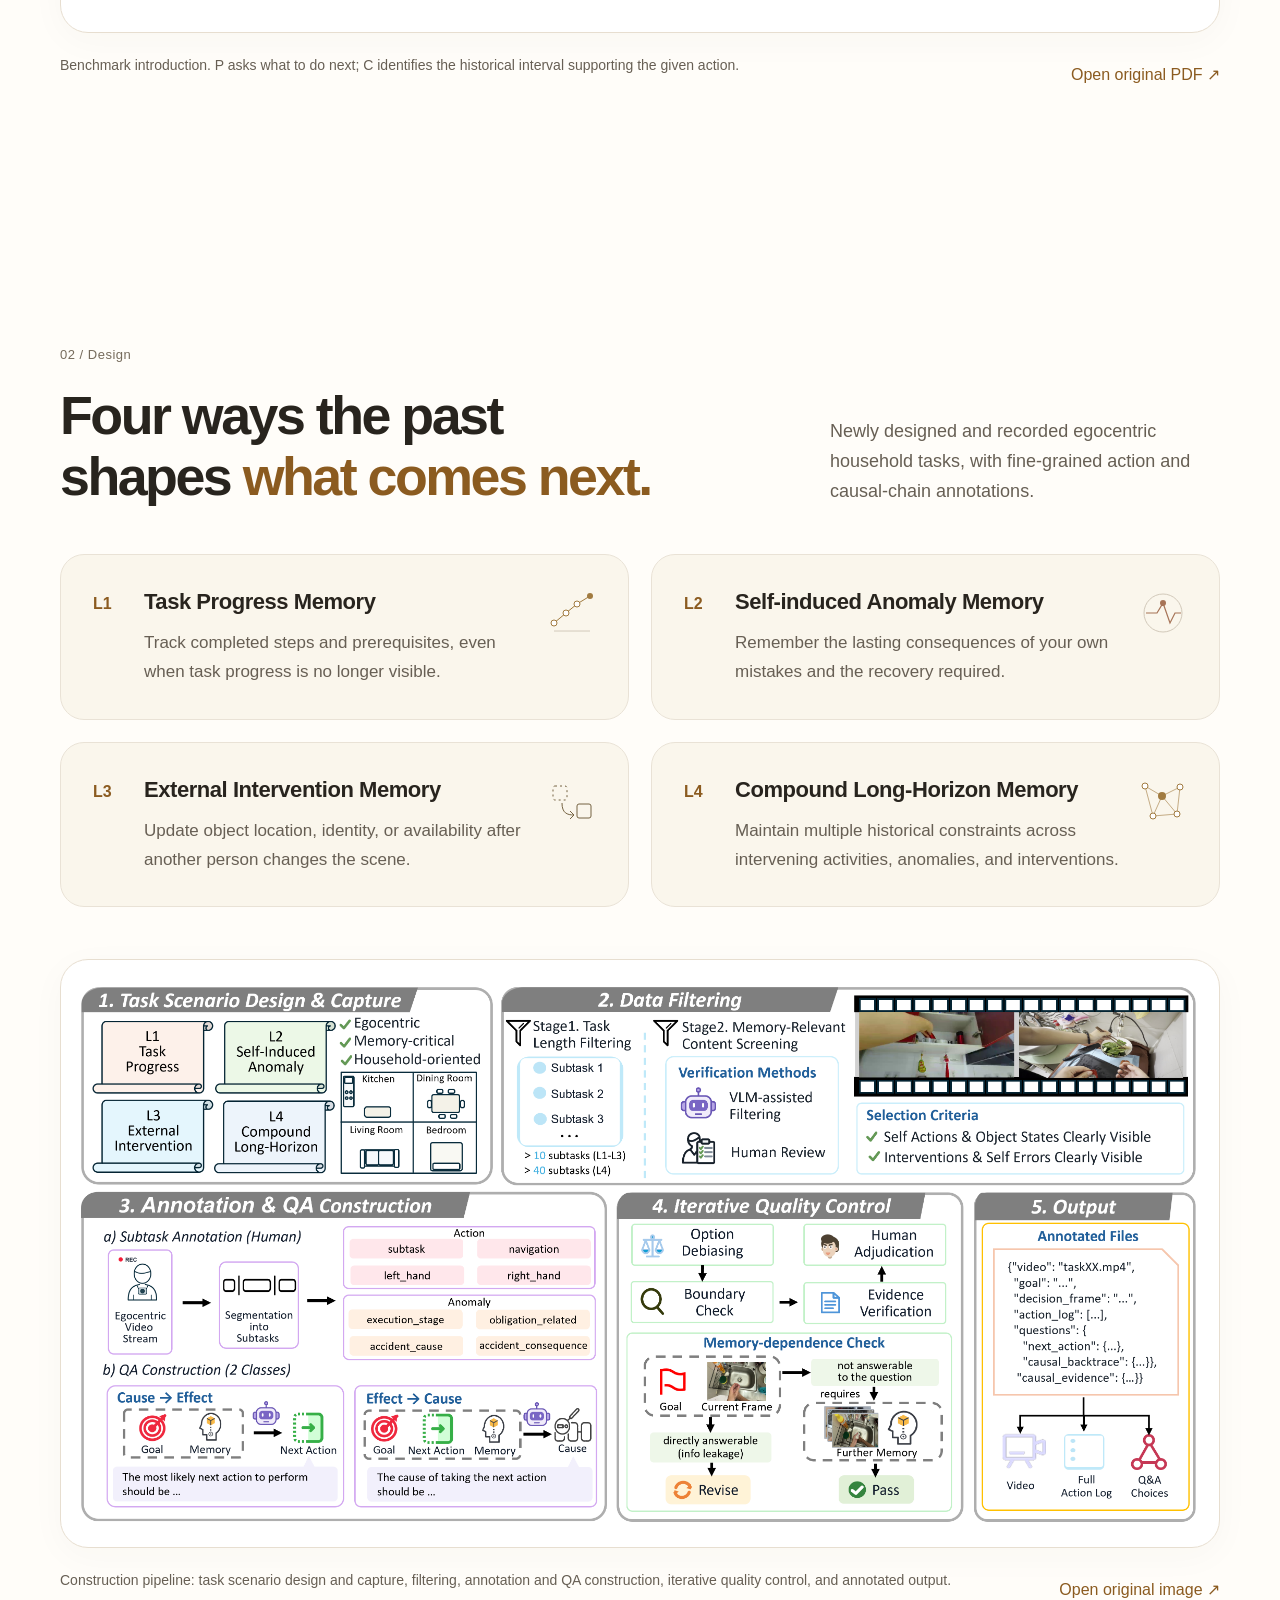
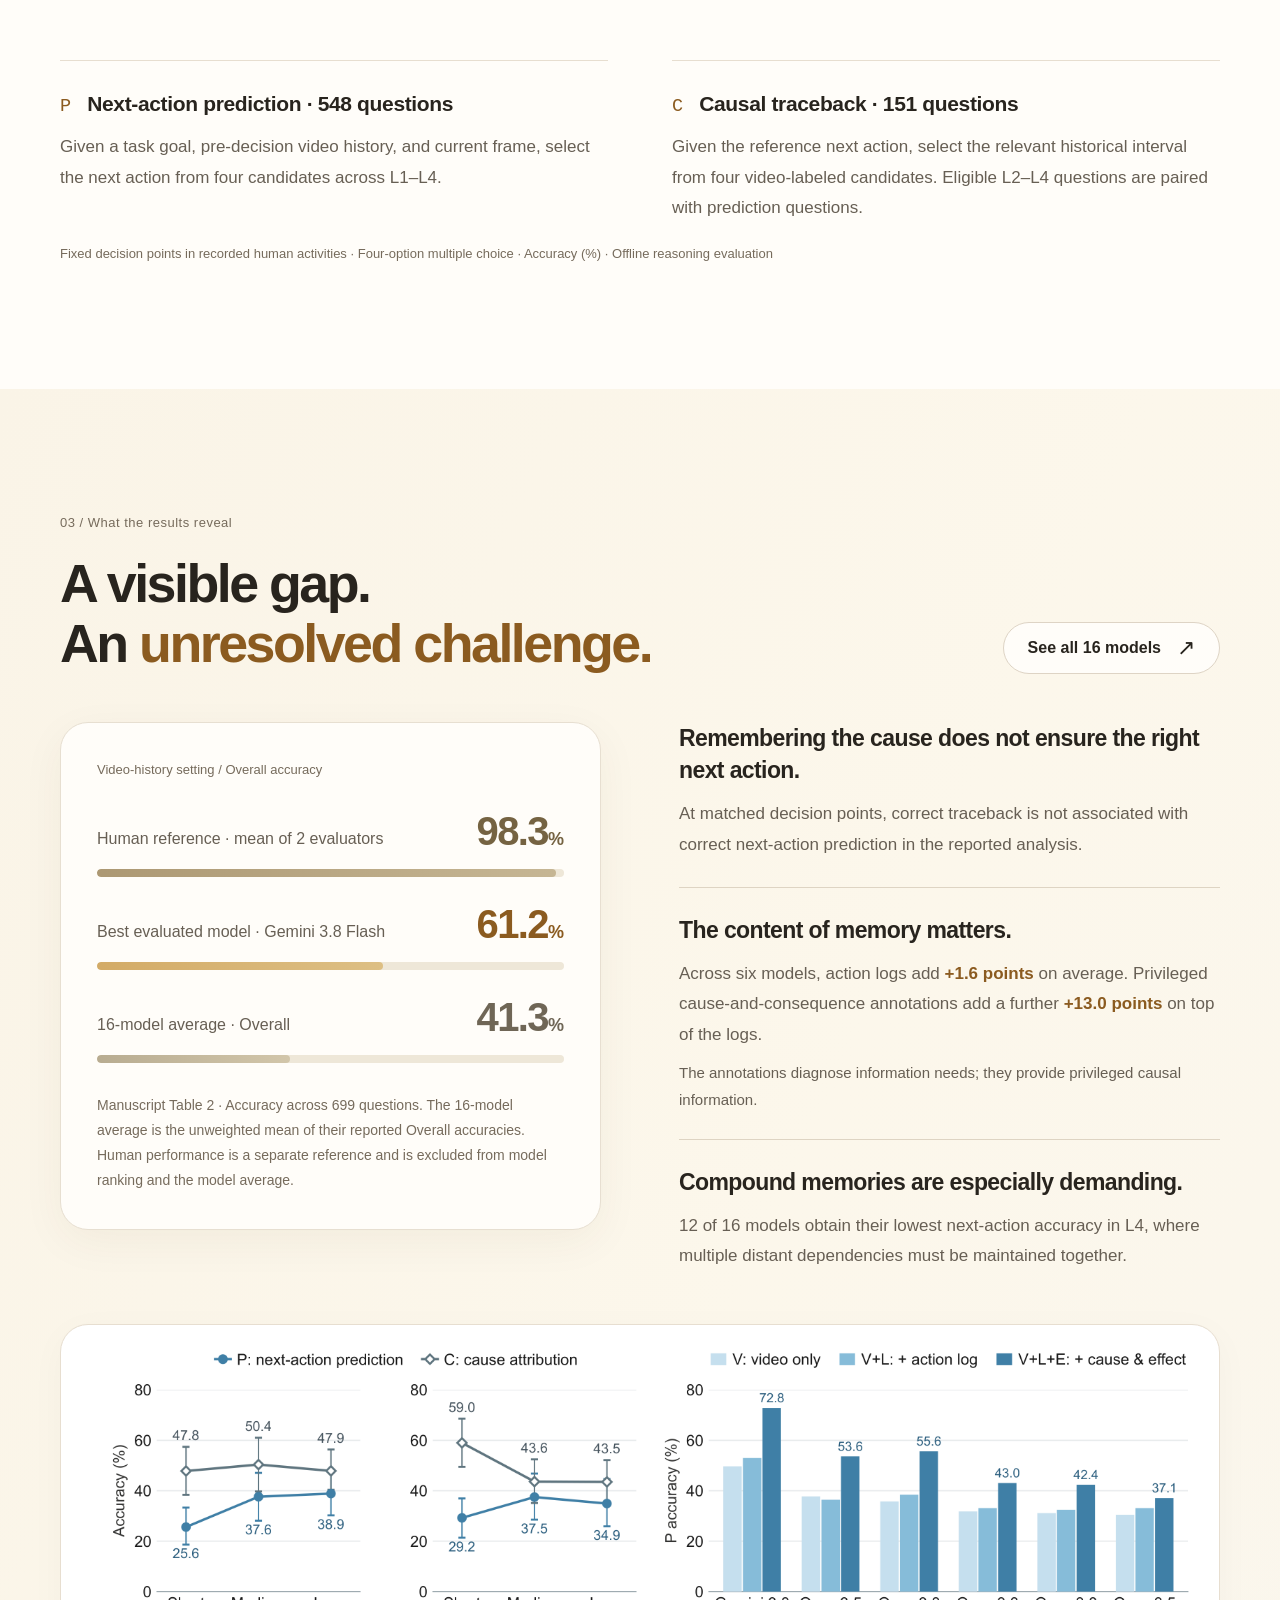
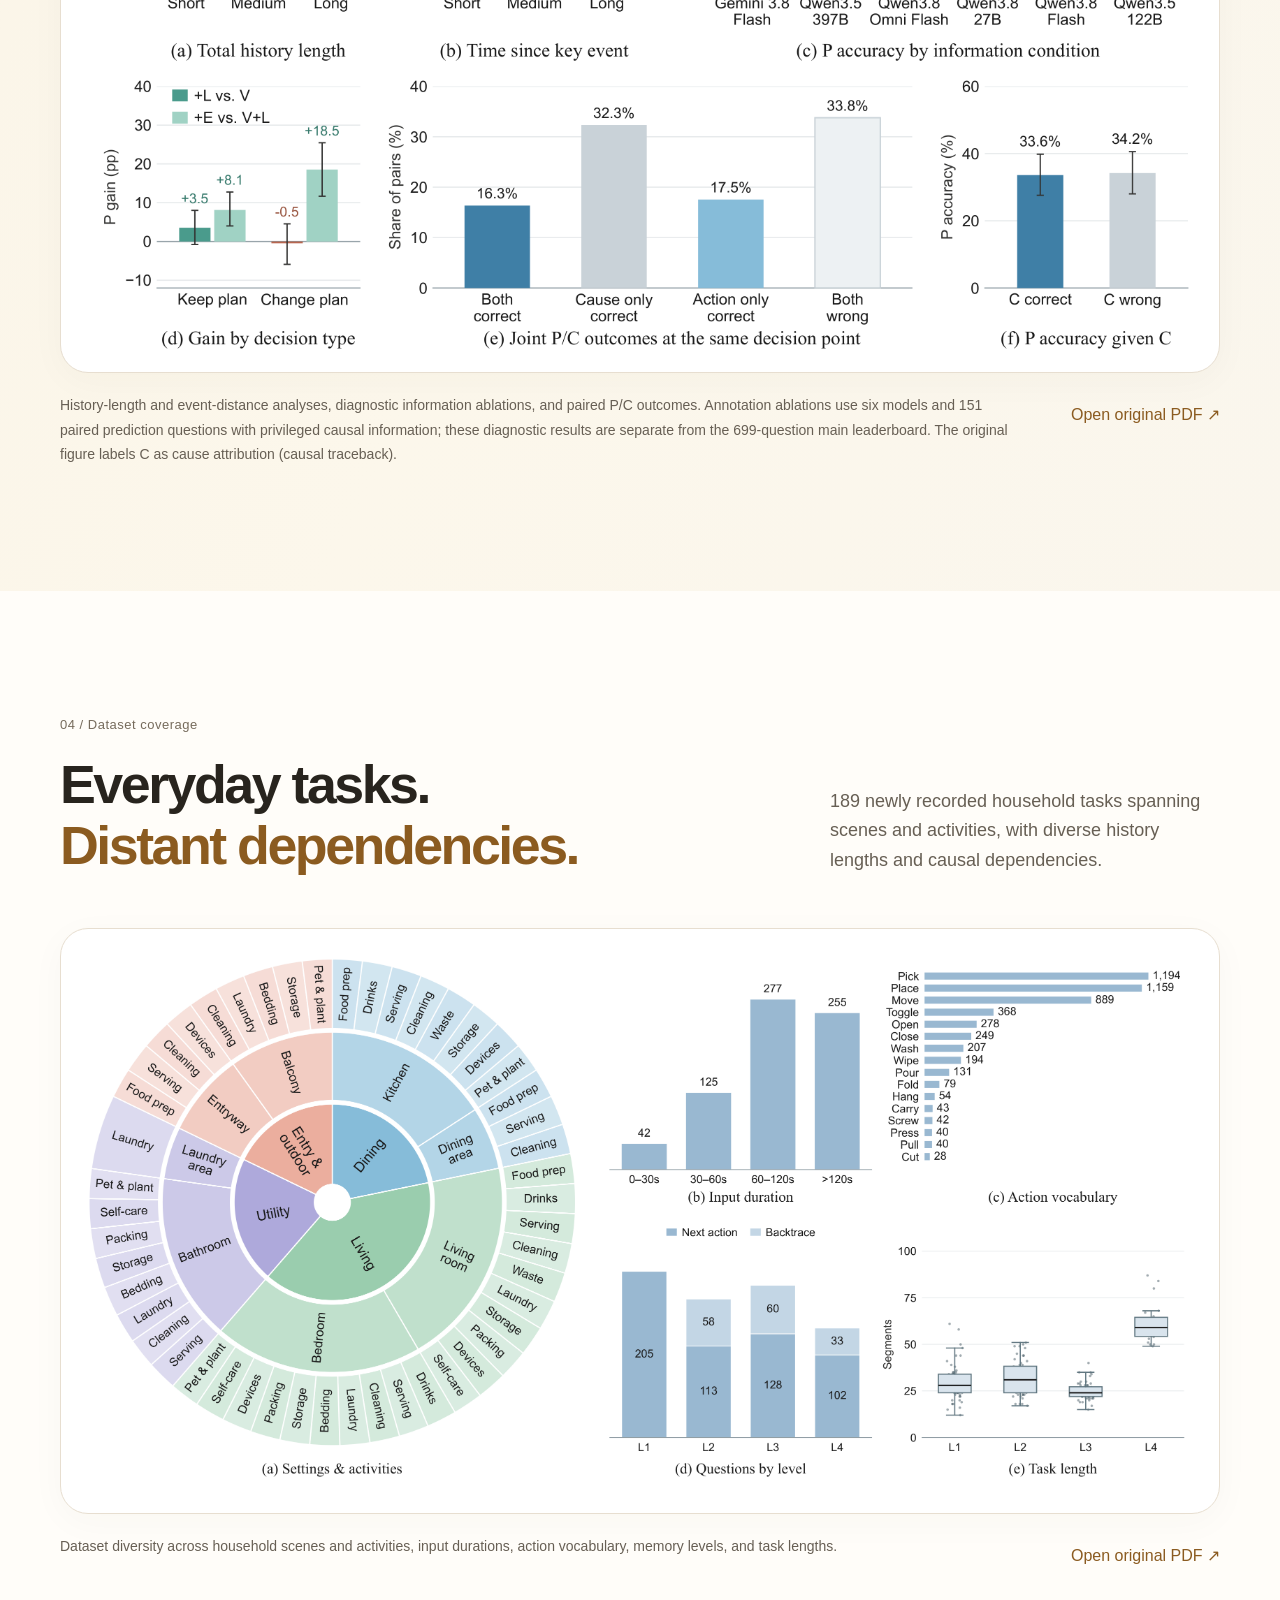
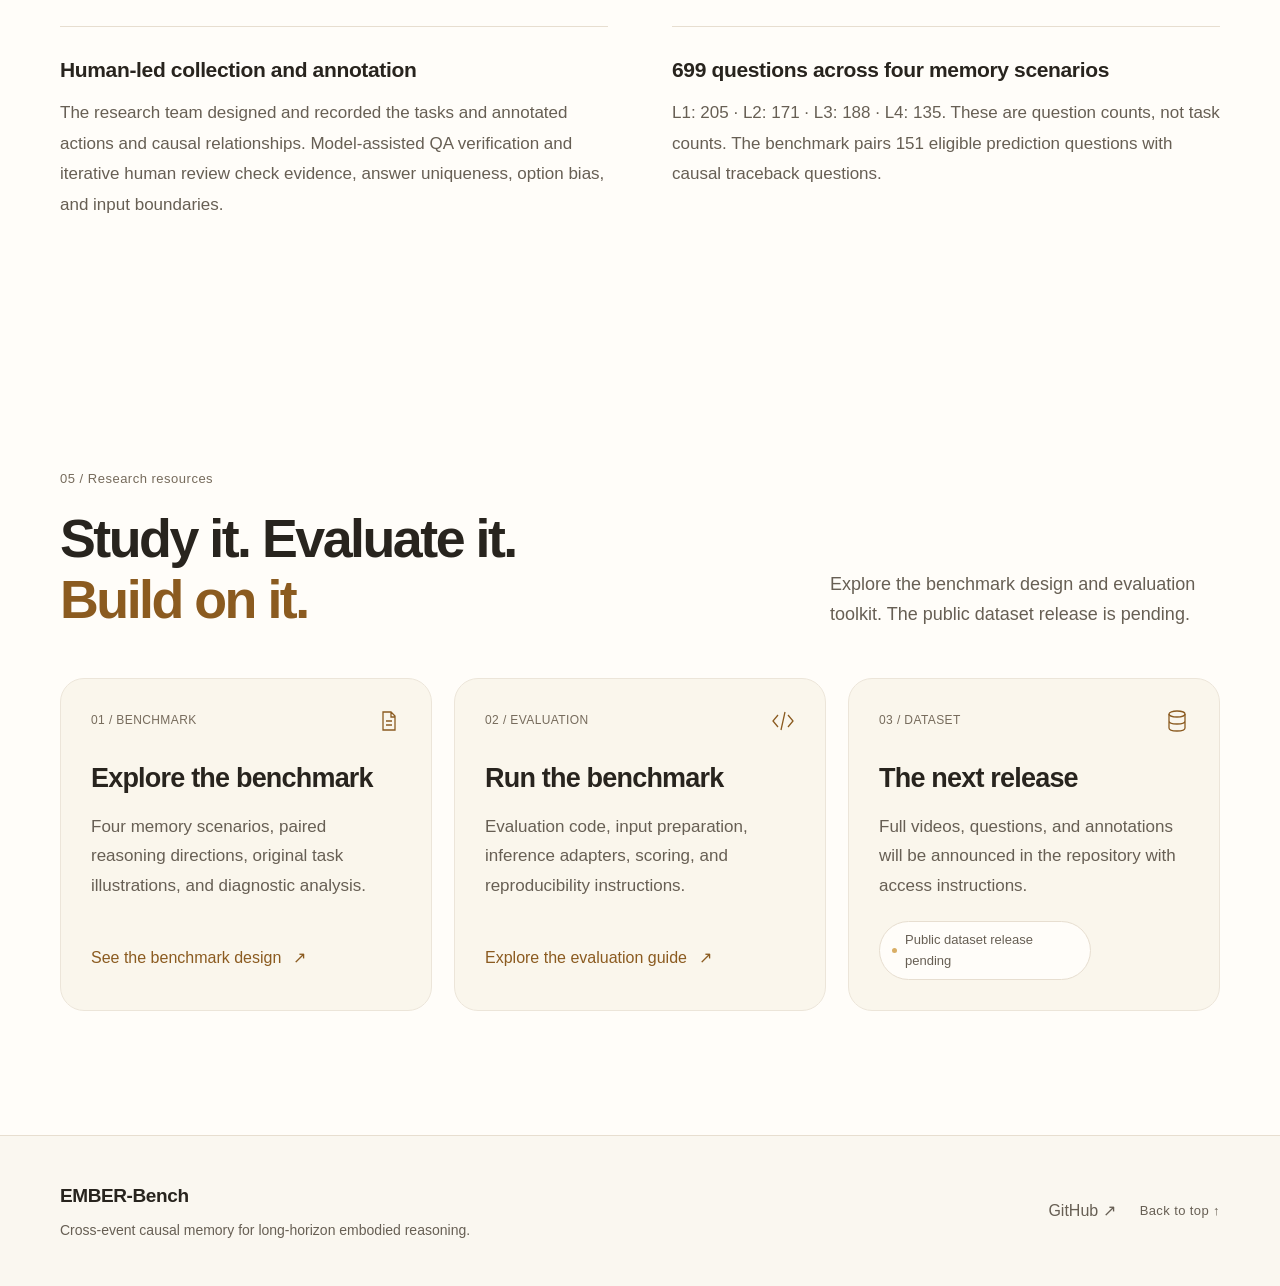
==== commit 4a251cce: "Align homepage and links with renamed GitHub account" ====
--- a/docs/index.html
+++ b/docs/index.html
@@ -11,7 +11,7 @@
   <title>EMBER-Bench · Cross-event causal memory</title>
   <link rel="icon" type="image/svg+xml" href="assets/favicon.svg?v=ember-flame-1">
   <link rel="stylesheet" href="assets/css/style.css?v=warm-memory-3">
-  <script src="assets/js/common.js?v=design-nav-1" defer></script>
+  <script src="assets/js/common.js?v=owner-zhaoalexgoat-1" defer></script>
   <script src="assets/js/home.js?v=memory-bars-2" defer></script>
   <noscript><style>.nav-links{display:flex!important;position:static!important;padding:0!important;border:0!important;font-size:14px!important;gap:12px!important;background:none!important}.mobile-nav-toggle{display:none!important}.nav{height:auto!important;min-height:67px;flex-wrap:wrap;padding-top:14px!important;padding-bottom:14px!important}.direction-tabs{display:none!important}#panel-traceback{display:block!important}</style></noscript>
 </head>
@@ -25,8 +25,8 @@
       <a href="index.html" aria-current="page">Overview</a>
       <a href="#benchmark" class="home-benchmark">Design</a>
       <a href="leaderboard.html">Leaderboard</a>
-      <a href="https://github.com/Alex0605goat/EMBER-Bench/blob/main/evaluation/README.md" data-repo-path="blob/main/evaluation/README.md">Evaluation <span aria-hidden="true">↗</span></a>
-      <a href="https://github.com/Alex0605goat/EMBER-Bench" data-repo-path="" class="repo-link"><svg viewBox="0 0 24 24" fill="currentColor" aria-hidden="true"><path d="M12 .8a11.4 11.4 0 0 0-3.6 22.2c.6.1.8-.2.8-.6v-2.2c-3.3.7-4-1.4-4-1.4-.5-1.4-1.3-1.7-1.3-1.7-1.1-.8.1-.8.1-.8 1.2.1 1.8 1.2 1.8 1.2 1 1.8 2.8 1.3 3.5 1 .1-.8.4-1.3.7-1.6-2.6-.3-5.4-1.3-5.4-5.9 0-1.3.5-2.4 1.2-3.2-.1-.3-.5-1.5.1-3.2 0 0 1-.3 3.3 1.2A11.5 11.5 0 0 1 12 5.4c1 0 2 .1 2.9.4 2.3-1.5 3.3-1.2 3.3-1.2.6 1.7.2 2.9.1 3.2.8.8 1.2 1.9 1.2 3.2 0 4.6-2.8 5.6-5.4 5.9.4.4.8 1.1.8 2.2v3.3c0 .4.2.7.8.6A11.4 11.4 0 0 0 12 .8Z"/></svg>GitHub</a>
+      <a href="https://github.com/ZHAOAlexGoat/EMBER-Bench/blob/main/evaluation/README.md" data-repo-path="blob/main/evaluation/README.md">Evaluation <span aria-hidden="true">↗</span></a>
+      <a href="https://github.com/ZHAOAlexGoat/EMBER-Bench" data-repo-path="" class="repo-link"><svg viewBox="0 0 24 24" fill="currentColor" aria-hidden="true"><path d="M12 .8a11.4 11.4 0 0 0-3.6 22.2c.6.1.8-.2.8-.6v-2.2c-3.3.7-4-1.4-4-1.4-.5-1.4-1.3-1.7-1.3-1.7-1.1-.8.1-.8.1-.8 1.2.1 1.8 1.2 1.8 1.2 1 1.8 2.8 1.3 3.5 1 .1-.8.4-1.3.7-1.6-2.6-.3-5.4-1.3-5.4-5.9 0-1.3.5-2.4 1.2-3.2-.1-.3-.5-1.5.1-3.2 0 0 1-.3 3.3 1.2A11.5 11.5 0 0 1 12 5.4c1 0 2 .1 2.9.4 2.3-1.5 3.3-1.2 3.3-1.2.6 1.7.2 2.9.1 3.2.8.8 1.2 1.9 1.2 3.2 0 4.6-2.8 5.6-5.4 5.9.4.4.8 1.1.8 2.2v3.3c0 .4.2.7.8.6A11.4 11.4 0 0 0 12 .8Z"/></svg>GitHub</a>
     </div>
   </nav>
 </header>
@@ -70,7 +70,7 @@
         <p>Which past event matters for the next action? EMBER-Bench tests whether models turn the continuing consequences of history into decisions.</p>
         <div class="hero-actions">
           <a href="leaderboard.html" class="button button-primary">Explore the leaderboard <span class="arrow" aria-hidden="true">↗</span></a>
-          <a href="https://github.com/Alex0605goat/EMBER-Bench/blob/main/evaluation/README.md" data-repo-path="blob/main/evaluation/README.md" class="button">Evaluation guide <span class="arrow" aria-hidden="true">↗</span></a>
+          <a href="https://github.com/ZHAOAlexGoat/EMBER-Bench/blob/main/evaluation/README.md" data-repo-path="blob/main/evaluation/README.md" class="button">Evaluation guide <span class="arrow" aria-hidden="true">↗</span></a>
         </div>
       </div>
       <div class="hero-visual memory-scene" data-memory-scene>
@@ -157,7 +157,7 @@
   <section class="section container" id="memory" aria-labelledby="memory-heading">
     <div class="intro-grid">
       <div><div class="section-index">01 / The question behind the benchmark</div><h2 id="memory-heading">Memory is more<br>than <em>a record.</em></h2></div>
-      <div class="intro-copy"><p>Past events keep changing the world after they leave view. A completed prerequisite, an unresolved mistake, or a moved object can constrain what should happen next.</p><p>EMBER-Bench asks models to connect those events to the present: <strong>predict the next action</strong>, then <strong>trace that action back to its historical cause</strong>. The challenge is cross-event causal reasoning, beyond historical retrieval.</p><a href="https://github.com/Alex0605goat/EMBER-Bench/blob/main/evaluation/README.md" data-repo-path="blob/main/evaluation/README.md" class="inline-link">Explore the evaluation <span aria-hidden="true">↗</span></a></div>
+      <div class="intro-copy"><p>Past events keep changing the world after they leave view. A completed prerequisite, an unresolved mistake, or a moved object can constrain what should happen next.</p><p>EMBER-Bench asks models to connect those events to the present: <strong>predict the next action</strong>, then <strong>trace that action back to its historical cause</strong>. The challenge is cross-event causal reasoning, beyond historical retrieval.</p><a href="https://github.com/ZHAOAlexGoat/EMBER-Bench/blob/main/evaluation/README.md" data-repo-path="blob/main/evaluation/README.md" class="inline-link">Explore the evaluation <span aria-hidden="true">↗</span></a></div>
     </div>
     <div class="schematic">
       <div class="schematic-top"><span class="schematic-label">A MEMORY DEPENDENCY, IN TWO DIRECTIONS</span><div class="direction-tabs" role="tablist" aria-label="Reasoning direction"><button id="tab-prediction" role="tab" aria-selected="true" aria-controls="panel-prediction">Predict the action · P</button><button id="tab-traceback" role="tab" aria-selected="false" aria-controls="panel-traceback" tabindex="-1">Trace the cause · C</button></div></div>
@@ -213,11 +213,11 @@
     <div class="section-heading"><div><div class="section-index">05 / Research resources</div><h2 id="resources-heading">Study it. Evaluate it.<br><em>Build on it.</em></h2></div><p>Explore the benchmark design and evaluation toolkit. The public dataset release is pending.</p></div>
     <div class="resources-grid">
       <article class="resource"><div class="resource-top"><span>01 / BENCHMARK</span><svg viewBox="0 0 24 24" fill="none" stroke-width="1.3" aria-hidden="true"><path d="M6 3h8l4 4v14H6ZM14 3v5h4M9 12h6m-6 4h6"/></svg></div><h3>Explore the benchmark</h3><p>Four memory scenarios, paired reasoning directions, original task illustrations, and diagnostic analysis.</p><a href="#benchmark">See the benchmark design <span aria-hidden="true">↗</span></a></article>
-      <article class="resource"><div class="resource-top"><span>02 / EVALUATION</span><svg viewBox="0 0 24 24" fill="none" stroke-width="1.3" aria-hidden="true"><path d="m7 6-5 6 5 6m10-12 5 6-5 6M14 3l-4 18"/></svg></div><h3>Run the benchmark</h3><p>Evaluation code, input preparation, inference adapters, scoring, and reproducibility instructions.</p><a href="https://github.com/Alex0605goat/EMBER-Bench/blob/main/evaluation/README.md" data-repo-path="blob/main/evaluation/README.md">Explore the evaluation guide <span aria-hidden="true">↗</span></a></article>
+      <article class="resource"><div class="resource-top"><span>02 / EVALUATION</span><svg viewBox="0 0 24 24" fill="none" stroke-width="1.3" aria-hidden="true"><path d="m7 6-5 6 5 6m10-12 5 6-5 6M14 3l-4 18"/></svg></div><h3>Run the benchmark</h3><p>Evaluation code, input preparation, inference adapters, scoring, and reproducibility instructions.</p><a href="https://github.com/ZHAOAlexGoat/EMBER-Bench/blob/main/evaluation/README.md" data-repo-path="blob/main/evaluation/README.md">Explore the evaluation guide <span aria-hidden="true">↗</span></a></article>
       <article class="resource"><div class="resource-top"><span>03 / DATASET</span><svg viewBox="0 0 24 24" fill="none" stroke-width="1.3" aria-hidden="true"><ellipse cx="12" cy="5" rx="8" ry="3"/><path d="M4 5v7c0 4 16 4 16 0V5M4 12v7c0 4 16 4 16 0v-7"/></svg></div><h3>The next release</h3><p>Full videos, questions, and annotations will be announced in the repository with access instructions.</p><span class="pending-badge">Public dataset release pending</span></article>
     </div>
   </section>
 </main>
-<footer class="site-footer"><div class="container footer-inner"><div class="footer-brand">EMBER-Bench<p>Cross-event causal memory for long-horizon embodied reasoning.</p></div><div class="footer-links"><a href="https://github.com/Alex0605goat/EMBER-Bench" data-repo-path="">GitHub ↗</a><a href="#top" class="back-to-top">Back to top ↑</a></div></div></footer>
+<footer class="site-footer"><div class="container footer-inner"><div class="footer-brand">EMBER-Bench<p>Cross-event causal memory for long-horizon embodied reasoning.</p></div><div class="footer-links"><a href="https://github.com/ZHAOAlexGoat/EMBER-Bench" data-repo-path="">GitHub ↗</a><a href="#top" class="back-to-top">Back to top ↑</a></div></div></footer>
 </body>
 </html>
